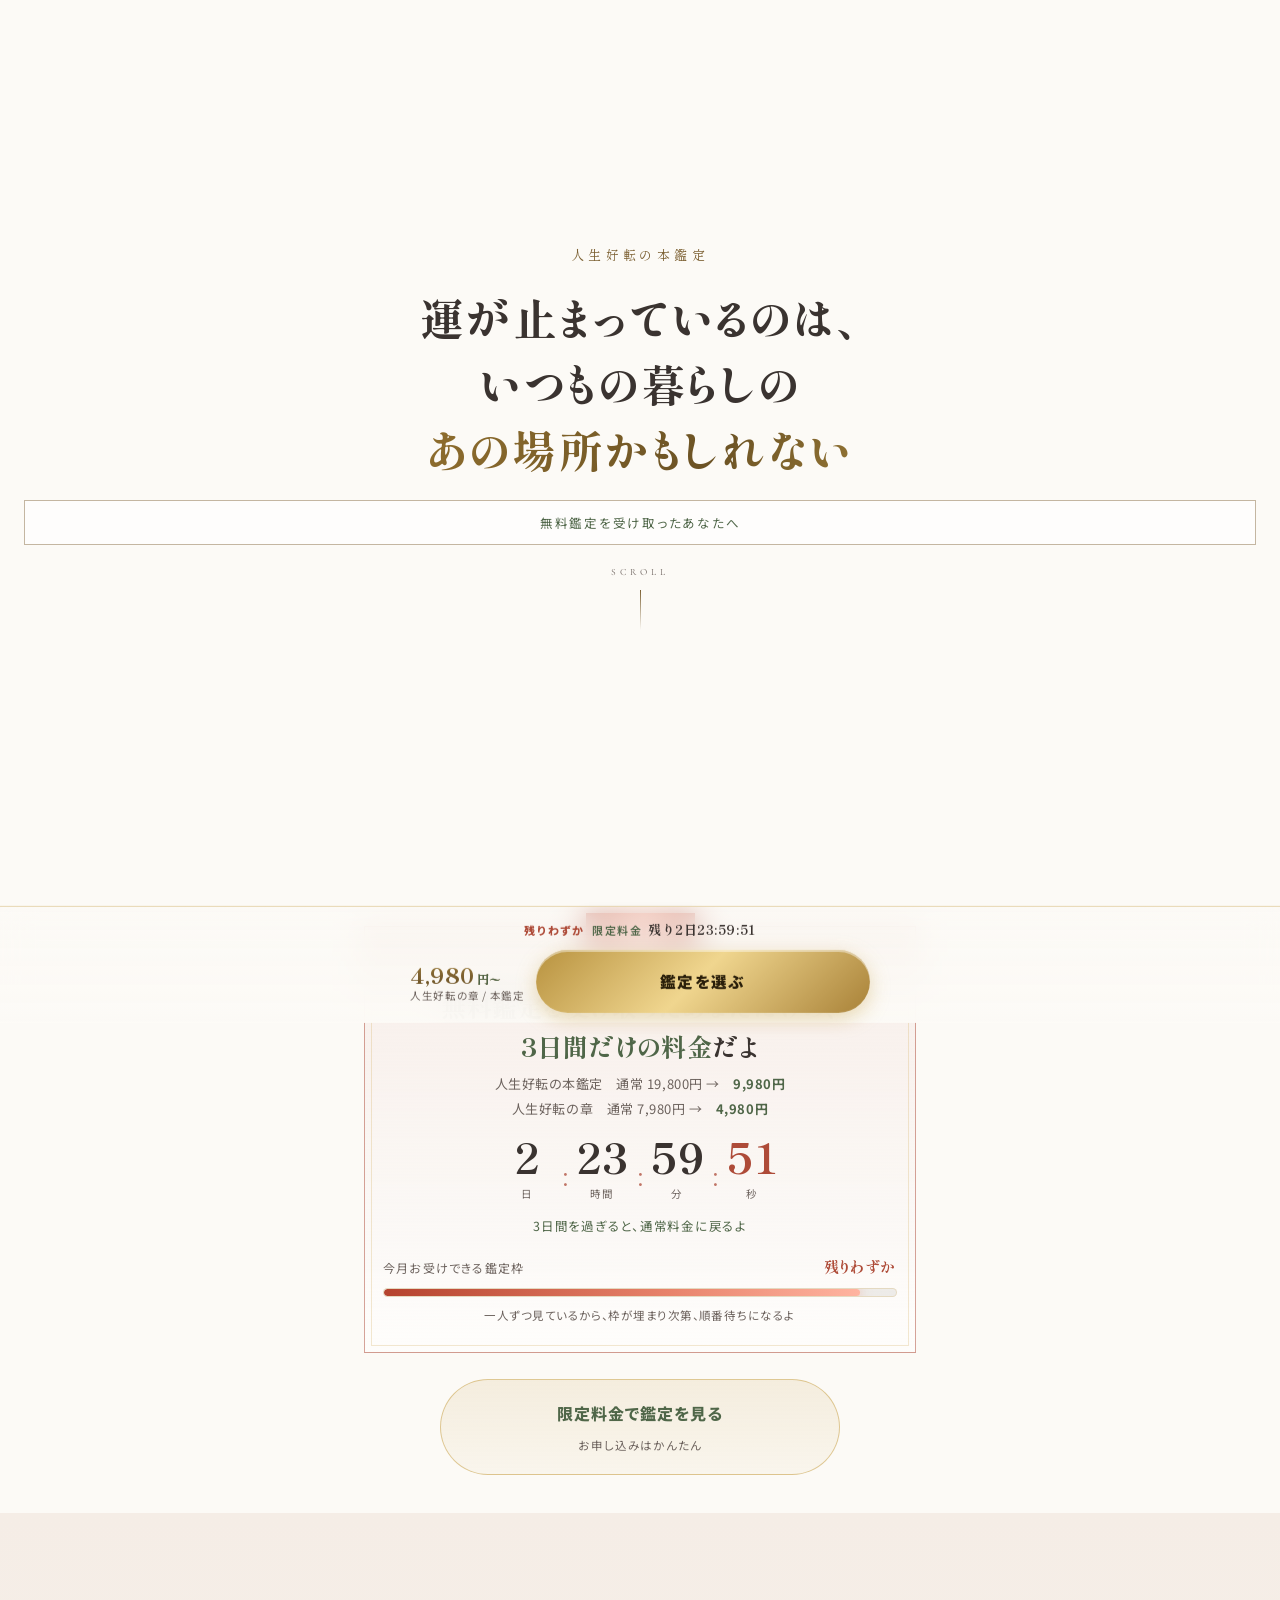
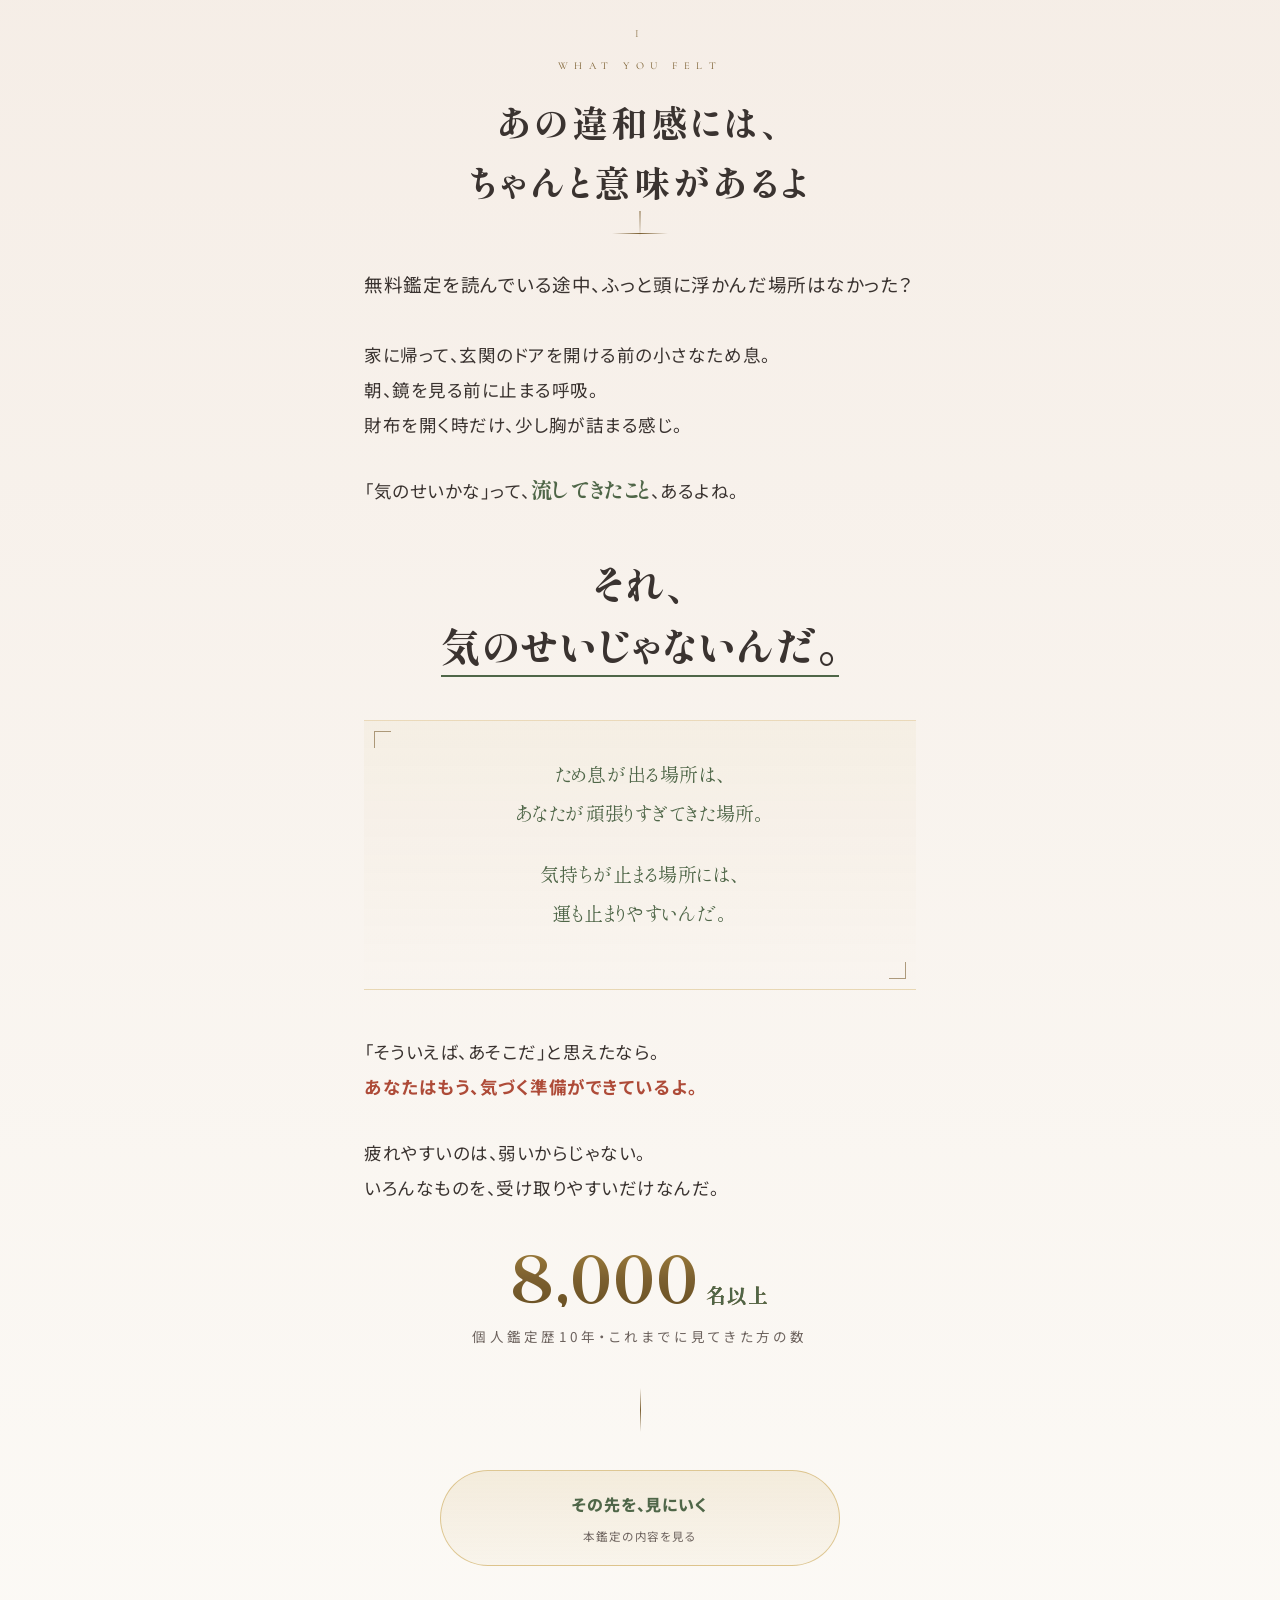
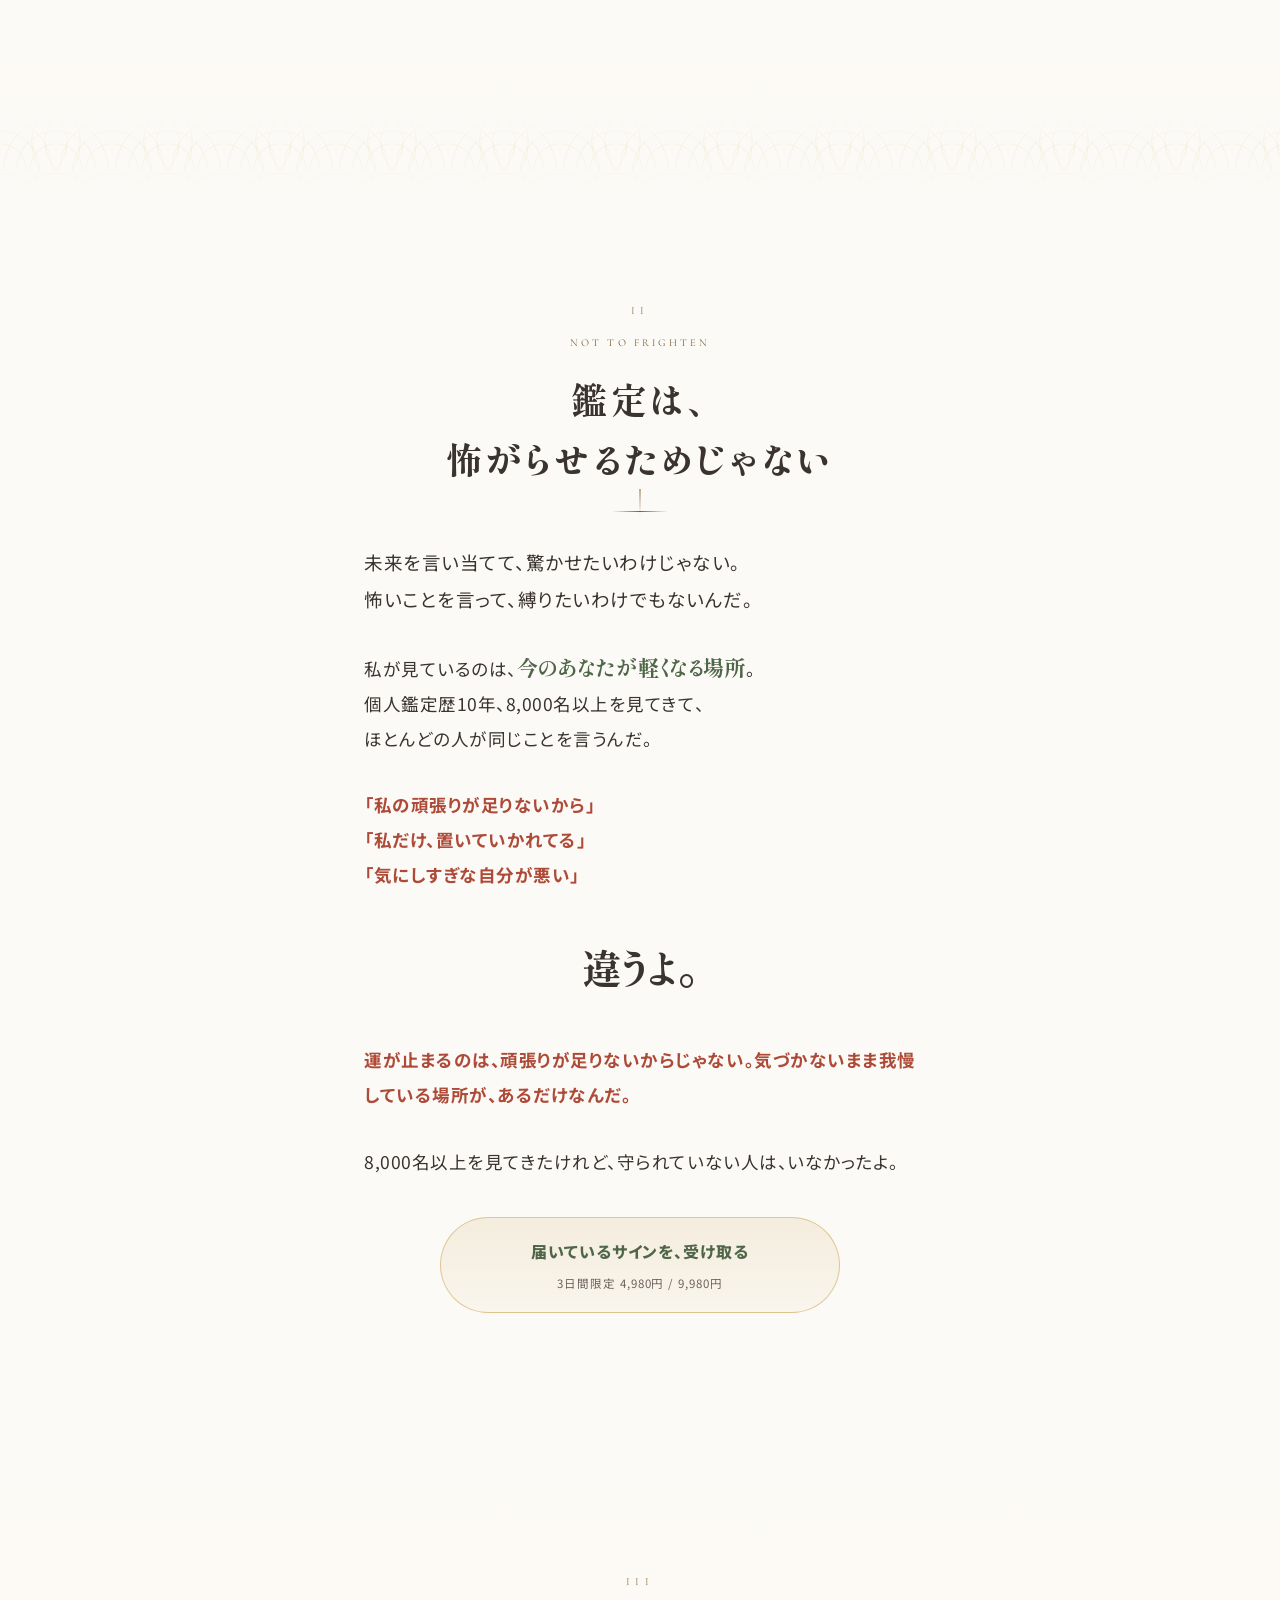
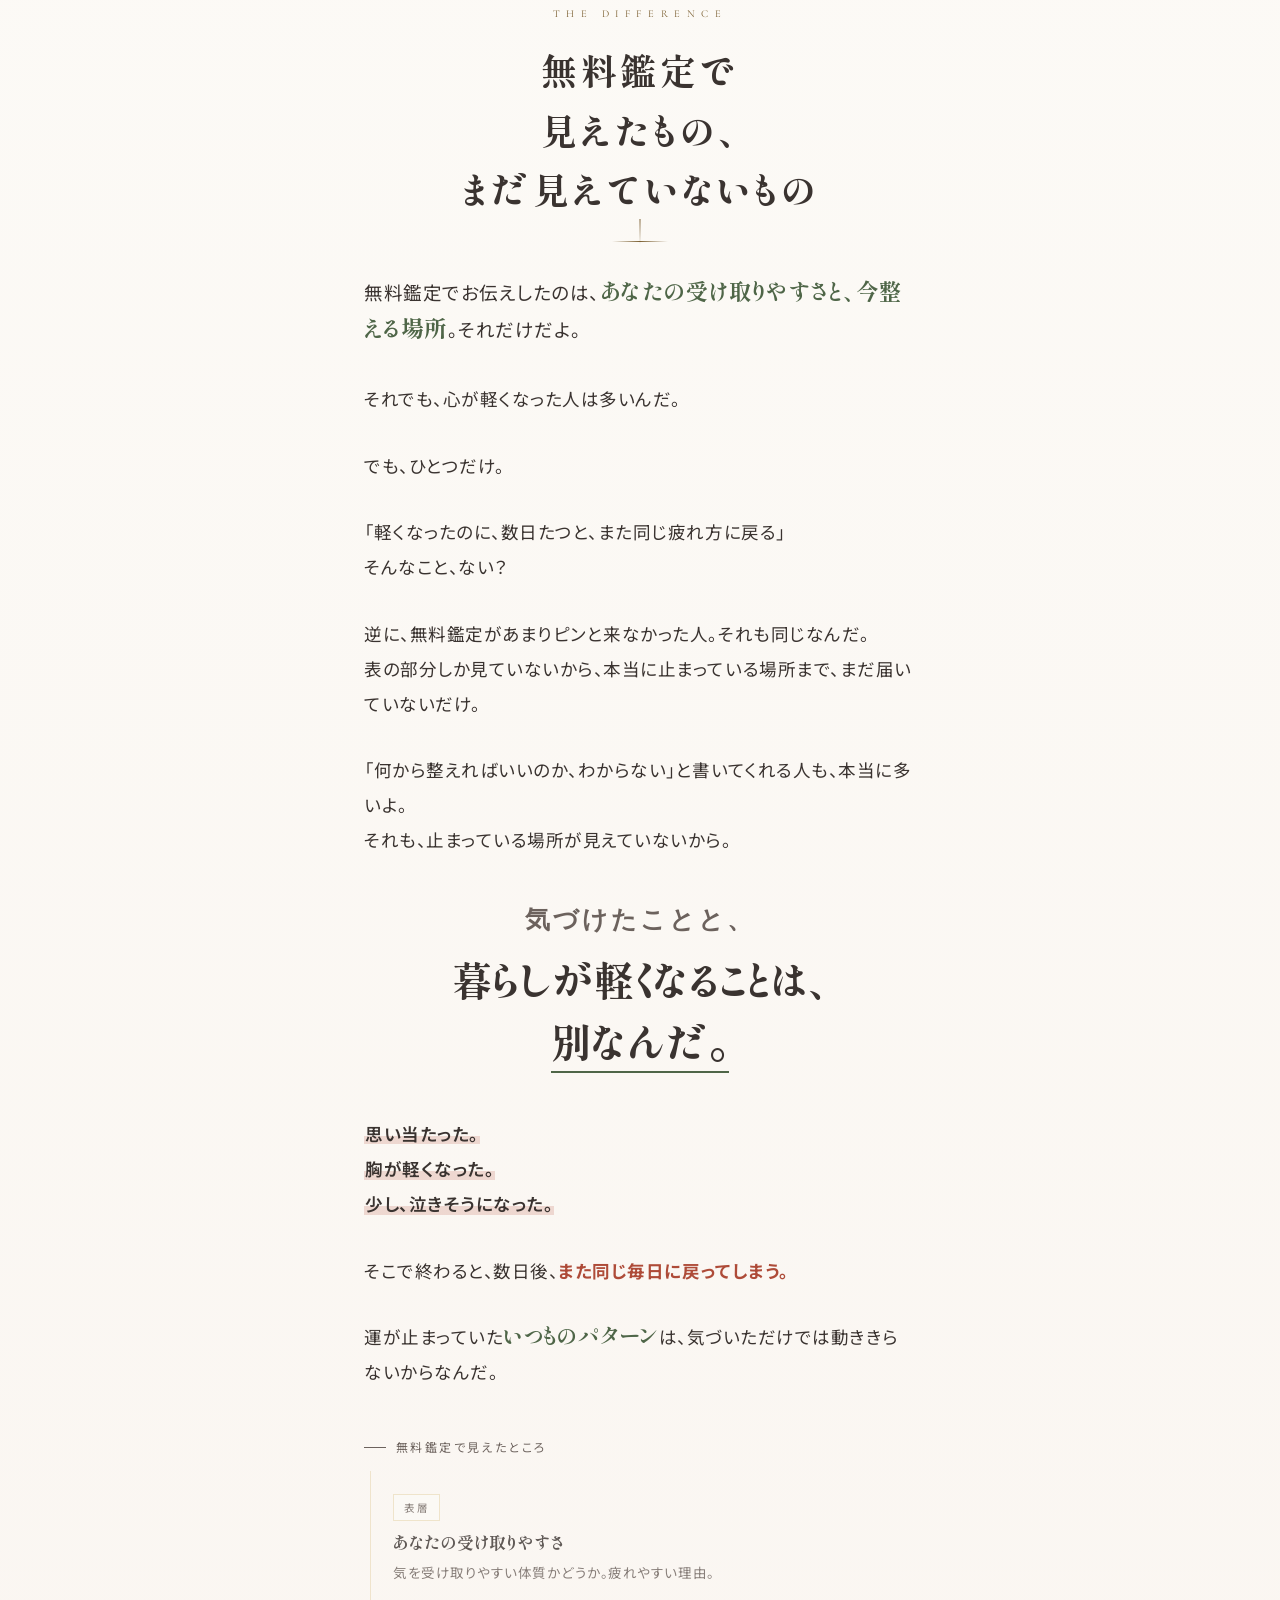
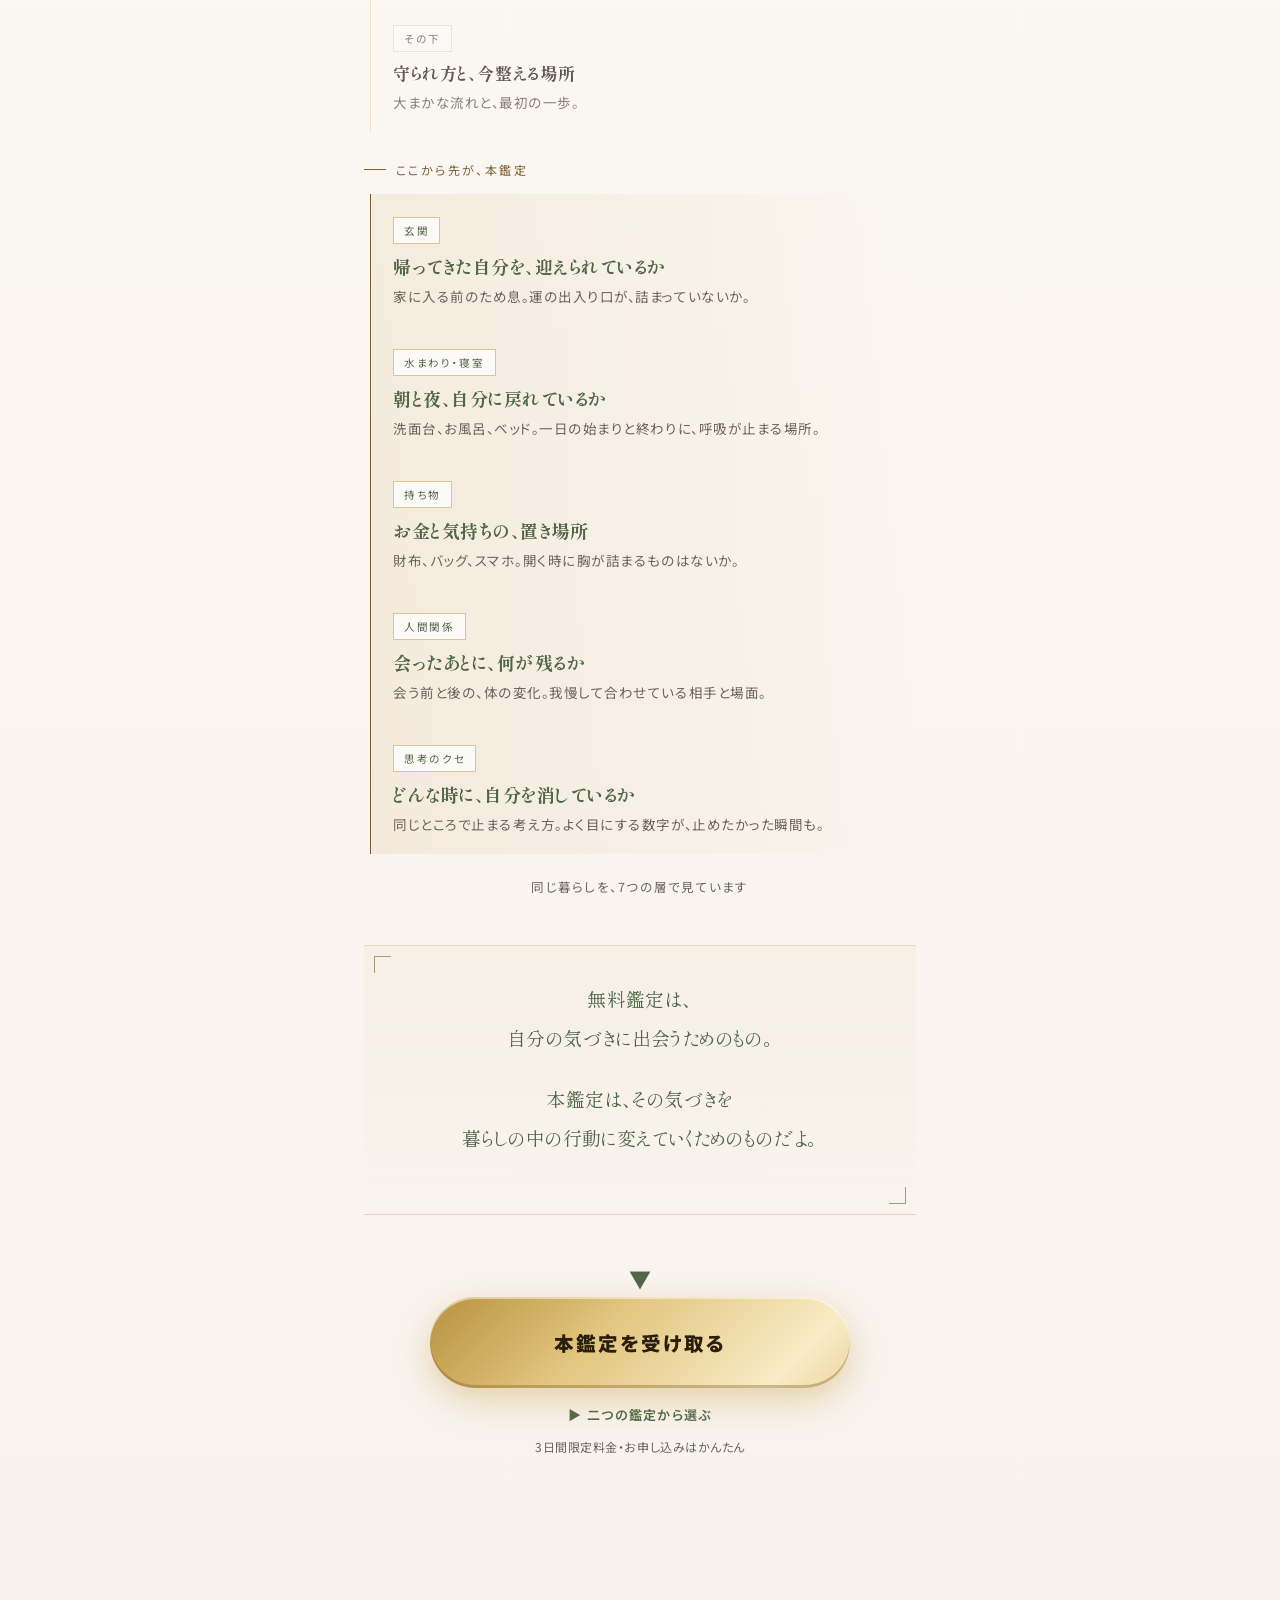
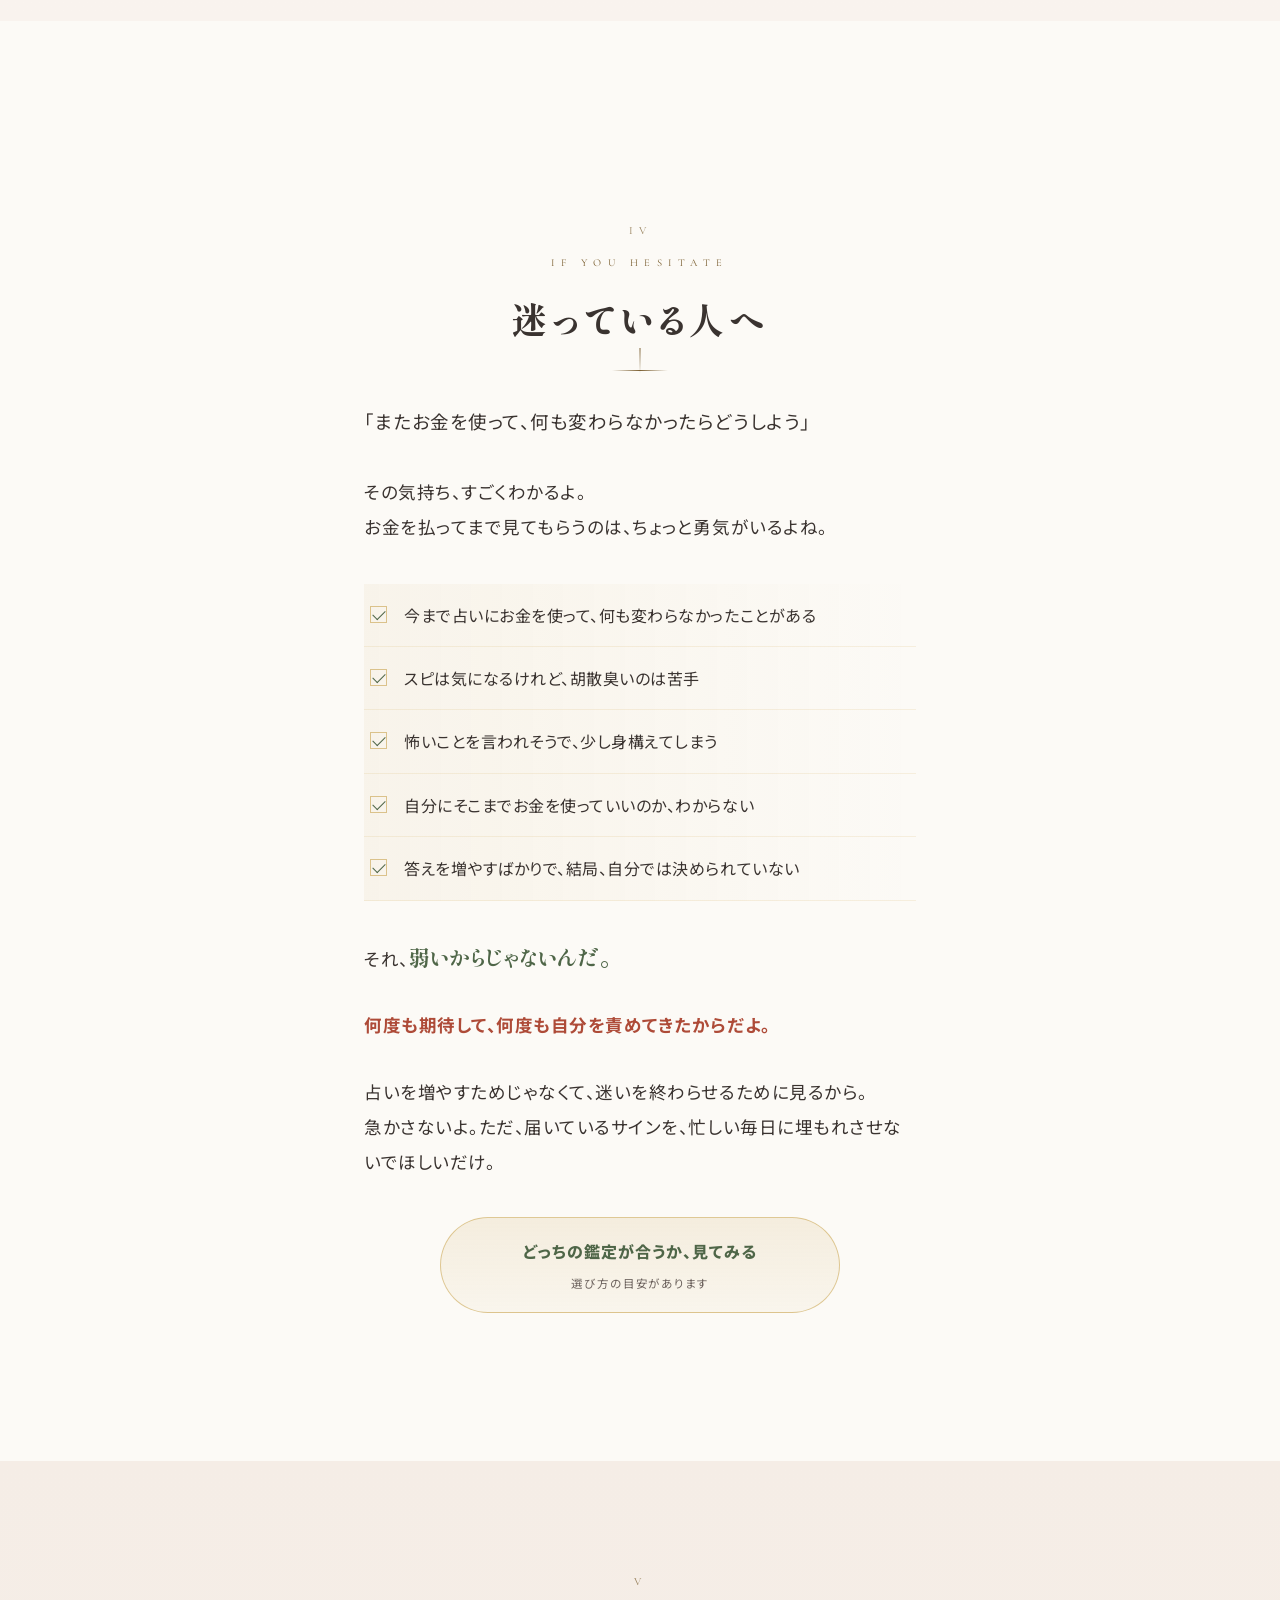
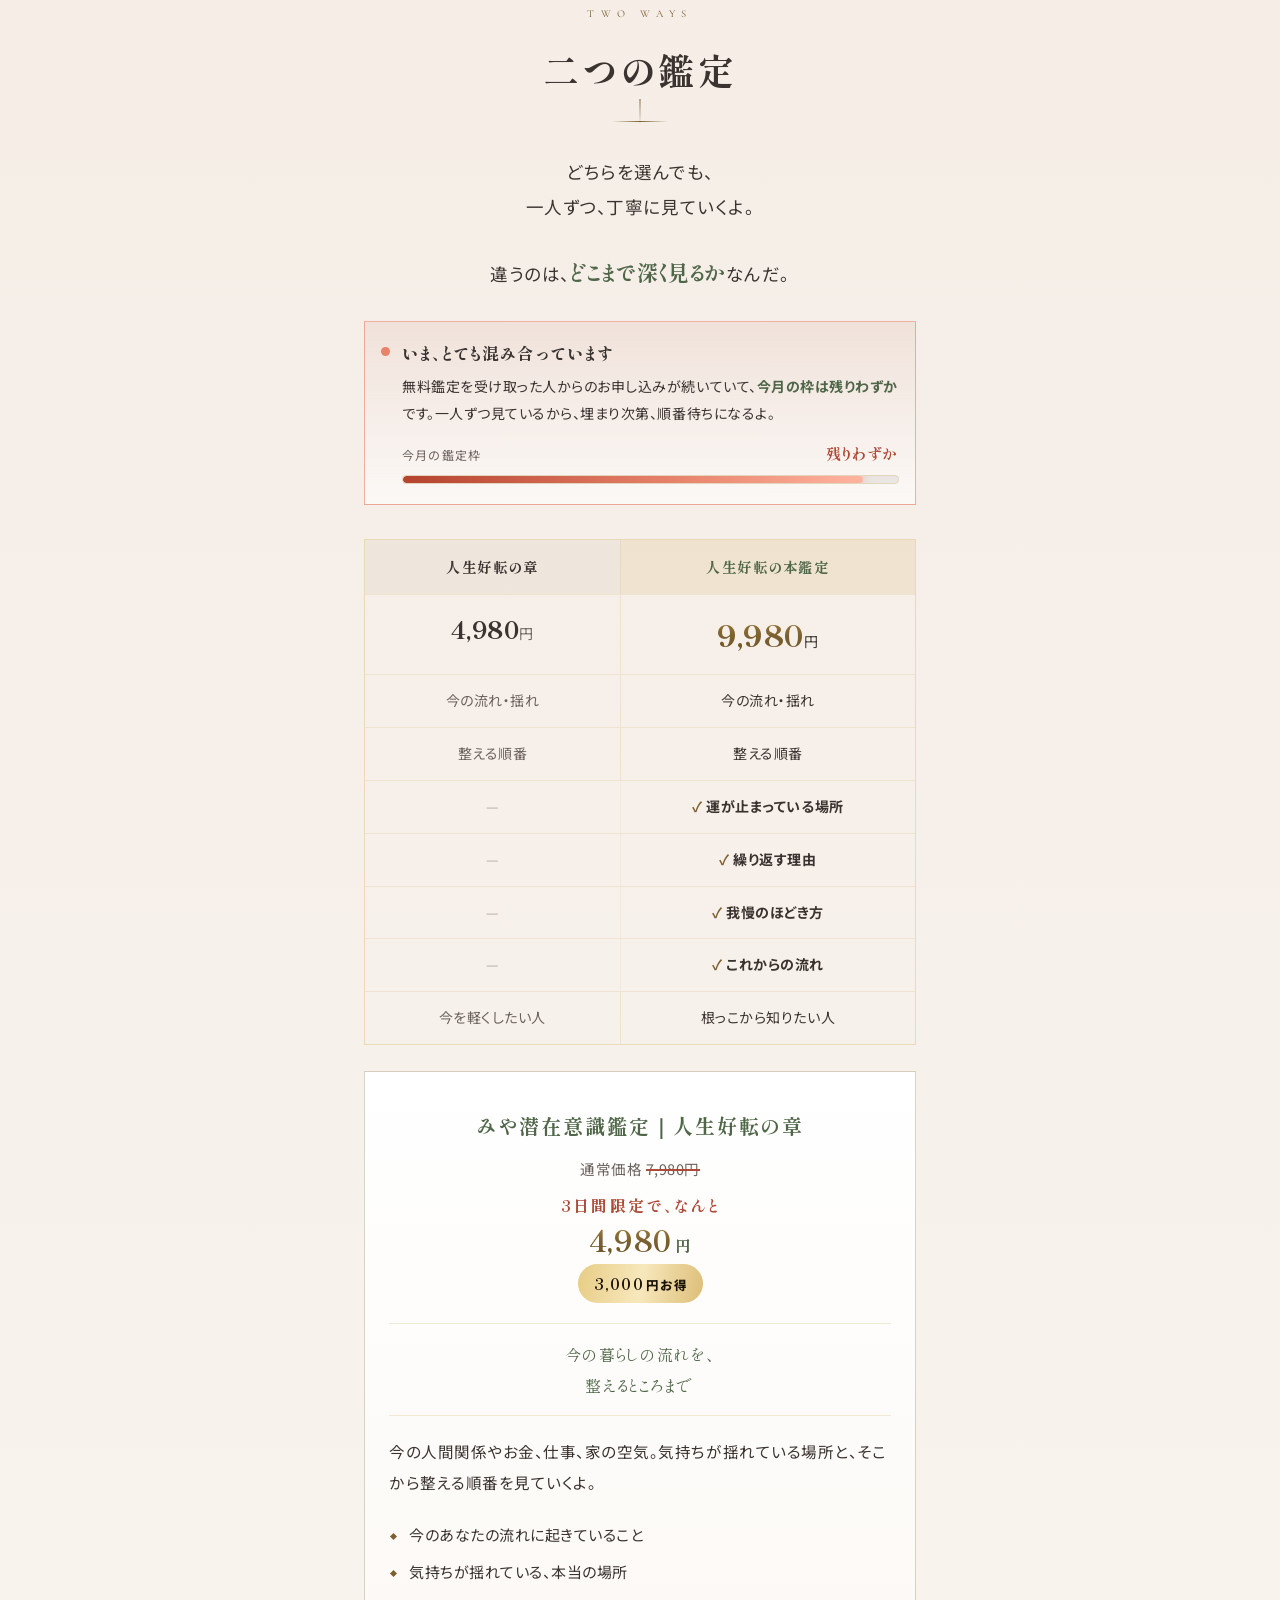
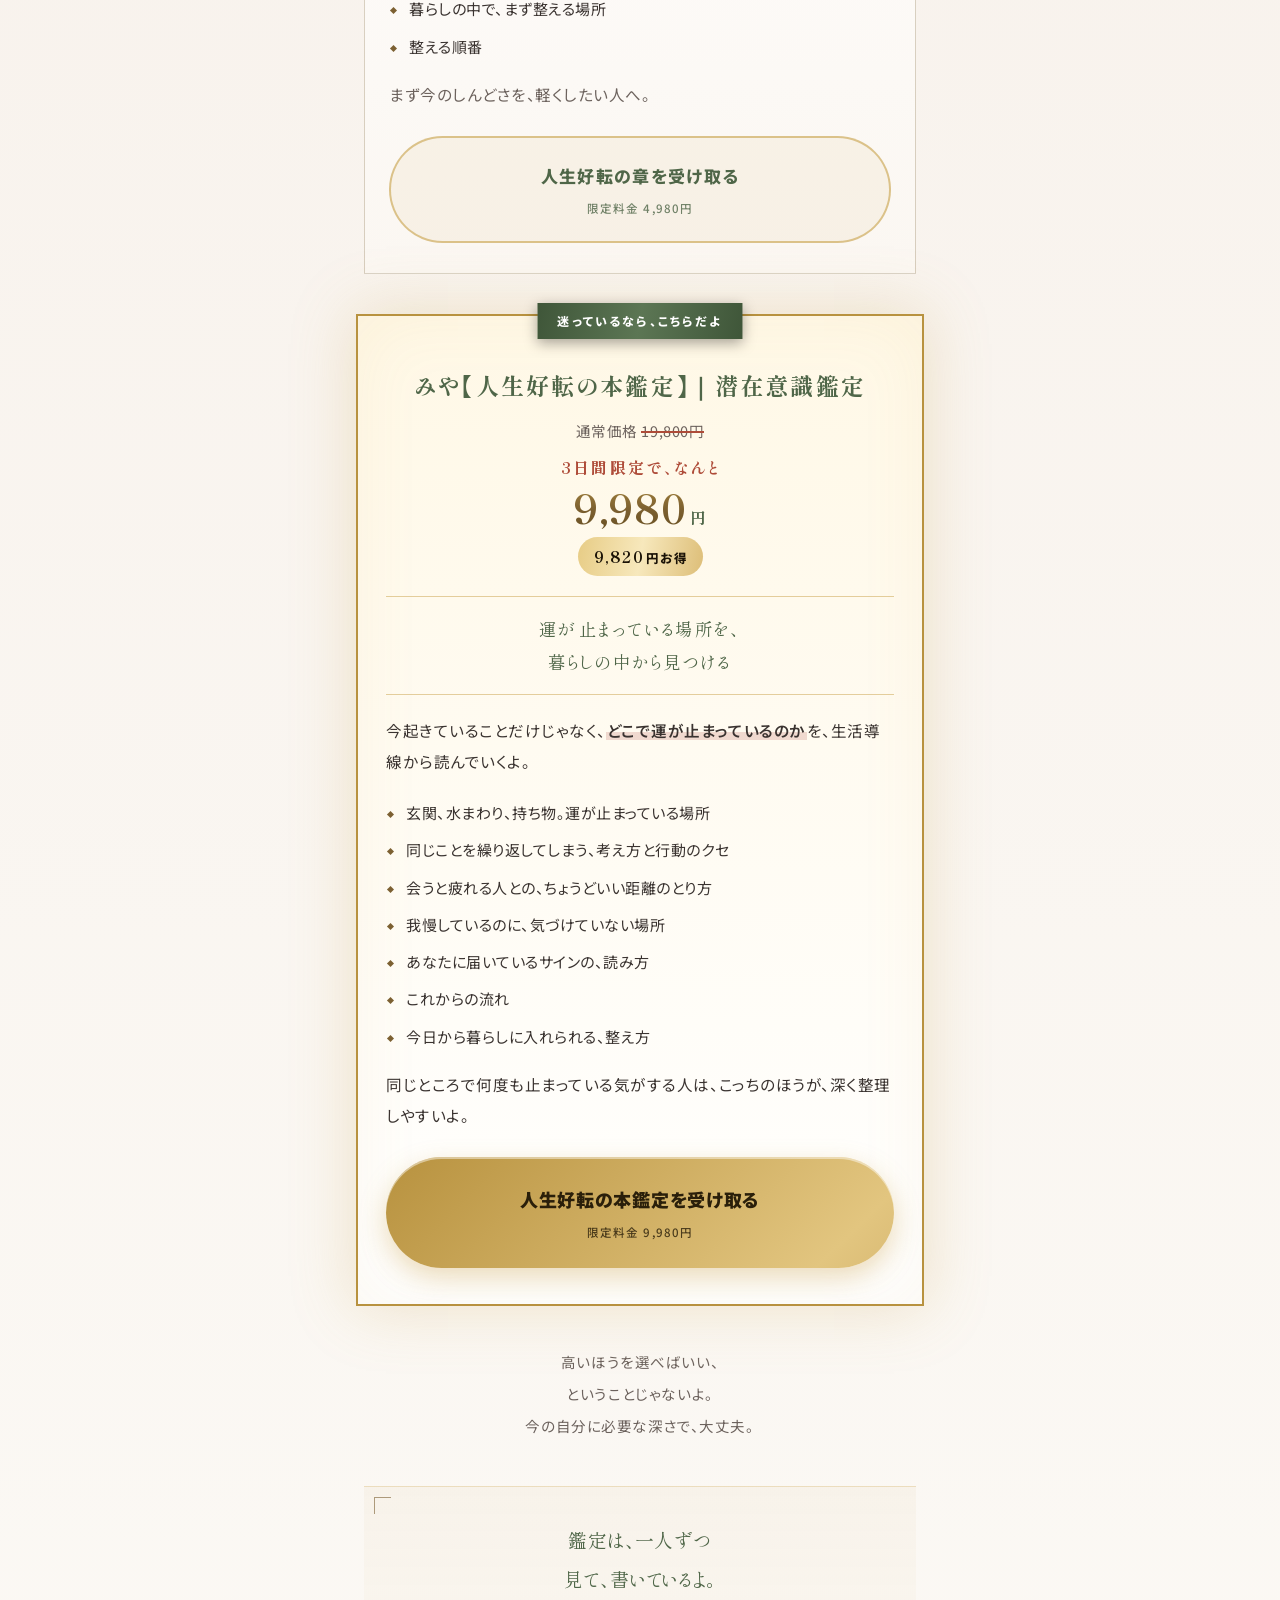
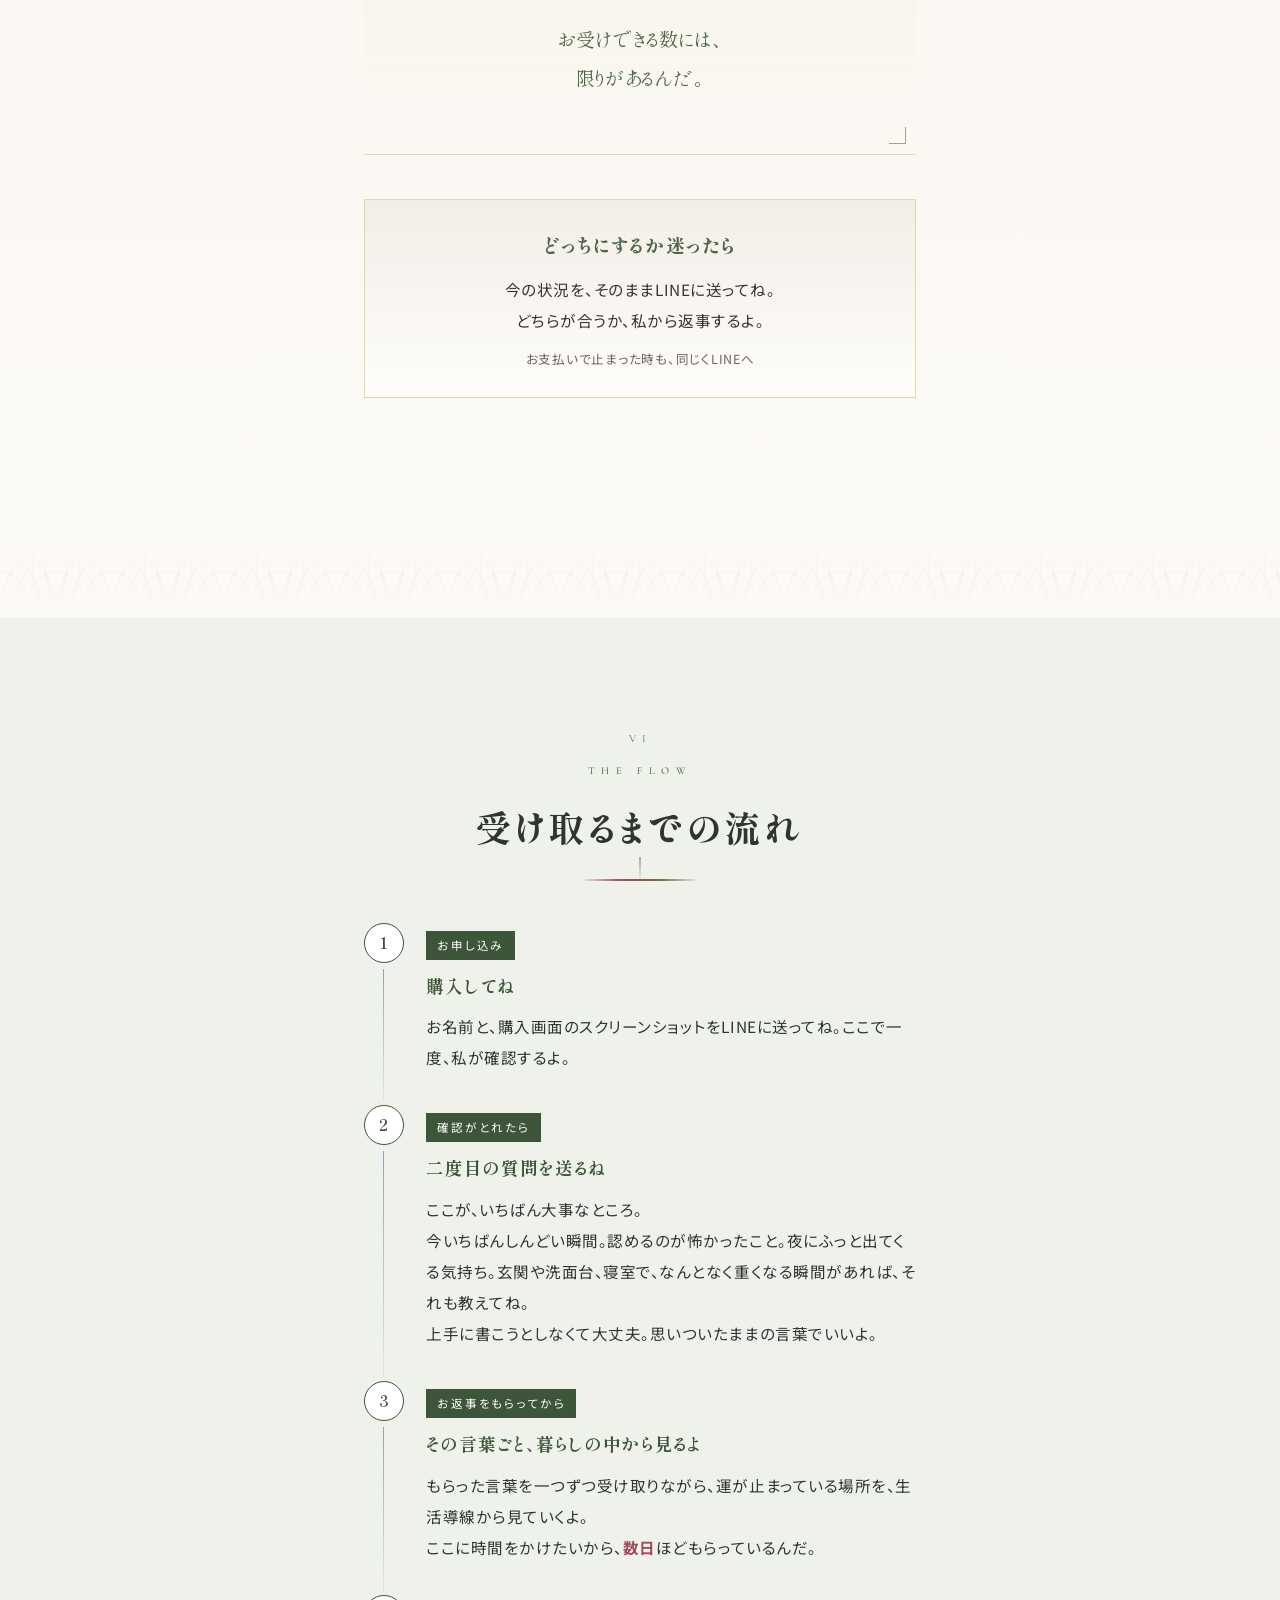
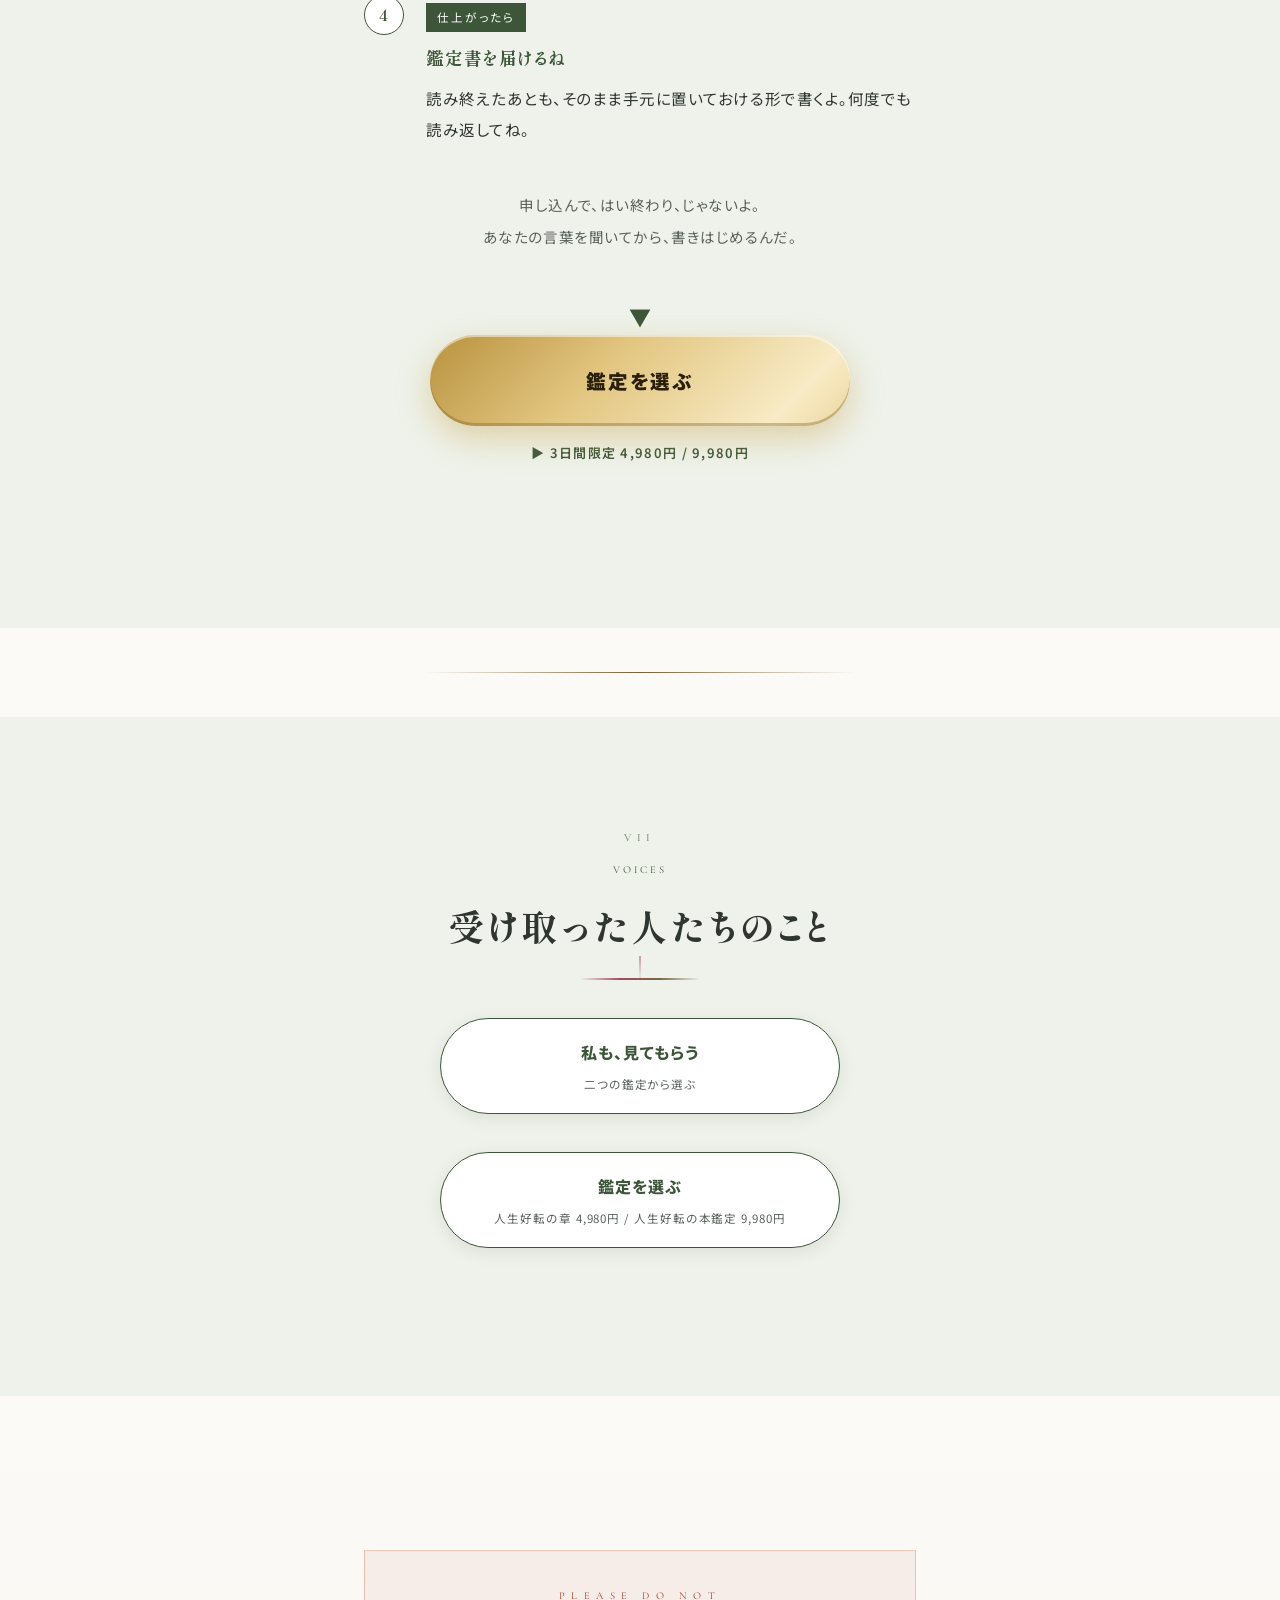
==== kantei/index.html @ 40e18312 "本鑑定LP" ====
<!doctype html>
<html lang="ja">
<head>
<meta charset="utf-8">
<meta name="viewport" content="width=device-width, initial-scale=1, viewport-fit=cover">
<meta name="robots" content="noindex">
<meta name="theme-color" content="#FCFAF6">
<title>人生好転の本鑑定｜無料鑑定を受け取ったあなたへ</title>
<link rel="preconnect" href="https://fonts.googleapis.com">
<link rel="preconnect" href="https://fonts.gstatic.com" crossorigin>
<link href="https://fonts.googleapis.com/css2?family=Shippori+Mincho+B1:wght@400;600;700;800&family=Noto+Sans+JP:wght@400;500;700&family=Cormorant+Garamond:wght@300;500;600&display=swap" rel="stylesheet">
<link rel="stylesheet" href="../assets/lp.css?v=202609102219">
<link rel="stylesheet" href="../assets/theme-miya.css?v=202610080100">
</head>
<!-- 限定料金：初回閲覧から72時間（無料鑑定の受け取り＝LP初見とみなす）。運用側でSTORESの価格を戻す前提 -->
<body data-deadline-key="miya_kantei" data-deadline-hours="72">

<div class="prog" aria-hidden="true"><i id="progbar"></i></div>

<!-- ============ HERO ============ -->
<header class="hero">
  <div class="hero-person">
    <img src="../img/placeholder.jpg" alt="みや" fetchpriority="high" onerror="this.closest('.ph,.ph-full,.thumb,.shot,.hero-person')?.style.setProperty('display','none')">
    <div class="hero-flare" aria-hidden="true"></div>
  </div>
  <div class="particles" aria-hidden="true" id="particles"></div>
  <div class="hero-copy">
    <div class="lead rv">人生好転の本鑑定</div>
    <h1 class="lines"><span class="ln">運が止まっているのは、</span><br><span class="ln">いつもの暮らしの</span><br><span class="ln gg">あの場所かもしれない</span></h1>
    <div class="tag rv">無料鑑定を受け取ったあなたへ</div>
    <div class="scrollcue rv"><span class="lat">SCROLL</span><i></i></div>
  </div>
</header>

<!-- 3日間限定料金（冒頭） -->
<div class="limited">
  <div class="limbox rv">
    <span class="lt">3日間限定</span>
    <div class="lh">無料鑑定を受け取ったあなただけの、<br><span class="g">3日間だけの料金</span>だよ</div>
    <div class="ld">人生好転の本鑑定　通常 19,800円 →　<b style="color:var(--gold-hi)">9,980円</b><br>人生好転の章　通常 7,980円 →　<b style="color:var(--gold-hi)">4,980円</b></div>
    <div class="cd" aria-label="残り時間">
      <div class="u"><b data-d>-</b><i>日</i></div><div class="sep">:</div>
      <div class="u"><b data-h>--</b><i>時間</i></div><div class="sep">:</div>
      <div class="u"><b data-m>--</b><i>分</i></div><div class="sep">:</div>
      <div class="u s"><b data-s>--</b><i>秒</i></div>
    </div>
    <div class="cd-expired">この料金での案内は終了したよ。<br>希望する人は、そのままLINEに送ってね。</div>
    <div class="ln2">3日間を過ぎると、通常料金に戻るよ</div>
    <div class="stock">
      <div class="sl"><span>今月お受けできる鑑定枠</span><b>残りわずか</b></div>
      <div class="bar"><i style="--fill:93%"></i></div>
      <div class="sn">一人ずつ見ているから、枠が埋まり次第、順番待ちになるよ</div>
    </div>
  </div>
</div>

<a class="minicta rv" href="#item" style="margin-top:26px">限定料金で鑑定を見る<span class="s">お申し込みはかんたん</span></a>


<!-- ============ I 違和感の意味 ============ -->
<section class="s-ai">
  <div class="wrap">
    <div class="chapno">I</div>
    <div class="eyebrow lat">What you felt</div>
    <h2 class="lines"><span class="ln">あの違和感には、</span><br><span class="ln">ちゃんと意味があるよ</span></h2>
    <div class="gline"></div>

    <div class="stag">
      <p class="lead-p">無料鑑定を読んでいる途中、ふっと頭に浮かんだ場所はなかった？</p>
      <p>家に帰って、玄関のドアを開ける前の小さなため息。<br>朝、鏡を見る前に止まる呼吸。<br>財布を開く時だけ、少し胸が詰まる感じ。</p>
      <p>「気のせいかな」って、<span class="ew">流してきたこと</span>、あるよね。</p>
    </div>
    <div class="big rv-b">それ、<br><span class="wipe">気のせいじゃないんだ。</span></div>

    <div class="quote stag">
      <p>ため息が出る場所は、<br>あなたが頑張りすぎてきた場所。</p>
      <p>気持ちが止まる場所には、<br>運も止まりやすいんだ。</p>
    </div>

    <div class="rv">
      <p>「そういえば、あそこだ」と思えたなら。<br><strong>あなたはもう、気づく準備ができているよ。</strong></p>
      <p>疲れやすいのは、弱いからじゃない。<br>いろんなものを、受け取りやすいだけなんだ。</p>
    </div>

    <div class="stat rv">
      <div class="num"><span data-count="8000">0</span><span class="unit">名以上</span></div>
      <div class="lbl">個人鑑定歴10年・これまでに見てきた方の数</div>
    </div>
    <div class="vline" aria-hidden="true"></div>

    <a class="minicta rv" href="#item">その先を、見にいく<span class="s">本鑑定の内容を見る</span></a>
  </div>
</section>

<div class="band" aria-hidden="true"></div>

<!-- ============ II 怖がらせるためじゃない ============ -->
<section class="s-dark">
  <div class="wrap">
    <div class="chapno">II</div>
    <div class="eyebrow lat">Not to frighten</div>
    <h2 class="lines"><span class="ln">鑑定は、</span><br><span class="ln">怖がらせるためじゃない</span></h2>
    <div class="gline"></div>

    <div class="stag">
      <p class="lead-p">未来を言い当てて、驚かせたいわけじゃない。<br>怖いことを言って、縛りたいわけでもないんだ。</p>
      <p>私が見ているのは、<span class="ew">今のあなたが軽くなる場所</span>。</p>
    </div>

    <div class="ph-full px rv-s">
      <img src="../img/placeholder.jpg" alt="窓辺の光と花" loading="lazy" decoding="async" onerror="this.closest('.ph,.ph-full,.thumb,.shot,.hero-person')?.style.setProperty('display','none')">
      <div class="ov rv-b">あなたは、遅れてるんじゃない。<br>整えている途中なんだ。</div>
    </div>

    <div class="stag">
      <p>個人鑑定歴10年、8,000名以上を見てきて、<br>ほとんどの人が同じことを言うんだ。</p>
      <p><span class="shu">「私の頑張りが足りないから」</span><br><span class="shu">「私だけ、置いていかれてる」</span><br><span class="shu">「気にしすぎな自分が悪い」</span></p>
    </div>
    <div class="big rv-b">違うよ。</div>
    <div class="rv">
      <p><strong>運が止まるのは、頑張りが足りないからじゃない。気づかないまま我慢している場所が、あるだけなんだ。</strong></p>
      <p>8,000名以上を見てきたけれど、守られていない人は、いなかったよ。</p>
    </div>

    <a class="minicta rv" href="#item">届いているサインを、受け取る<span class="s">3日間限定 4,980円 / 9,980円</span></a>
  </div>
</section>

<!-- ============ III 無料と本鑑定の差 ============ -->
<section class="s-ai-r">
  <div class="wrap">
    <div class="chapno">III</div>
    <div class="eyebrow lat">The difference</div>
    <h2 class="lines"><span class="ln">無料鑑定で</span><br><span class="ln">見えたもの、</span><br><span class="ln">まだ見えていないもの</span></h2>
    <div class="gline"></div>

    <div class="stag">
      <p class="lead-p">無料鑑定でお伝えしたのは、<span class="ew">あなたの受け取りやすさと、今整える場所</span>。それだけだよ。</p>
      <p>それでも、心が軽くなった人は多いんだ。</p>
      <p>でも、ひとつだけ。</p>
      <p>「軽くなったのに、数日たつと、また同じ疲れ方に戻る」<br>そんなこと、ない？</p>
      <p>逆に、無料鑑定があまりピンと来なかった人。それも同じなんだ。<br>表の部分しか見ていないから、本当に止まっている場所まで、まだ届いていないだけ。</p>
      <p>「何から整えればいいのか、わからない」と書いてくれる人も、本当に多いよ。<br>それも、止まっている場所が見えていないから。</p>
    </div>

    <div class="big rv-b"><span class="s">気づけたことと、</span>暮らしが軽くなることは、<br><span class="wipe">別なんだ。</span></div>

    <div class="stag">
      <p><span class="mk">思い当たった。</span><br><span class="mk">胸が軽くなった。</span><br><span class="mk">少し、泣きそうになった。</span></p>
      <p>そこで終わると、数日後、<strong>また同じ毎日に戻ってしまう。</strong></p>
      <p>運が止まっていた<span class="ew">いつものパターン</span>は、気づいただけでは動ききらないからなんだ。</p>
    </div>

    <div class="depth stag">
      <div class="band-label f">無料鑑定で見えたところ</div>
      <div class="layer free">
        <span class="tag">表層</span>
        <div class="nm">あなたの受け取りやすさ</div>
        <div class="sub">気を受け取りやすい体質かどうか。疲れやすい理由。</div>
      </div>
      <div class="layer free">
        <span class="tag">その下</span>
        <div class="nm">守られ方と、今整える場所</div>
        <div class="sub">大まかな流れと、最初の一歩。</div>
      </div>
      <div class="band-label d">ここから先が、本鑑定</div>
      <div class="layer deep">
        <span class="tag">玄関</span>
        <div class="nm">帰ってきた自分を、迎えられているか</div>
        <div class="sub">家に入る前のため息。運の出入り口が、詰まっていないか。</div>
      </div>
      <div class="layer deep">
        <span class="tag">水まわり・寝室</span>
        <div class="nm">朝と夜、自分に戻れているか</div>
        <div class="sub">洗面台、お風呂、ベッド。一日の始まりと終わりに、呼吸が止まる場所。</div>
      </div>
      <div class="layer deep">
        <span class="tag">持ち物</span>
        <div class="nm">お金と気持ちの、置き場所</div>
        <div class="sub">財布、バッグ、スマホ。開く時に胸が詰まるものはないか。</div>
      </div>
      <div class="layer deep">
        <span class="tag">人間関係</span>
        <div class="nm">会ったあとに、何が残るか</div>
        <div class="sub">会う前と後の、体の変化。我慢して合わせている相手と場面。</div>
      </div>
      <div class="layer deep">
        <span class="tag">思考のクセ</span>
        <div class="nm">どんな時に、自分を消しているか</div>
        <div class="sub">同じところで止まる考え方。よく目にする数字が、止めたかった瞬間も。</div>
      </div>
      <div class="cap2">同じ暮らしを、7つの層で見ています</div>
    </div>

    <div class="quote stag">
      <p>無料鑑定は、<br>自分の気づきに出会うためのもの。</p>
      <p>本鑑定は、その気づきを<br>暮らしの中の行動に変えていくためのものだよ。</p>
    </div>

    <a class="cta rv" href="#item">
      <span class="arrow">▼</span>
      <span class="btn">本鑑定を受け取る</span>
      <span class="sub">▶ 二つの鑑定から選ぶ</span>
      <span class="micro">3日間限定料金・お申し込みはかんたん</span>
    </a>
  </div>
</section>

<div class="wrap"><div class="growline"></div></div>

<!-- ============ IV 迷っている方へ ============ -->
<section class="s-dark">
  <div class="wrap">
    <div class="chapno">IV</div>
    <div class="eyebrow lat">If you hesitate</div>
    <h2 class="lines"><span class="ln">迷っている人へ</span></h2>
    <div class="gline"></div>

    <div class="stag">
      <p class="lead-p">「またお金を使って、何も変わらなかったらどうしよう」</p>
      <p>その気持ち、すごくわかるよ。<br>お金を払ってまで見てもらうのは、ちょっと勇気がいるよね。</p>
    </div>

    <ul class="chk rv">
      <li>今まで占いにお金を使って、何も変わらなかったことがある</li>
      <li>スピは気になるけれど、胡散臭いのは苦手</li>
      <li>怖いことを言われそうで、少し身構えてしまう</li>
      <li>自分にそこまでお金を使っていいのか、わからない</li>
      <li>答えを増やすばかりで、結局、自分では決められていない</li>
    </ul>

    <div class="ph wide px rv-s">
      <img src="../img/placeholder.jpg" alt="やわらかい光の差す部屋" loading="lazy" decoding="async" onerror="this.closest('.ph,.ph-full,.thumb,.shot,.hero-person')?.style.setProperty('display','none')">
    </div>

    <div class="stag">
      <p>それ、<span class="ew">弱いからじゃないんだ。</span></p>
      <p><strong>何度も期待して、何度も自分を責めてきたからだよ。</strong></p>
      <p>占いを増やすためじゃなくて、迷いを終わらせるために見るから。<br>急かさないよ。ただ、届いているサインを、忙しい毎日に埋もれさせないでほしいだけ。</p>
    </div>

    <a class="minicta rv" href="#item">どっちの鑑定が合うか、見てみる<span class="s">選び方の目安があります</span></a>
  </div>
</section>

<!-- ============ V 商品 ============ -->
<section class="s-ai" id="item" data-sticky-hide>
  <div class="wrap">
    <div class="chapno">V</div>
    <div class="eyebrow lat">Two ways</div>
    <h2 class="lines"><span class="ln">二つの鑑定</span></h2>
    <div class="gline"></div>

    <div class="stag">
      <p class="tc">どちらを選んでも、<br>一人ずつ、丁寧に見ていくよ。</p>
      <p class="tc">違うのは、<span class="ew">どこまで深く見るか</span>なんだ。</p>
    </div>

    <div class="crowd hot rv">
      <span class="dot"></span>
      <div>
        <div class="ct">いま、とても混み合っています</div>
        無料鑑定を受け取った人からのお申し込みが続いていて、<b>今月の枠は残りわずか</b>です。一人ずつ見ているから、埋まり次第、順番待ちになるよ。
        <div class="stock">
          <div class="sl"><span>今月の鑑定枠</span><b>残りわずか</b></div>
          <div class="bar"><i style="--fill:93%"></i></div>
        </div>
      </div>
    </div>

    <div class="vs stag">
      <div class="r hd"><div class="c">人生好転の章</div><div class="c">人生好転の本鑑定</div></div>
      <div class="r pr"><div class="c"><span class="v">4,980</span>円</div><div class="c"><span class="v">9,980</span>円</div></div>
      <div class="r"><div class="c">今の流れ・揺れ</div><div class="c">今の流れ・揺れ</div></div>
      <div class="r"><div class="c">整える順番</div><div class="c">整える順番</div></div>
      <div class="r"><div class="c dash">—</div><div class="c tick">運が止まっている場所</div></div>
      <div class="r"><div class="c dash">—</div><div class="c tick">繰り返す理由</div></div>
      <div class="r"><div class="c dash">—</div><div class="c tick">我慢のほどき方</div></div>
      <div class="r"><div class="c dash">—</div><div class="c tick">これからの流れ</div></div>
      <div class="r"><div class="c">今を軽くしたい人</div><div class="c">根っこから知りたい人</div></div>
    </div>

    <!-- 人生好転の章 -->
    <div class="item rv">
      <div class="thumb"><img src="../img/placeholder.jpg" alt="みや潜在意識鑑定 人生好転の章" loading="lazy" decoding="async" onerror="this.closest('.ph,.ph-full,.thumb,.shot,.hero-person')?.style.setProperty('display','none')"></div>
      <div class="pname">みや潜在意識鑑定｜人生好転の章</div>
      <div class="pr-stage">
        <div class="was">通常価格 <s>7,980円</s></div>
        <div class="nanto">3日間限定で、なんと</div>
        <div class="price"><span class="num-gold">4,980</span><small>円</small></div>
        <span class="off"><b>3,000</b>円お得</span>
      </div>
      <div class="goal">今の暮らしの流れを、<br>整えるところまで</div>
      <p>今の人間関係やお金、仕事、家の空気。気持ちが揺れている場所と、そこから整える順番を見ていくよ。</p>
      <ul>
        <li>今のあなたの流れに起きていること</li>
        <li>気持ちが揺れている、本当の場所</li>
        <li>暮らしの中で、まず整える場所</li>
        <li>整える順番</li>
      </ul>
      <p class="honest">まず今のしんどさを、軽くしたい人へ。</p>
      <a class="pbtn" href="https://pmsdqb4c2p0emj0yagvc.stores.jp/items/6a0c5576a89fa5aad047368d" target="_blank" rel="noopener">人生好転の章を受け取る<span class="s">限定料金 4,980円</span></a>
    </div>

    <!-- 人生好転の本鑑定（推奨） -->
    <div class="item rec">
      <div class="badge">迷っているなら、こちらだよ</div>
      <div class="thumb"><img src="../img/placeholder.jpg" alt="みや人生好転の本鑑定" loading="lazy" decoding="async" onerror="this.closest('.ph,.ph-full,.thumb,.shot,.hero-person')?.style.setProperty('display','none')"></div>
      <div class="pname">みや【人生好転の本鑑定】｜潜在意識鑑定</div>
      <div class="pr-stage">
        <div class="was">通常価格 <s>19,800円</s></div>
        <div class="nanto">3日間限定で、なんと</div>
        <div class="price"><span class="num-gold">9,980</span><small>円</small></div>
        <span class="off"><b>9,820</b>円お得</span>
      </div>
      <div class="goal">運が止まっている場所を、<br>暮らしの中から見つける</div>
      <p>今起きていることだけじゃなく、<span class="mk">どこで運が止まっているのか</span>を、生活導線から読んでいくよ。</p>
      <ul>
        <li>玄関、水まわり、持ち物。運が止まっている場所</li>
        <li>同じことを繰り返してしまう、考え方と行動のクセ</li>
        <li>会うと疲れる人との、ちょうどいい距離のとり方</li>
        <li>我慢しているのに、気づけていない場所</li>
        <li>あなたに届いているサインの、読み方</li>
        <li>これからの流れ</li>
        <li>今日から暮らしに入れられる、整え方</li>
      </ul>
      <p>同じところで何度も止まっている気がする人は、こっちのほうが、深く整理しやすいよ。</p>
      <a class="pbtn" href="https://pmsdqb4c2p0emj0yagvc.stores.jp/items/6a0c5b6e62289bd9cef406f3" target="_blank" rel="noopener">人生好転の本鑑定を受け取る<span class="s">限定料金 9,980円</span></a>
    </div>

    <div class="whisper rv">
      高いほうを選べばいい、<br>ということじゃないよ。<br>今の自分に必要な深さで、大丈夫。
    </div>

    <div class="quote stag">
      <p>鑑定は、一人ずつ<br>見て、書いているよ。</p>
      <p>お受けできる数には、<br>限りがあるんだ。</p>
    </div>

    <div class="linebox rv">
      <div class="lh">どっちにするか迷ったら</div>
      <p>今の状況を、そのままLINEに送ってね。<br>どちらが合うか、私から返事するよ。</p>
      <div class="ls">お支払いで止まった時も、同じくLINEへ</div>
    </div>

    <div class="ph wide px rv-s">
      <img src="../img/placeholder.jpg" alt="湯呑みを持つ手" loading="lazy" decoding="async" onerror="this.closest('.ph,.ph-full,.thumb,.shot,.hero-person')?.style.setProperty('display','none')">
      <div class="cap">迷ったら、そのままLINEに</div>
    </div>
  </div>
</section>

<div class="band" aria-hidden="true"></div>

<!-- ============ VI 受け取りまでの流れ（明） ============ -->
<section class="s-light">
  <div class="wrap">
    <div class="chapno">VI</div>
    <div class="eyebrow lat">The flow</div>
    <h2 class="lines"><span class="ln">受け取るまでの流れ</span></h2>
    <div class="gline"></div>

    <div class="steps stag">
      <div class="st">
        <span class="when">お申し込み</span>
        <h4>購入してね</h4>
        <p>お名前と、購入画面のスクリーンショットをLINEに送ってね。ここで一度、私が確認するよ。</p>
      </div>
      <div class="st">
        <span class="when">確認がとれたら</span>
        <h4>二度目の質問を送るね</h4>
        <p>ここが、いちばん大事なところ。<br>今いちばんしんどい瞬間。認めるのが怖かったこと。夜にふっと出てくる気持ち。玄関や洗面台、寝室で、なんとなく重くなる瞬間があれば、それも教えてね。<br>上手に書こうとしなくて大丈夫。思いついたままの言葉でいいよ。</p>
      </div>
      <div class="st">
        <span class="when">お返事をもらってから</span>
        <h4>その言葉ごと、暮らしの中から見るよ</h4>
        <p>もらった言葉を一つずつ受け取りながら、運が止まっている場所を、生活導線から見ていくよ。<br>ここに時間をかけたいから、<strong>数日</strong>ほどもらっているんだ。</p>
      </div>
      <div class="st">
        <span class="when">仕上がったら</span>
        <h4>鑑定書を届けるね</h4>
        <p>読み終えたあとも、そのまま手元に置いておける形で書くよ。何度でも読み返してね。</p>
      </div>
    </div>

    <div class="whisper rv">
      申し込んで、はい終わり、じゃないよ。<br>
      あなたの言葉を聞いてから、書きはじめるんだ。
    </div>

    <a class="cta rv" href="#item">
      <span class="arrow">▼</span>
      <span class="btn">鑑定を選ぶ</span>
      <span class="sub">▶ 3日間限定 4,980円 / 9,980円</span>
    </a>
  </div>
</section>

<div class="wrap"><div class="growline"></div></div>

<!-- ============ VII 声（明） ============ -->
<section class="s-light">
  <div class="wrap">
    <div class="chapno">VII</div>
    <div class="eyebrow lat">Voices</div>
    <h2 class="lines"><span class="ln">受け取った人たちのこと</span></h2>
    <div class="gline"></div>

    <!-- 感想スクショ到着後にここへ戻す: <div class="rv"><p class="tc">届いたLINEを、そのまま載せています。</p></div> -->

    <!-- 感想スクショ：画像到着後に追加 -->

    <a class="minicta rv" href="#item">私も、見てもらう<span class="s">二つの鑑定から選ぶ</span></a>

    <!-- 感想スクショ：画像到着後に追加 -->

    <a class="minicta rv" href="#item">鑑定を選ぶ<span class="s">人生好転の章 4,980円 / 人生好転の本鑑定 9,980円</span></a>
  </div>
</section>

<!-- ============ VIII 来ないでほしい方 ============ -->
<section class="s-ai-r">
  <div class="wrap">
    <div class="warn stag">
      <div class="eyebrow lat">Please do not</div>
      <h3>申し込まないでほしい人が、<br>います</h3>
      <p>今、生活が苦しくて、このお金を出すために何かを削らなければいけない人。</p>
      <p><strong>今回は、見送ってね。</strong></p>
      <p>生活費を削ってまで、受け取らなくていいんだ。家族に相談したい時は、そうしてからで大丈夫。</p>
      <p>無料鑑定でお伝えしたことを、何度でも読み返してね。<br>そこに書いたことは、本当のことだよ。</p>
      <p>状況が変わった時に、また来てくれたらいい。<br><strong>その時も、私はここにいるよ。</strong></p>
    </div>

    <div class="big rv-b" style="margin-top:46px">暮らしを壊さずに<br>来られる人へ。</div>
    <a class="minicta rv" href="#item">限定料金のうちに、鑑定を選ぶ<span class="s">3日間を過ぎると通常料金に戻ります</span></a>
  </div>
</section>

<!-- ============ IX FAQ ============ -->
<section class="s-dark">
  <div class="wrap">
    <div class="chapno">IX</div>
    <div class="eyebrow lat">Questions</div>
    <h2 class="sm lines"><span class="ln">よくあるご質問</span></h2>
    <div class="gline"></div>

    <div class="stag">
      <details class="faq"><summary>怖いことを言われませんか。</summary>
        <div class="ans">言わないよ。私は、怖がらせて縛る鑑定はしないって決めているんだ。ただ、見ないままだと同じことを繰り返しやすい部分は、正直に、でもやさしくお伝えするね。</div>
      </details>
      <details class="faq"><summary>当たっていなかったらどうしよう、と思ってしまいます。</summary>
        <div class="ans">鑑定は、当てものじゃないよ。読んだ時に「あ、あそこだ」と思い当たる場所を、あなた自身が見つけるためのもの。ひとつでも心に残る場所があれば、それが今のあなたに必要なところなんだ。</div>
      </details>
      <details class="faq"><summary>人生好転の章と本鑑定、どちらを選べばいいですか。</summary>
        <div class="ans">今のしんどさをまず軽くしたい人は、人生好転の章を。同じところで何度も止まっている気がする人、暮らしのどこで運が止まっているのか、根っこから知りたい人は、人生好転の本鑑定をおすすめしているよ。</div>
      </details>
      <details class="faq"><summary>占いを何度も見てしまう私でも、大丈夫ですか。</summary>
        <div class="ans">大丈夫。占いを増やすためじゃなく、迷いを終わらせるために整理するね。答えを足していくより、あなたの体が軽くなる方を一緒に見つけていくよ。</div>
      </details>
      <details class="faq"><summary>家族に知られませんか。</summary>
        <div class="ans">知られないよ。鑑定書はこのLINEにだけ届くんだ。郵送物も、家に届くものもないよ。読む時間も場所も、あなたが決めてね。</div>
      </details>
      <details class="faq"><summary>どれくらいで届きますか。</summary>
        <div class="ans">お申し込みのあと、鑑定前に聞かせてほしいことをLINEで送るね。返事をもらってから、数日ほどで仕上げてお届けするよ。</div>
      </details>
      <details class="faq"><summary>3日間を過ぎたら、もう受けられませんか。</summary>
        <div class="ans">受けられるよ。ただし通常料金に戻るんだ。無料鑑定を受け取った直後が、いちばん気持ちが動いている時だから、この料金は3日間だけにしているよ。</div>
      </details>
      <details class="faq"><summary>質問に上手く答えられる自信がありません。</summary>
        <div class="ans">大丈夫。長く書かなくていいよ。思いついたままの言葉で送ってね。</div>
      </details>
      <details class="faq"><summary>あとから何か購入する必要はありますか。</summary>
        <div class="ans">ないよ。鑑定の中で、商品や道具の購入をお願いすることはないし、追加の費用もかからないよ。</div>
      </details>
      <details class="faq"><summary>お支払いがうまくいきません。</summary>
        <div class="ans">よくあることだから、気にしないでね。エラーが出た、途中で止まった、どの方法がいいかわからない。そのままLINEに送ってくれたら、一緒に手順を確認するよ。</div>
      </details>
    </div>

    <a class="minicta rv" href="#item">鑑定を申し込む<span class="s">人生好転の章 / 人生好転の本鑑定</span></a>
  </div>
</section>

<!-- ============ X 追伸 ============ -->
<section class="s-ai">
  <div class="wrap">
    <div class="chapno">X</div>
    <div class="eyebrow lat">From Miya</div>
    <h2 class="lines"><span class="ln">最後に</span></h2>
    <div class="gline"></div>

    <div class="ph portrait rv-s">
      <img src="../img/placeholder.jpg" alt="みや" loading="lazy" decoding="async" onerror="this.closest('.ph,.ph-full,.thumb,.shot,.hero-person')?.style.setProperty('display','none')">
    </div>

    <div class="stag">
      <p class="lead-p">私は、特別な力で驚かせたいわけじゃないんだ。</p>
      <p><strong>スピを、毎日の暮らしに入れられる言葉に翻訳する。それが、私の仕事。</strong></p>
      <p>もともと私は歯科衛生士で、スピとは無縁の、現実的な毎日を送っていたの。<br>患者さんの不安や職場の空気を受け取りすぎて、家に帰ると動けないほど疲れていた。<br>当時は、自分が弱いだけだと思ってた。</p>
      <p>だから、怖がらせて縛る占いはしない。<br>無料鑑定で見えたものの<span class="ew">奥</span>に、まだ暮らしの中で止まっている場所が残っているよ。</p>
      <p>あなたがここまで辿り着いたこと自体に、意味があるんだ。</p>
    </div>

    <div class="whisper rv">金額の話じゃなくて、<br>軽くなりたい人の話だよ。</div>

    <div class="peak rv">
      <div class="l1">急かさないよ。<br>でも、</div>
      <div class="l2">軽くなる一歩は、<br><em>今日でいい。</em></div>
      <div class="l3">限定料金の残り時間は、<br>ページ上部に表示しているよ。</div>
    </div>

    <div class="sign rv">みや</div>

    <a class="cta rv" href="#item">
      <span class="arrow">▼</span>
      <span class="btn">本鑑定を受け取る</span>
      <span class="sub">▶ 二つの鑑定から選ぶ</span>
      <span class="micro">3日間限定料金・お申し込みはかんたん</span>
    </a>
  </div>
</section>

<footer>
  <div class="wrap">
    <p>個人鑑定歴10年・累計8,000名以上を見てきました</p>
    <p style="margin-top:20px"><a href="https://pmsdqb4c2p0emj0yagvc.stores.jp/tokushoho" target="_blank" rel="noopener">特定商取引法に基づく表記</a></p>
    <p class="lat" style="margin-top:22px;font-size:10px;letter-spacing:.4em">MIYA</p>
  </div>
</footer>

<div class="sticky" id="sticky">
  <span class="lab"><span class="hot">残りわずか</span>限定料金<span class="cdmini"></span></span>
  <div class="row">
    <div class="pricebox"><div class="p">4,980<small>円〜</small></div><div class="n">人生好転の章 / 本鑑定</div></div>
    <a href="#item">鑑定を選ぶ</a>
  </div>
</div>

<script src="../assets/lp.js?v=202609102219"></script>
<script src="../assets/track-config.js?v=202609252005"></script>
<script src="../assets/track.js?v=202609252005"></script>
</body>
</html>
---- assets/lp.css ----
/* =====================================================================
   スピ系セールスLP 共通デザインシステム v2  (spi-sales-lp)
   - モバイルファースト（390px基準）／ダーク基調＋明セクションの明暗リズム
   - 感情を動かす4段のジャンプ率： whisper(14.5) < body(17) < quote(19) < big(28-40) < xl(34-50)
   - アカウント別の差し替えは各ページ <style> の :root 上書きだけで行う
   ===================================================================== */

:root{
  /* ---- 色トークン（既定＝みづき・本鑑定：藍×金） ---- */
  --bg:#0A1622;          /* 基調の闇 */
  --bg2:#102437;         /* 一段明るい闇（グラデ用） */
  --bg3:#0D1D2E;
  --gold:#B8964A;
  --gold-hi:#EBD9A8;
  --gold-lo:#8A6E32;
  --paper:#F2EFE7;       /* 本文 */
  --mute:#8FA3B6;        /* 囁き・注釈 */
  --shu:#E8836B;         /* 痛みの言葉・感情ピーク（strong） */
  --marker:rgba(201,162,75,.30);
  /* 明セクション */
  --cream:#F7F4EC;
  --ink:#2A2D3A;
  --ink2:#5A5E70;
  --kon:#0B3050;
  --rose:#C0456B;
  --wis:#6B5BA8;
  /* CTA */
  --cta-a:#B8862F; --cta-b:#E8C877; --cta-c:#FFF3CC; --cta-d:#A87828;
  --cta-ink:#1A1206;
  /* 寸法 */
  --pad:24px;
  --maxw:600px;
  /* 書体 */
  --serif:"Shippori Mincho B1","Hiragino Mincho ProN","Yu Mincho",serif;
  --sans:"Noto Sans JP","Hiragino Sans","Yu Gothic",sans-serif;
  --lat:"Cormorant Garamond",Georgia,serif;
}

/* ---------- リセット ---------- */
*{margin:0;padding:0;box-sizing:border-box}
html{scroll-behavior:smooth;-webkit-text-size-adjust:100%}
html,body{max-width:100%;overflow-x:clip}
body{
  background:var(--bg);color:var(--paper);
  font-family:var(--sans);
  font-size:17px;line-height:2.0;letter-spacing:.03em;
  font-feature-settings:"palt" 1;-webkit-font-smoothing:antialiased;
  padding-bottom:104px;
}
img{max-width:100%;display:block;height:auto}
a{-webkit-tap-highlight-color:rgba(201,162,75,.18)}
p{margin-bottom:1.8em}
p:last-child{margin-bottom:0}
strong{color:var(--shu);font-weight:700}
em{font-style:normal;color:var(--gold-hi)}
b{font-weight:700}
.wrap{max-width:var(--maxw);margin:0 auto;padding:0 var(--pad)}
.lat{font-family:var(--lat);letter-spacing:.3em}
.tc{text-align:center}

/* ---------- 文字の階層（感情のジャンプ率） ---------- */
.lead-p{font-size:18.5px;line-height:2.0;color:var(--paper)}
.whisper{font-size:14.5px;color:var(--mute);text-align:center;margin:36px 0;line-height:2.2;letter-spacing:.04em;text-wrap:balance}
.big{
  font-family:var(--serif);font-size:clamp(28px,8.4vw,40px);font-weight:800;
  line-height:1.55;letter-spacing:.01em;text-align:center;margin:44px 0;color:var(--paper);
  word-break:keep-all;overflow-wrap:break-word;text-wrap:balance;
}
.big.xl{font-size:clamp(34px,10.4vw,50px);line-height:1.42;margin:52px 0}
.big .g{background:linear-gradient(180deg,#FBEFC4,#D9B45C 52%,#A8813A 68%,#F2DFA6);-webkit-background-clip:text;background-clip:text;color:transparent}
.big .s{font-size:.62em;font-weight:600;color:var(--mute);display:block;margin-bottom:.35em;letter-spacing:.12em}
.quote{
  font-family:var(--serif);margin:44px 0;padding:34px 26px;position:relative;
  border-top:1px solid rgba(201,162,75,.32);border-bottom:1px solid rgba(201,162,75,.32);
  background:linear-gradient(180deg,rgba(201,162,75,.06),transparent);
  text-align:center;font-size:19px;line-height:2.05;letter-spacing:.02em;color:var(--gold-hi);
}
.quote p{margin-bottom:1.15em;text-wrap:balance}
.quote::before,.quote::after{content:"";position:absolute;width:16px;height:16px;opacity:.6}
.quote::before{top:10px;left:10px;border-top:1px solid var(--gold);border-left:1px solid var(--gold)}
.quote::after{bottom:10px;right:10px;border-bottom:1px solid var(--gold);border-right:1px solid var(--gold)}

/* 文中の強調3種：ew=感情語（明朝で少し大きく）／mk=マーカー／shu=痛み */
.ew{font-family:var(--serif);font-size:1.22em;font-weight:700;color:var(--gold-hi);line-height:1.2;letter-spacing:.02em}
.mk{background:linear-gradient(transparent 60%,var(--marker) 60%,var(--marker) 94%,transparent 94%);padding:0 .06em;font-weight:600}
.shu{color:var(--shu);font-weight:700}
.jump{display:inline-block;font-family:var(--serif);font-size:1.9em;line-height:1.2;font-weight:800;color:var(--gold-hi);text-shadow:0 0 24px rgba(245,223,160,.35);vertical-align:-.06em;margin:0 .04em}
.capsule{display:inline-block;background:var(--gold-hi);color:#14110A;font-weight:800;padding:.08em .6em;border-radius:999px;margin:0 .15em;font-size:.92em}

/* ---------- 見出し ---------- */
.chapno{display:block;text-align:center;font-family:var(--lat);font-size:11px;letter-spacing:.5em;color:var(--gold);opacity:.8;margin-bottom:10px}
.eyebrow{text-align:center;font-size:10.5px;letter-spacing:.62em;color:var(--gold);margin-bottom:16px;font-family:var(--lat);text-transform:uppercase;transition:letter-spacing 1.6s cubic-bezier(.22,.61,.36,1)}
.eyebrow:not(.on){letter-spacing:.3em}
h2{
  font-family:var(--serif);font-size:clamp(28px,8vw,36px);font-weight:800;text-align:center;
  letter-spacing:.1em;line-height:1.66;margin-bottom:8px;color:var(--paper);position:relative;
  word-break:normal;overflow-wrap:anywhere;line-break:strict;text-wrap:balance;
}
h2.sm{font-size:22px}
h2::after{content:"";position:absolute;left:50%;bottom:-26px;width:1px;height:0;background:linear-gradient(180deg,var(--gold),transparent);transform:translateX(-50%);transition:height 1.4s cubic-bezier(.22,.61,.36,1) .35s}
h2.on::after,.on h2::after{height:26px}
h3{font-family:var(--serif);font-size:20px;font-weight:700;letter-spacing:.08em;line-height:1.85;margin-bottom:18px;color:var(--gold-hi)}
.gline{width:56px;height:1px;background:linear-gradient(90deg,transparent,var(--gold),transparent);margin:22px auto 32px}
.orn{display:flex;align-items:center;gap:13px;justify-content:center;margin:34px auto}
.orn::before,.orn::after{content:"";width:64px;height:1px;background:linear-gradient(90deg,transparent,var(--gold))}
.orn::after{background:linear-gradient(90deg,var(--gold),transparent)}
.orn i{width:7px;height:7px;background:var(--gold);transform:rotate(45deg);box-shadow:0 0 12px rgba(201,162,75,.75)}
.vline{width:1px;height:44px;margin:0 auto;background:linear-gradient(180deg,transparent,var(--gold),transparent)}
.growline{height:1px;width:0;margin:44px auto;background:linear-gradient(90deg,transparent,var(--gold),transparent);transition:width 1.8s cubic-bezier(.22,.61,.36,1)}
.growline.on{width:78%}
.sign{text-align:right;font-family:var(--serif);font-size:18px;letter-spacing:.2em;color:var(--gold-hi);margin-top:38px}

/* ---------- セクション ---------- */
section{padding:60px 0;position:relative}
.s-dark{background:var(--bg)}
.s-ai{background:linear-gradient(180deg,var(--bg2) 0%,var(--bg) 100%)}
.s-ai-r{background:linear-gradient(180deg,var(--bg) 0%,var(--bg3) 100%)}
.s-light{background:var(--cream);color:var(--ink)}
.s-light h2,.s-light .big{color:var(--ink)}
.s-light h3{color:var(--kon)}
.s-light p{color:var(--ink)}
.s-light .eyebrow,.s-light .chapno{color:var(--kon)}
.s-light .gline{background:linear-gradient(90deg,transparent,var(--rose),var(--wis),transparent);height:2px;width:120px}
.s-light .whisper{color:var(--ink2)}
.s-light strong{color:var(--rose)}
.s-light .quote{color:var(--ink);border-color:rgba(22,37,92,.24);background:linear-gradient(180deg,rgba(22,37,92,.05),transparent)}
.s-light .ew{color:var(--kon)}
.s-light h2::after{background:linear-gradient(180deg,var(--rose),transparent)}

/* 青海波の帯 */
.band{height:76px;background-image:url("data:image/svg+xml;utf8,%3Csvg xmlns='http://www.w3.org/2000/svg' width='120' height='60'%3E%3Cg fill='none' stroke='%23C9A24B' stroke-opacity='.11' stroke-width='1'%3E%3Ccircle cx='0' cy='60' r='56'/%3E%3Ccircle cx='0' cy='60' r='42'/%3E%3Ccircle cx='0' cy='60' r='28'/%3E%3Ccircle cx='60' cy='60' r='56'/%3E%3Ccircle cx='60' cy='60' r='42'/%3E%3Ccircle cx='60' cy='60' r='28'/%3E%3Ccircle cx='120' cy='60' r='56'/%3E%3Ccircle cx='120' cy='60' r='42'/%3E%3Ccircle cx='120' cy='60' r='28'/%3E%3Ccircle cx='30' cy='30' r='56'/%3E%3Ccircle cx='30' cy='30' r='42'/%3E%3Ccircle cx='90' cy='30' r='56'/%3E%3Ccircle cx='90' cy='30' r='42'/%3E%3C/g%3E%3C/svg%3E");background-size:112px 56px;-webkit-mask-image:linear-gradient(180deg,transparent,#000 45%,transparent);mask-image:linear-gradient(180deg,transparent,#000 45%,transparent)}

/* ---------- 動き：リビール系 ---------- */
.rv{opacity:0;transform:translateY(28px);transition:opacity 1.1s cubic-bezier(.22,.61,.36,1),transform 1.1s cubic-bezier(.22,.61,.36,1)}
.rv.on{opacity:1;transform:none}
.rv-s{opacity:0;transform:scale(1.05);transition:opacity 1.4s ease,transform 1.9s cubic-bezier(.22,.61,.36,1)}
.rv-s.on{opacity:1;transform:none}
.rv-b{opacity:0;filter:blur(8px);transform:translateY(10px);transition:opacity 1.3s ease,filter 1.3s ease,transform 1.3s cubic-bezier(.22,.61,.36,1)}
.rv-b.on{opacity:1;filter:blur(0);transform:none}
/* 子要素を順番に出す（.stag の直下） */
.stag>*{opacity:0;transform:translateY(16px);transition:opacity .9s cubic-bezier(.22,.61,.36,1),transform .9s cubic-bezier(.22,.61,.36,1)}
.stag.on>*{opacity:1;transform:none}
.stag.on>*:nth-child(1){transition-delay:.05s}
.stag.on>*:nth-child(2){transition-delay:.22s}
.stag.on>*:nth-child(3){transition-delay:.39s}
.stag.on>*:nth-child(4){transition-delay:.56s}
.stag.on>*:nth-child(5){transition-delay:.73s}
.stag.on>*:nth-child(6){transition-delay:.90s}
.stag.on>*:nth-child(7){transition-delay:1.07s}
.stag.on>*:nth-child(8){transition-delay:1.24s}
.stag.on>*:nth-child(n+9){transition-delay:1.4s}
/* 見出し・大文字の行ごと出し（.lines > .ln） */
.lines .ln{display:inline-block;max-width:100%;opacity:0;transform:translateY(.5em);transition:opacity 1s cubic-bezier(.22,.61,.36,1),transform 1s cubic-bezier(.22,.61,.36,1)}
.lines.on .ln{opacity:1;transform:none}
.lines.on .ln:nth-child(2){transition-delay:.28s}
.lines.on .ln:nth-child(3){transition-delay:.56s}
.lines.on .ln:nth-child(4){transition-delay:.84s}
.lines.on .ln:nth-child(5){transition-delay:1.12s}
/* 大文字の下に金の光が走る */
.wipe{display:inline;background-image:linear-gradient(90deg,var(--gold-hi),var(--gold-hi));background-repeat:no-repeat;background-position:0 100%;background-size:0 2px;-webkit-box-decoration-break:clone;box-decoration-break:clone;padding-bottom:.06em;transition:background-size 1.3s cubic-bezier(.22,.61,.36,1) .5s}
.on .wipe,.wipe.on{background-size:100% 2px}
/* 金の箔文字 */
.gg{background:linear-gradient(115deg,#F7E9C4 0%,#DCBE85 28%,#A8874E 48%,#DCBE85 70%,#F7E9C4 100%);background-size:230% 100%;-webkit-background-clip:text;background-clip:text;color:transparent;animation:sheen 8s ease-in-out infinite}
@keyframes sheen{0%,100%{background-position:0% 0}50%{background-position:100% 0}}

/* 進捗バー */
.prog{position:fixed;top:0;left:0;height:2px;width:100%;z-index:70;pointer-events:none}
.prog i{display:block;height:100%;width:0;background:linear-gradient(90deg,var(--gold-lo),var(--gold-hi));box-shadow:0 0 10px rgba(245,223,160,.6);transition:width .1s linear}

/* 粒子 */
.particles{position:absolute;inset:0;overflow:hidden;pointer-events:none;z-index:1}
.particle{position:absolute;bottom:-12px;width:var(--size);height:var(--size);background:radial-gradient(circle,var(--gold-hi) 0%,rgba(245,223,160,0) 70%);border-radius:50%;animation:floatUp var(--duration) linear var(--delay) infinite;will-change:transform,opacity}
@keyframes floatUp{0%{transform:translate3d(0,0,0);opacity:0}12%{opacity:.75}88%{opacity:.35}100%{transform:translate3d(0,-108vh,0);opacity:0}}

/* ---------- ヒーロー：写真上／文字下 ---------- */
.hero{min-height:100svh;display:flex;flex-direction:column;justify-content:flex-start;position:relative;overflow:hidden;background:var(--bg)}
.hero-person{position:relative;width:100%;height:52svh;overflow:hidden;flex:none}
.hero-person img{width:100%;height:100%;object-fit:cover;object-position:38% 26%;transform:scale(1.02);animation:heroDrift 34s ease-in-out infinite alternate}
@keyframes heroDrift{from{transform:scale(1.02)}to{transform:scale(1.09)}}
.hero-person::after{content:"";position:absolute;inset:0;background:linear-gradient(180deg,rgba(0,0,0,.16) 0%,transparent 24%,transparent 58%,color-mix(in srgb,var(--bg) 86%,transparent) 90%,var(--bg) 100%)}
.hero-flare{position:absolute;inset:0;pointer-events:none;z-index:2;background:linear-gradient(100deg,transparent 30%,rgba(255,240,200,.16) 50%,transparent 70%);background-size:300% 100%;background-position:120% 0;animation:flare 3.2s cubic-bezier(.22,.61,.36,1) .6s 1 forwards}
@keyframes flare{0%{background-position:120% 0}100%{background-position:-120% 0}}
.hero-copy{position:relative;z-index:3;flex:1;display:flex;flex-direction:column;justify-content:center;padding:8px 24px 36px;text-align:center}
.hero-copy .lead{font-size:13px;letter-spacing:.34em;color:var(--gold);font-family:var(--serif);margin-bottom:16px}
.hero-copy h1{font-family:var(--serif);font-size:clamp(31px,9vw,44px);font-weight:800;line-height:1.5;letter-spacing:.05em;margin-bottom:18px;word-break:normal;overflow-wrap:anywhere}
.hero-copy .tag{display:inline-block;font-size:12.5px;letter-spacing:.14em;color:var(--gold-hi);border:1px solid rgba(201,162,75,.5);padding:10px 18px;background:rgba(0,0,0,.35);line-height:1.85}
.scrollcue{margin-top:18px;display:flex;flex-direction:column;align-items:center;gap:8px}
.scrollcue span{font-size:9.5px;letter-spacing:.42em;color:var(--mute);font-family:var(--lat)}
.scrollcue i{display:block;width:1px;height:40px;background:linear-gradient(180deg,var(--gold),transparent);animation:cue 2.4s ease-in-out infinite}
@keyframes cue{0%,100%{transform:scaleY(.4);transform-origin:top;opacity:.4}50%{transform:scaleY(1);transform-origin:top;opacity:1}}

/* ---------- 写真 ---------- */
.ph{margin:52px 0;position:relative;overflow:hidden}
.ph img{width:100%;filter:brightness(.94) saturate(.96);will-change:transform}
.ph.wide img{aspect-ratio:16/10;object-fit:cover}
.ph.tall img{aspect-ratio:3/4;object-fit:cover}
.ph.portrait{max-width:300px;margin:46px auto;padding:9px;background:linear-gradient(160deg,rgba(201,162,75,.30),rgba(201,162,75,.06))}
.ph.portrait::before{content:"";position:absolute;inset:9px;border:1px solid rgba(201,162,75,.28);z-index:2;pointer-events:none}
.ph.portrait img{aspect-ratio:3/4;object-fit:cover;object-position:center 20%}
.ph::after{content:"";position:absolute;inset:0;background:linear-gradient(180deg,rgba(0,0,0,.28),transparent 30%,transparent 70%,rgba(0,0,0,.5));pointer-events:none}
.ph .cap{position:absolute;left:0;right:0;bottom:18px;text-align:center;z-index:2;font-size:12.5px;letter-spacing:.2em;color:var(--paper);text-shadow:0 2px 10px rgba(0,0,0,.9)}
.ph-full{position:relative;overflow:hidden;margin:56px 0;width:100%}
.ph-full img{width:100%;aspect-ratio:4/5;object-fit:cover;filter:brightness(.82) saturate(.9);will-change:transform}
.ph-full::after{content:"";position:absolute;inset:0;background:linear-gradient(180deg,var(--bg),transparent 22%,transparent 74%,var(--bg));pointer-events:none}
.ph-full .ov{position:absolute;inset:0;display:flex;align-items:center;justify-content:center;z-index:2;padding:0 30px;text-align:center;font-family:var(--serif);font-size:clamp(21px,5.8vw,27px);font-weight:800;line-height:1.9;letter-spacing:.08em;text-shadow:0 3px 18px rgba(0,0,0,.9)}
/* パララックス（JSで --py を更新） */
.px img{transform:translate3d(0,var(--py,0),0) scale(1.12)}

/* ---------- 共感チェック ---------- */
.chk{margin:40px 0;padding:0;list-style:none}
.chk li{position:relative;padding:16px 6px 16px 40px;border-bottom:1px solid rgba(201,162,75,.14);font-size:16px;line-height:1.9}
.chk li::before{content:"";position:absolute;left:6px;top:22px;width:15px;height:15px;border:1px solid rgba(201,162,75,.6)}
.chk li::after{content:"";position:absolute;left:9px;top:26px;width:11px;height:6px;border-left:1.5px solid var(--gold-hi);border-bottom:1.5px solid var(--gold-hi);transform:rotate(-45deg) scale(0);transform-origin:center;transition:transform .45s cubic-bezier(.34,1.56,.64,1)}
.chk li.on::after{transform:rotate(-45deg) scale(1)}
.chk li.on{background:linear-gradient(90deg,rgba(201,162,75,.07),transparent)}

/* ---------- 実績カウンタ ---------- */
.stat{text-align:center;margin:38px 0}
.stat .num{font-family:var(--lat);font-size:clamp(56px,16vw,78px);font-weight:600;line-height:1;letter-spacing:.02em;background:linear-gradient(180deg,#FBEFC4,#D9B45C 50%,#A8813A 66%,#F2DFA6);-webkit-background-clip:text;background-clip:text;color:transparent}
.stat .unit{font-size:20px;margin-left:6px;font-family:var(--serif);-webkit-text-fill-color:var(--gold-hi)}
.stat .lbl{font-size:13.5px;letter-spacing:.24em;color:var(--mute);margin-top:16px}
.s-light .stat .num{background:linear-gradient(100deg,var(--rose),var(--wis));-webkit-background-clip:text;background-clip:text}
.s-light .stat .unit{-webkit-text-fill-color:var(--kon)}

/* ---------- 深さの図解（本鑑定） ---------- */
.depth{margin:46px 0}
.depth .band-label{display:flex;align-items:center;gap:10px;margin:6px 0 12px;font-size:12px;letter-spacing:.2em}
.depth .band-label.f{color:var(--mute)}
.depth .band-label.d{color:var(--gold);margin-top:26px}
.depth .band-label::before{content:"";width:22px;height:1px;background:currentColor}
.depth .layer{position:relative;padding:16px 16px 16px 22px;border-left:1px solid rgba(201,162,75,.28);margin-left:6px}
.depth .layer .tag{display:inline-block;font-size:10.5px;letter-spacing:.16em;padding:2px 10px;margin-bottom:6px;color:var(--mute);border:1px solid rgba(201,162,75,.3);background:var(--bg)}
.depth .layer .nm{font-family:var(--serif);font-size:17px;font-weight:700;color:var(--paper);line-height:1.8;margin-bottom:2px}
.depth .layer .sub{font-size:13.5px;color:var(--mute);line-height:1.9}
.depth .layer.free{opacity:.8}
.depth .layer.deep{background:linear-gradient(90deg,rgba(201,162,75,.12),transparent);border-left-color:var(--gold)}
.depth .layer.deep .tag{color:var(--gold-hi);border-color:rgba(201,162,75,.6)}
.depth .layer.deep .nm{color:var(--gold-hi);font-size:18px}
.depth .cap2{text-align:center;font-size:12.5px;color:var(--mute);margin-top:20px;letter-spacing:.1em}

/* ---------- 2列比較表 ---------- */
.vs{margin:34px 0 8px;border:1px solid rgba(201,162,75,.3);overflow:hidden}
.vs .r{display:grid;grid-template-columns:1fr 1.15fr;border-bottom:1px solid rgba(201,162,75,.16)}
.vs .r:last-child{border-bottom:none}
.vs .c{padding:14px 10px;font-size:14px;line-height:1.7;text-align:center;word-break:keep-all}
.vs .c:first-child{border-right:1px solid rgba(201,162,75,.16);color:var(--mute)}
.vs .r.hd .c{background:rgba(0,0,0,.25);font-weight:800;font-size:14.5px;color:var(--paper);padding:15px 8px;font-family:var(--serif)}
.vs .r.hd .c:last-child{background:rgba(201,162,75,.16);color:var(--gold-hi)}
.vs .r.pr .c .v{font-family:var(--lat);font-size:26px;font-weight:600;color:var(--paper)}
.vs .r.pr .c:last-child .v{font-size:30px;background:linear-gradient(180deg,#FBEFC4,#D9B45C 50%,#A8813A 66%,#F2DFA6);-webkit-background-clip:text;background-clip:text;color:transparent}
.vs .r .c:last-child{color:var(--paper)}
.vs .tick{color:var(--gold-hi);font-weight:700}
.vs .tick::before{content:"✓ ";color:var(--gold)}
.vs .dash{color:var(--mute);opacity:.5}

/* ---------- 商品／プランカード ---------- */
.item,.plan{margin:26px 0;padding:34px 24px 30px;border:1px solid rgba(201,162,75,.26);background:linear-gradient(180deg,rgba(255,255,255,.035),rgba(0,0,0,.18));position:relative}
.item.rec,.plan.rec{border:2px solid var(--gold);background:linear-gradient(180deg,rgba(201,162,75,.16),rgba(0,0,0,.2));box-shadow:0 0 60px rgba(201,162,75,.26),inset 0 0 70px rgba(201,162,75,.07);margin:40px -8px;padding:46px 28px 36px}
.item.rec.on,.plan.rec.on{animation:recGlow 2.4s ease-out .4s 1}
@keyframes recGlow{0%{box-shadow:0 0 60px rgba(201,162,75,.26),inset 0 0 70px rgba(201,162,75,.07)}35%{box-shadow:0 0 110px rgba(235,217,168,.55),inset 0 0 90px rgba(201,162,75,.16)}100%{box-shadow:0 0 60px rgba(201,162,75,.26),inset 0 0 70px rgba(201,162,75,.07)}}
.badge{position:absolute;top:-13px;left:50%;transform:translateX(-50%);background:linear-gradient(100deg,var(--gold-lo),var(--gold-hi),var(--gold-lo));color:#14110A;font-size:12px;font-weight:800;letter-spacing:.18em;padding:6px 20px;white-space:nowrap;box-shadow:0 4px 14px rgba(0,0,0,.35)}
.thumb{margin:-12px -6px 20px;position:relative;overflow:hidden}
.thumb img{width:100%;aspect-ratio:1/1;object-fit:cover}
.thumb::after{content:"";position:absolute;inset:0;background:linear-gradient(180deg,transparent 62%,rgba(0,0,0,.45) 100%);pointer-events:none}
.rec .thumb{margin:-20px -14px 22px}
.pname{font-family:var(--serif);font-size:20px;font-weight:700;letter-spacing:.1em;text-align:center;margin-bottom:8px;color:var(--gold-hi)}
.rec .pname{font-size:23px}
.pterm{font-size:12px;letter-spacing:.3em;color:var(--mute);text-align:center;margin-bottom:16px;font-family:var(--lat)}
.was{text-align:center;font-size:14px;color:var(--mute);margin-bottom:2px}
.was s{text-decoration:line-through;text-decoration-color:rgba(232,131,107,.8)}
.price{text-align:center;font-size:30px;font-weight:800;letter-spacing:.02em;margin-bottom:6px;font-family:var(--lat);line-height:1.1}
.rec .price{font-size:40px}
.price small{font-size:15px;letter-spacing:.1em;margin-left:3px;font-family:var(--serif);color:var(--gold-hi)}
.num-gold{font-size:1em;font-weight:700;display:inline-block;background:linear-gradient(180deg,#FBEFC4 0%,#D9B45C 46%,#A8813A 62%,#F2DFA6 100%);-webkit-background-clip:text;background-clip:text;color:transparent;filter:drop-shadow(0 2px 4px rgba(0,0,0,.4))}
.goal{text-align:center;font-family:var(--serif);font-size:16px;color:var(--gold-hi);letter-spacing:.08em;margin:20px 0;padding:15px 0;border-top:1px solid rgba(201,162,75,.22);border-bottom:1px solid rgba(201,162,75,.22);line-height:1.9}
.rec .goal{font-size:17.5px;border-color:rgba(201,162,75,.5)}
.item p,.plan p{font-size:15.5px;line-height:2.0;margin-bottom:1.4em}
.item p:last-of-type,.plan p:last-of-type{margin-bottom:0}
.honest{color:var(--mute);font-size:14.5px}
.item ul,.plan ul{list-style:none;margin:18px 0}
.item ul li,.plan ul li{position:relative;padding-left:20px;font-size:15px;line-height:1.95;margin-bottom:8px}
.item ul li::before,.plan ul li::before{content:"";position:absolute;left:2px;top:14px;width:5px;height:5px;background:var(--gold);transform:rotate(45deg)}
.pbtn{display:block;margin-top:26px;text-decoration:none;text-align:center;padding:21px 14px;font-weight:800;font-size:17px;letter-spacing:.08em;color:var(--gold-hi);border:2px solid rgba(201,162,75,.6);background:rgba(201,162,75,.08);border-radius:999px;min-height:60px}
.rec .pbtn{color:var(--cta-ink);border:none;background:linear-gradient(135deg,var(--cta-a),var(--cta-b) 48%,var(--cta-d));background-size:200% 100%;animation:ctaShine 3.4s ease-in-out infinite,ctaPulse 2.6s ease-in-out infinite;font-size:18px;letter-spacing:.04em;padding:24px 14px;font-weight:900;box-shadow:0 10px 26px rgba(201,162,75,.36),0 2px 0 rgba(255,255,255,.45) inset}
.pbtn .s{display:block;font-size:11.5px;font-weight:500;letter-spacing:.1em;margin-top:4px;opacity:.8}

/* 波動の重なり（伴走） */
.wave{margin:22px 0 4px}
.wave .lbl{font-size:12px;letter-spacing:.16em;color:var(--mute);margin-bottom:9px;text-align:center}
.wave .rings{display:flex;justify-content:center;align-items:center;gap:7px}
.wave .rings i{width:10px;height:10px;border-radius:50%;border:1px solid rgba(201,162,75,.5);transition:background .6s ease,box-shadow .6s ease,transform .4s ease}
.wave .rings i.f{background:radial-gradient(circle,var(--gold-hi) 0%,var(--gold) 75%);box-shadow:0 0 9px rgba(245,223,160,.55)}
.wave .cnt{text-align:center;font-size:13px;color:var(--gold-hi);margin-top:11px;letter-spacing:.1em}
.wave .cnt b{font-family:var(--lat);font-size:1.6em;font-weight:600;margin:0 3px}

/* 月相（伴走） */
.moonwrap{display:flex;justify-content:center;gap:18px;margin:46px 0}
.moonwrap .col{text-align:center}
.moonwrap .m{width:28px;height:28px;border-radius:50%;border:1px solid rgba(201,162,75,.55);position:relative;overflow:hidden;margin:0 auto}
.moonwrap .m i{position:absolute;inset:0;background:var(--gold);transform-origin:left center;transform:scaleX(0);transition:transform 1.4s cubic-bezier(.22,.61,.36,1)}
.moonwrap.on .m1 i{transform:scaleX(.12)}
.moonwrap.on .m2 i{transform:scaleX(.34);transition-delay:.25s}
.moonwrap.on .m3 i{transform:scaleX(.62);transition-delay:.5s}
.moonwrap.on .m4 i{transform:scaleX(1);background:linear-gradient(135deg,var(--gold-hi),var(--gold));transition-delay:.75s}
.moonwrap .lb{font-size:11px;letter-spacing:.2em;color:var(--mute);text-align:center;margin-top:8px}

/* 装置カード（伴走） */
.dev{margin:30px 0;padding:30px 24px;background:linear-gradient(180deg,rgba(255,255,255,.04),rgba(0,0,0,.2));border:1px solid rgba(201,162,75,.2);position:relative}
.dev::before{content:"";position:absolute;top:-1px;left:-1px;width:22px;height:22px;border-top:1px solid var(--gold);border-left:1px solid var(--gold)}
.dev::after{content:"";position:absolute;bottom:-1px;right:-1px;width:22px;height:22px;border-bottom:1px solid var(--gold);border-right:1px solid var(--gold)}
.dev .no{font-family:var(--lat);font-size:12px;letter-spacing:.34em;color:var(--gold);margin-bottom:12px}
.dev p{font-size:16px;line-height:2.1;margin-bottom:1.5em}

/* 因果の流れ図 */
.flow{margin:46px 0}
.flow .fi{text-align:center;padding:18px 16px;border:1px solid rgba(201,162,75,.24);background:rgba(0,0,0,.2);font-size:15.5px;line-height:1.85}
.flow .fa{width:1px;height:32px;margin:0 auto;background:linear-gradient(180deg,var(--gold),transparent);position:relative}
.flow .fa::after{content:"";position:absolute;bottom:2px;left:50%;transform:translateX(-50%) rotate(45deg);width:6px;height:6px;border-right:1px solid var(--gold);border-bottom:1px solid var(--gold)}
.flow .fi.last{border-color:rgba(201,162,75,.6);background:rgba(201,162,75,.1);color:var(--gold-hi);font-family:var(--serif);font-weight:700;font-size:17px}

/* ---------- 受け取りまでの流れ ---------- */
.steps{margin:44px 0;counter-reset:st}
.steps .st{position:relative;padding:0 0 34px 62px}
.steps .st::before{counter-increment:st;content:counter(st);position:absolute;left:0;top:-2px;width:38px;height:38px;border-radius:50%;border:1px solid rgba(201,162,75,.6);display:flex;align-items:center;justify-content:center;font-family:var(--lat);font-size:17px;color:var(--gold-hi);background:rgba(201,162,75,.07)}
.steps .st::after{content:"";position:absolute;left:19px;top:44px;bottom:6px;width:1px;background:linear-gradient(180deg,rgba(201,162,75,.45),rgba(201,162,75,.08))}
.steps .st:last-child{padding-bottom:0}
.steps .st:last-child::after{display:none}
.steps .st h4{font-family:var(--serif);font-size:17.5px;font-weight:700;color:var(--gold-hi);letter-spacing:.06em;margin-bottom:10px;line-height:1.75}
.steps .st p{font-size:15.5px;line-height:2.0;margin-bottom:0}
.steps .st .when{display:inline-block;font-size:11.5px;letter-spacing:.16em;color:var(--gold);border:1px solid rgba(201,162,75,.35);padding:3px 11px;margin-bottom:11px}
.s-light .steps .st::before{background:#fff;color:var(--kon);border-color:var(--kon)}
.s-light .steps .st::after{background:linear-gradient(180deg,rgba(22,37,92,.4),rgba(22,37,92,.06))}
.s-light .steps .st h4{color:var(--kon)}
.s-light .steps .st .when{color:#fff;background:var(--kon);border:none}

/* ---------- 声 ---------- */
.voice{margin:24px 0;padding:26px 22px;background:rgba(255,255,255,.04);border-left:2px solid rgba(201,162,75,.5);position:relative}
.voice::before{content:"\201C";position:absolute;top:6px;right:16px;font-family:var(--lat);font-size:56px;line-height:1;color:rgba(201,162,75,.22)}
.voice .meta{font-size:12px;color:var(--gold);letter-spacing:.16em;margin-bottom:12px}
.voice .vhd{font-family:var(--serif);font-size:20px;font-weight:800;line-height:1.6;color:var(--gold-hi);margin-bottom:14px;letter-spacing:.02em}
.voice p{font-size:15.5px;line-height:2.05;margin-bottom:0;color:#E8E3DA}
.s-light .voice{background:#fff;border-left:3px solid var(--rose);box-shadow:0 4px 20px rgba(20,17,34,.08)}
.s-light .voice p{color:var(--ink)}
.s-light .voice .meta{color:var(--wis);font-weight:700}
.s-light .voice .vhd{color:var(--rose)}
.s-light .voice::before{color:rgba(107,91,168,.18)}
.wcard{background:#fff;padding:26px 22px;margin:20px 0;box-shadow:0 6px 26px rgba(20,17,34,.10)}
.wcard .hd{font-family:var(--serif);font-size:21px;font-weight:800;color:var(--ink);line-height:1.5;margin-bottom:8px}
.wcard .who{font-size:12.5px;color:var(--ink2);margin-top:10px;text-align:center}
.wcard p{font-size:15px;line-height:1.95;color:var(--ink);margin:0}
/* 感想スクショ（画像は無加工・原寸比率。外側に薄い影だけ） */
.shot{margin:18px 0}
.shot img{width:100%;height:auto;display:block;box-shadow:0 6px 22px rgba(20,17,34,.14)}
.gradline{height:2px;background:linear-gradient(90deg,var(--rose),var(--wis));margin:14px 0 16px;border:0}

/* ---------- 警告 ---------- */
.warn{margin:44px 0;padding:34px 24px;border:1px solid rgba(232,131,107,.42);background:linear-gradient(180deg,rgba(181,67,46,.10),rgba(0,0,0,.25))}
.warn h3{color:#E8A392;text-align:center}
.warn .eyebrow{color:#E8A392}

/* ---------- FAQ ---------- */
.faq{border-bottom:1px solid rgba(201,162,75,.16)}
.faq summary{padding:22px 34px 22px 4px;cursor:pointer;list-style:none;font-size:16px;font-weight:600;line-height:1.85;position:relative;color:var(--paper)}
.faq summary::-webkit-details-marker{display:none}
.faq summary::after{content:"";position:absolute;right:8px;top:50%;width:9px;height:9px;border-right:1px solid var(--gold);border-bottom:1px solid var(--gold);transform:translateY(-70%) rotate(45deg);transition:transform .35s ease}
.faq[open] summary::after{transform:translateY(-30%) rotate(225deg)}
.faq .ans{padding:0 4px 26px;font-size:15.5px;line-height:2.05;color:#D8D3CA}

/* ---------- CTA 3階層：peek（冒頭）／minicta（文中・弱）／cta（ピーク・強）／sticky（追従） ---------- */
@keyframes ctaShine{0%,100%{background-position:0% 0}50%{background-position:100% 0}}
@keyframes ctaPulse{0%,100%{transform:scale(1)}50%{transform:scale(1.028)}}
@keyframes ctaSweep{0%{left:-60%}55%{left:120%}100%{left:120%}}
@keyframes bob{0%,100%{transform:translateY(0);opacity:.55}50%{transform:translateY(6px);opacity:1}}

.pricepeek{margin:0 auto;padding:26px 20px 24px;max-width:var(--maxw);border-top:1px solid rgba(201,162,75,.28);border-bottom:1px solid rgba(201,162,75,.28);background:linear-gradient(180deg,rgba(201,162,75,.07),transparent);text-align:center}
.pricepeek .ttl{font-size:12px;letter-spacing:.24em;color:var(--gold);margin-bottom:14px}
.pricepeek .items{display:grid;grid-template-columns:repeat(2,1fr);gap:12px;max-width:420px;margin:0 auto}
.pricepeek .it{padding:13px 8px;border:1px solid rgba(201,162,75,.24);background:rgba(0,0,0,.18);position:relative}
.pricepeek .it.rec{border-color:rgba(201,162,75,.8);background:rgba(201,162,75,.12)}
.pricepeek .it .n{font-size:12.5px;color:var(--paper);margin-bottom:7px;line-height:1.5}
.pricepeek .it .v{font-family:var(--lat);font-size:27px;font-weight:600;line-height:1;background:linear-gradient(180deg,#FBEFC4,#D9B45C 50%,#A8813A 66%,#F2DFA6);-webkit-background-clip:text;background-clip:text;color:transparent}
.pricepeek .it .v small{font-family:var(--serif);font-size:12px;-webkit-text-fill-color:var(--gold-hi);margin-left:2px}
.pricepeek .it .b{display:inline-block;font-size:10px;letter-spacing:.1em;color:#1A1206;background:linear-gradient(100deg,#C9A24B,#F0D68F);padding:2px 8px;margin-top:8px}
.pricepeek .note{font-size:12.5px;color:var(--mute);margin-top:14px;line-height:1.9}

.minicta{display:block;margin:38px auto;max-width:400px;text-decoration:none;text-align:center;padding:17px 16px;border:1.5px solid rgba(201,162,75,.55);background:linear-gradient(180deg,rgba(201,162,75,.14),rgba(201,162,75,.05));color:var(--gold-hi);font-weight:800;font-size:16px;letter-spacing:.06em;border-radius:999px;position:relative;overflow:hidden;min-height:60px}
.minicta::after{content:"";position:absolute;top:0;left:-60%;width:38%;height:100%;background:linear-gradient(100deg,transparent,rgba(255,255,255,.22),transparent);animation:ctaSweep 5s ease-in-out infinite}
.minicta .s{display:block;font-size:11.5px;color:var(--mute);font-weight:400;margin-top:5px;letter-spacing:.08em}
.s-light .minicta{border-color:var(--kon);background:#fff;color:var(--kon);box-shadow:0 4px 18px rgba(20,17,34,.08)}
.s-light .minicta .s{color:var(--ink2)}

.cta{display:block;margin:52px auto;max-width:420px;text-decoration:none;position:relative}
.cta .arrow{display:block;text-align:center;color:var(--gold-hi);font-size:22px;line-height:1;margin-bottom:8px;animation:bob 1.5s ease-in-out infinite}
.cta .btn{display:block;text-align:center;padding:26px 18px;background:linear-gradient(135deg,var(--cta-a) 0%,var(--cta-b) 22%,var(--cta-c) 46%,var(--cta-b) 62%,var(--cta-d) 100%);background-size:200% 100%;color:var(--cta-ink);font-weight:900;font-size:19.5px;letter-spacing:.1em;border-radius:999px;box-shadow:0 12px 32px rgba(201,162,75,.42),0 2px 0 rgba(255,255,255,.5) inset,0 -3px 0 rgba(120,86,26,.35) inset;animation:ctaShine 3.4s ease-in-out infinite,ctaPulse 2.6s ease-in-out infinite;position:relative;overflow:hidden}
.cta .btn::after{content:"";position:absolute;top:0;left:-60%;width:40%;height:100%;background:linear-gradient(100deg,transparent,rgba(255,255,255,.75),transparent);animation:ctaSweep 3.6s ease-in-out infinite}
.cta .sub{text-align:center;font-size:13px;color:var(--gold-hi);margin-top:14px;letter-spacing:.1em;display:block;font-weight:600}
.cta .micro{text-align:center;font-size:12px;color:var(--mute);margin-top:7px;display:block}
.s-light .cta .arrow{color:var(--kon)}
.s-light .cta .sub{color:var(--kon)}
.s-light .cta .micro{color:var(--ink2)}

/* CTA直前の感情ピーク */
.peak{text-align:center;margin:52px auto 30px;max-width:520px;font-family:var(--serif)}
.peak .l1{font-size:15px;color:var(--mute);letter-spacing:.14em;margin-bottom:16px;line-height:2}
.peak .l2{font-size:clamp(30px,9vw,42px);font-weight:800;line-height:1.5;letter-spacing:.02em;color:var(--paper);word-break:keep-all}
.peak .l2 em{background:linear-gradient(115deg,#FBEFC4,#D9B45C 45%,#F5DFA0 52%,#A8813A 70%,#F2DFA6);background-size:220% 100%;-webkit-background-clip:text;background-clip:text;color:transparent;animation:sheen 6s ease-in-out infinite}
.peak .l3{font-size:14.5px;color:var(--mute);margin-top:18px;line-height:1.95;font-family:var(--sans)}

/* 追従バー */
.sticky{position:fixed;left:0;right:0;bottom:0;z-index:60;padding:10px 14px calc(10px + env(safe-area-inset-bottom));background:linear-gradient(180deg,color-mix(in srgb,var(--bg) 55%,transparent),color-mix(in srgb,var(--bg) 98%,transparent));backdrop-filter:blur(16px);-webkit-backdrop-filter:blur(16px);border-top:1px solid rgba(201,162,75,.4);transform:translateY(105%);transition:transform .5s cubic-bezier(.22,.61,.36,1)}
.sticky.on{transform:none}
.sticky .lab{display:block;text-align:center;font-size:11px;letter-spacing:.14em;color:var(--gold-hi);margin-bottom:7px;font-weight:600}
.sticky .row{display:flex;align-items:center;gap:11px;max-width:460px;margin:0 auto}
.sticky .pricebox{flex:none;text-align:left;line-height:1.25}
.sticky .pricebox .p{font-family:var(--lat);font-size:25px;font-weight:600;background:linear-gradient(180deg,#FBEFC4,#D9B45C 50%,#A8813A 66%,#F2DFA6);-webkit-background-clip:text;background-clip:text;color:transparent}
.sticky .pricebox .p small{font-family:var(--serif);font-size:12px;-webkit-text-fill-color:var(--gold-hi);margin-left:2px}
.sticky .pricebox .n{font-size:10.5px;color:var(--mute);letter-spacing:.06em;white-space:nowrap}
.sticky .row a{flex:1;display:block;text-decoration:none;text-align:center;padding:16px 10px;font-weight:900;font-size:15.5px;letter-spacing:.08em;color:var(--cta-ink);background:linear-gradient(135deg,var(--cta-a),#F0D68F 48%,var(--cta-d));border-radius:999px;box-shadow:0 6px 20px rgba(201,162,75,.4),0 2px 0 rgba(255,255,255,.45) inset;animation:ctaPulse 2.6s ease-in-out infinite}

/* ---------- 限定料金（ジャパネット型：通常→なんと→限定→お得額） ---------- */
.limited{margin:0 auto;max-width:var(--maxw);padding:0 var(--pad)}
.limbox{position:relative;margin:26px 0 0;padding:24px 18px 22px;border:1.5px solid rgba(232,131,107,.55);background:linear-gradient(180deg,rgba(232,131,107,.10),rgba(0,0,0,.25));text-align:center}
.limbox::before{content:"";position:absolute;inset:6px;border:1px solid rgba(201,162,75,.25);pointer-events:none}
.limbox .lt{display:inline-block;position:relative;top:-38px;margin-bottom:-30px;background:linear-gradient(100deg,#B5432E,#E8836B 50%,#B5432E);color:#fff;font-weight:900;font-size:13px;letter-spacing:.2em;padding:7px 18px;box-shadow:0 4px 14px rgba(0,0,0,.4)}
.limbox .lh{font-family:var(--serif);font-size:clamp(20px,5.8vw,25px);font-weight:800;line-height:1.6;color:var(--paper);margin-bottom:6px;word-break:keep-all}
.limbox .lh .g{color:var(--gold-hi)}
.limbox .ld{font-size:13px;color:var(--mute);line-height:1.9;margin-bottom:14px}
.cd{display:flex;justify-content:center;align-items:flex-end;gap:6px;margin:8px 0 10px}
.cd .u{text-align:center}
.cd .u b{display:block;font-family:var(--lat);font-size:clamp(30px,8.6vw,40px);font-weight:600;line-height:1;color:#fff;text-shadow:0 0 18px rgba(232,131,107,.6);min-width:1.35em;font-variant-numeric:tabular-nums}
.cd .u.s b{color:#FFB4A0}
.cd .u i{display:block;font-style:normal;font-size:10.5px;letter-spacing:.18em;color:var(--mute);margin-top:6px}
.cd .sep{font-family:var(--lat);font-size:26px;color:rgba(232,131,107,.8);line-height:1;padding-bottom:18px;animation:blink 1s steps(1) infinite}
@keyframes blink{50%{opacity:.25}}
.cd.expired{display:none}
.cd-expired{display:none;font-size:13.5px;color:var(--gold-hi);line-height:1.9;margin:6px 0 10px}
.cd-expired.on{display:block}
.limbox .ln2{font-size:12.5px;color:var(--gold-hi);letter-spacing:.06em;line-height:1.9}
/* カード内の価格段階見せ */
.pr-stage{text-align:center;margin:6px 0 4px}
.pr-stage .was{font-size:14.5px;color:var(--mute);margin-bottom:6px}
.pr-stage .was s{position:relative;text-decoration:none}
.pr-stage .was s::after{content:"";position:absolute;left:0;right:0;top:52%;height:2px;background:var(--shu);transform:scaleX(0);transform-origin:left;transition:transform .7s cubic-bezier(.22,.61,.36,1) .5s}
.on .pr-stage .was s::after{transform:scaleX(1)}
.pr-stage .nanto{font-family:var(--serif);font-size:16px;font-weight:700;color:var(--shu);letter-spacing:.14em;margin-bottom:2px;opacity:0;transform:translateY(6px);transition:opacity .6s ease 1.1s,transform .6s ease 1.1s}
.on .pr-stage .nanto{opacity:1;transform:none}
.pr-stage .price{margin-bottom:8px;transform:scale(.6);opacity:0;transition:transform .8s cubic-bezier(.34,1.56,.64,1) 1.5s,opacity .5s ease 1.5s}
.on .pr-stage .price{transform:none;opacity:1}
.pr-stage .off{display:inline-block;font-size:12.5px;font-weight:800;letter-spacing:.1em;color:#1A1206;background:linear-gradient(100deg,#F0D68F,#FBEFC4 50%,#E8C877);padding:4px 14px;border-radius:999px;opacity:0;transform:scale(.8);transition:opacity .5s ease 2.2s,transform .5s cubic-bezier(.34,1.56,.64,1) 2.2s}
.on .pr-stage .off{opacity:1;transform:none}
.pr-stage .off b{font-family:var(--lat);font-size:1.25em;margin:0 2px}
/* 混雑お詫び型の社会的証明（テレビ通販「オペレーターを増やして」型） */
.crowd{text-wrap:pretty;display:flex;gap:12px;align-items:flex-start;margin:30px 0 8px;padding:16px 16px;border:1px solid rgba(201,162,75,.3);background:rgba(201,162,75,.07);font-size:14px;line-height:1.9;color:var(--paper)}
.crowd b{color:var(--gold-hi)}
.crowd .dot{flex:none;width:9px;height:9px;border-radius:50%;background:#E8836B;margin-top:9px;box-shadow:0 0 0 0 rgba(232,131,107,.7);animation:crowdPulse 1.8s ease-out infinite}
@keyframes crowdPulse{0%{box-shadow:0 0 0 0 rgba(232,131,107,.7)}100%{box-shadow:0 0 0 12px rgba(232,131,107,0)}}
.crowd.hot{border-color:rgba(232,131,107,.6);background:linear-gradient(180deg,rgba(232,131,107,.14),rgba(0,0,0,.25))}
.crowd .ct{font-family:var(--serif);font-size:16.5px;font-weight:800;color:#fff;letter-spacing:.06em;margin-bottom:4px}
/* 残枠バー（売り切れ間近） */
.stock{margin:14px 0 4px}
.stock .sl{display:flex;justify-content:space-between;align-items:baseline;font-size:12px;letter-spacing:.1em;color:var(--mute);margin-bottom:6px}
.stock .sl b{font-family:var(--serif);font-size:15px;color:#FFB4A0;letter-spacing:.08em}
.stock .bar{height:9px;border-radius:999px;background:rgba(255,255,255,.08);border:1px solid rgba(201,162,75,.25);overflow:hidden}
.stock .bar i{display:block;height:100%;width:0;border-radius:999px;background:linear-gradient(90deg,#B5432E,#E8836B 60%,#FFB4A0);box-shadow:0 0 12px rgba(232,131,107,.6);transition:width 2.2s cubic-bezier(.22,.61,.36,1) .4s}
.on .stock .bar i,.stock.on .bar i{width:var(--fill,92%)}
.stock .sn{font-size:11.5px;color:var(--mute);margin-top:8px;text-align:center;letter-spacing:.04em;line-height:1.8}
.sticky .lab .hot{color:#FFB4A0;font-weight:800;margin-right:8px}
/* LINE相談ボックス（電話＝接客チャネルの代替） */
.linebox{margin:34px 0;padding:26px 22px;text-align:center;border:1px solid rgba(201,162,75,.4);background:linear-gradient(180deg,rgba(201,162,75,.10),rgba(0,0,0,.2))}
.linebox .lh{font-family:var(--serif);font-size:19px;font-weight:800;color:var(--gold-hi);margin-bottom:10px;letter-spacing:.06em}
.linebox p{font-size:15.5px;line-height:2;margin-bottom:10px;text-wrap:balance}
.linebox .ls{font-size:12.5px;color:var(--mute);letter-spacing:.06em}
/* 追従バーの残り時間 */
.sticky .lab .cdmini{color:#fff;font-family:var(--lat);font-size:13.5px;letter-spacing:.04em;margin-left:6px;font-variant-numeric:tabular-nums}

/* 今だけ特典（ジャパネット「さらに今なら」型） */
.bonus{position:relative;margin:34px 0 10px;padding:30px 20px 24px;text-align:center;border:2px solid var(--gold);background:linear-gradient(180deg,rgba(201,162,75,.16),rgba(0,0,0,.25));box-shadow:0 0 40px rgba(201,162,75,.18),inset 0 0 40px rgba(201,162,75,.06)}
.bonus .bt{display:inline-block;position:relative;top:-46px;margin-bottom:-38px;background:linear-gradient(100deg,var(--gold-lo),var(--gold-hi) 50%,var(--gold-lo));color:#14110A;font-weight:900;font-size:13px;letter-spacing:.2em;padding:7px 20px;box-shadow:0 4px 14px rgba(0,0,0,.4)}
.bonus .bh{font-family:var(--serif);font-size:clamp(21px,6vw,26px);font-weight:800;line-height:1.6;color:var(--gold-hi);margin-bottom:10px;word-break:keep-all}
.bonus .bw{font-size:14px;color:var(--mute);margin-bottom:6px}
.bonus .bw s{color:var(--paper);font-size:1.15em}
.bonus .bfree{font-family:var(--serif);font-size:clamp(30px,9vw,42px);font-weight:800;line-height:1.2;background:linear-gradient(180deg,#FBEFC4,#D9B45C 52%,#A8813A 68%,#F2DFA6);-webkit-background-clip:text;background-clip:text;color:transparent;margin:4px 0 12px}
.bonus p{font-size:15px;line-height:1.95;margin-bottom:8px;text-wrap:balance}
.bonus .bn{font-size:12px;color:var(--mute);letter-spacing:.06em}
.gift{display:inline-block;font-size:12.5px;font-weight:700;letter-spacing:.08em;color:var(--gold-hi);border:1px solid rgba(201,162,75,.6);background:rgba(201,162,75,.1);padding:4px 12px;border-radius:999px;margin:10px auto 0}
.plan .gift{display:block;width:max-content;max-width:100%;margin:12px auto 0}
/* ---------- フッター ---------- */
footer{padding:56px 0 34px;text-align:center;border-top:1px solid rgba(201,162,75,.14)}
footer p{font-size:12px;color:var(--mute);letter-spacing:.1em;margin-bottom:.9em;line-height:2}
footer a{color:var(--mute);text-decoration:underline;text-underline-offset:3px;display:inline-block;padding:14px 8px;min-height:44px}

/* ---------- レスポンシブ ---------- */
@media (max-width:380px){
  :root{--pad:20px}
  body{font-size:16.5px}
  h2{font-size:27px;letter-spacing:.08em}
  .price{font-size:27px}.rec .price{font-size:34px}
  .peak .l2{font-size:28px}
  .pricepeek .it .v{font-size:24px}
  .sticky .pricebox .p{font-size:21px}
  .sticky .row a{font-size:14px}
  .vs .c{font-size:13px;padding:12px 6px}
}
@media (min-width:700px){
  body{font-size:17.5px}
  section{padding:110px 0}
  .hero-person{height:62svh}
}
@media (prefers-reduced-motion:reduce){
  *{animation:none!important;transition:none!important}
  .rv,.rv-s,.rv-b,.stag>*,.lines .ln{opacity:1;transform:none;filter:none}
  .particle,.hero-flare{display:none}
  .chk li::after{transform:rotate(-45deg) scale(1)}
  .wipe{background-size:100% 2px}
  .growline{width:78%}
  .moonwrap .m1 i{transform:scaleX(.12)}.moonwrap .m2 i{transform:scaleX(.34)}.moonwrap .m3 i{transform:scaleX(.62)}.moonwrap .m4 i{transform:scaleX(1)}
  .px img{transform:none}
  .eyebrow:not(.on){letter-spacing:.62em}
}

/* =====================================================================
   図解部品 v3（見るだけで分かる）: .strata 地層図 / .curve 心の折れ線 / .loop 戻るループ / .depthbar 深さバー / .dev .ic アイコン / .tl 章の一行要約
   色はすべてトークン参照（テーマで自動追従）
   ===================================================================== */
.tl{font-size:13px;letter-spacing:.14em;color:var(--gold-hi);margin:-10px 0 26px;padding:8px 12px;border:1px solid rgba(201,162,75,.35);display:inline-block;background:rgba(201,162,75,.06)}
.s-light .tl{color:var(--kon);border-color:rgba(255,255,255,.35);background:rgba(255,255,255,.06)}

/* 地層図 */
.strata{position:relative;margin:40px 0 30px;padding-left:54px}
.strata .gauge{position:absolute;left:0;top:0;bottom:0;width:44px}
.strata .gauge i{position:absolute;left:20px;width:1px;background:var(--gold);opacity:.7}
.strata .gauge .g1{top:0;height:var(--free-h,33%)}
.strata .gauge .g2{top:0;height:100%;opacity:.3}
.strata .gauge b{position:absolute;left:0;width:44px;text-align:center;font-size:9.5px;letter-spacing:.06em;line-height:1.35;color:var(--gold-hi);background:var(--bg);padding:3px 0;font-family:var(--serif);font-weight:700}
.strata .gauge .l1{top:calc(var(--free-h,33%) - 16px)}
.strata .gauge .l2{bottom:-6px}
.strata .layer{position:relative;padding:14px 14px 12px 16px;border-left:3px solid rgba(201,162,75,.35);margin-bottom:6px;background:linear-gradient(90deg,rgba(201,162,75,calc(.05 + var(--d,0) * .06)),transparent 85%)}
.strata .layer::before{content:"";position:absolute;left:-3px;top:0;bottom:0;width:3px;background:var(--gold);opacity:calc(.25 + var(--d,0) * .18)}
.strata .layer .lv{font-size:10px;letter-spacing:.24em;color:var(--mute);display:block;margin-bottom:2px}
.strata .layer b{display:block;font-family:var(--serif);font-size:16.5px;font-weight:700;color:var(--paper);line-height:1.6}
.strata .layer small{display:block;font-size:12.5px;color:var(--mute);line-height:1.8;margin-top:2px}
.strata .layer.deep b{color:var(--gold-hi)}
.strata .layer.deep{border-left-color:var(--gold)}
.strata .layer.free{opacity:.78}
.strata .cap{margin:14px 0 0;font-size:12.5px;color:var(--mute);letter-spacing:.08em;text-align:right}

/* SVG共通 */
.dg{display:block;width:100%;height:auto;margin:30px 0 10px}
.dg .ax{stroke:var(--mute);stroke-opacity:.5;stroke-width:1}
.dg .ln{stroke:var(--gold-hi);stroke-width:2.6;fill:none;stroke-linecap:round;stroke-linejoin:round}
.dg .ln2{stroke:var(--shu);stroke-width:2.6;fill:none;stroke-linecap:round;stroke-dasharray:6 6}
.dg .tx{fill:var(--mute);font-size:11px;font-family:var(--sans);letter-spacing:.06em}
.dg .tb{fill:var(--paper);font-size:12.5px;font-family:var(--serif);font-weight:700}
.dg .tg{fill:var(--gold-hi);font-size:12.5px;font-family:var(--serif);font-weight:700}
.dg .ts{fill:var(--shu);font-size:12.5px;font-family:var(--serif);font-weight:700}
.dg .nd{fill:var(--bg);stroke:var(--gold);stroke-width:1.2}
.dg .nd.bad{stroke:var(--shu)}
.dg .arc{fill:none;stroke:var(--gold);stroke-width:1.4;stroke-opacity:.8}
.dg .arr{fill:var(--gold)}
.dg .out{stroke:var(--gold-hi);stroke-width:2.4;fill:none;stroke-linecap:round}
.dg .outh{fill:var(--gold-hi)}
.dg .dot{fill:var(--gold-hi)}
.dg .dotr{fill:var(--shu)}
.s-light .dg .tb{fill:var(--ink)}.s-light .dg .tx{fill:var(--ink2)}.s-light .dg .nd{fill:var(--cream)}
.dgcap{display:flex;gap:16px;justify-content:center;flex-wrap:wrap;font-size:12px;color:var(--mute);margin-bottom:26px}
.dgcap i{display:inline-block;width:18px;height:0;border-top:2.6px solid var(--gold-hi);vertical-align:middle;margin-right:6px}
.dgcap i.d{border-top-style:dashed;border-top-color:var(--shu)}

/* 深さバー */
.depthbar{margin:34px 0 8px}
.depthbar .row{display:grid;grid-template-columns:64px 1fr;align-items:center;gap:12px;margin-bottom:12px}
.depthbar .nm{font-family:var(--serif);font-size:13.5px;color:var(--paper);letter-spacing:.06em;text-align:right;line-height:1.3}
.depthbar .bar{position:relative;height:26px;background:rgba(201,162,75,.08);border:1px solid rgba(201,162,75,.25)}
.depthbar .bar i{position:absolute;left:0;top:0;bottom:0;width:0;background:linear-gradient(90deg,rgba(201,162,75,.35),var(--gold));transition:width 1.6s cubic-bezier(.22,.61,.36,1) .2s}
.depthbar.on .bar i{width:var(--w)}
.depthbar .bar b{position:absolute;right:6px;top:4px;height:18px;line-height:18px;padding:0 8px;font-size:11px;letter-spacing:.1em;color:var(--gold-hi);font-family:var(--serif);background:var(--bg);border:1px solid rgba(201,162,75,.4)}
.depthbar .row.rec .bar i{background:linear-gradient(90deg,rgba(201,162,75,.5),var(--gold-hi))}
.depthbar .row.rec .nm{color:var(--gold-hi)}
.depthbar .scale{display:grid;grid-template-columns:64px 1fr;gap:12px;font-size:10.5px;color:var(--mute);letter-spacing:.08em}
.depthbar .scale div{display:flex;justify-content:space-between}

/* 装置アイコン */
.dev .ic{width:34px;height:34px;display:block;margin-bottom:10px;color:var(--gold-hi)}
.dev .ic svg{width:100%;height:100%;fill:none;stroke:currentColor;stroke-width:1.5;stroke-linecap:round;stroke-linejoin:round}

/* =====================================================================
   編集デザイン層 v4（body.ed で有効）: テンプレ感・単調さを崩す
   透かしノンブル／縦書き一行／左右の振り／写真のはみ出し／番号カード／スクショの互い違い
   ===================================================================== */
body.ed section{position:relative;overflow:hidden}
body.ed .chapno{position:absolute;right:calc(var(--pad) - 6px);top:26px;font-size:96px;line-height:1;letter-spacing:0;opacity:.09;color:var(--gold-hi);font-family:var(--lat);font-weight:500;pointer-events:none;margin:0;text-align:right;padding:0}
body.ed .s-light .chapno{color:#fff;opacity:.1}
/* 縦書きの一行 */
.tate{writing-mode:vertical-rl;text-orientation:mixed;font-family:var(--serif);font-size:20px;letter-spacing:.28em;line-height:1.9;color:var(--gold-hi);margin:34px 0 34px auto;padding:10px 12px;border-right:1px solid rgba(201,162,75,.5);height:min(280px,64vw);text-align:start;font-weight:600}
.tate.l{margin:34px auto 34px 0;border-right:none;border-left:1px solid rgba(201,162,75,.5)}
.s-light .tate{color:var(--kon);border-color:rgba(255,255,255,.4)}
/* 核心一行を左右に振る（xlは中央のまま） */
body.ed section:nth-of-type(even) .big:not(.xl){text-align:right;padding-right:14px;padding-left:0}
body.ed section:nth-of-type(odd) .big:not(.xl){text-align:left;padding-left:14px}
/* 写真を左右にはみ出す */
body.ed section:nth-of-type(odd) .ph.wide{margin-left:calc(-1 * var(--pad));width:calc(100% + var(--pad));border-radius:0 6px 6px 0}
body.ed section:nth-of-type(even) .ph.wide{margin-right:calc(-1 * var(--pad));width:calc(100% + var(--pad));border-radius:6px 0 0 6px}
body.ed .ph.wide img{aspect-ratio:16/11}
/* 共感チェック：番号つきカード */
body.ed .chk{counter-reset:ck;display:grid;gap:10px}
body.ed .chk li{border:1px solid rgba(201,162,75,.35);border-bottom-width:1px;padding:16px 16px 16px 58px;background:rgba(255,255,255,.04);font-size:15.5px;line-height:1.85}
body.ed .chk li::before{counter-increment:ck;content:counter(ck,decimal-leading-zero);left:14px;top:14px;width:auto;height:auto;border:none;font-family:var(--lat);font-size:22px;color:var(--gold);line-height:1;opacity:.9}
body.ed .chk li::after{left:auto;right:14px;top:22px}
body.ed .chk li.on{background:rgba(201,162,75,.10)}
/* スクショを互い違いに */
body.ed .shot{width:calc(100% - 22px)}
body.ed .shot:nth-of-type(odd){margin-right:auto;margin-left:0}
body.ed .shot:nth-of-type(even){margin-left:auto;margin-right:0}
body.ed .shot img{box-shadow:0 14px 34px rgba(0,0,0,.22)}
/* 章間の呼吸：小さな装飾線 */
.breath{display:flex;align-items:center;justify-content:center;gap:10px;margin:54px 0 8px;color:var(--gold);opacity:.8}
.breath::before,.breath::after{content:"";width:28px;height:1px;background:currentColor}
.breath i{width:5px;height:5px;background:currentColor;transform:rotate(45deg)}
/* 商品カードの上の一言（型の変化） */
.pre{font-family:var(--serif);font-size:13px;letter-spacing:.3em;color:var(--gold-hi);text-align:center;margin:34px 0 -8px}

body.ed .chk li{padding-right:44px}
body.ed .chk li::after{top:24px}

/* =====================================================================
   数字の書体を統一（ユーザー指摘：Cormorantのオールドスタイル数字は高さが揃わず読みにくい）
   → 数字はすべて明朝（Shippori Mincho B1）のライニング数字・等幅に
   ===================================================================== */
.cd .u b,.sticky .lab .cdmini,.price,.num-gold,.stat .num,.sticky .pricebox .p,.pricepeek .it .v,.vs .r.pr .c .v,.wave .cnt b,.steps .st::before,.pr-stage .off b,.dev .no,body.ed .chk li::before,body.ed .chapno{font-family:var(--serif)!important;font-variant-numeric:lining-nums tabular-nums;font-feature-settings:"lnum" 1,"tnum" 1}
.cd .u b{font-weight:700;font-size:clamp(32px,9vw,42px);letter-spacing:.02em}
.cd .sep{font-family:var(--serif);font-size:26px;padding-bottom:16px}
.sticky .lab .cdmini{font-weight:700;font-size:13px}
.price{font-weight:800}
.stat .num{font-weight:800;font-size:clamp(46px,13vw,64px);letter-spacing:.02em}
.sticky .pricebox .p{font-weight:800;font-size:22px}
.pricepeek .it .v{font-weight:800}
.vs .r.pr .c .v{font-weight:800;font-size:24px}
.wave .cnt b{font-weight:800;font-size:1.4em}
.steps .st::before{font-size:15px;font-weight:700}
.dev .no{font-size:13px}
body.ed .chapno{font-size:80px;font-weight:700}
body.ed .chk li::before{font-size:18px;font-weight:700}
---- assets/theme-miya.css ----
/* =====================================================================
   theme-miya.css  みや（スピ系・潜在意識の翻訳家）本鑑定LP用テーマ
   読み込み順： lp.css → theme-miya.css
   世界観： 洗練された部屋・白・木・花。明るい背景（ウォームホワイト × くすみピンクベージュ × セージ × 控えめなゴールド）

   方針
   1) 変更の本体は :root のトークン上書き（下の1ブロック）
   2) lp.css は「暗い背景」前提で #fff や淡い金をベタ書きしている箇所がある。
      そこは明るい背景で読めなくなるため、下の「コントラスト補正」で
      【色・背景色・影の色だけ】を上書きする。
      寸法・配置・display・position・padding・margin・フォントサイズ等の構造系は一切触らない。
   3) 構造セレクタ（.item>* 等）は上書きしない
   ===================================================================== */

:root{
  color-scheme:light;

  /* ---- 背景（明）---- */
  --bg:#FCFAF6;          /* ウォームホワイト（本文背景） */
  --bg2:#F5EDE6;         /* くすみピンクベージュ（セクション上端） */
  --bg3:#F9F3EE;

  /* ---- ゴールド系トークンの役割を「明るい背景用」に再定義 ----
     --gold    : 罫線・章番号・小見出し（深めのくすみ金）  対 #FCFAF6 = 6.1:1 / 対 #F5EDE6 = 5.0:1
     --gold-hi : 強調文字（ew・quote・商品名・サブコピー）→ 深いセージ  対 #FCFAF6 = 6.1:1
     --gold-lo : 進捗バー等の淡いセージ                                              */
  --gold:#7C6032;
  --gold-hi:#4F6648;
  --gold-lo:#9DB096;

  /* ---- 文字 ---- */
  --paper:#3A3330;       /* 本文（あたたかい墨色） 対 #FCFAF6 = 11.7:1 */
  --mute:#6C625D;        /* 囁き・注釈               対 #F5EDE6 = 5.1:1 */
  --shu:#AE4B38;         /* 強調（strong）・痛みの言葉 テラコッタ 対 #F5EDE6 = 4.6:1 */
  --marker:rgba(222,176,166,.45);   /* マーカーはピンクベージュ */

  /* ---- 明セクション（.s-light）＝セージ薄 ---- */
  --cream:#EEF2EA;
  --ink:#2F3631;
  --ink2:#59615B;        /* 対 #EEF2EA = 5.4:1 */
  --kon:#3D5639;         /* 明セクションの見出し・ボタン文字（深いセージ） */
  --rose:#A24B60;        /* くすみローズ 対 #EEF2EA = 5.0:1 */
  --wis:#7A6842;

  /* ---- CTA：控えめなゴールド＋濃い茶文字（全域 5:1 以上）---- */
  --cta-a:#B8923F; --cta-b:#E2C57F; --cta-c:#F8EBC6; --cta-d:#A98238;
  --cta-ink:#2A1F0A;
}

/* =====================================================================
   コントラスト補正（色のみ）
   lp.css がダーク前提でベタ書きしている #fff / 淡い金 / 半透明の黒 を、明るい背景用に置換
   ===================================================================== */

/* ヒーロー */
.hero-copy .tag{background:rgba(255,255,255,.74);border-color:rgba(124,96,50,.45)}

/* 金の箔文字・グラデ数字：淡い金は白地で消えるため、深い金のグラデに */
.gg,
.big .g,
.peak .l2 em{
  background-image:linear-gradient(115deg,#8F6E2E 0%,#6B5224 30%,#A3823B 52%,#7C6030 75%,#8F6E2E 100%);
}
.num-gold,
.stat .num,
.vs .r.pr .c:last-child .v,
.pricepeek .it .v,
.sticky .pricebox .p{
  background-image:linear-gradient(180deg,#A3823B 0%,#7C6030 55%,#6B5224 100%);
}
.num-gold{filter:none}
.capsule{color:#fff}

/* 写真上の文字は白＋既存の黒い影 */
.ph-full .ov,
.ph .cap{color:#fff}

/* 比較表 */
.vs .r.hd .c{background:rgba(124,96,50,.07)}

/* 商品カード：白地のカード */
.item,.plan{background:linear-gradient(180deg,#FFFFFF,#FBF7F2);border-color:rgba(124,96,50,.28)}
.item.rec,.plan.rec{background:linear-gradient(180deg,#FFF8E6,#FFFFFF);border-color:#B8923F}
.badge{background:linear-gradient(100deg,#3F5639,#5C7654 50%,#3F5639);color:#fff}
.pr-stage .off{background:linear-gradient(100deg,#E7CC85,#F7E8BC 50%,#DDBE78)}

/* 限定料金ボックス・カウントダウン */
.limbox{background:linear-gradient(180deg,rgba(174,75,56,.07),rgba(255,255,255,.6));border-color:rgba(174,75,56,.5)}
.cd .u b{color:var(--paper);text-shadow:none}
.cd .u.s b{color:var(--shu)}
.cd .sep{color:rgba(174,75,56,.75)}

/* 混雑帯・残枠バー */
.crowd{background:rgba(124,96,50,.06)}
.crowd.hot{background:linear-gradient(180deg,rgba(174,75,56,.08),rgba(255,255,255,.6))}
.crowd .ct{color:var(--paper)}
.stock .sl b{color:var(--shu)}
.stock .bar{background:rgba(58,51,48,.08)}

/* LINE相談ボックス */
.linebox{background:linear-gradient(180deg,rgba(124,96,50,.07),rgba(255,255,255,.6))}

/* 注意書き（来ないでほしい方）：淡いサーモン文字は白地で読めないため */
.warn{background:linear-gradient(180deg,rgba(174,75,56,.07),rgba(174,75,56,.02))}
.warn h3,
.warn .eyebrow{color:#A3402E}

/* FAQ：回答文の薄いグレー（#D8D3CA）は白地で消えるため */
.faq .ans{color:#4F4642}

/* 追従バー */
.sticky .lab .hot{color:var(--shu)}
.sticky .lab .cdmini{color:var(--paper)}
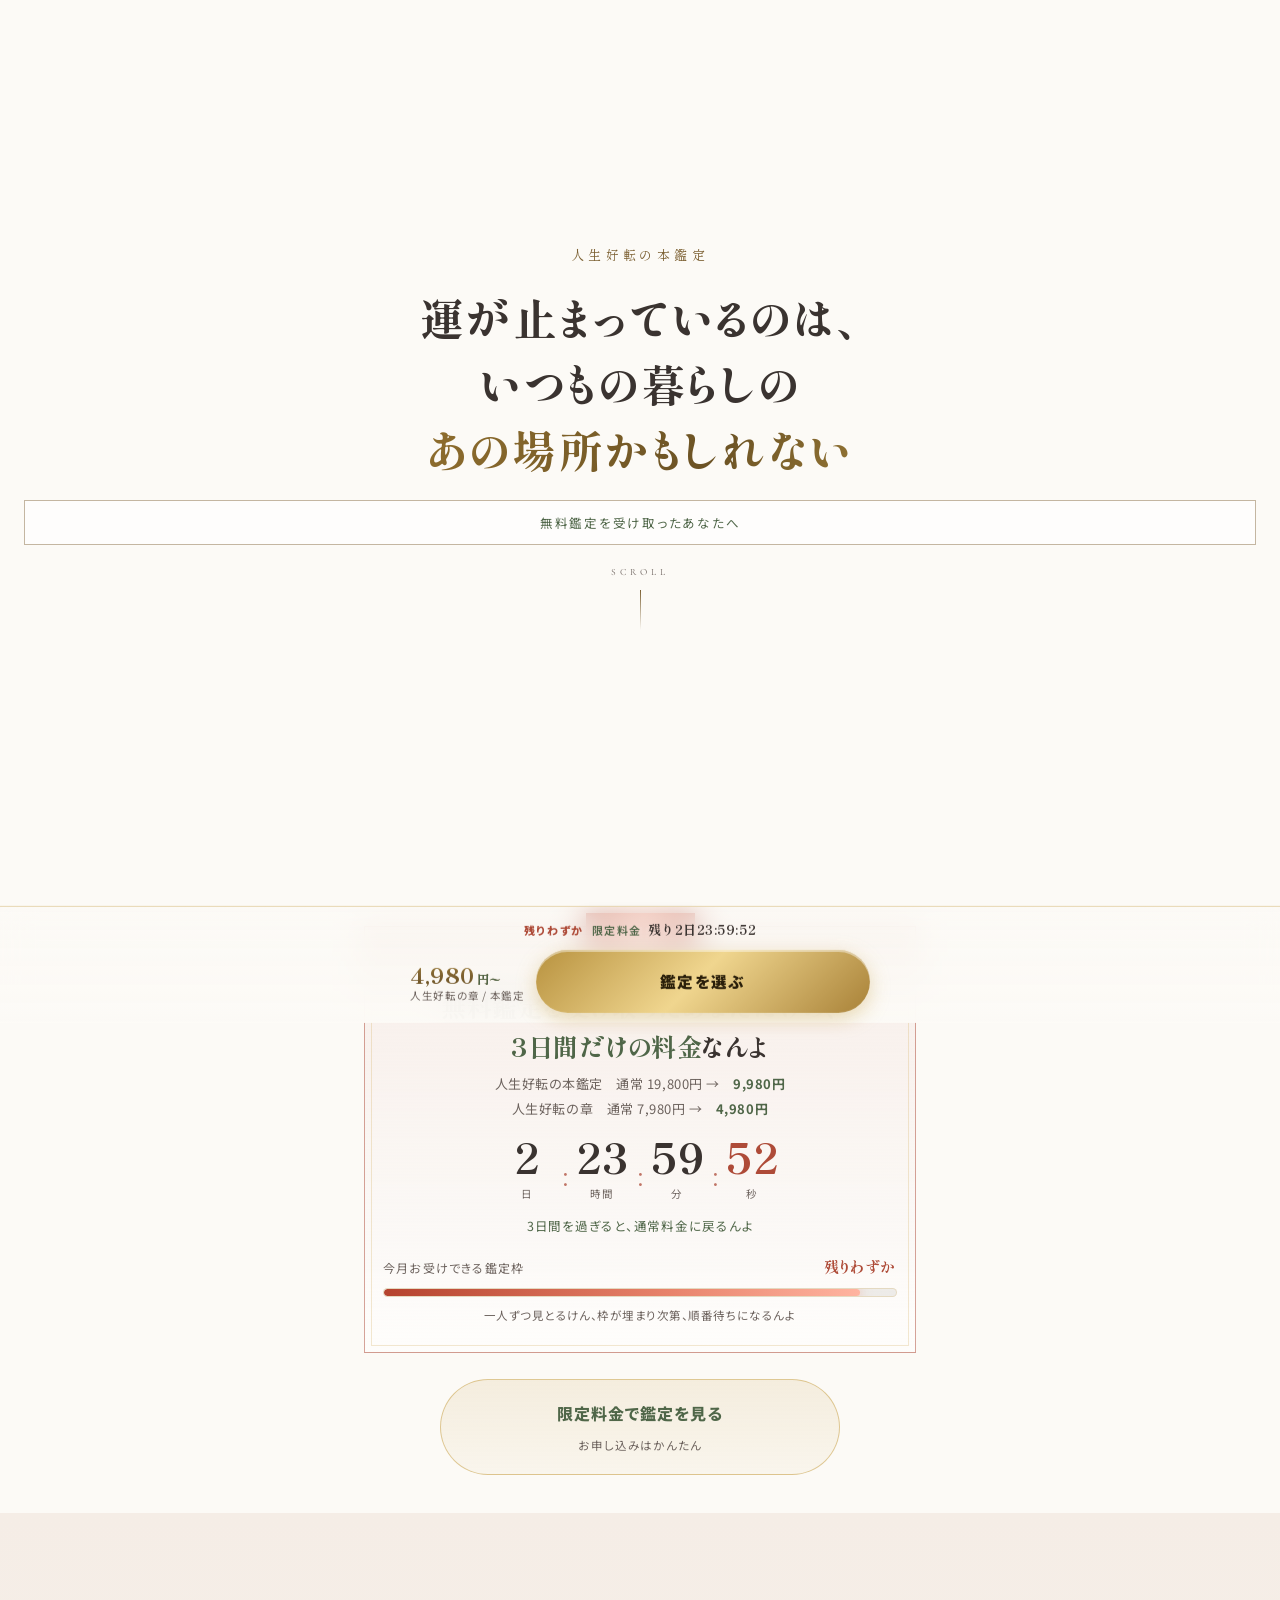
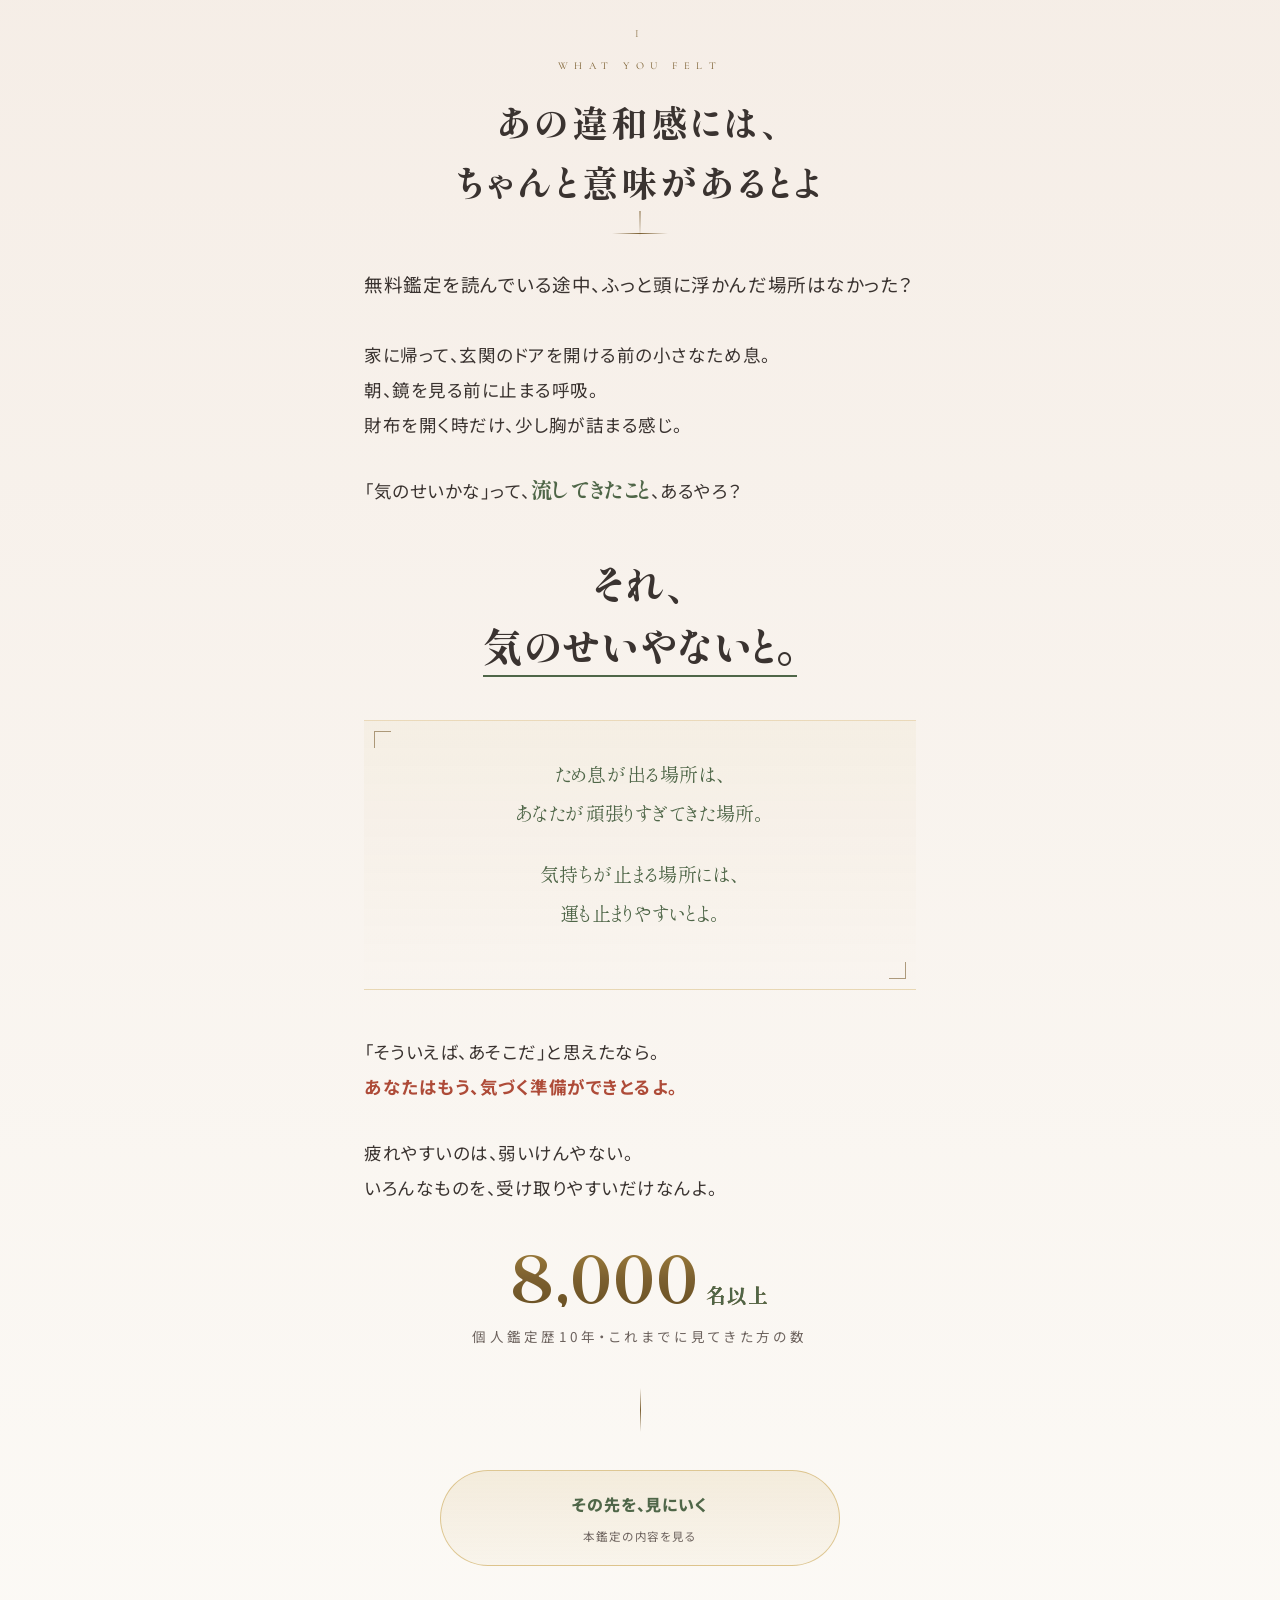
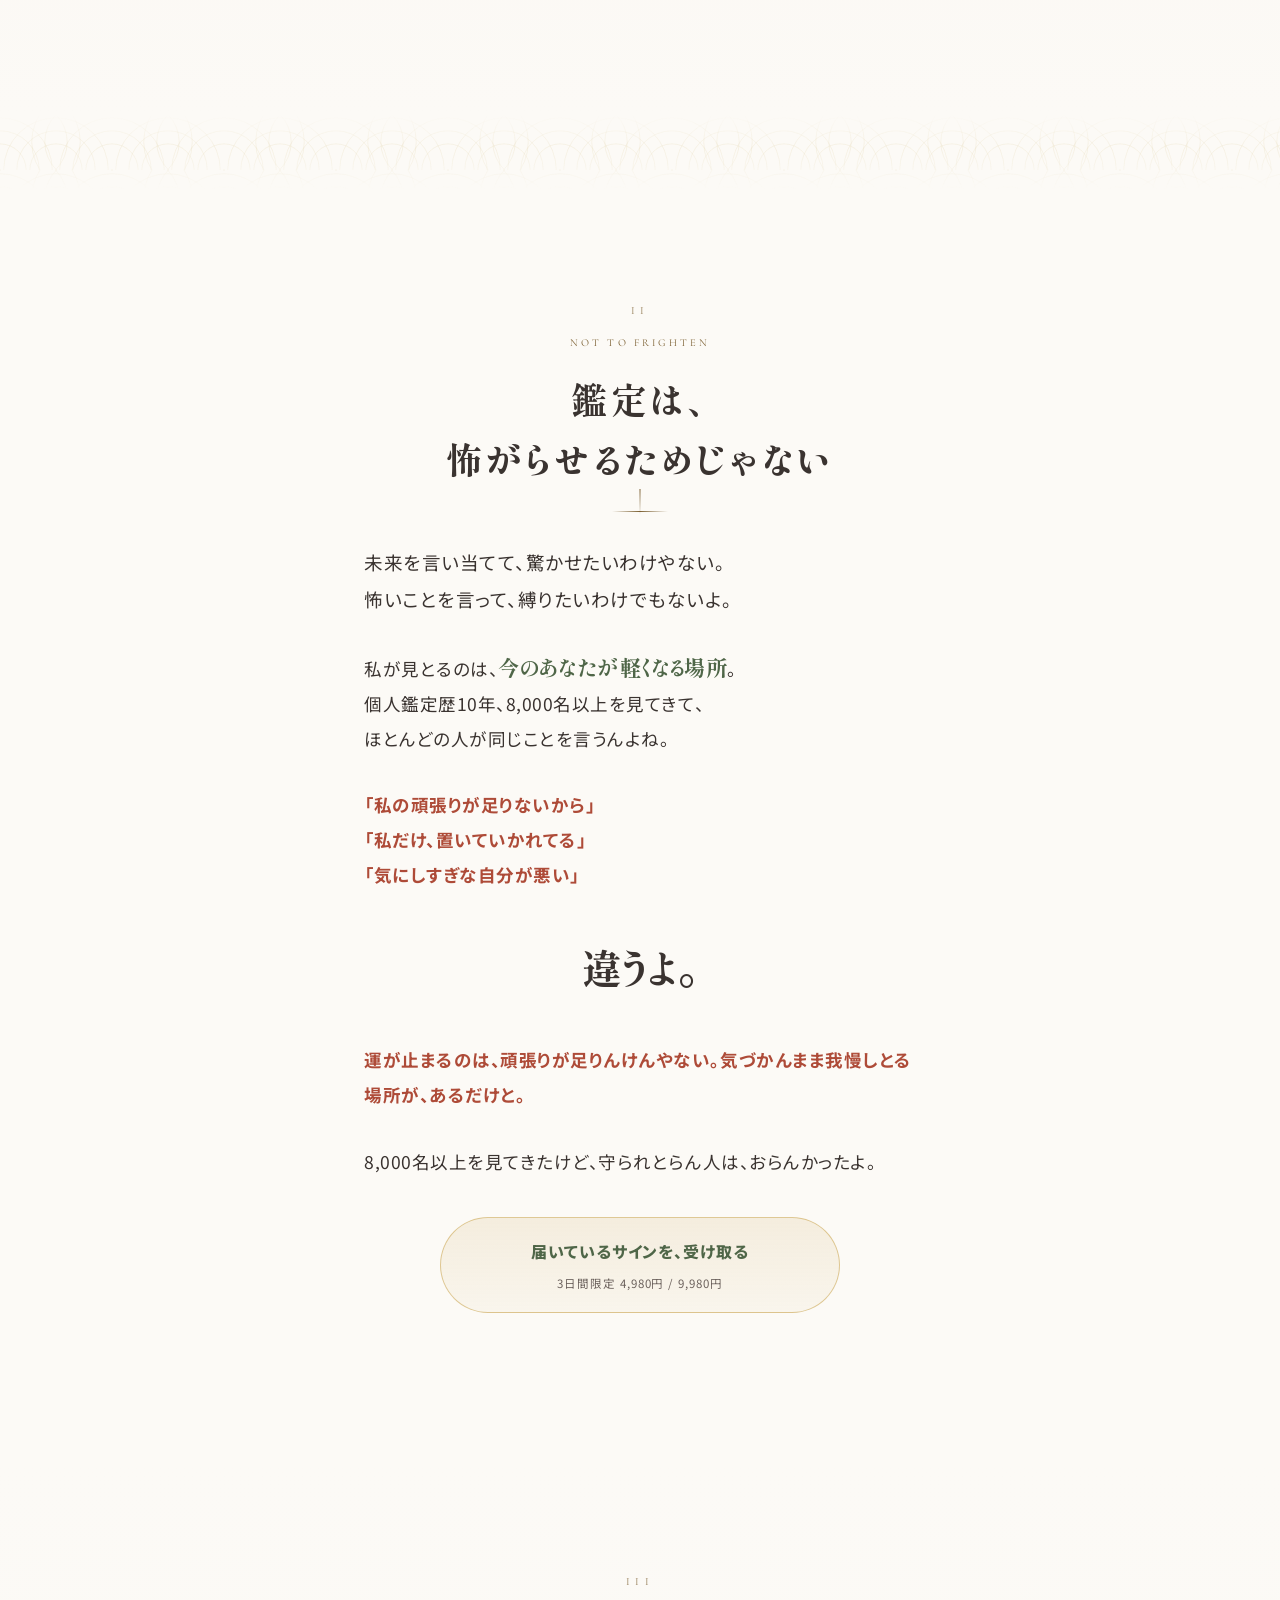
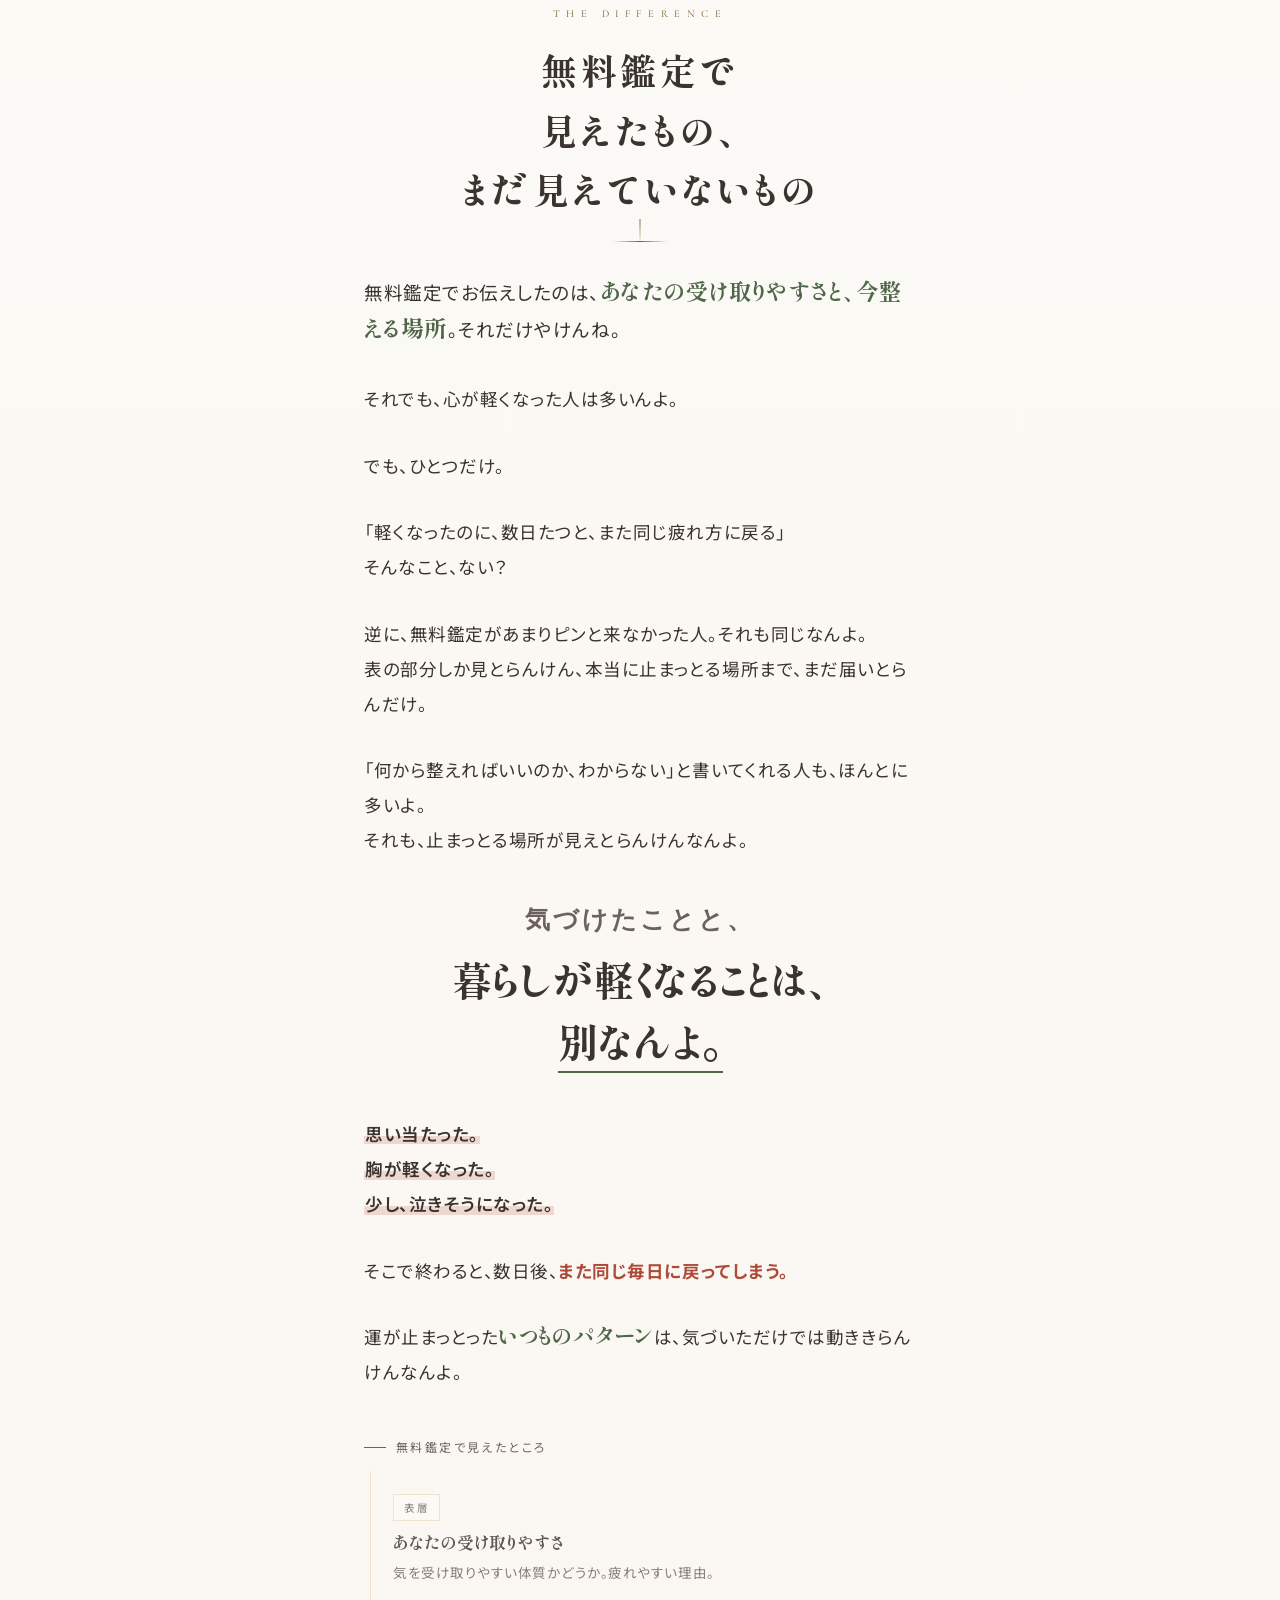
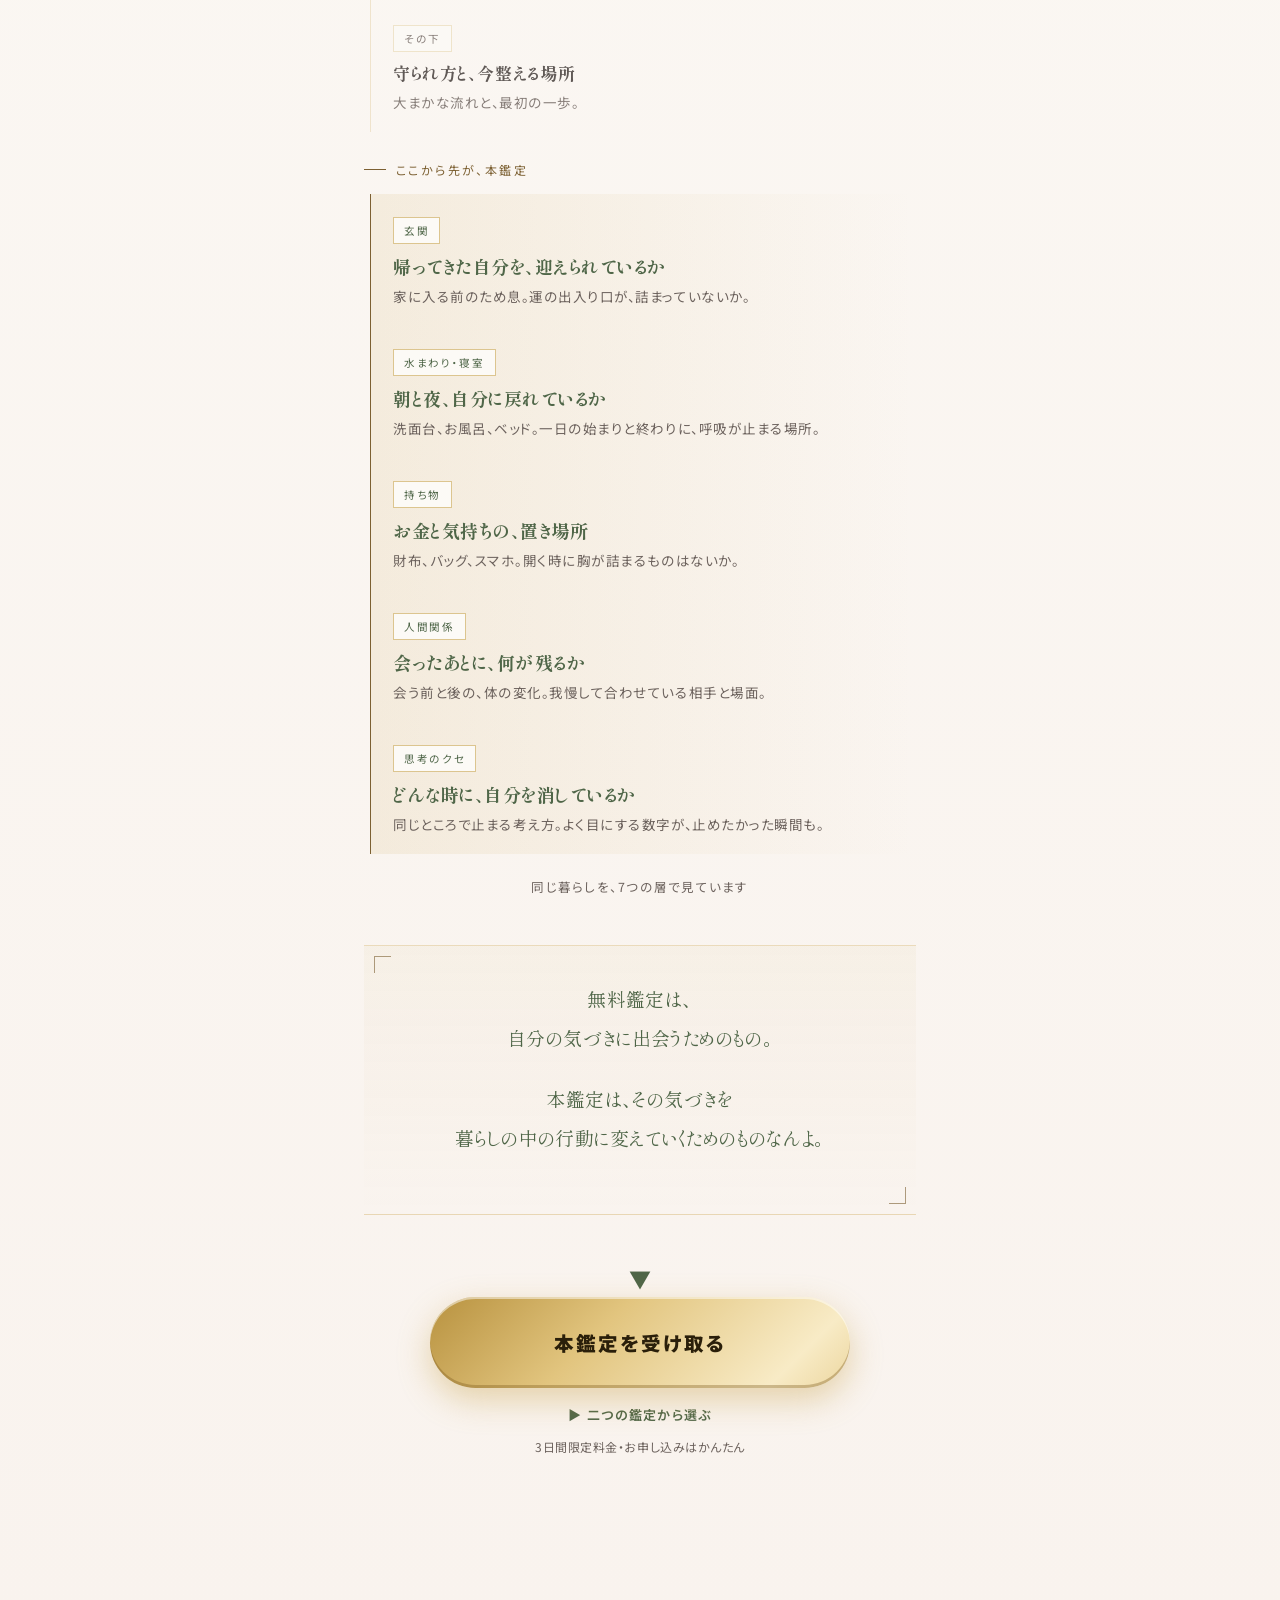
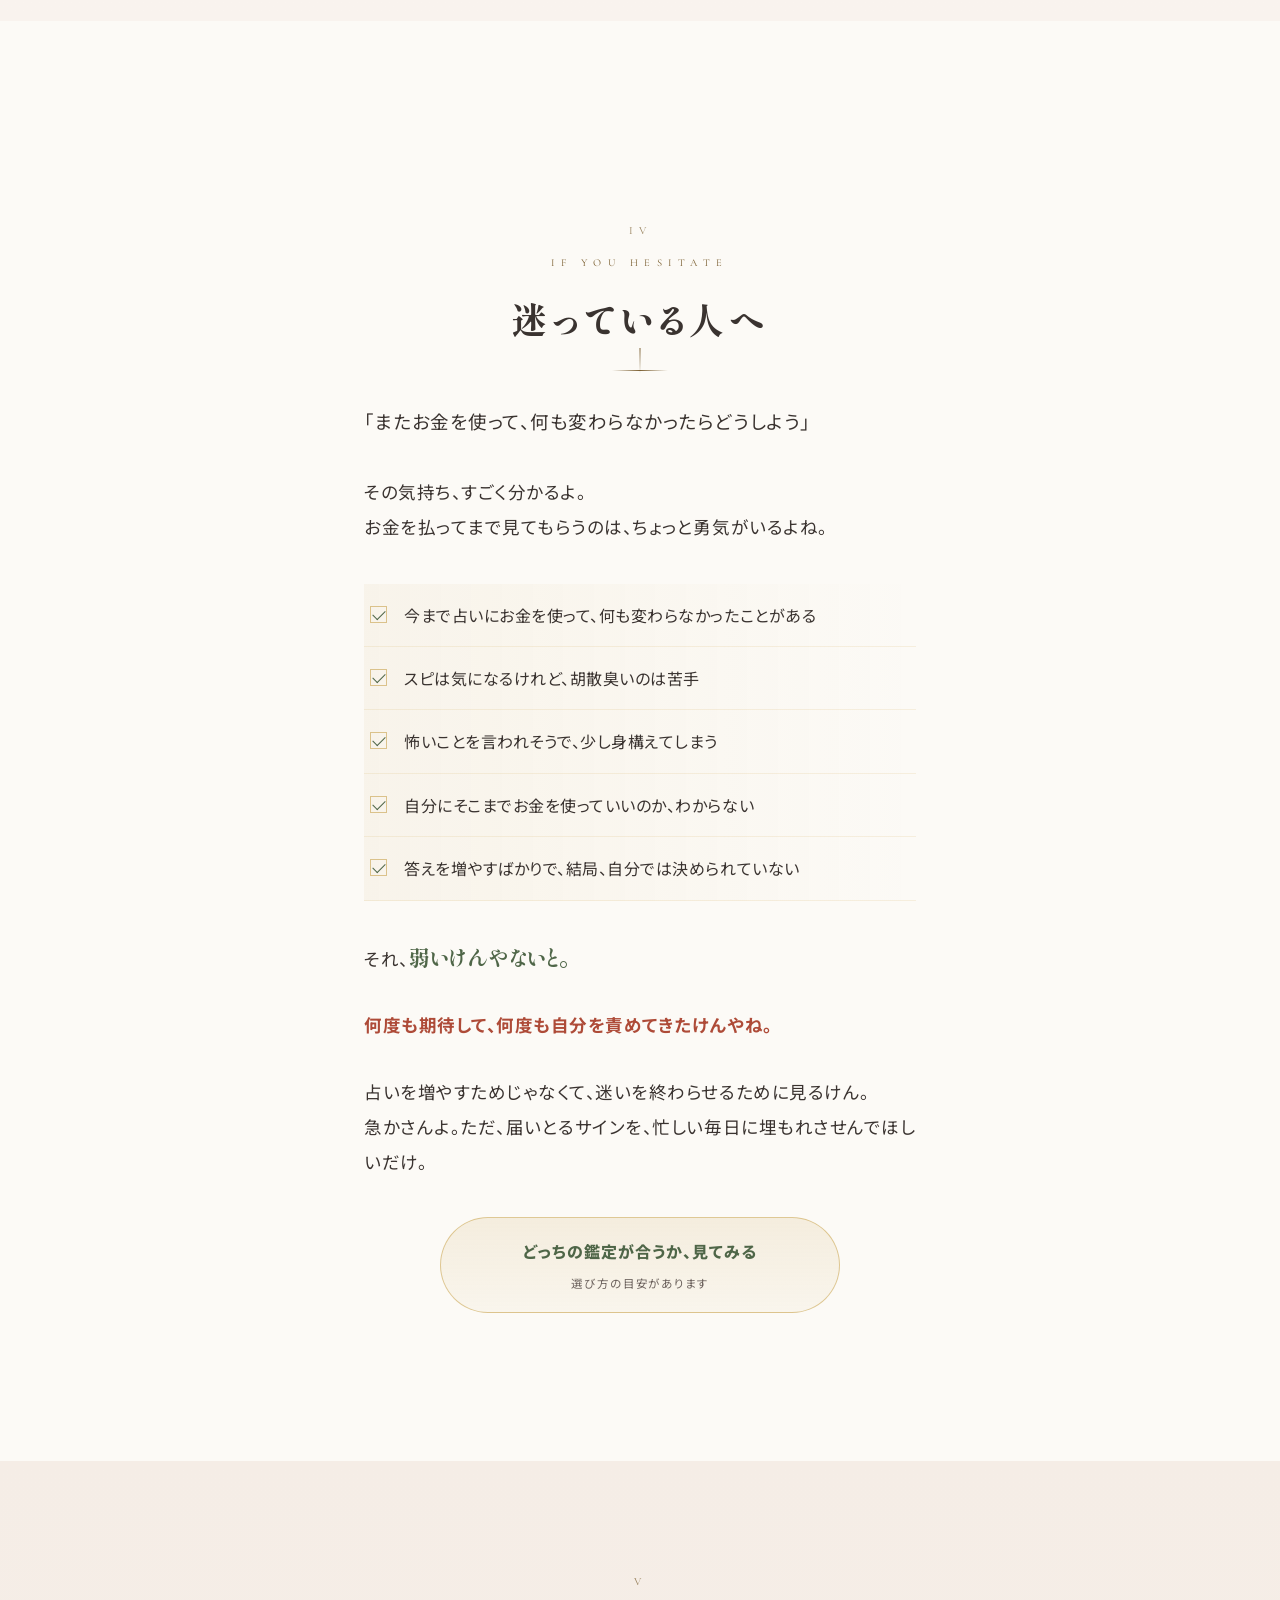
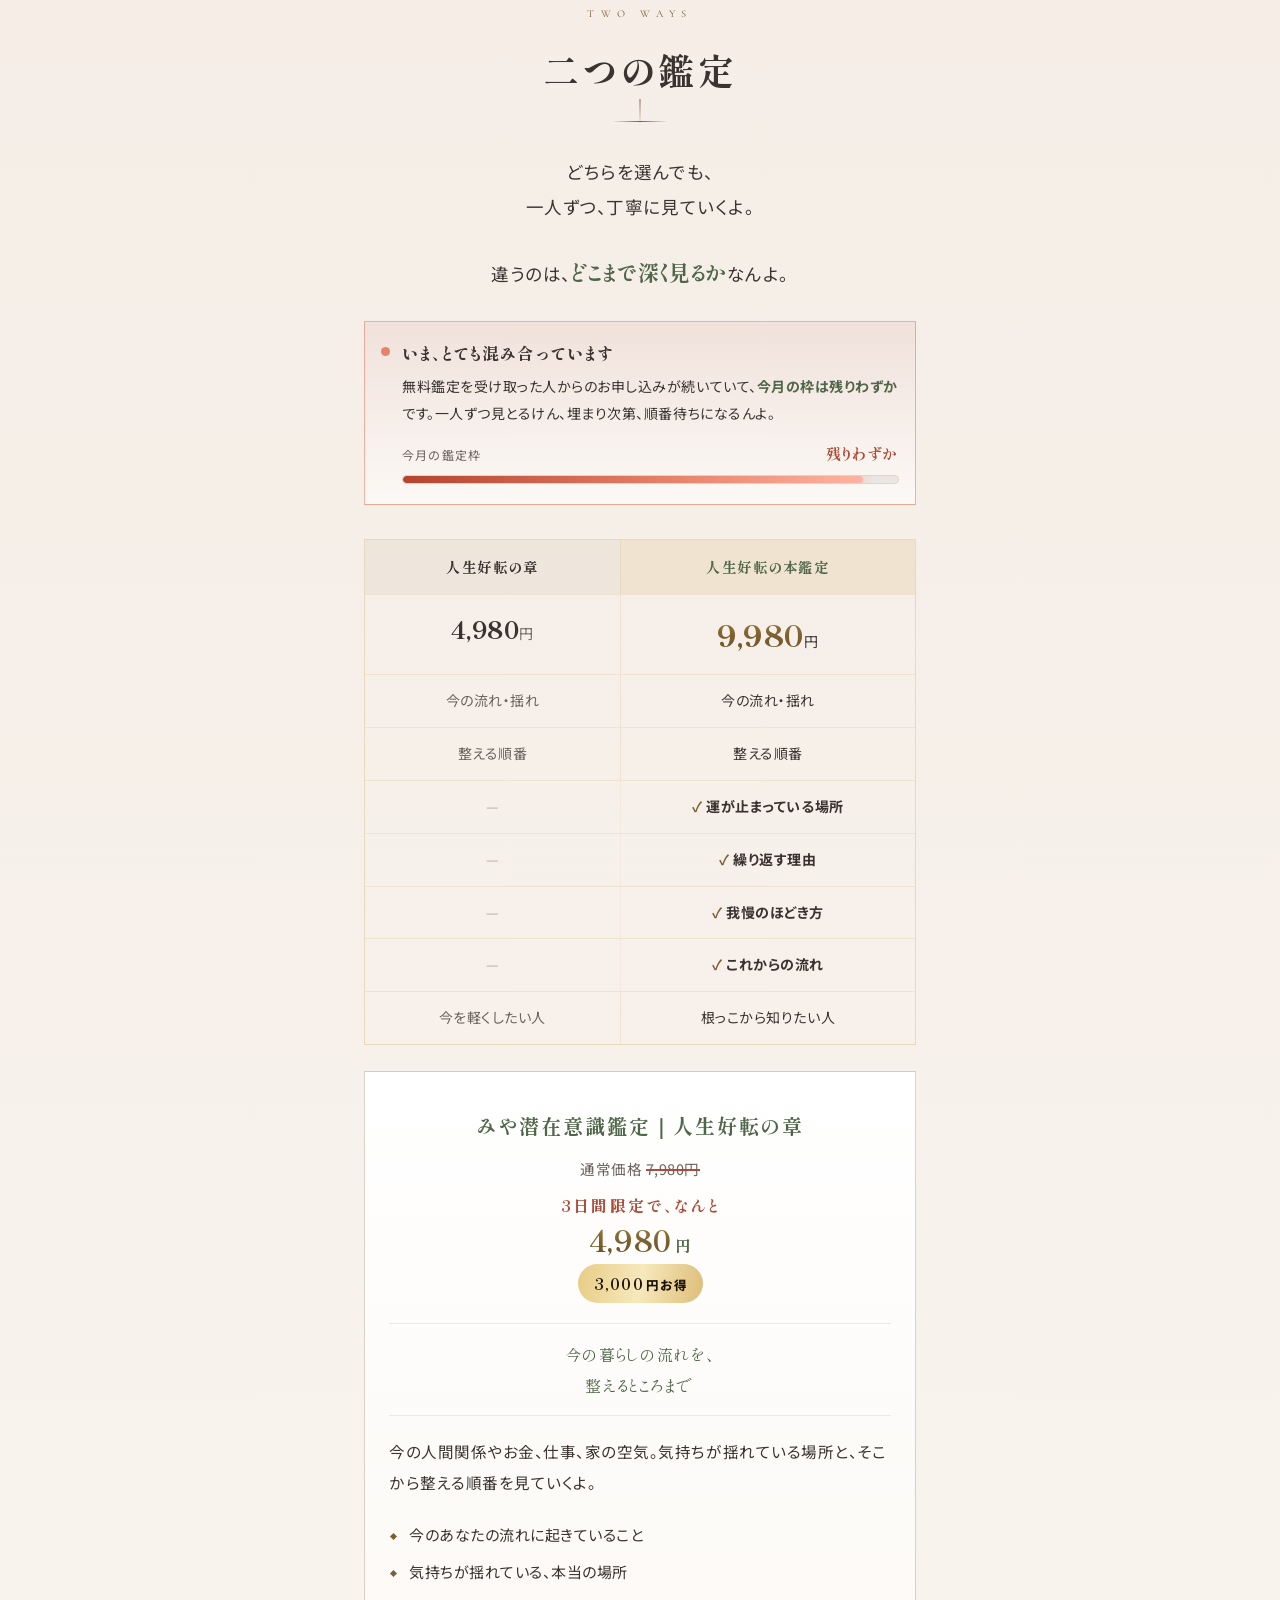
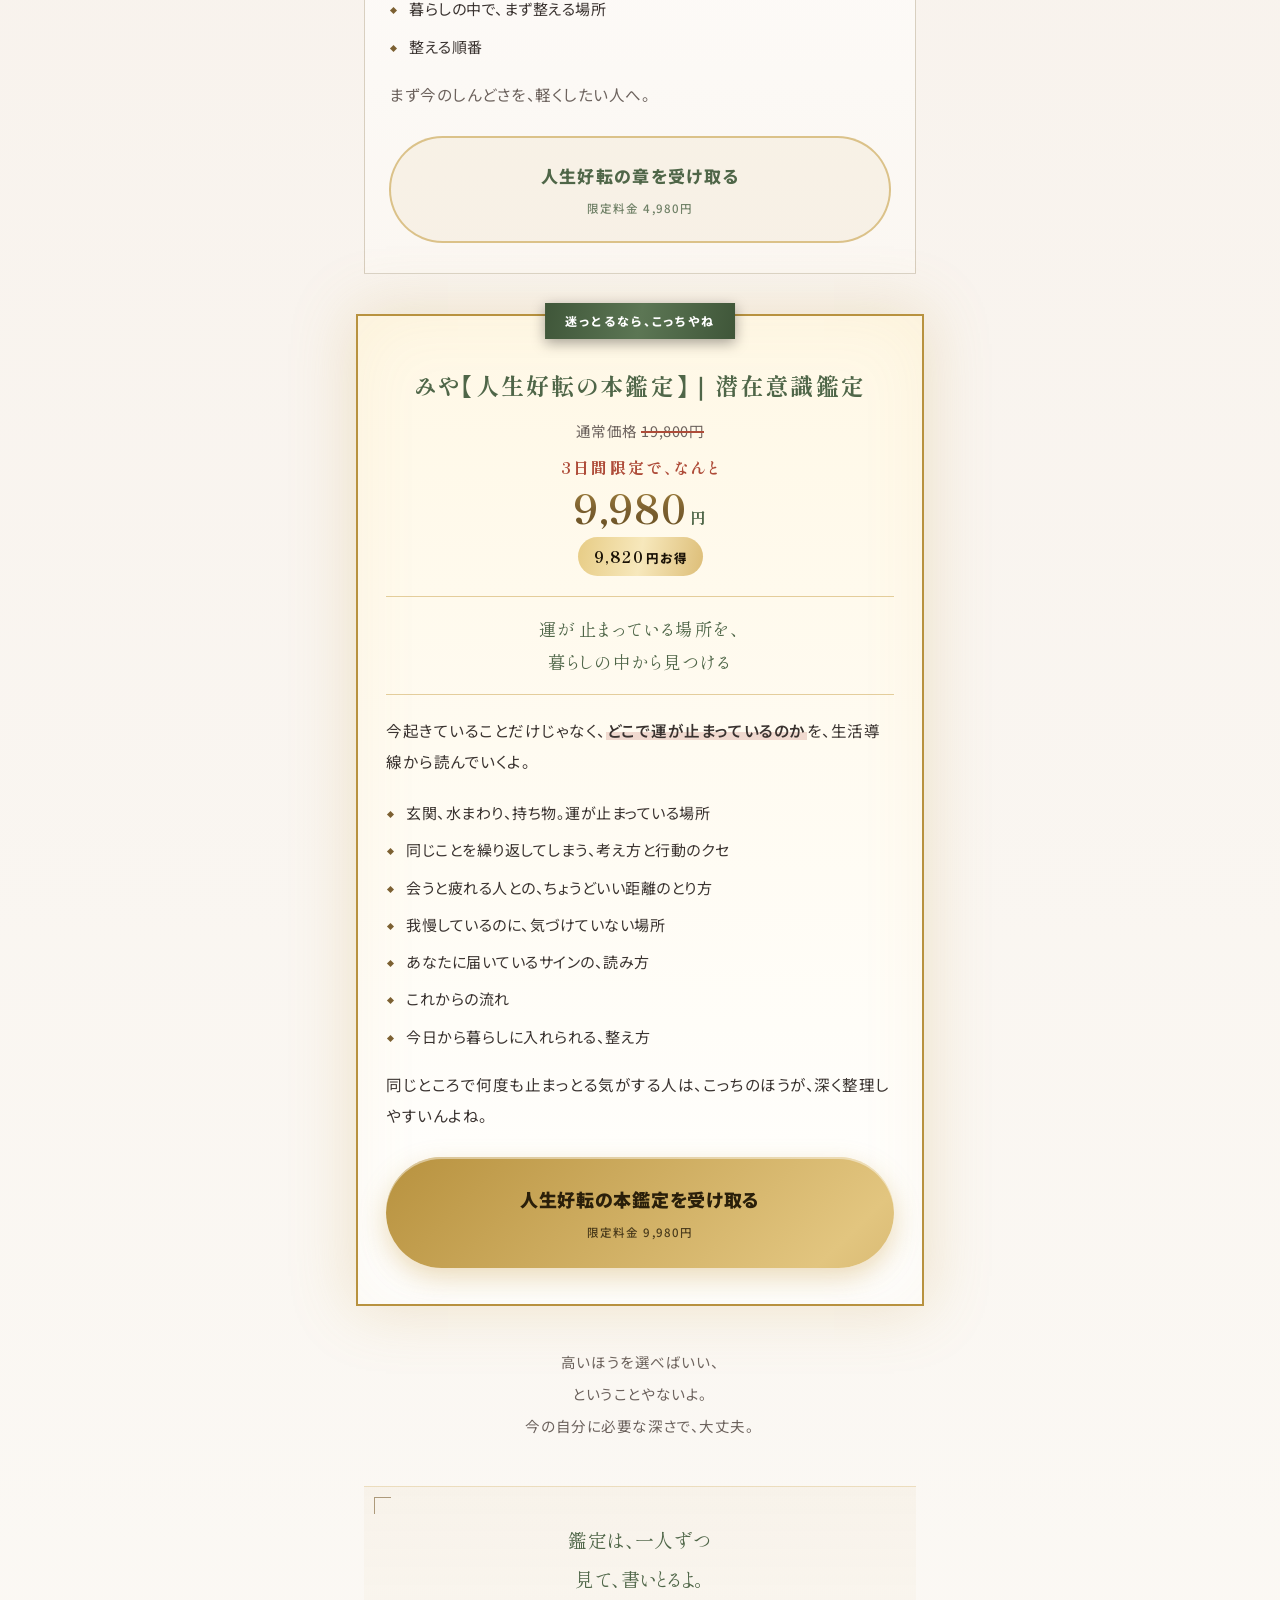
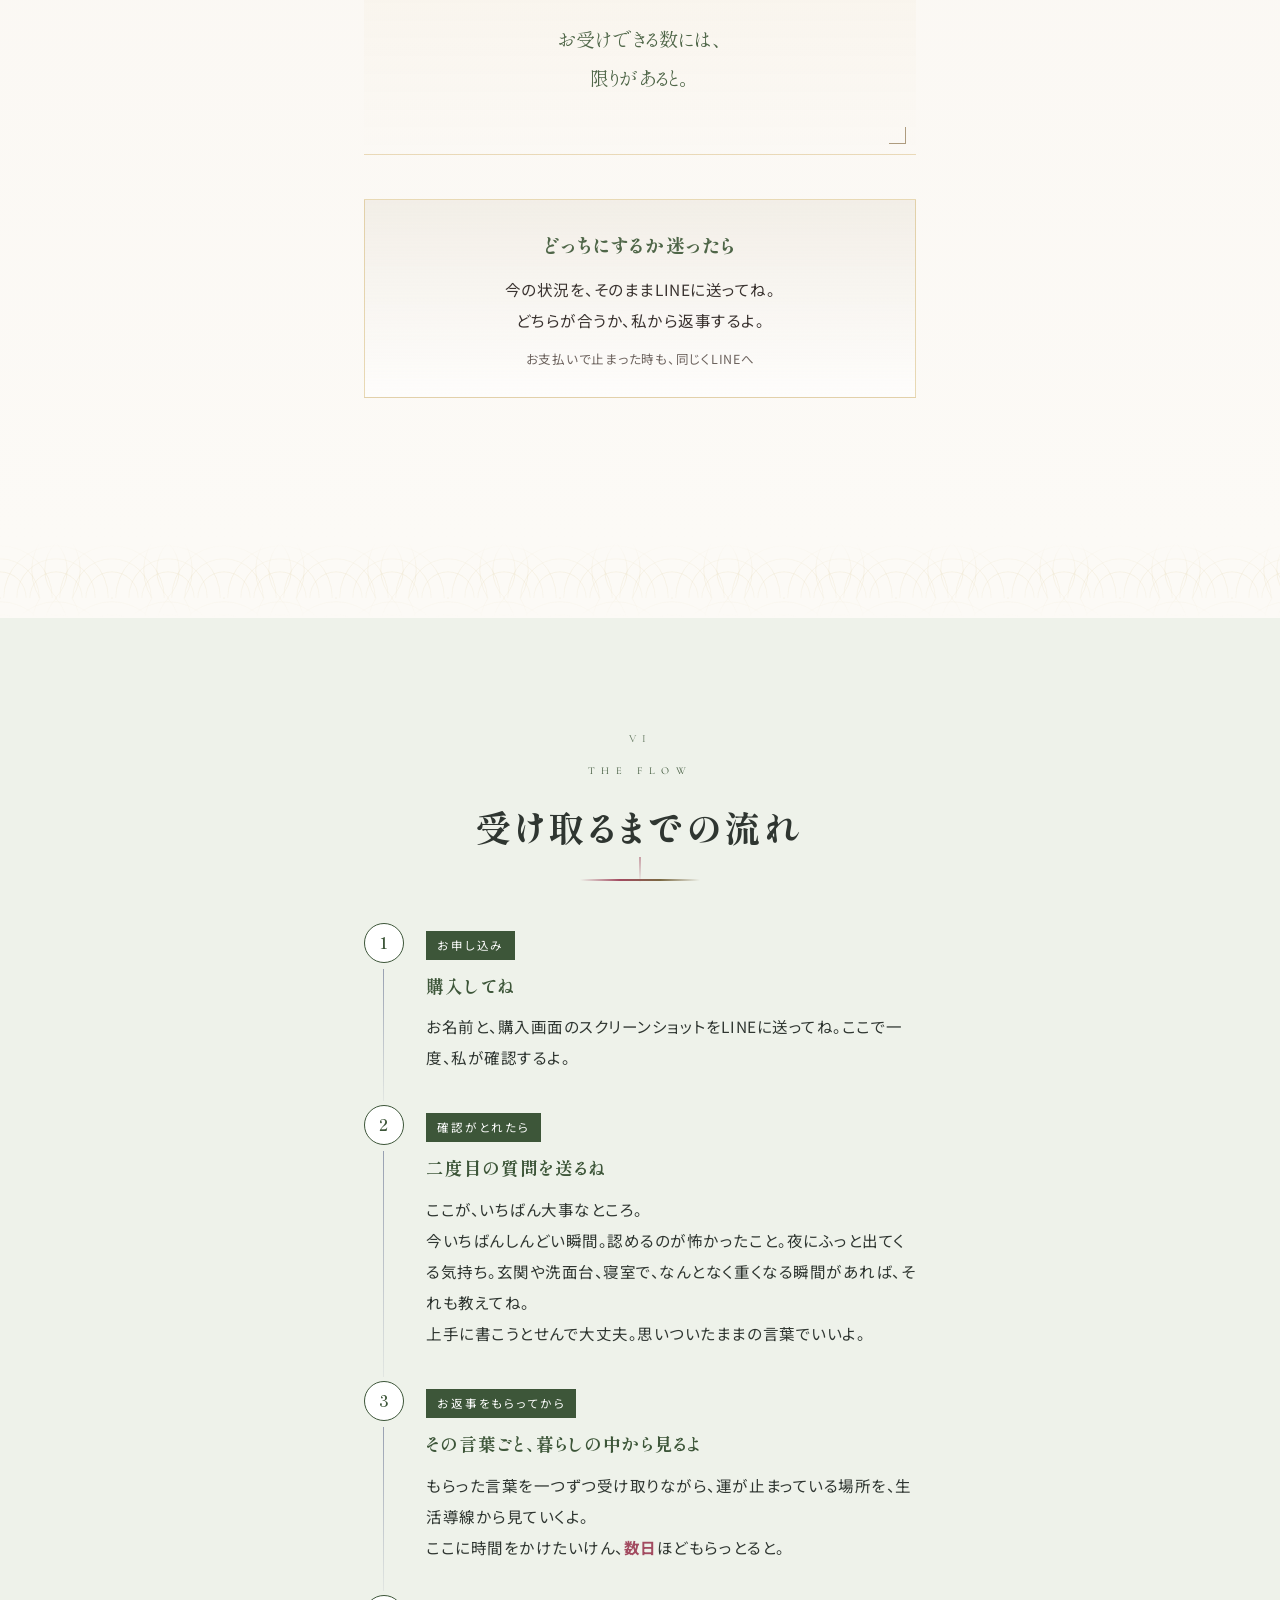
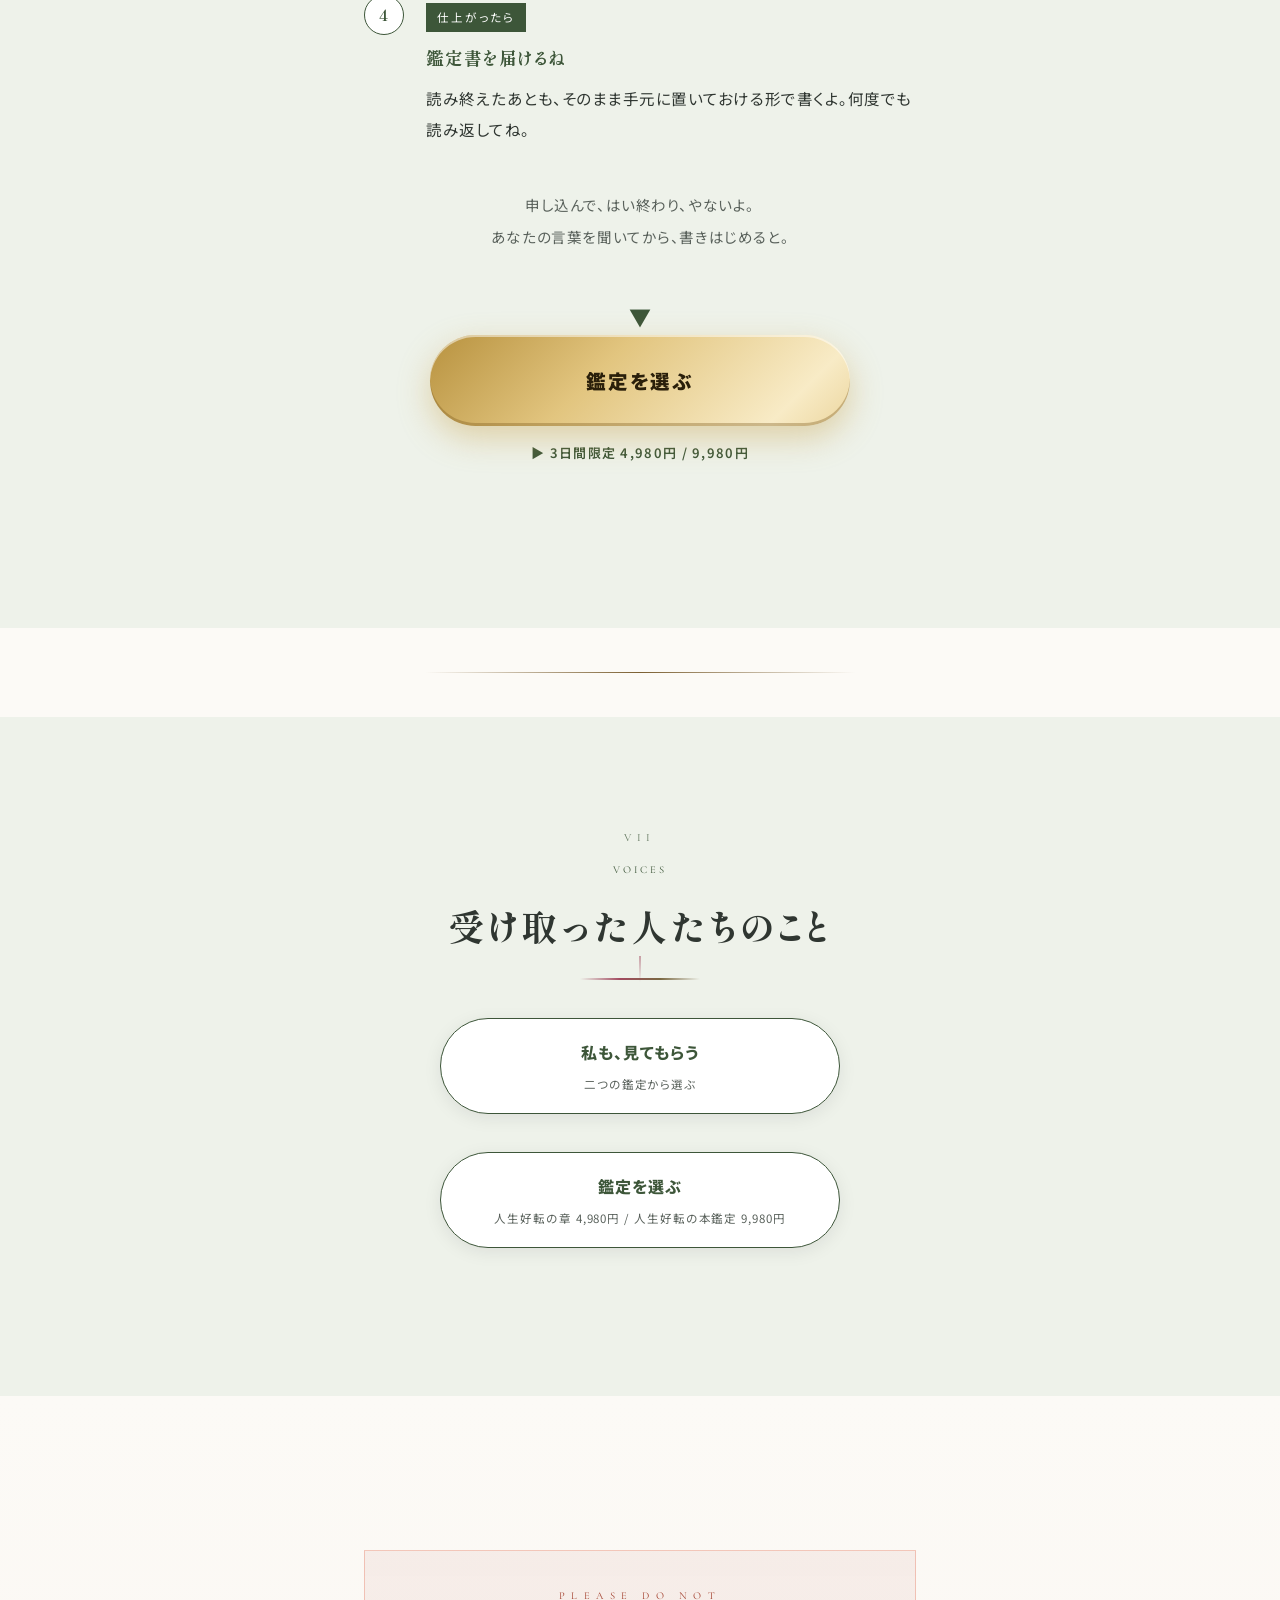
==== commit 0ffc7302: "本鑑定LP: 博多弁に修正" ====
--- a/kantei/index.html
+++ b/kantei/index.html
@@ -36,7 +36,7 @@
 <div class="limited">
   <div class="limbox rv">
     <span class="lt">3日間限定</span>
-    <div class="lh">無料鑑定を受け取ったあなただけの、<br><span class="g">3日間だけの料金</span>だよ</div>
+    <div class="lh">無料鑑定を受け取ったあなただけの、<br><span class="g">3日間だけの料金</span>なんよ</div>
     <div class="ld">人生好転の本鑑定　通常 19,800円 →　<b style="color:var(--gold-hi)">9,980円</b><br>人生好転の章　通常 7,980円 →　<b style="color:var(--gold-hi)">4,980円</b></div>
     <div class="cd" aria-label="残り時間">
       <div class="u"><b data-d>-</b><i>日</i></div><div class="sep">:</div>
@@ -44,12 +44,12 @@
       <div class="u"><b data-m>--</b><i>分</i></div><div class="sep">:</div>
       <div class="u s"><b data-s>--</b><i>秒</i></div>
     </div>
-    <div class="cd-expired">この料金での案内は終了したよ。<br>希望する人は、そのままLINEに送ってね。</div>
-    <div class="ln2">3日間を過ぎると、通常料金に戻るよ</div>
+    <div class="cd-expired">この料金でのご案内は終了しました。<br>希望する人は、そのままLINEに送ってね。</div>
+    <div class="ln2">3日間を過ぎると、通常料金に戻るんよ</div>
     <div class="stock">
       <div class="sl"><span>今月お受けできる鑑定枠</span><b>残りわずか</b></div>
       <div class="bar"><i style="--fill:93%"></i></div>
-      <div class="sn">一人ずつ見ているから、枠が埋まり次第、順番待ちになるよ</div>
+      <div class="sn">一人ずつ見とるけん、枠が埋まり次第、順番待ちになるんよ</div>
     </div>
   </div>
 </div>
@@ -62,24 +62,24 @@
   <div class="wrap">
     <div class="chapno">I</div>
     <div class="eyebrow lat">What you felt</div>
-    <h2 class="lines"><span class="ln">あの違和感には、</span><br><span class="ln">ちゃんと意味があるよ</span></h2>
+    <h2 class="lines"><span class="ln">あの違和感には、</span><br><span class="ln">ちゃんと意味があるとよ</span></h2>
     <div class="gline"></div>
 
     <div class="stag">
       <p class="lead-p">無料鑑定を読んでいる途中、ふっと頭に浮かんだ場所はなかった？</p>
       <p>家に帰って、玄関のドアを開ける前の小さなため息。<br>朝、鏡を見る前に止まる呼吸。<br>財布を開く時だけ、少し胸が詰まる感じ。</p>
-      <p>「気のせいかな」って、<span class="ew">流してきたこと</span>、あるよね。</p>
-    </div>
-    <div class="big rv-b">それ、<br><span class="wipe">気のせいじゃないんだ。</span></div>
+      <p>「気のせいかな」って、<span class="ew">流してきたこと</span>、あるやろ？</p>
+    </div>
+    <div class="big rv-b">それ、<br><span class="wipe">気のせいやないと。</span></div>
 
     <div class="quote stag">
       <p>ため息が出る場所は、<br>あなたが頑張りすぎてきた場所。</p>
-      <p>気持ちが止まる場所には、<br>運も止まりやすいんだ。</p>
+      <p>気持ちが止まる場所には、<br>運も止まりやすいとよ。</p>
     </div>
 
     <div class="rv">
-      <p>「そういえば、あそこだ」と思えたなら。<br><strong>あなたはもう、気づく準備ができているよ。</strong></p>
-      <p>疲れやすいのは、弱いからじゃない。<br>いろんなものを、受け取りやすいだけなんだ。</p>
+      <p>「そういえば、あそこだ」と思えたなら。<br><strong>あなたはもう、気づく準備ができとるよ。</strong></p>
+      <p>疲れやすいのは、弱いけんやない。<br>いろんなものを、受け取りやすいだけなんよ。</p>
     </div>
 
     <div class="stat rv">
@@ -103,23 +103,23 @@
     <div class="gline"></div>
 
     <div class="stag">
-      <p class="lead-p">未来を言い当てて、驚かせたいわけじゃない。<br>怖いことを言って、縛りたいわけでもないんだ。</p>
-      <p>私が見ているのは、<span class="ew">今のあなたが軽くなる場所</span>。</p>
+      <p class="lead-p">未来を言い当てて、驚かせたいわけやない。<br>怖いことを言って、縛りたいわけでもないよ。</p>
+      <p>私が見とるのは、<span class="ew">今のあなたが軽くなる場所</span>。</p>
     </div>
 
     <div class="ph-full px rv-s">
       <img src="../img/placeholder.jpg" alt="窓辺の光と花" loading="lazy" decoding="async" onerror="this.closest('.ph,.ph-full,.thumb,.shot,.hero-person')?.style.setProperty('display','none')">
-      <div class="ov rv-b">あなたは、遅れてるんじゃない。<br>整えている途中なんだ。</div>
-    </div>
-
-    <div class="stag">
-      <p>個人鑑定歴10年、8,000名以上を見てきて、<br>ほとんどの人が同じことを言うんだ。</p>
+      <div class="ov rv-b">あなたは、遅れとるんやない。<br>整えとる途中なんよ。</div>
+    </div>
+
+    <div class="stag">
+      <p>個人鑑定歴10年、8,000名以上を見てきて、<br>ほとんどの人が同じことを言うんよね。</p>
       <p><span class="shu">「私の頑張りが足りないから」</span><br><span class="shu">「私だけ、置いていかれてる」</span><br><span class="shu">「気にしすぎな自分が悪い」</span></p>
     </div>
     <div class="big rv-b">違うよ。</div>
     <div class="rv">
-      <p><strong>運が止まるのは、頑張りが足りないからじゃない。気づかないまま我慢している場所が、あるだけなんだ。</strong></p>
-      <p>8,000名以上を見てきたけれど、守られていない人は、いなかったよ。</p>
+      <p><strong>運が止まるのは、頑張りが足りんけんやない。気づかんまま我慢しとる場所が、あるだけと。</strong></p>
+      <p>8,000名以上を見てきたけど、守られとらん人は、おらんかったよ。</p>
     </div>
 
     <a class="minicta rv" href="#item">届いているサインを、受け取る<span class="s">3日間限定 4,980円 / 9,980円</span></a>
@@ -135,20 +135,20 @@
     <div class="gline"></div>
 
     <div class="stag">
-      <p class="lead-p">無料鑑定でお伝えしたのは、<span class="ew">あなたの受け取りやすさと、今整える場所</span>。それだけだよ。</p>
-      <p>それでも、心が軽くなった人は多いんだ。</p>
+      <p class="lead-p">無料鑑定でお伝えしたのは、<span class="ew">あなたの受け取りやすさと、今整える場所</span>。それだけやけんね。</p>
+      <p>それでも、心が軽くなった人は多いんよ。</p>
       <p>でも、ひとつだけ。</p>
       <p>「軽くなったのに、数日たつと、また同じ疲れ方に戻る」<br>そんなこと、ない？</p>
-      <p>逆に、無料鑑定があまりピンと来なかった人。それも同じなんだ。<br>表の部分しか見ていないから、本当に止まっている場所まで、まだ届いていないだけ。</p>
-      <p>「何から整えればいいのか、わからない」と書いてくれる人も、本当に多いよ。<br>それも、止まっている場所が見えていないから。</p>
-    </div>
-
-    <div class="big rv-b"><span class="s">気づけたことと、</span>暮らしが軽くなることは、<br><span class="wipe">別なんだ。</span></div>
+      <p>逆に、無料鑑定があまりピンと来なかった人。それも同じなんよ。<br>表の部分しか見とらんけん、本当に止まっとる場所まで、まだ届いとらんだけ。</p>
+      <p>「何から整えればいいのか、わからない」と書いてくれる人も、ほんとに多いよ。<br>それも、止まっとる場所が見えとらんけんなんよ。</p>
+    </div>
+
+    <div class="big rv-b"><span class="s">気づけたことと、</span>暮らしが軽くなることは、<br><span class="wipe">別なんよ。</span></div>
 
     <div class="stag">
       <p><span class="mk">思い当たった。</span><br><span class="mk">胸が軽くなった。</span><br><span class="mk">少し、泣きそうになった。</span></p>
       <p>そこで終わると、数日後、<strong>また同じ毎日に戻ってしまう。</strong></p>
-      <p>運が止まっていた<span class="ew">いつものパターン</span>は、気づいただけでは動ききらないからなんだ。</p>
+      <p>運が止まっとった<span class="ew">いつものパターン</span>は、気づいただけでは動ききらんけんなんよ。</p>
     </div>
 
     <div class="depth stag">
@@ -194,7 +194,7 @@
 
     <div class="quote stag">
       <p>無料鑑定は、<br>自分の気づきに出会うためのもの。</p>
-      <p>本鑑定は、その気づきを<br>暮らしの中の行動に変えていくためのものだよ。</p>
+      <p>本鑑定は、その気づきを<br>暮らしの中の行動に変えていくためのものなんよ。</p>
     </div>
 
     <a class="cta rv" href="#item">
@@ -218,7 +218,7 @@
 
     <div class="stag">
       <p class="lead-p">「またお金を使って、何も変わらなかったらどうしよう」</p>
-      <p>その気持ち、すごくわかるよ。<br>お金を払ってまで見てもらうのは、ちょっと勇気がいるよね。</p>
+      <p>その気持ち、すごく分かるよ。<br>お金を払ってまで見てもらうのは、ちょっと勇気がいるよね。</p>
     </div>
 
     <ul class="chk rv">
@@ -234,9 +234,9 @@
     </div>
 
     <div class="stag">
-      <p>それ、<span class="ew">弱いからじゃないんだ。</span></p>
-      <p><strong>何度も期待して、何度も自分を責めてきたからだよ。</strong></p>
-      <p>占いを増やすためじゃなくて、迷いを終わらせるために見るから。<br>急かさないよ。ただ、届いているサインを、忙しい毎日に埋もれさせないでほしいだけ。</p>
+      <p>それ、<span class="ew">弱いけんやないと。</span></p>
+      <p><strong>何度も期待して、何度も自分を責めてきたけんやね。</strong></p>
+      <p>占いを増やすためじゃなくて、迷いを終わらせるために見るけん。<br>急かさんよ。ただ、届いとるサインを、忙しい毎日に埋もれさせんでほしいだけ。</p>
     </div>
 
     <a class="minicta rv" href="#item">どっちの鑑定が合うか、見てみる<span class="s">選び方の目安があります</span></a>
@@ -253,14 +253,14 @@
 
     <div class="stag">
       <p class="tc">どちらを選んでも、<br>一人ずつ、丁寧に見ていくよ。</p>
-      <p class="tc">違うのは、<span class="ew">どこまで深く見るか</span>なんだ。</p>
+      <p class="tc">違うのは、<span class="ew">どこまで深く見るか</span>なんよ。</p>
     </div>
 
     <div class="crowd hot rv">
       <span class="dot"></span>
       <div>
         <div class="ct">いま、とても混み合っています</div>
-        無料鑑定を受け取った人からのお申し込みが続いていて、<b>今月の枠は残りわずか</b>です。一人ずつ見ているから、埋まり次第、順番待ちになるよ。
+        無料鑑定を受け取った人からのお申し込みが続いていて、<b>今月の枠は残りわずか</b>です。一人ずつ見とるけん、埋まり次第、順番待ちになるんよ。
         <div class="stock">
           <div class="sl"><span>今月の鑑定枠</span><b>残りわずか</b></div>
           <div class="bar"><i style="--fill:93%"></i></div>
@@ -304,7 +304,7 @@
 
     <!-- 人生好転の本鑑定（推奨） -->
     <div class="item rec">
-      <div class="badge">迷っているなら、こちらだよ</div>
+      <div class="badge">迷っとるなら、こっちやね</div>
       <div class="thumb"><img src="../img/placeholder.jpg" alt="みや人生好転の本鑑定" loading="lazy" decoding="async" onerror="this.closest('.ph,.ph-full,.thumb,.shot,.hero-person')?.style.setProperty('display','none')"></div>
       <div class="pname">みや【人生好転の本鑑定】｜潜在意識鑑定</div>
       <div class="pr-stage">
@@ -324,17 +324,17 @@
         <li>これからの流れ</li>
         <li>今日から暮らしに入れられる、整え方</li>
       </ul>
-      <p>同じところで何度も止まっている気がする人は、こっちのほうが、深く整理しやすいよ。</p>
+      <p>同じところで何度も止まっとる気がする人は、こっちのほうが、深く整理しやすいんよね。</p>
       <a class="pbtn" href="https://pmsdqb4c2p0emj0yagvc.stores.jp/items/6a0c5b6e62289bd9cef406f3" target="_blank" rel="noopener">人生好転の本鑑定を受け取る<span class="s">限定料金 9,980円</span></a>
     </div>
 
     <div class="whisper rv">
-      高いほうを選べばいい、<br>ということじゃないよ。<br>今の自分に必要な深さで、大丈夫。
+      高いほうを選べばいい、<br>ということやないよ。<br>今の自分に必要な深さで、大丈夫。
     </div>
 
     <div class="quote stag">
-      <p>鑑定は、一人ずつ<br>見て、書いているよ。</p>
-      <p>お受けできる数には、<br>限りがあるんだ。</p>
+      <p>鑑定は、一人ずつ<br>見て、書いとるよ。</p>
+      <p>お受けできる数には、<br>限りがあると。</p>
     </div>
 
     <div class="linebox rv">
@@ -369,12 +369,12 @@
       <div class="st">
         <span class="when">確認がとれたら</span>
         <h4>二度目の質問を送るね</h4>
-        <p>ここが、いちばん大事なところ。<br>今いちばんしんどい瞬間。認めるのが怖かったこと。夜にふっと出てくる気持ち。玄関や洗面台、寝室で、なんとなく重くなる瞬間があれば、それも教えてね。<br>上手に書こうとしなくて大丈夫。思いついたままの言葉でいいよ。</p>
+        <p>ここが、いちばん大事なところ。<br>今いちばんしんどい瞬間。認めるのが怖かったこと。夜にふっと出てくる気持ち。玄関や洗面台、寝室で、なんとなく重くなる瞬間があれば、それも教えてね。<br>上手に書こうとせんで大丈夫。思いついたままの言葉でいいよ。</p>
       </div>
       <div class="st">
         <span class="when">お返事をもらってから</span>
         <h4>その言葉ごと、暮らしの中から見るよ</h4>
-        <p>もらった言葉を一つずつ受け取りながら、運が止まっている場所を、生活導線から見ていくよ。<br>ここに時間をかけたいから、<strong>数日</strong>ほどもらっているんだ。</p>
+        <p>もらった言葉を一つずつ受け取りながら、運が止まっている場所を、生活導線から見ていくよ。<br>ここに時間をかけたいけん、<strong>数日</strong>ほどもらっとると。</p>
       </div>
       <div class="st">
         <span class="when">仕上がったら</span>
@@ -384,8 +384,8 @@
     </div>
 
     <div class="whisper rv">
-      申し込んで、はい終わり、じゃないよ。<br>
-      あなたの言葉を聞いてから、書きはじめるんだ。
+      申し込んで、はい終わり、やないよ。<br>
+      あなたの言葉を聞いてから、書きはじめると。
     </div>
 
     <a class="cta rv" href="#item">
@@ -426,9 +426,9 @@
       <h3>申し込まないでほしい人が、<br>います</h3>
       <p>今、生活が苦しくて、このお金を出すために何かを削らなければいけない人。</p>
       <p><strong>今回は、見送ってね。</strong></p>
-      <p>生活費を削ってまで、受け取らなくていいんだ。家族に相談したい時は、そうしてからで大丈夫。</p>
-      <p>無料鑑定でお伝えしたことを、何度でも読み返してね。<br>そこに書いたことは、本当のことだよ。</p>
-      <p>状況が変わった時に、また来てくれたらいい。<br><strong>その時も、私はここにいるよ。</strong></p>
+      <p>生活費を削ってまで、受け取らんでいいとよ。家族に相談したい時は、そうしてからで大丈夫。</p>
+      <p>無料鑑定でお伝えしたことを、何度でも読み返してね。<br>そこに書いたことは、本当のことやけん。</p>
+      <p>状況が変わった時に、また来てくれたらいい。<br><strong>その時も、私はここにおるよ。</strong></p>
     </div>
 
     <div class="big rv-b" style="margin-top:46px">暮らしを壊さずに<br>来られる人へ。</div>
@@ -446,34 +446,34 @@
 
     <div class="stag">
       <details class="faq"><summary>怖いことを言われませんか。</summary>
-        <div class="ans">言わないよ。私は、怖がらせて縛る鑑定はしないって決めているんだ。ただ、見ないままだと同じことを繰り返しやすい部分は、正直に、でもやさしくお伝えするね。</div>
+        <div class="ans">言わんよ。私は、怖がらせて縛る鑑定はせんって決めとると。ただ、見んままやと同じことを繰り返しやすい部分は、正直に、でもやさしくお伝えするね。</div>
       </details>
       <details class="faq"><summary>当たっていなかったらどうしよう、と思ってしまいます。</summary>
-        <div class="ans">鑑定は、当てものじゃないよ。読んだ時に「あ、あそこだ」と思い当たる場所を、あなた自身が見つけるためのもの。ひとつでも心に残る場所があれば、それが今のあなたに必要なところなんだ。</div>
+        <div class="ans">鑑定は、当てものやないよ。読んだ時に「あ、あそこだ」と思い当たる場所を、あなた自身が見つけるためのもの。ひとつでも心に残る場所があれば、それが今のあなたに必要なところなんよ。</div>
       </details>
       <details class="faq"><summary>人生好転の章と本鑑定、どちらを選べばいいですか。</summary>
-        <div class="ans">今のしんどさをまず軽くしたい人は、人生好転の章を。同じところで何度も止まっている気がする人、暮らしのどこで運が止まっているのか、根っこから知りたい人は、人生好転の本鑑定をおすすめしているよ。</div>
+        <div class="ans">今のしんどさをまず軽くしたい人は、人生好転の章を。同じところで何度も止まっている気がする人、暮らしのどこで運が止まっているのか、根っこから知りたい人は、人生好転の本鑑定をおすすめしとるよ。</div>
       </details>
       <details class="faq"><summary>占いを何度も見てしまう私でも、大丈夫ですか。</summary>
-        <div class="ans">大丈夫。占いを増やすためじゃなく、迷いを終わらせるために整理するね。答えを足していくより、あなたの体が軽くなる方を一緒に見つけていくよ。</div>
+        <div class="ans">大丈夫やけん。占いを増やすためじゃなく、迷いを終わらせるために整理するね。答えを足していくより、あなたの体が軽くなる方を一緒に見つけていくよ。</div>
       </details>
       <details class="faq"><summary>家族に知られませんか。</summary>
-        <div class="ans">知られないよ。鑑定書はこのLINEにだけ届くんだ。郵送物も、家に届くものもないよ。読む時間も場所も、あなたが決めてね。</div>
+        <div class="ans">知られんよ。鑑定書はこのLINEにだけ届くよ。郵送物も、家に届くものもないけんね。読む時間も場所も、あなたが決めてね。</div>
       </details>
       <details class="faq"><summary>どれくらいで届きますか。</summary>
         <div class="ans">お申し込みのあと、鑑定前に聞かせてほしいことをLINEで送るね。返事をもらってから、数日ほどで仕上げてお届けするよ。</div>
       </details>
       <details class="faq"><summary>3日間を過ぎたら、もう受けられませんか。</summary>
-        <div class="ans">受けられるよ。ただし通常料金に戻るんだ。無料鑑定を受け取った直後が、いちばん気持ちが動いている時だから、この料金は3日間だけにしているよ。</div>
+        <div class="ans">受けられるよ。ただし通常料金に戻るんよ。無料鑑定を受け取った直後が、いちばん気持ちが動いとる時やけん、この料金は3日間だけにしとるよ。</div>
       </details>
       <details class="faq"><summary>質問に上手く答えられる自信がありません。</summary>
-        <div class="ans">大丈夫。長く書かなくていいよ。思いついたままの言葉で送ってね。</div>
+        <div class="ans">大丈夫。長く書かんでいいよ。思いついたままの言葉で送ってね。</div>
       </details>
       <details class="faq"><summary>あとから何か購入する必要はありますか。</summary>
-        <div class="ans">ないよ。鑑定の中で、商品や道具の購入をお願いすることはないし、追加の費用もかからないよ。</div>
+        <div class="ans">ないよ。鑑定の中で、商品や道具の購入をお願いすることはないし、追加の費用もかからんよ。</div>
       </details>
       <details class="faq"><summary>お支払いがうまくいきません。</summary>
-        <div class="ans">よくあることだから、気にしないでね。エラーが出た、途中で止まった、どの方法がいいかわからない。そのままLINEに送ってくれたら、一緒に手順を確認するよ。</div>
+        <div class="ans">よくあることやけん、気にせんでね。エラーが出た、途中で止まった、どの方法がいいかわからない。そのままLINEに送ってくれたら、一緒に手順を確認するよ。</div>
       </details>
     </div>
 
@@ -494,19 +494,19 @@
     </div>
 
     <div class="stag">
-      <p class="lead-p">私は、特別な力で驚かせたいわけじゃないんだ。</p>
+      <p class="lead-p">私は、特別な力で驚かせたいわけやないんよ。</p>
       <p><strong>スピを、毎日の暮らしに入れられる言葉に翻訳する。それが、私の仕事。</strong></p>
-      <p>もともと私は歯科衛生士で、スピとは無縁の、現実的な毎日を送っていたの。<br>患者さんの不安や職場の空気を受け取りすぎて、家に帰ると動けないほど疲れていた。<br>当時は、自分が弱いだけだと思ってた。</p>
-      <p>だから、怖がらせて縛る占いはしない。<br>無料鑑定で見えたものの<span class="ew">奥</span>に、まだ暮らしの中で止まっている場所が残っているよ。</p>
-      <p>あなたがここまで辿り着いたこと自体に、意味があるんだ。</p>
-    </div>
-
-    <div class="whisper rv">金額の話じゃなくて、<br>軽くなりたい人の話だよ。</div>
+      <p>もともと私は歯科衛生士で、スピとは無縁の、現実的な毎日を送っとったんよ。<br>患者さんの不安や職場の空気を受け取りすぎて、家に帰ると動けんくらい疲れとった。<br>当時は、自分が弱いだけやと思っとった。</p>
+      <p>だから、怖がらせて縛る占いはしない。<br>無料鑑定で見えたものの<span class="ew">奥</span>に、まだ暮らしの中で止まっとる場所が残っとるよ。</p>
+      <p>あなたがここまで辿り着いたこと自体に、意味があると。</p>
+    </div>
+
+    <div class="whisper rv">金額の話やなくて、<br>軽くなりたい人の話やけんね。</div>
 
     <div class="peak rv">
-      <div class="l1">急かさないよ。<br>でも、</div>
+      <div class="l1">急かさんよ。<br>でも、</div>
       <div class="l2">軽くなる一歩は、<br><em>今日でいい。</em></div>
-      <div class="l3">限定料金の残り時間は、<br>ページ上部に表示しているよ。</div>
+      <div class="l3">限定料金の残り時間は、<br>ページ上部に表示しとるよ。</div>
     </div>
 
     <div class="sign rv">みや</div>
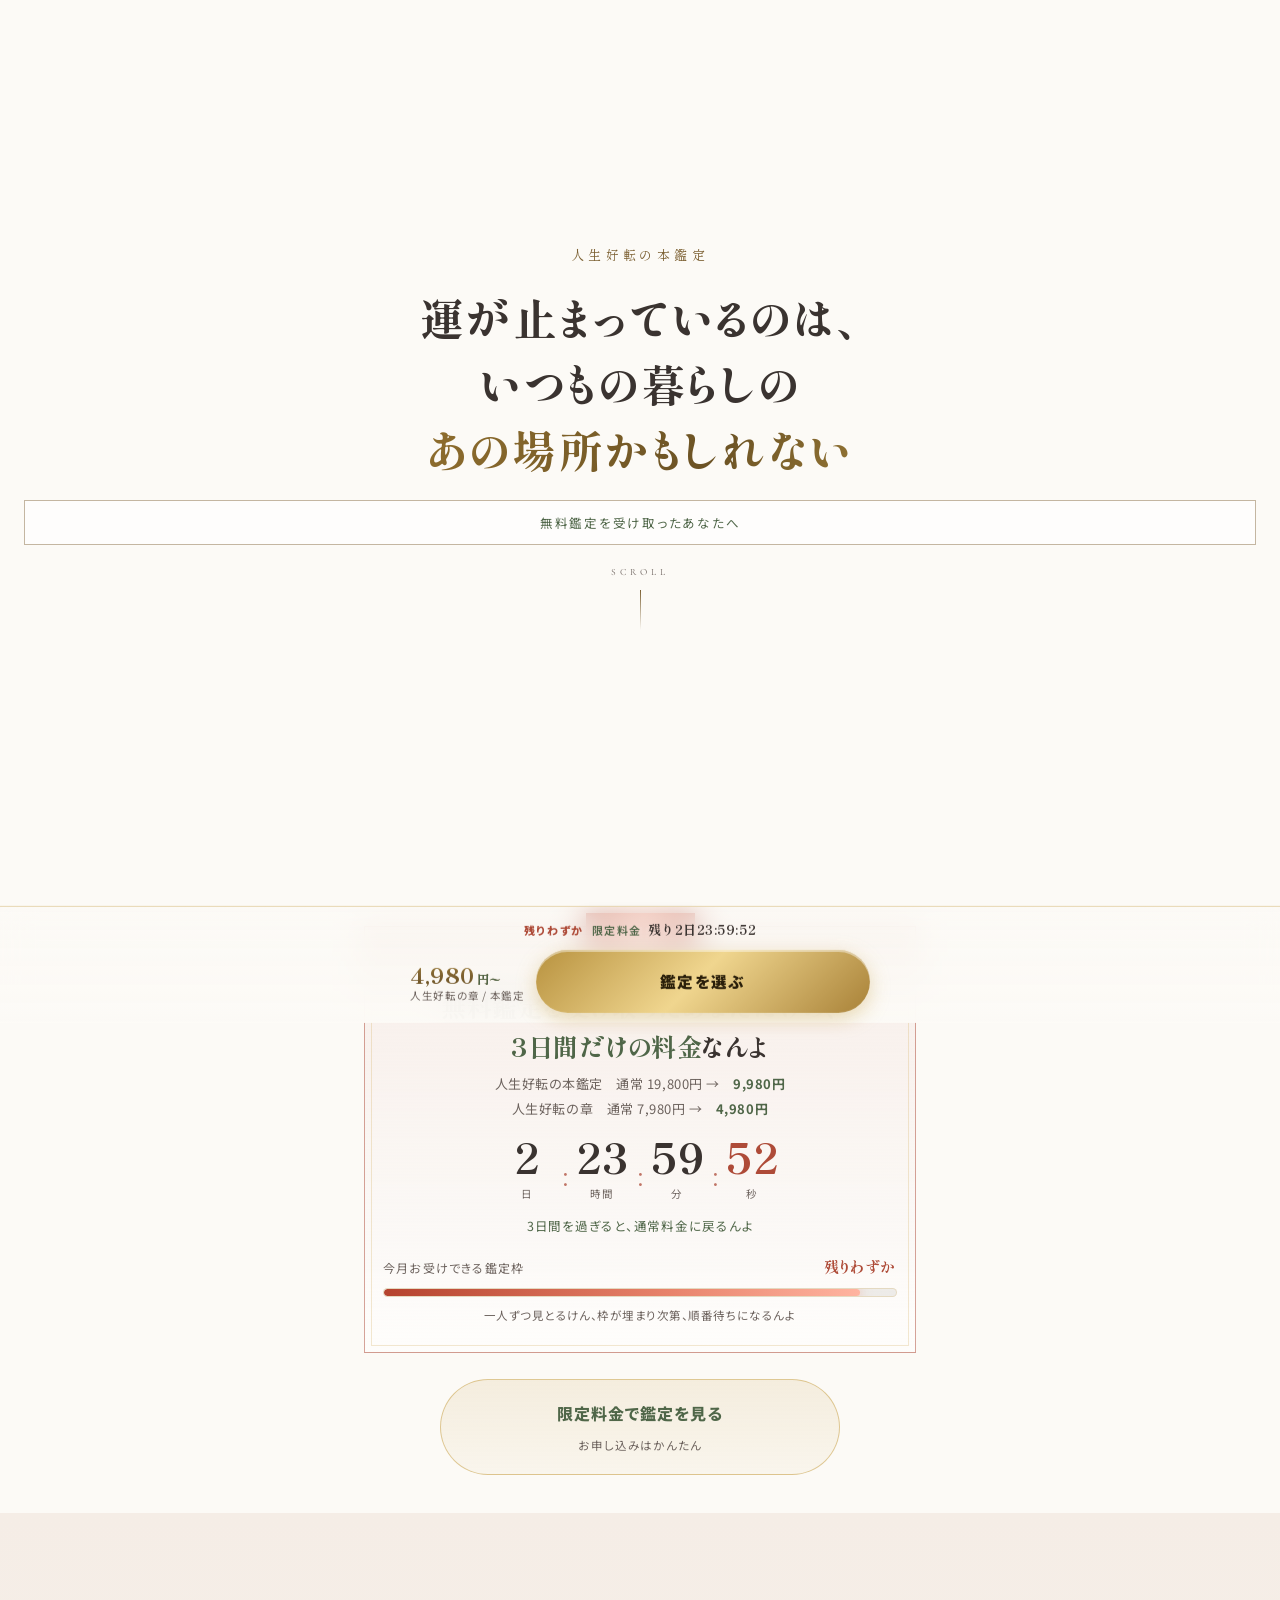
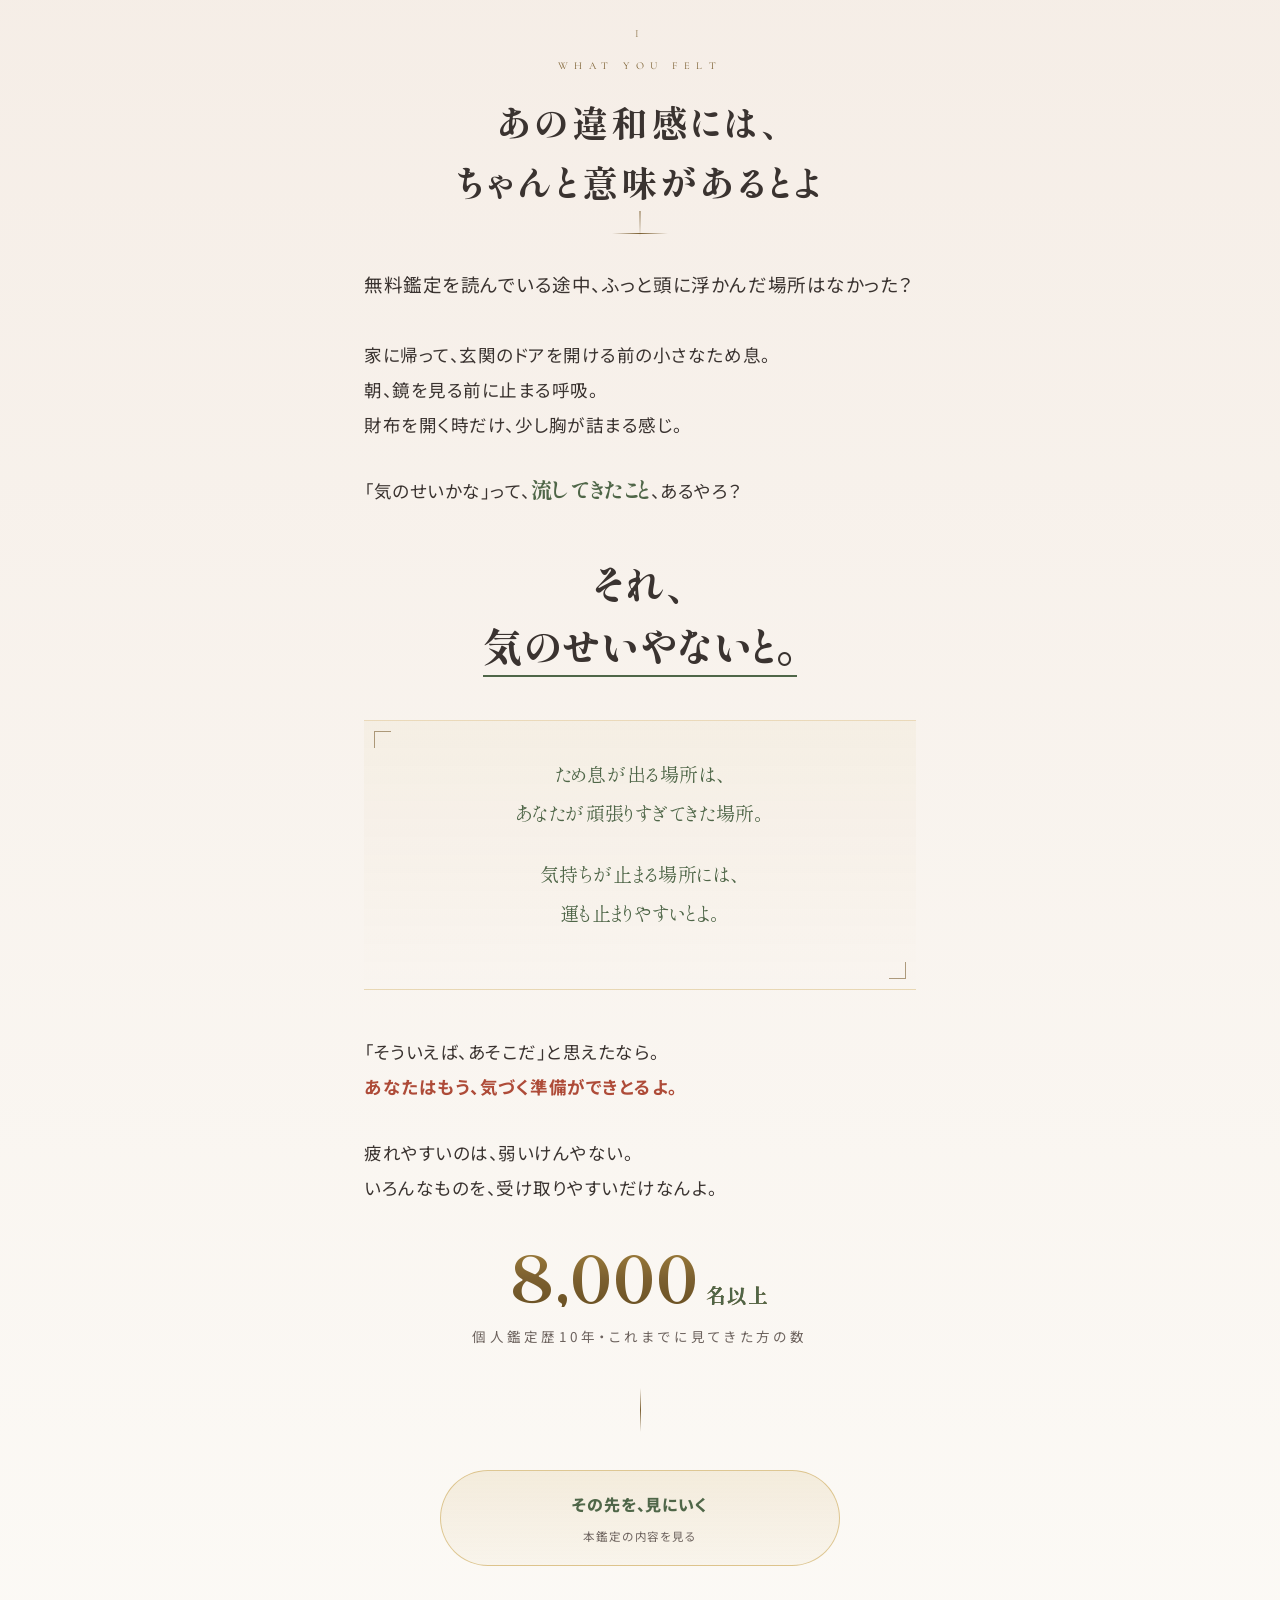
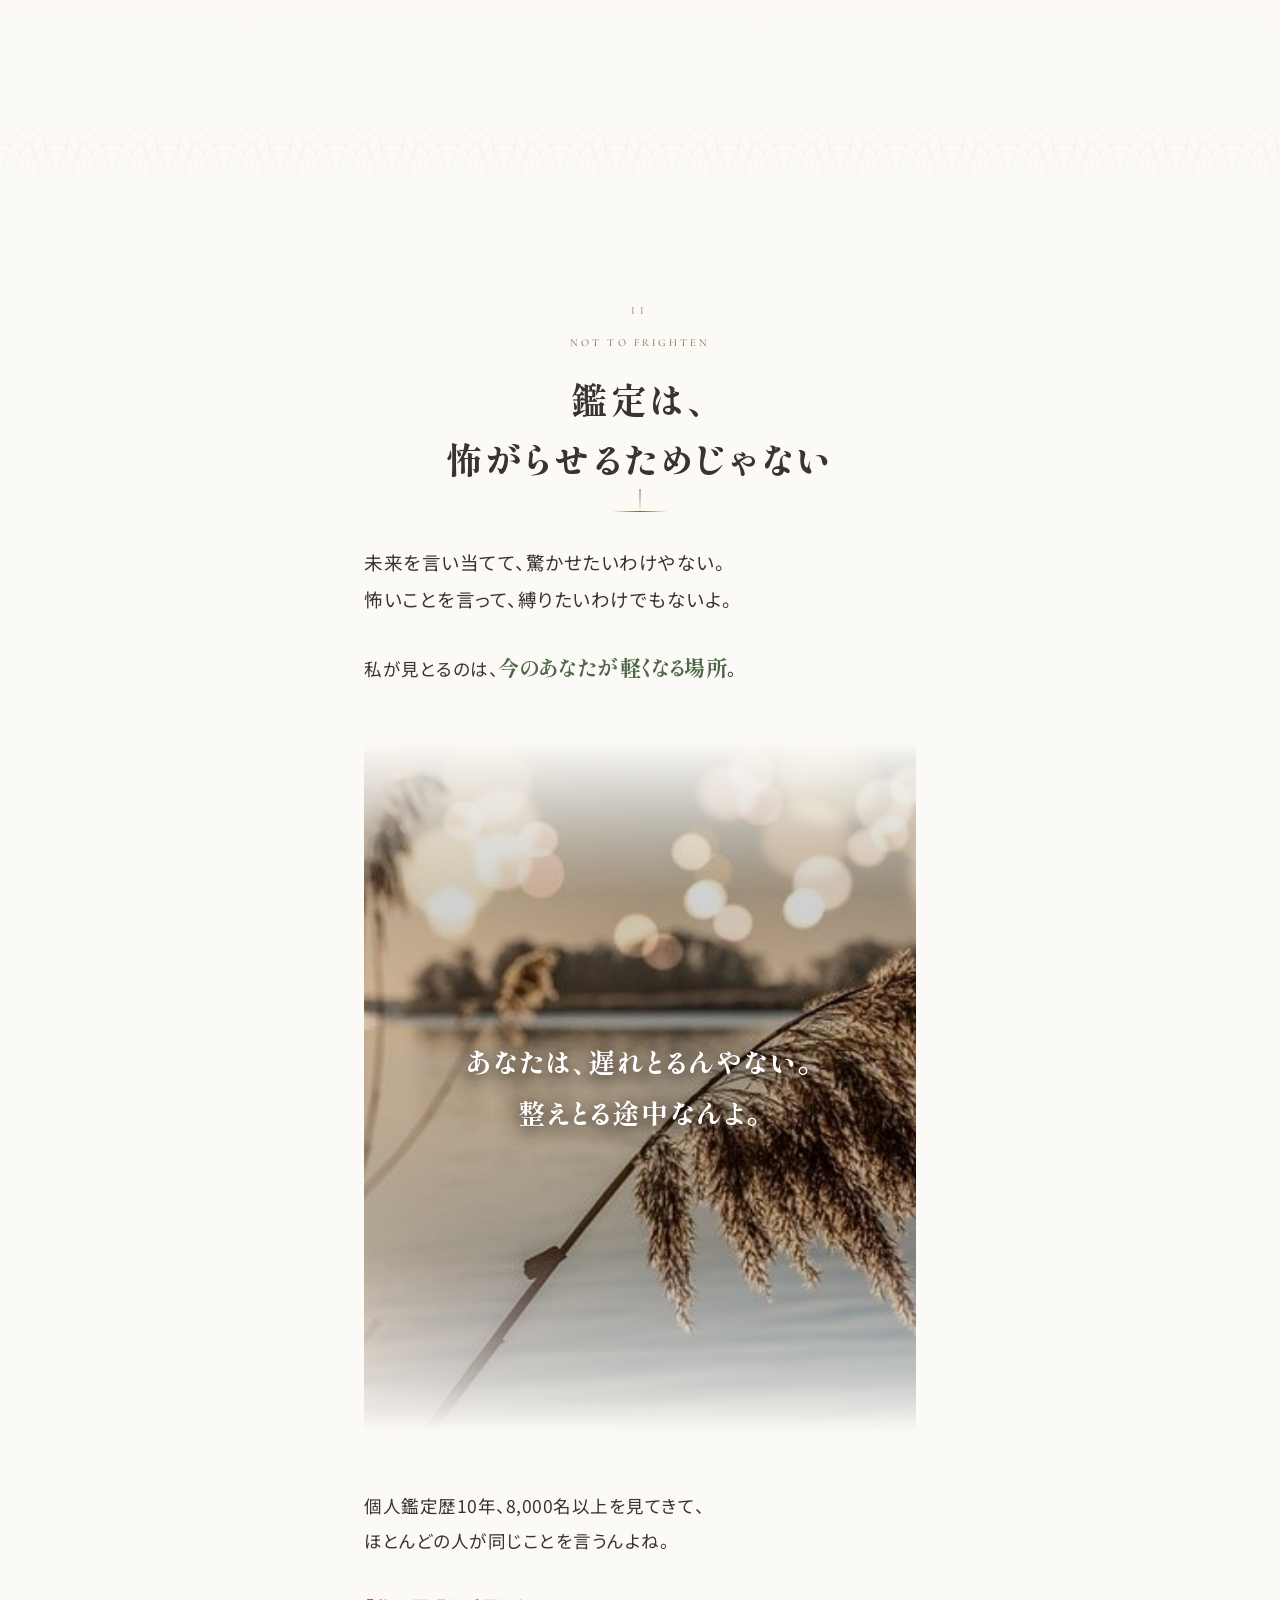
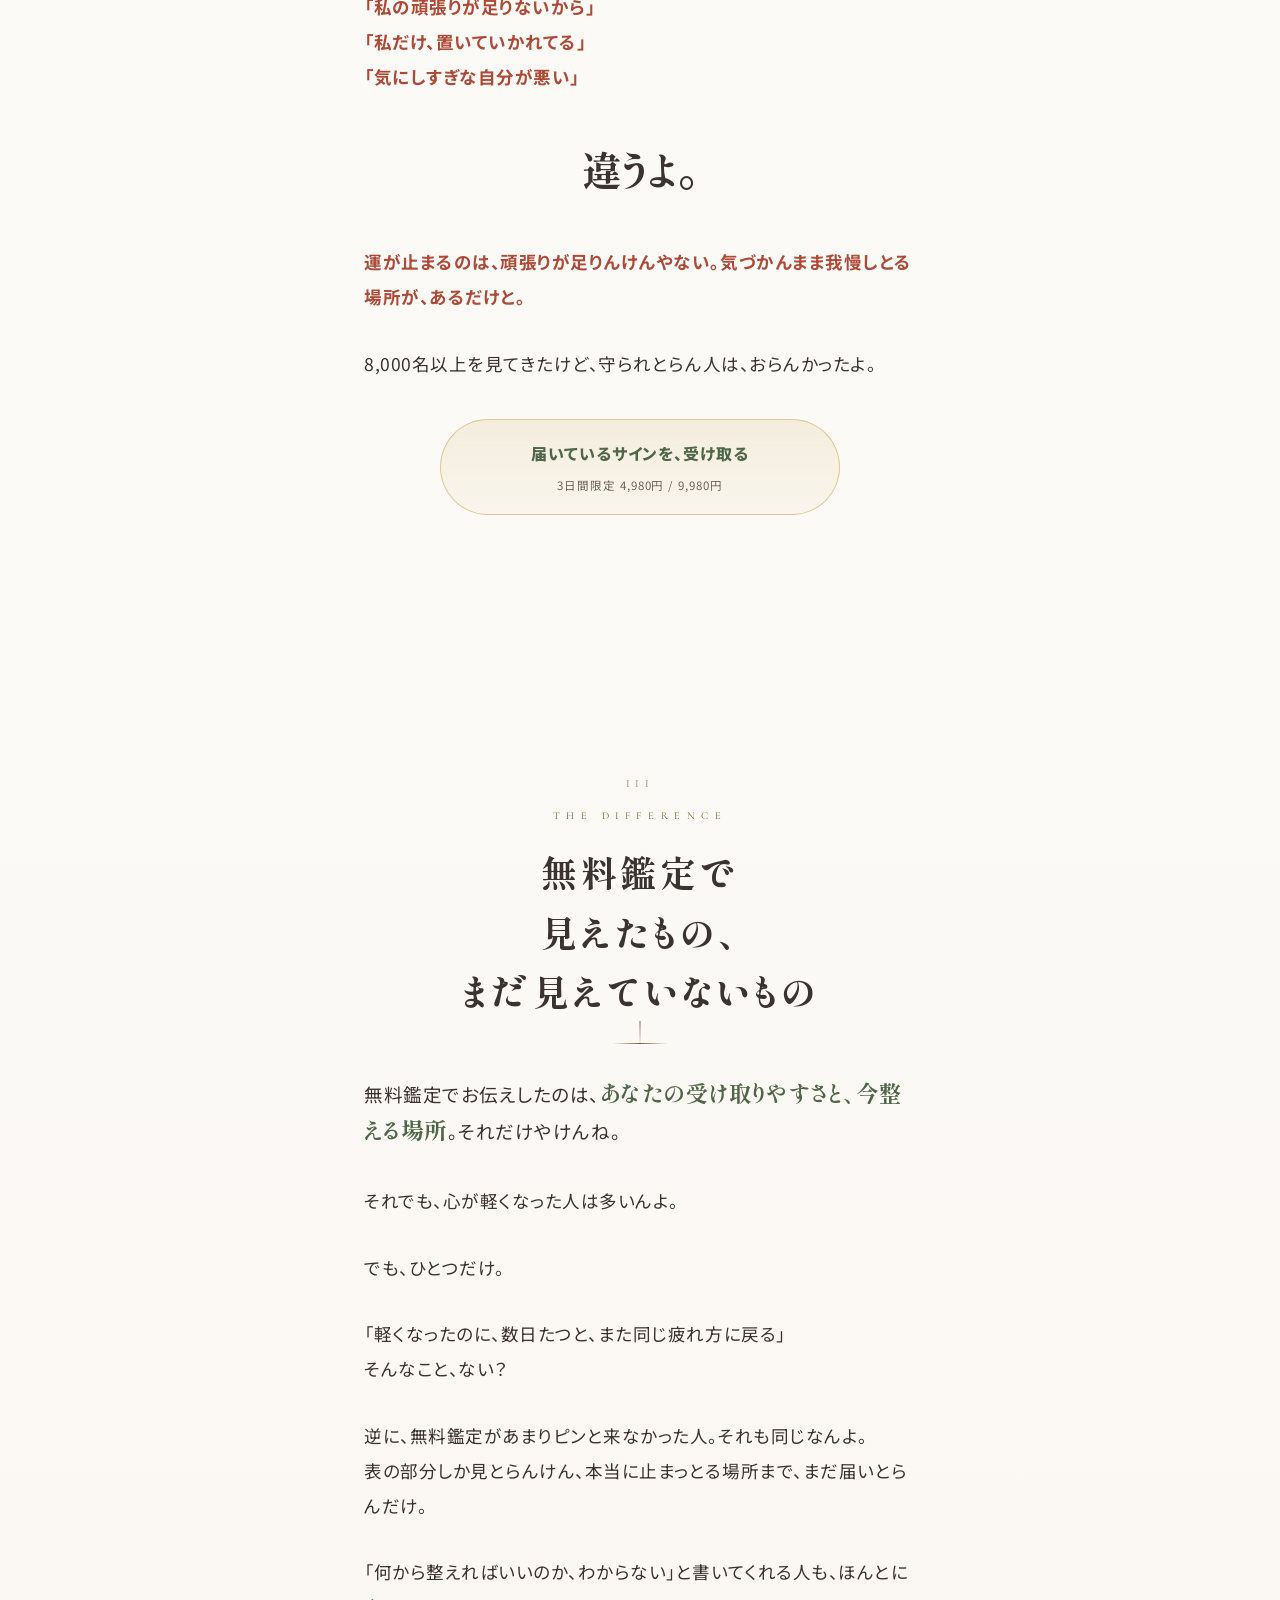
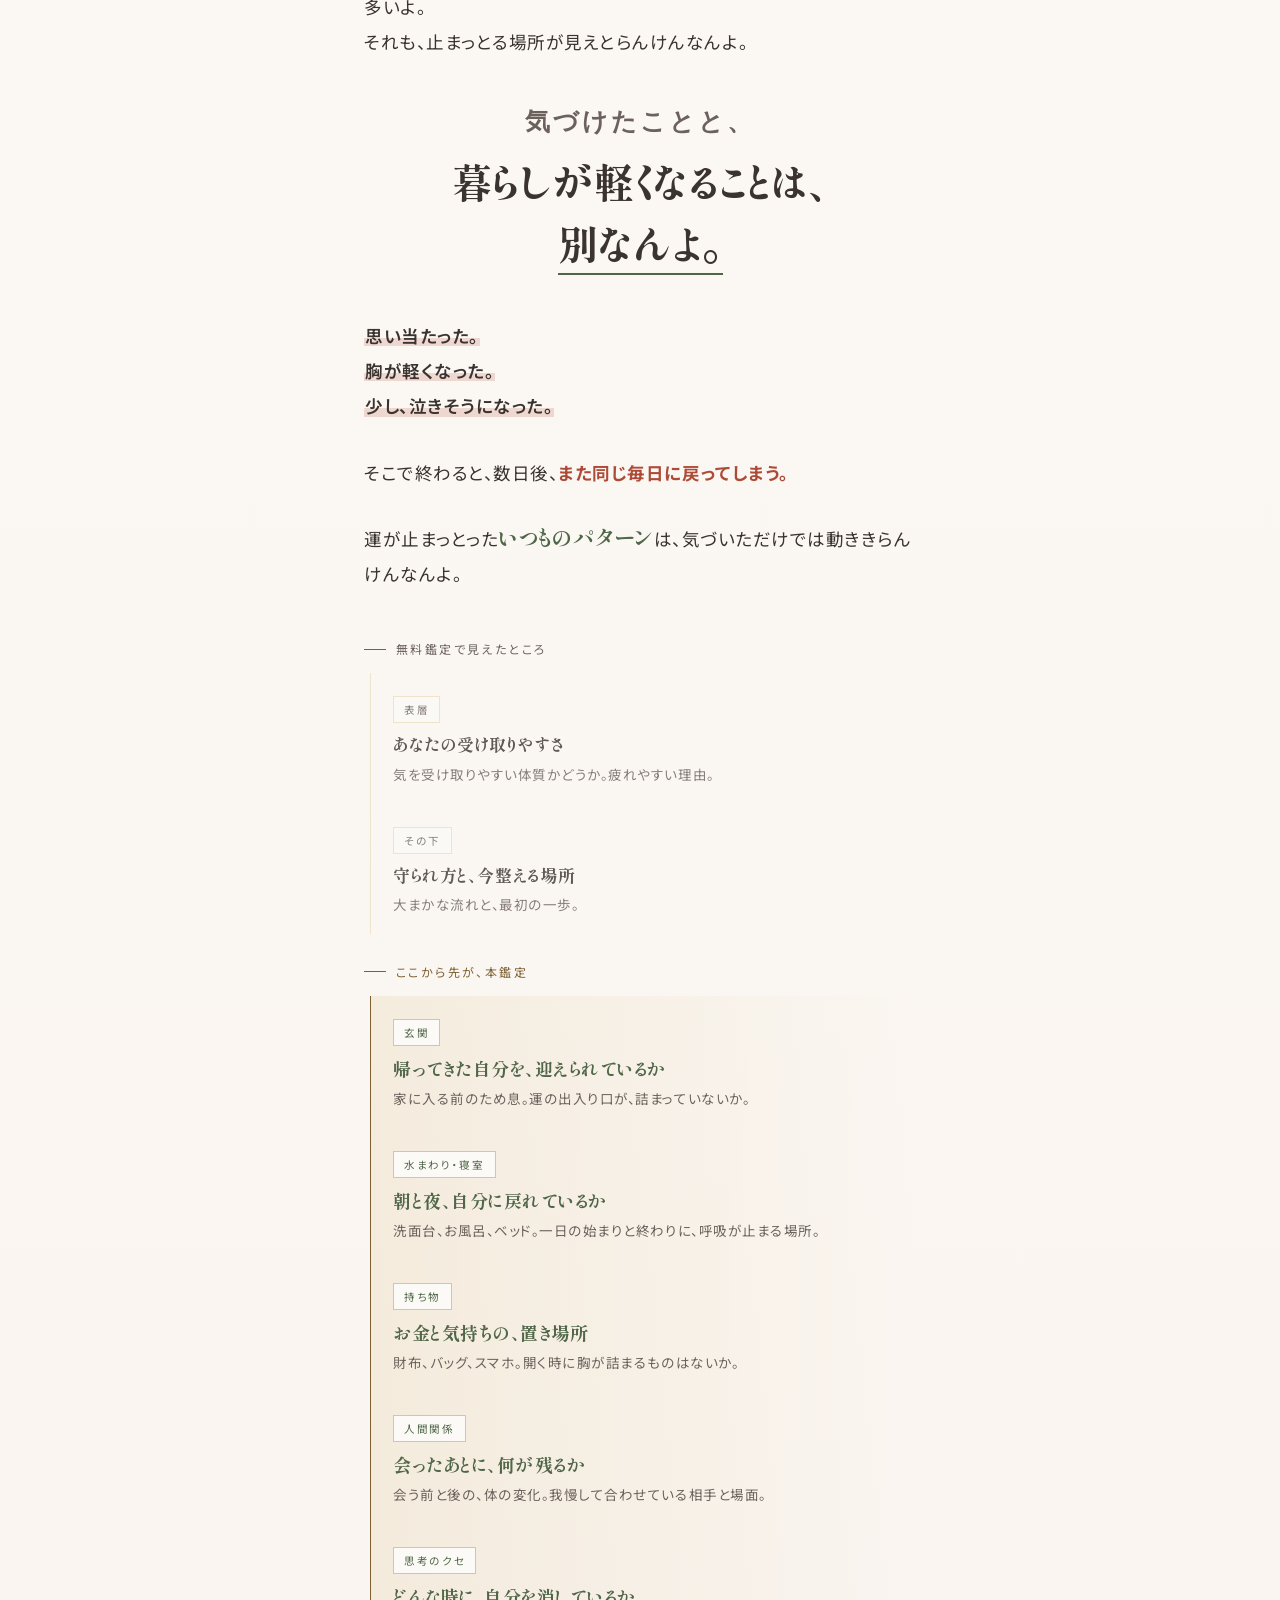
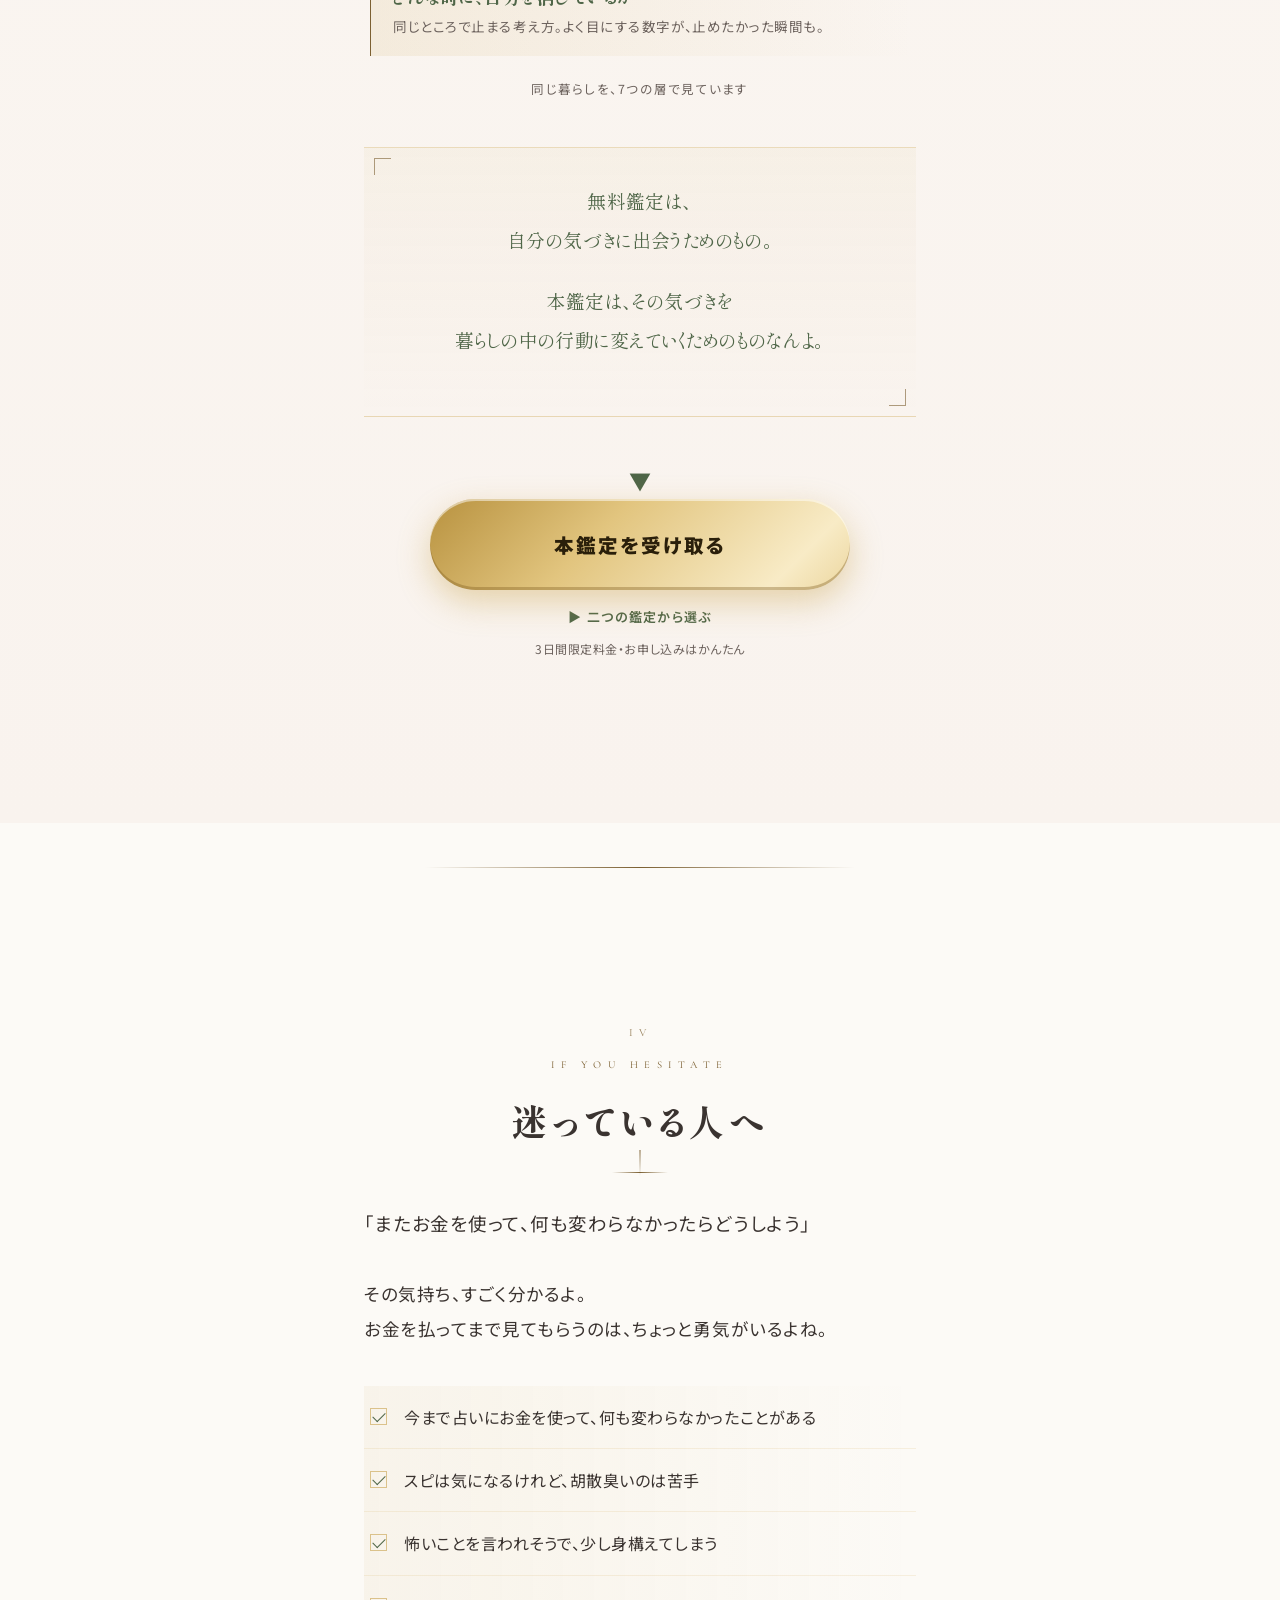
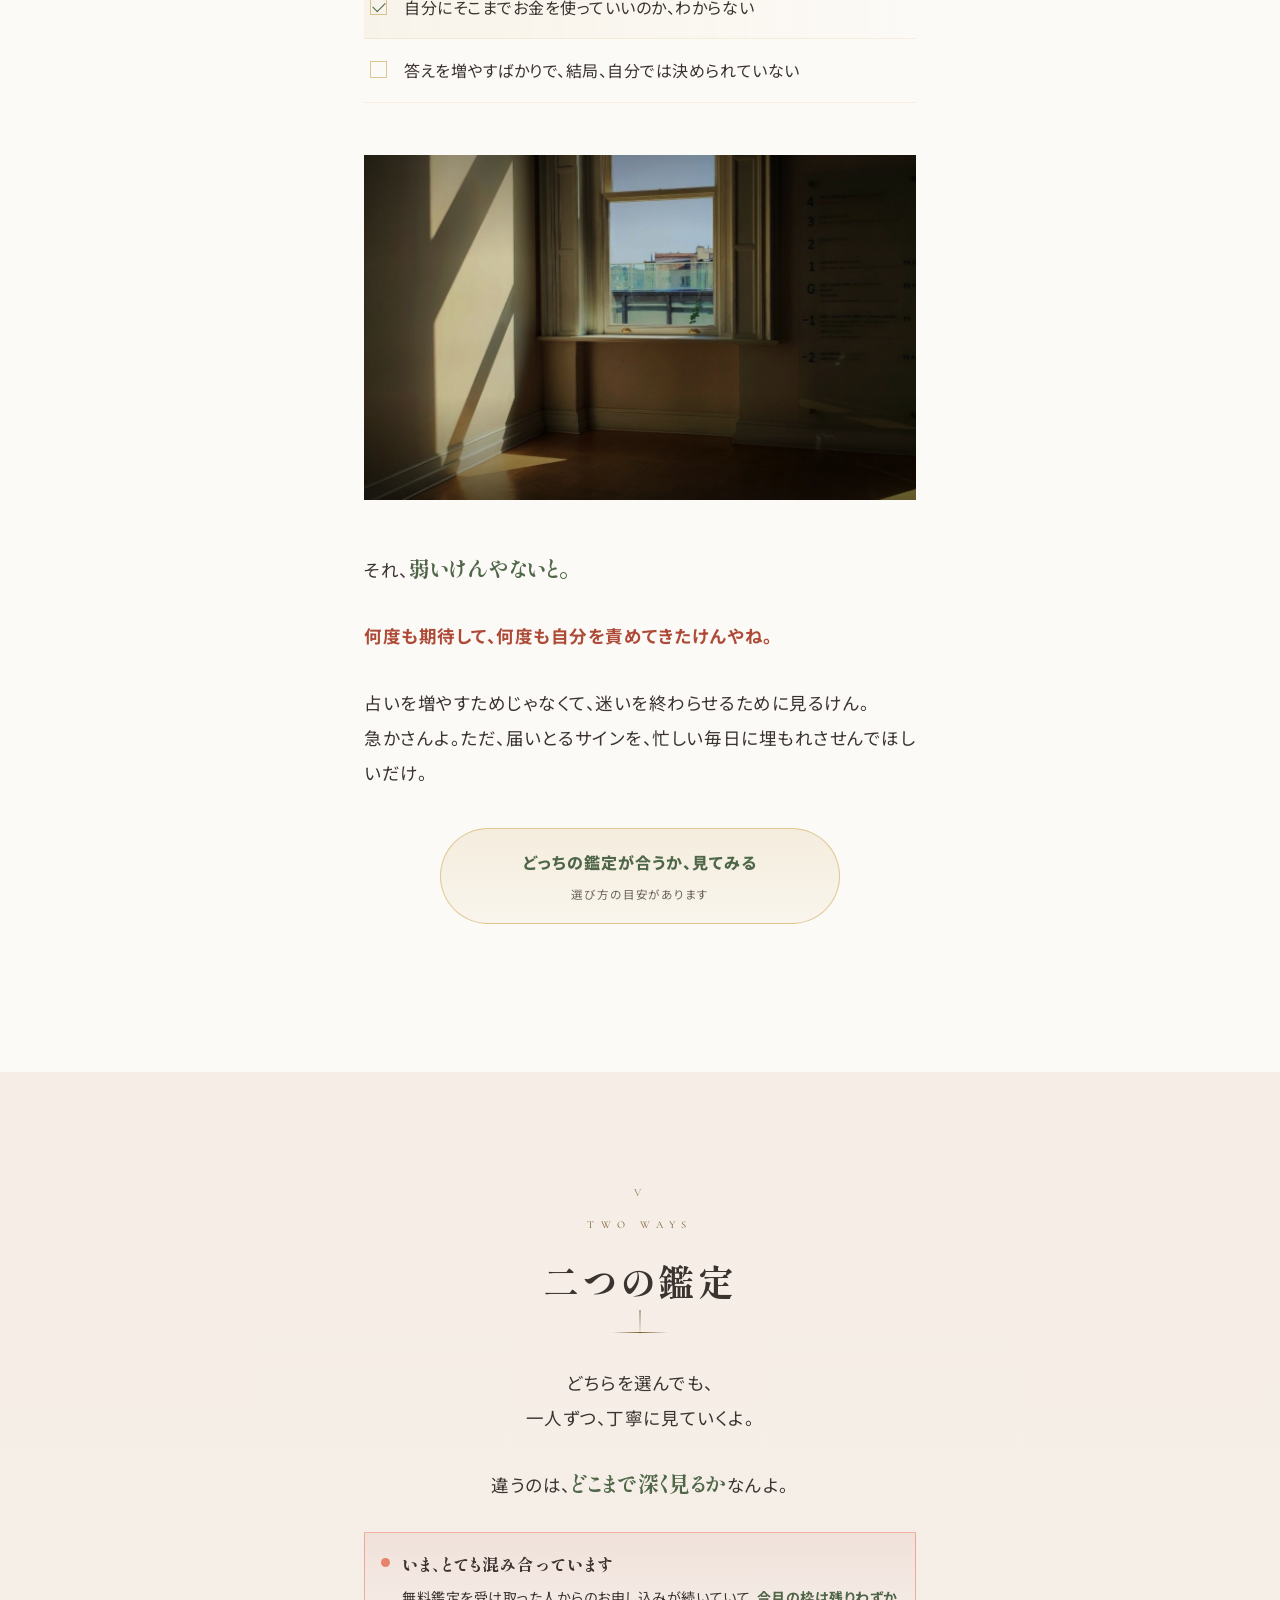
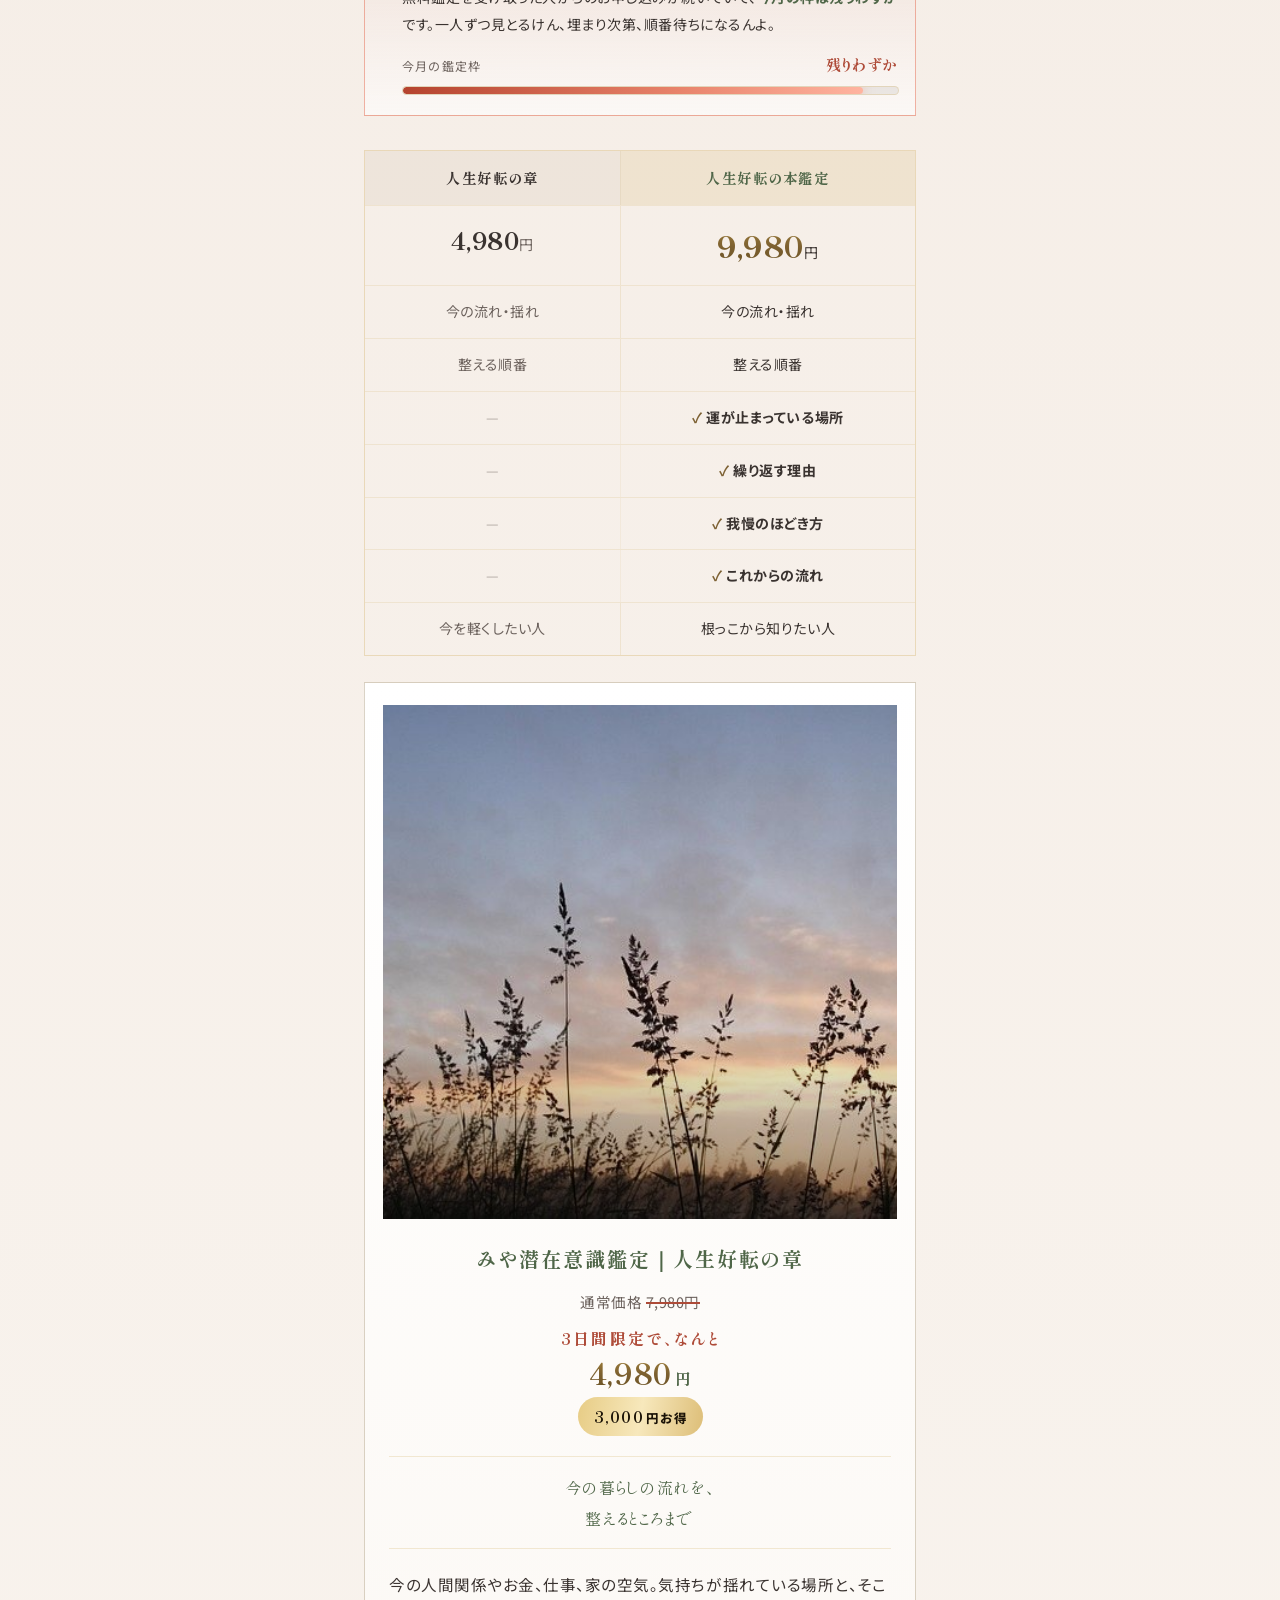
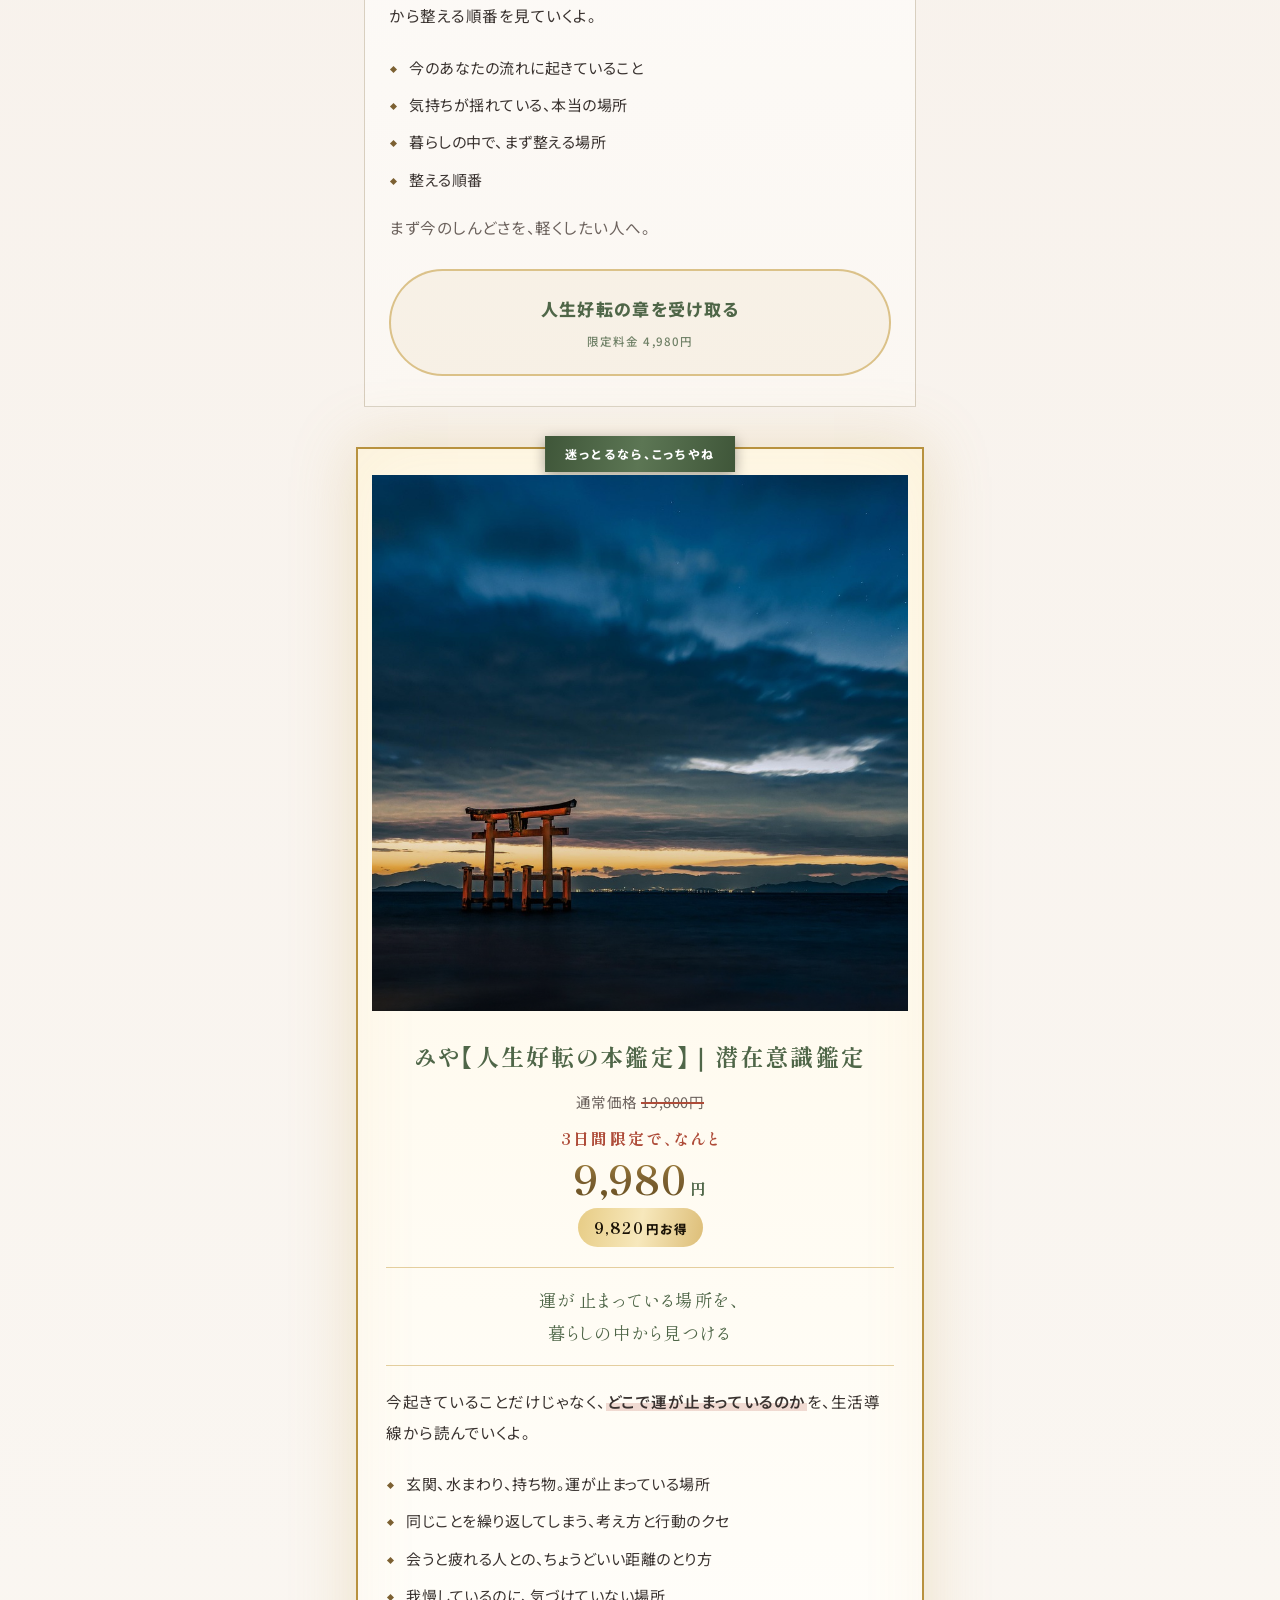
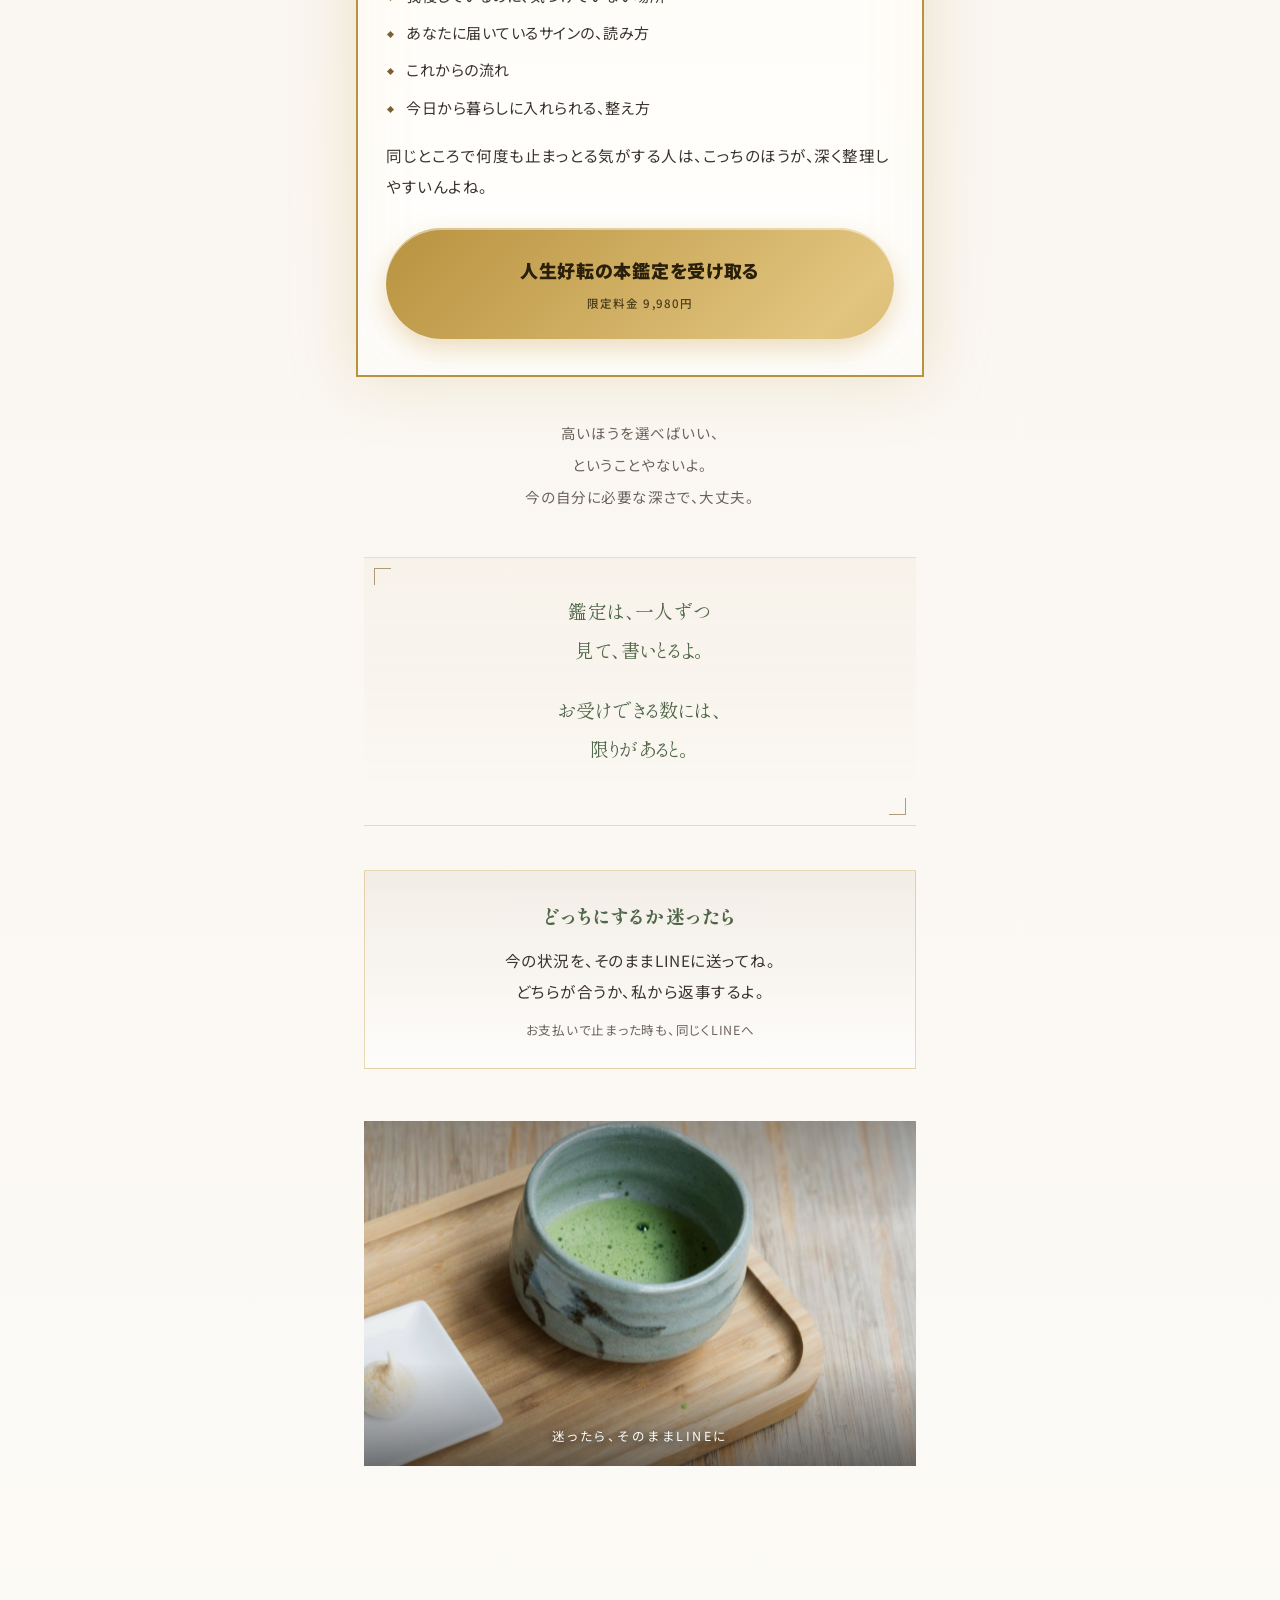
==== commit 7639e346: "画像差し込み" ====
--- a/kantei/index.html
+++ b/kantei/index.html
@@ -108,7 +108,7 @@
     </div>
 
     <div class="ph-full px rv-s">
-      <img src="../img/placeholder.jpg" alt="窓辺の光と花" loading="lazy" decoding="async" onerror="this.closest('.ph,.ph-full,.thumb,.shot,.hero-person')?.style.setProperty('display','none')">
+      <img src="../img/water_02.jpg" alt="窓辺の光と花" loading="lazy" decoding="async" onerror="this.closest('.ph,.ph-full,.thumb,.shot,.hero-person')?.style.setProperty('display','none')">
       <div class="ov rv-b">あなたは、遅れとるんやない。<br>整えとる途中なんよ。</div>
     </div>
 
@@ -230,7 +230,7 @@
     </ul>
 
     <div class="ph wide px rv-s">
-      <img src="../img/placeholder.jpg" alt="やわらかい光の差す部屋" loading="lazy" decoding="async" onerror="this.closest('.ph,.ph-full,.thumb,.shot,.hero-person')?.style.setProperty('display','none')">
+      <img src="../img/room_01.jpg" alt="やわらかい光の差す部屋" loading="lazy" decoding="async" onerror="this.closest('.ph,.ph-full,.thumb,.shot,.hero-person')?.style.setProperty('display','none')">
     </div>
 
     <div class="stag">
@@ -282,7 +282,7 @@
 
     <!-- 人生好転の章 -->
     <div class="item rv">
-      <div class="thumb"><img src="../img/placeholder.jpg" alt="みや潜在意識鑑定 人生好転の章" loading="lazy" decoding="async" onerror="this.closest('.ph,.ph-full,.thumb,.shot,.hero-person')?.style.setProperty('display','none')"></div>
+      <div class="thumb"><img src="../img/light_02.jpg" alt="みや潜在意識鑑定 人生好転の章" loading="lazy" decoding="async" onerror="this.closest('.ph,.ph-full,.thumb,.shot,.hero-person')?.style.setProperty('display','none')"></div>
       <div class="pname">みや潜在意識鑑定｜人生好転の章</div>
       <div class="pr-stage">
         <div class="was">通常価格 <s>7,980円</s></div>
@@ -305,7 +305,7 @@
     <!-- 人生好転の本鑑定（推奨） -->
     <div class="item rec">
       <div class="badge">迷っとるなら、こっちやね</div>
-      <div class="thumb"><img src="../img/placeholder.jpg" alt="みや人生好転の本鑑定" loading="lazy" decoding="async" onerror="this.closest('.ph,.ph-full,.thumb,.shot,.hero-person')?.style.setProperty('display','none')"></div>
+      <div class="thumb"><img src="../img/japan_01.jpg" alt="みや人生好転の本鑑定" loading="lazy" decoding="async" onerror="this.closest('.ph,.ph-full,.thumb,.shot,.hero-person')?.style.setProperty('display','none')"></div>
       <div class="pname">みや【人生好転の本鑑定】｜潜在意識鑑定</div>
       <div class="pr-stage">
         <div class="was">通常価格 <s>19,800円</s></div>
@@ -344,7 +344,7 @@
     </div>
 
     <div class="ph wide px rv-s">
-      <img src="../img/placeholder.jpg" alt="湯呑みを持つ手" loading="lazy" decoding="async" onerror="this.closest('.ph,.ph-full,.thumb,.shot,.hero-person')?.style.setProperty('display','none')">
+      <img src="../img/hands_tea.jpg" alt="湯呑みを持つ手" loading="lazy" decoding="async" onerror="this.closest('.ph,.ph-full,.thumb,.shot,.hero-person')?.style.setProperty('display','none')">
       <div class="cap">迷ったら、そのままLINEに</div>
     </div>
   </div>
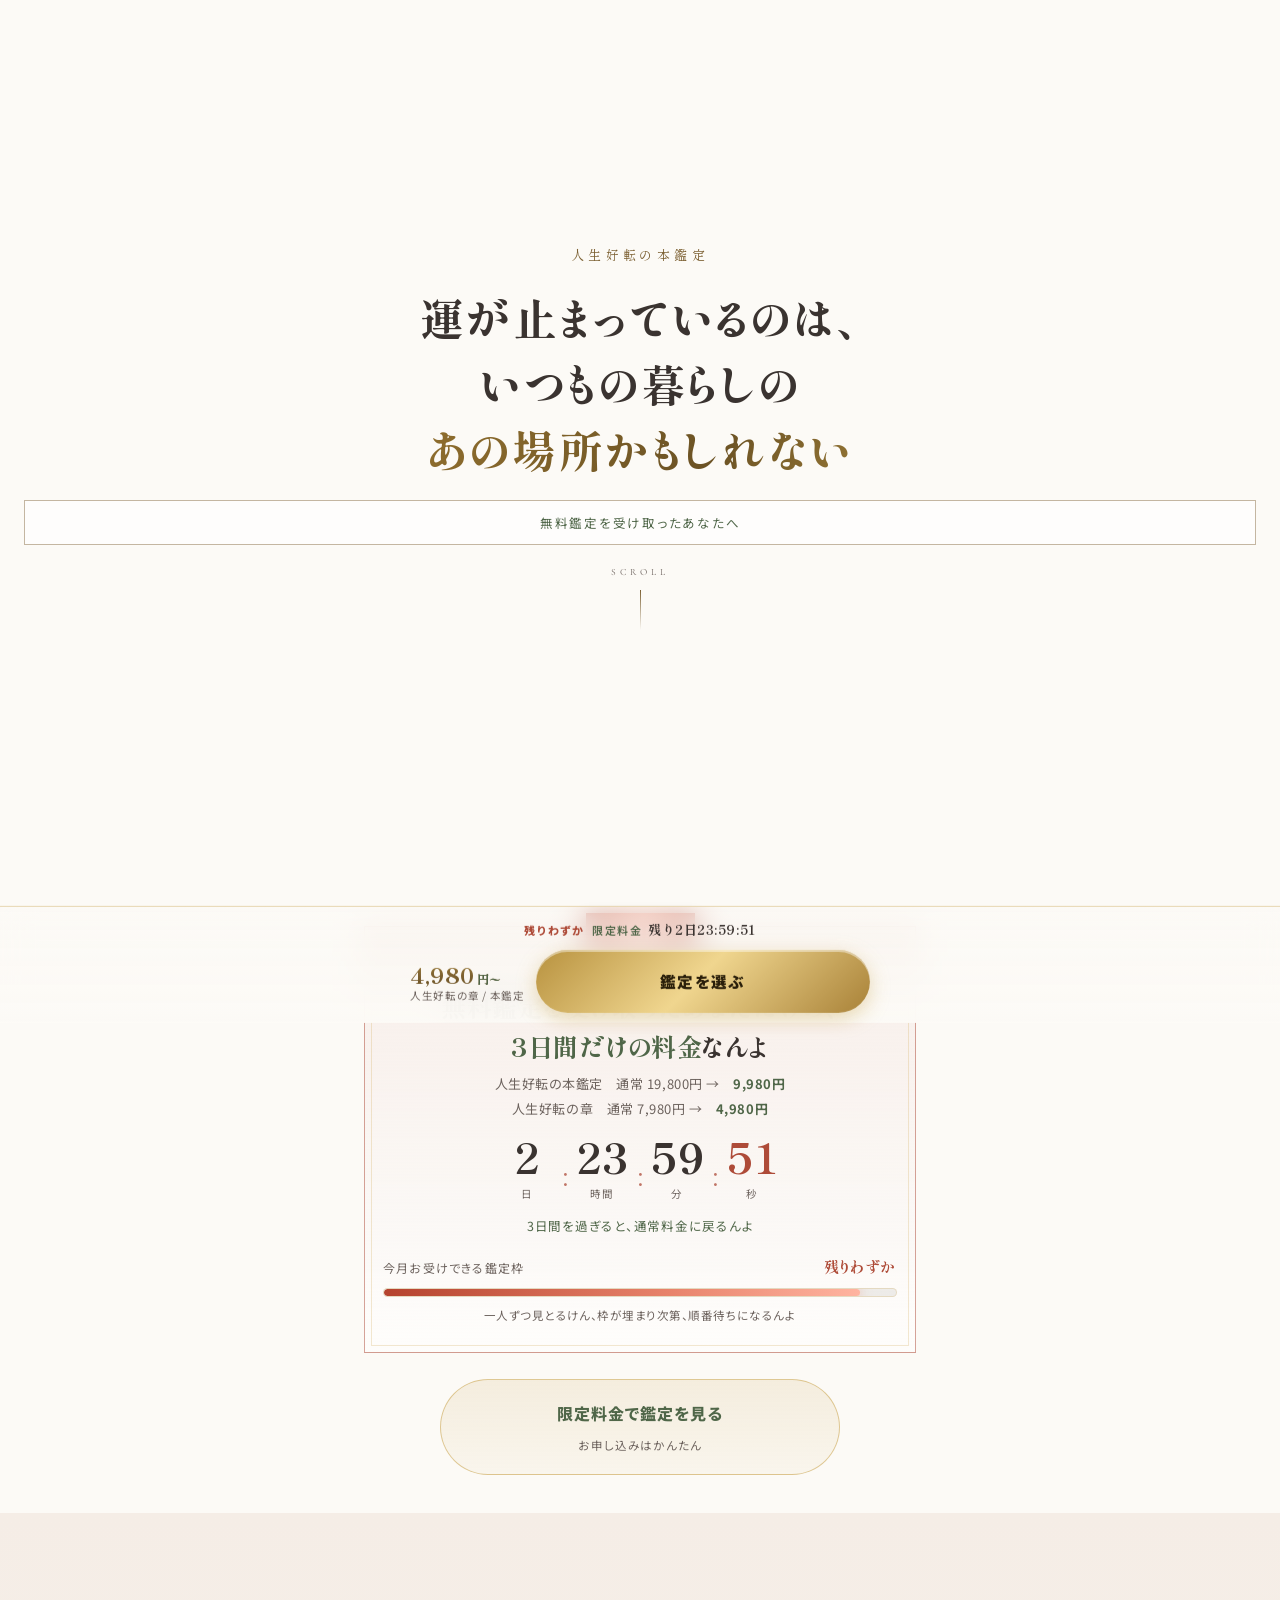
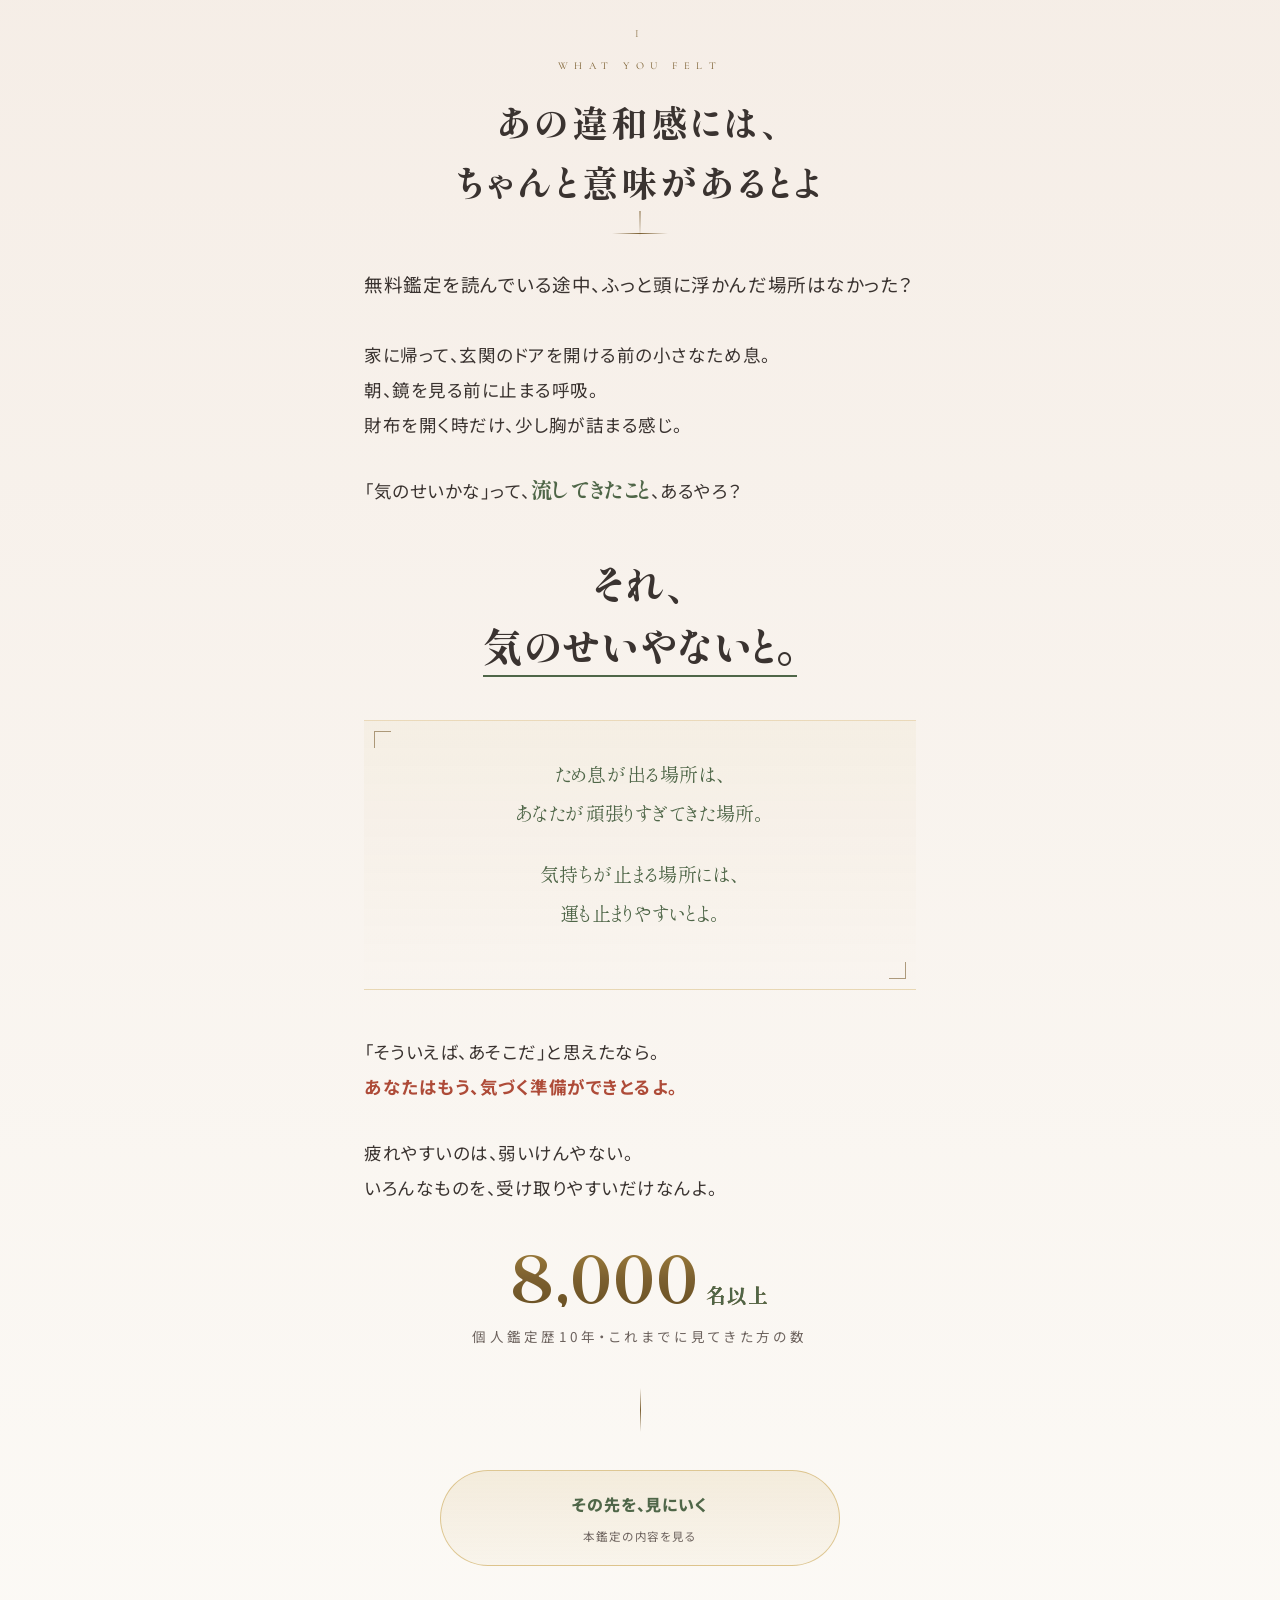
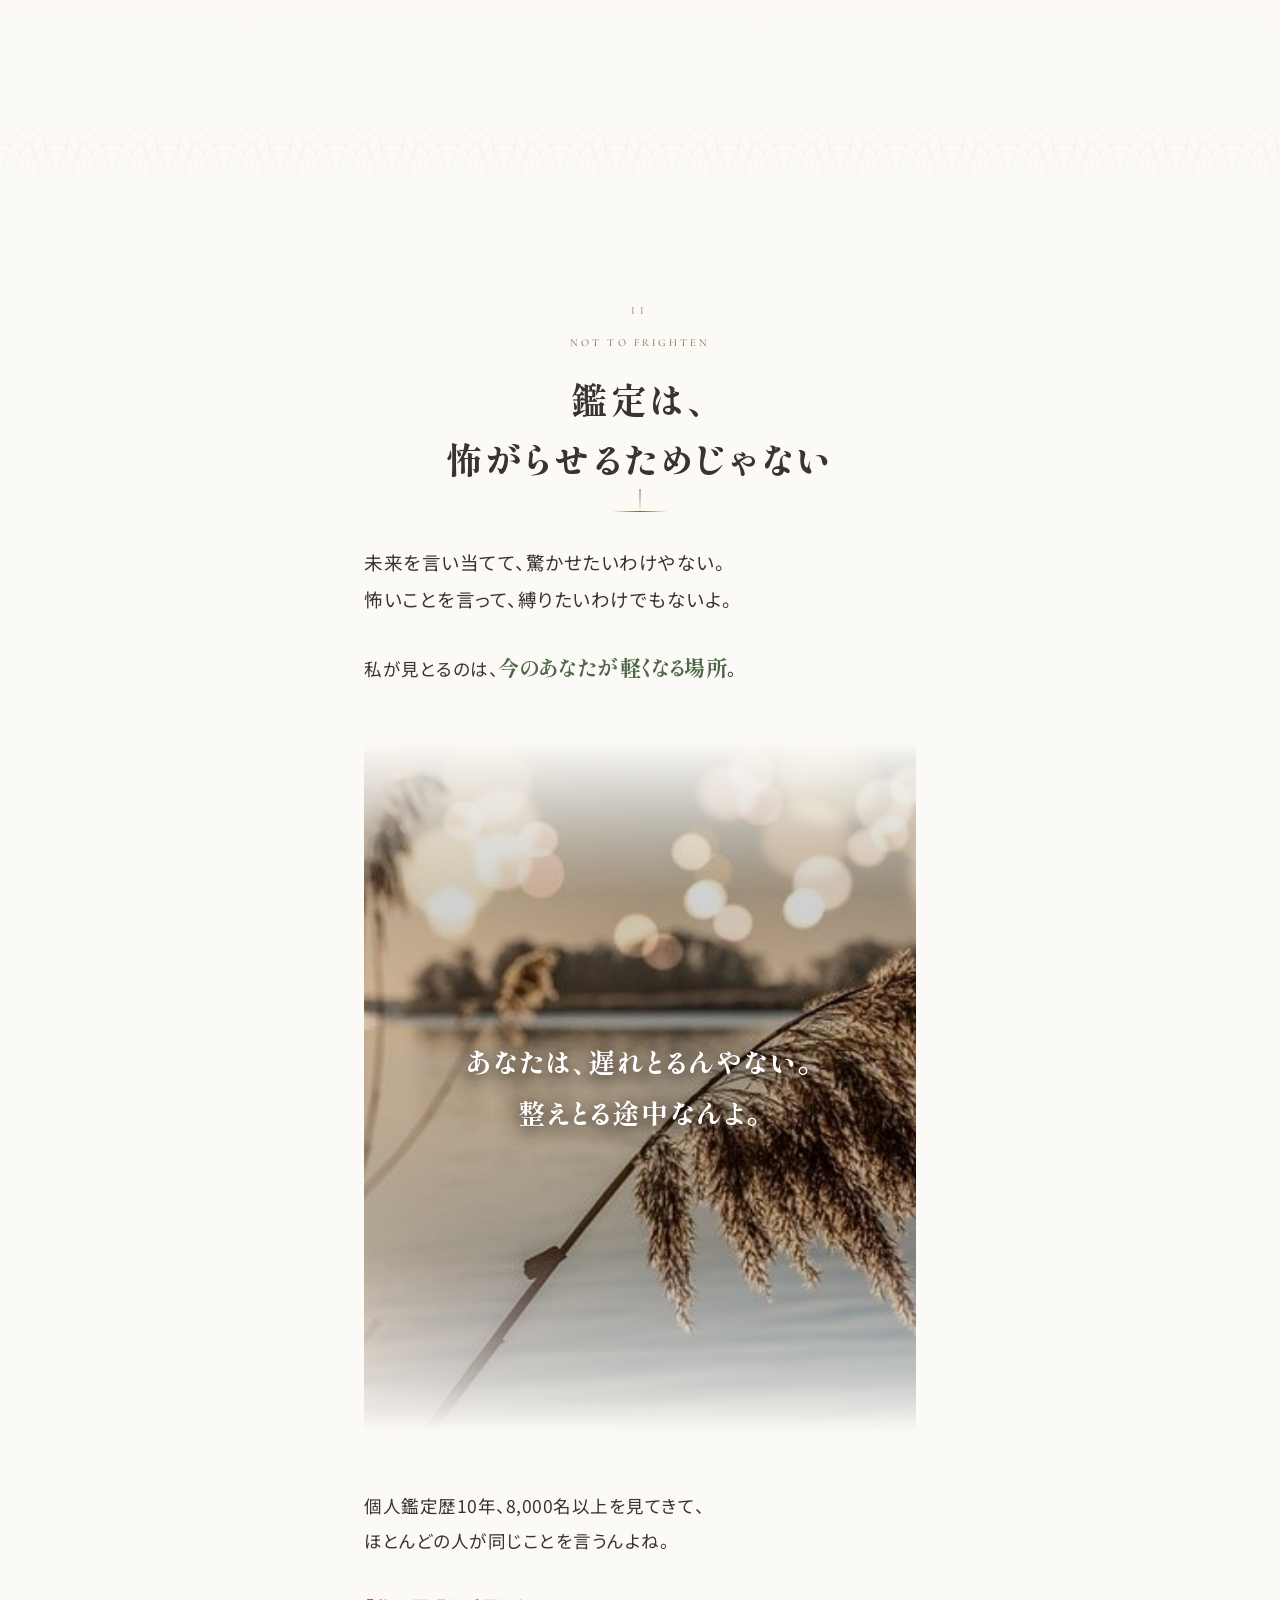
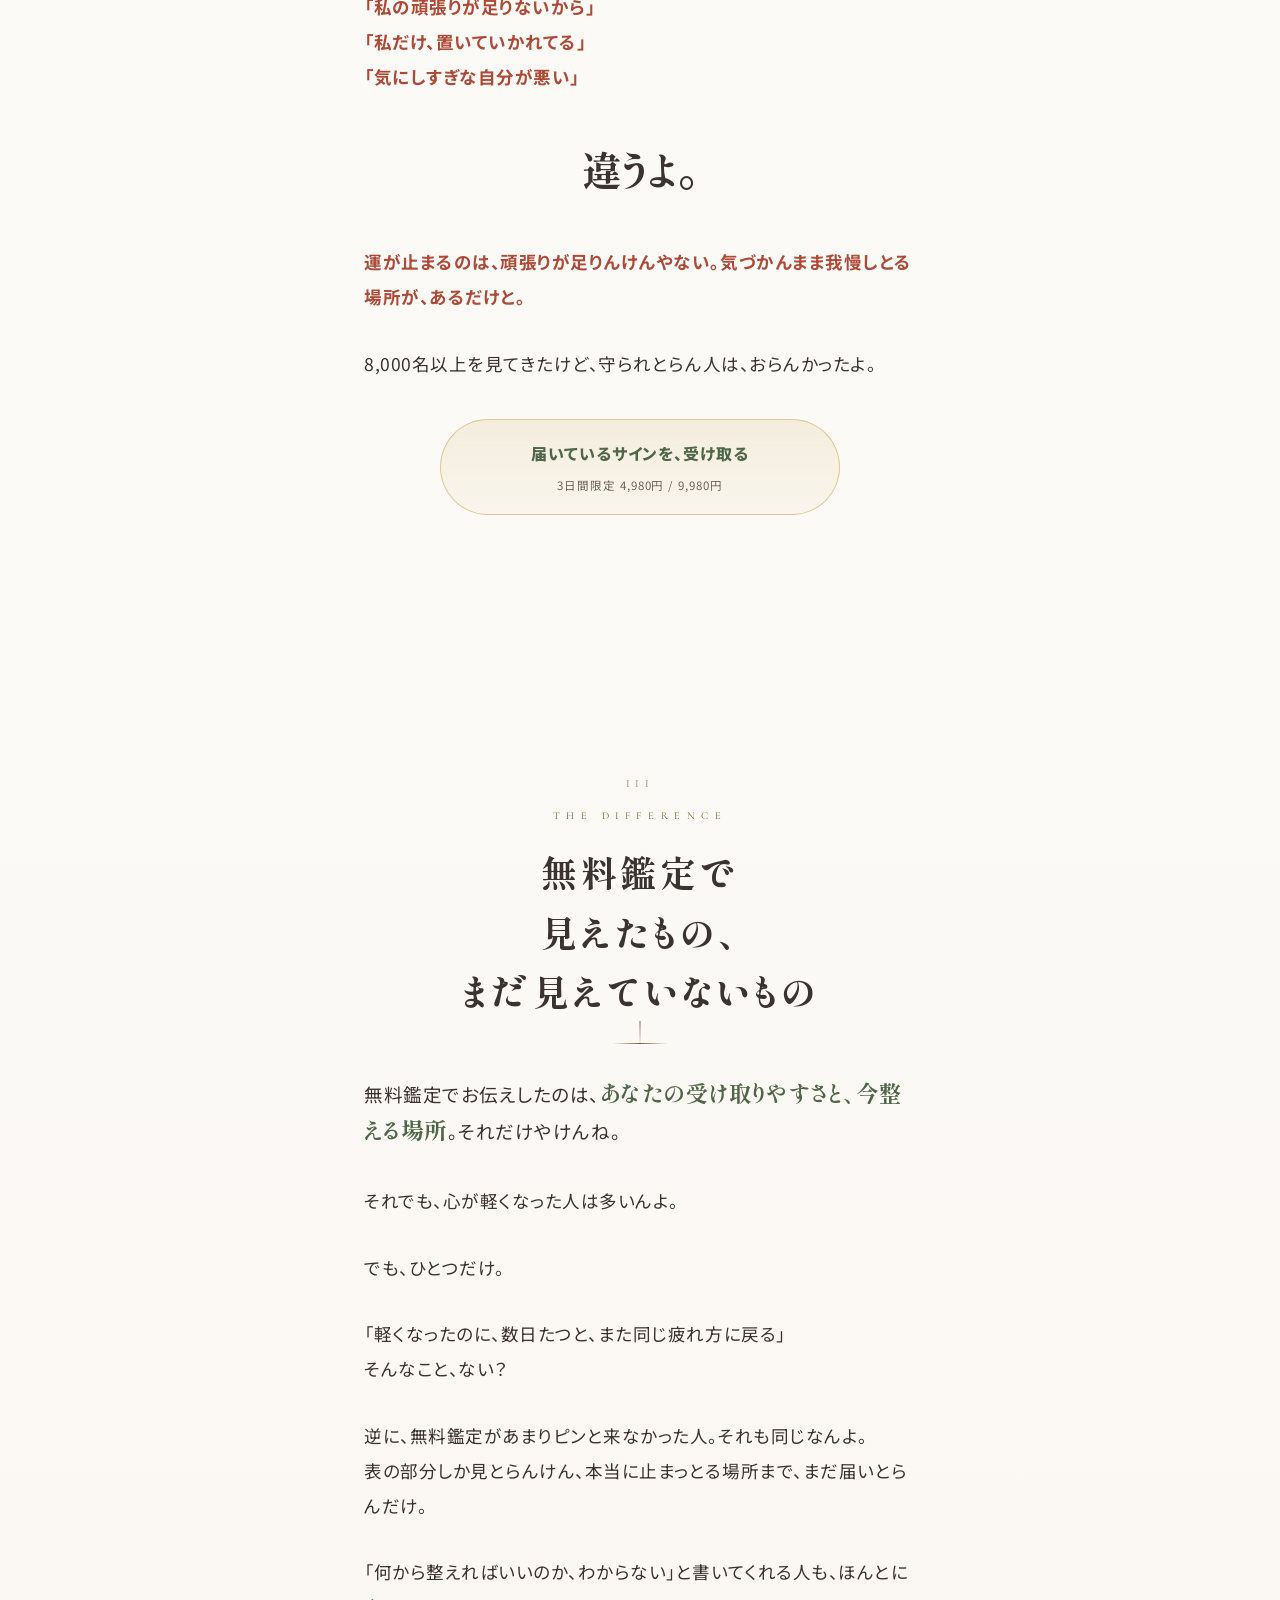
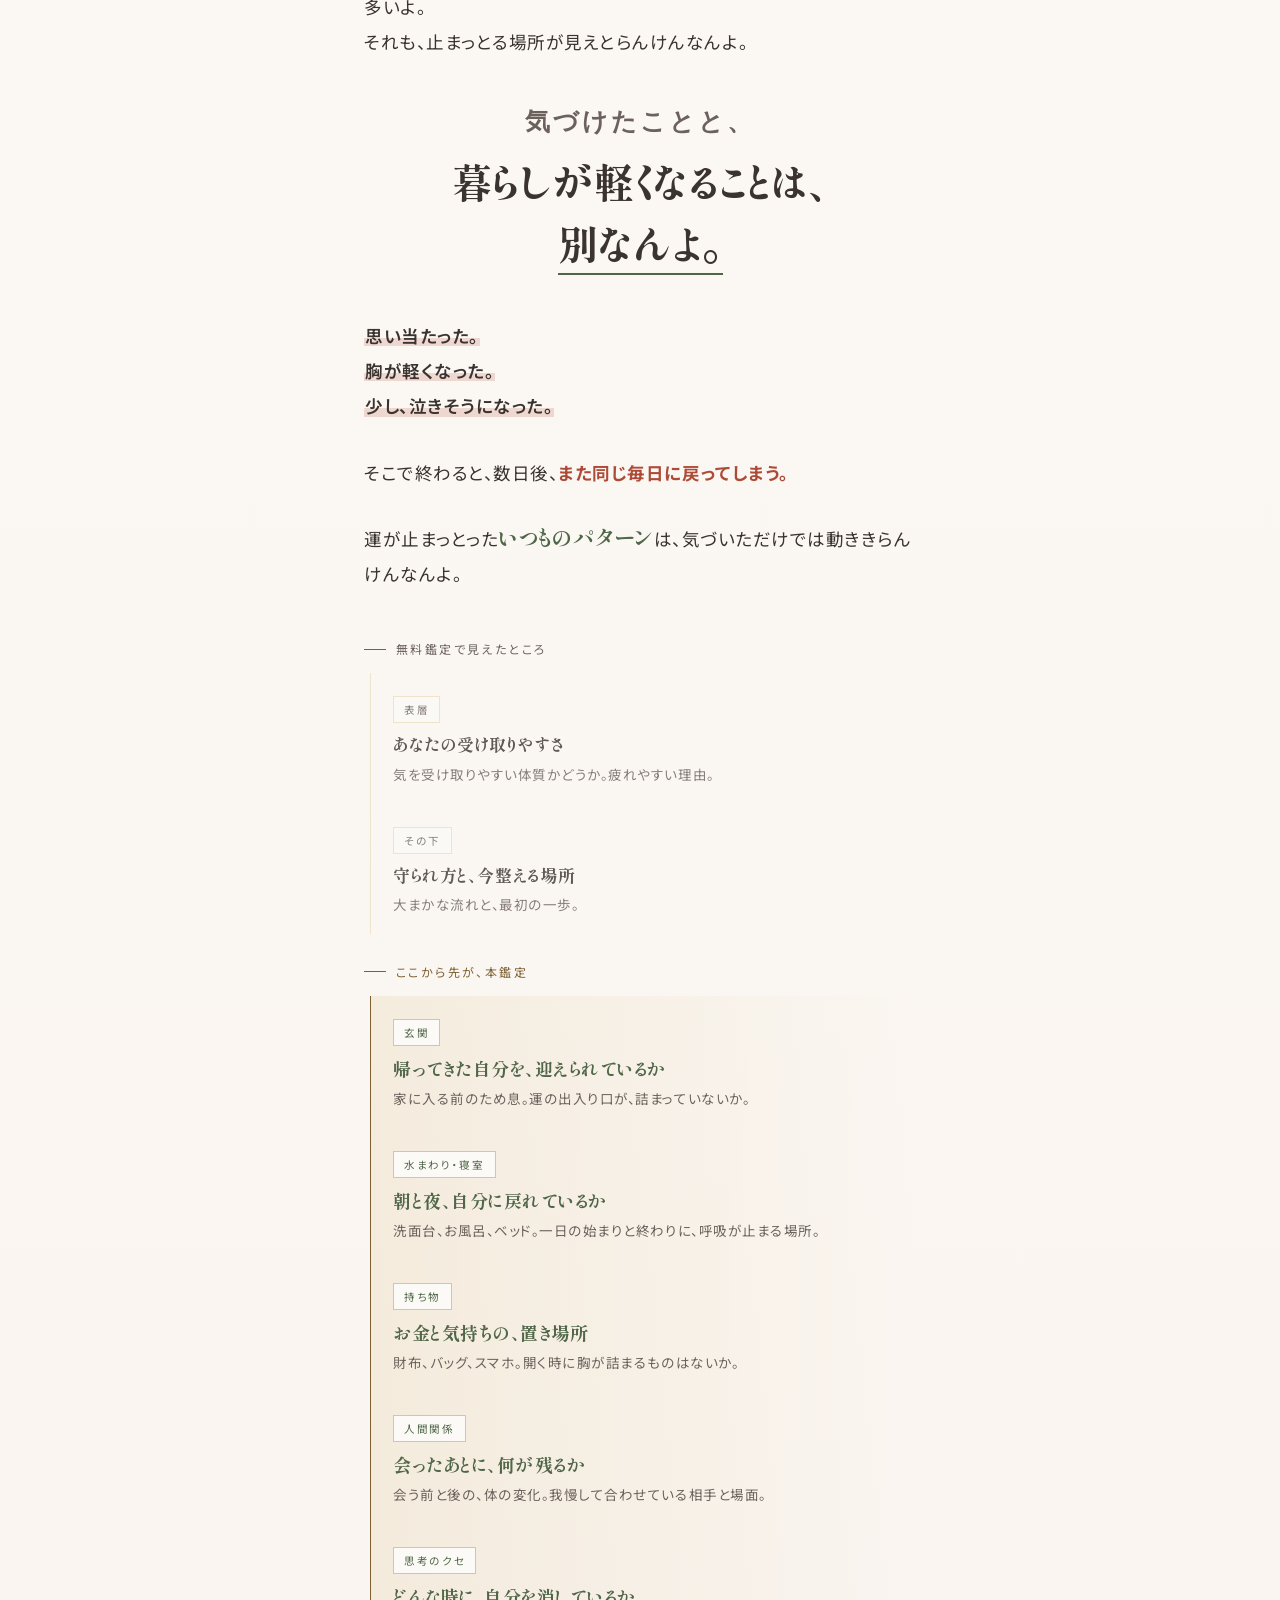
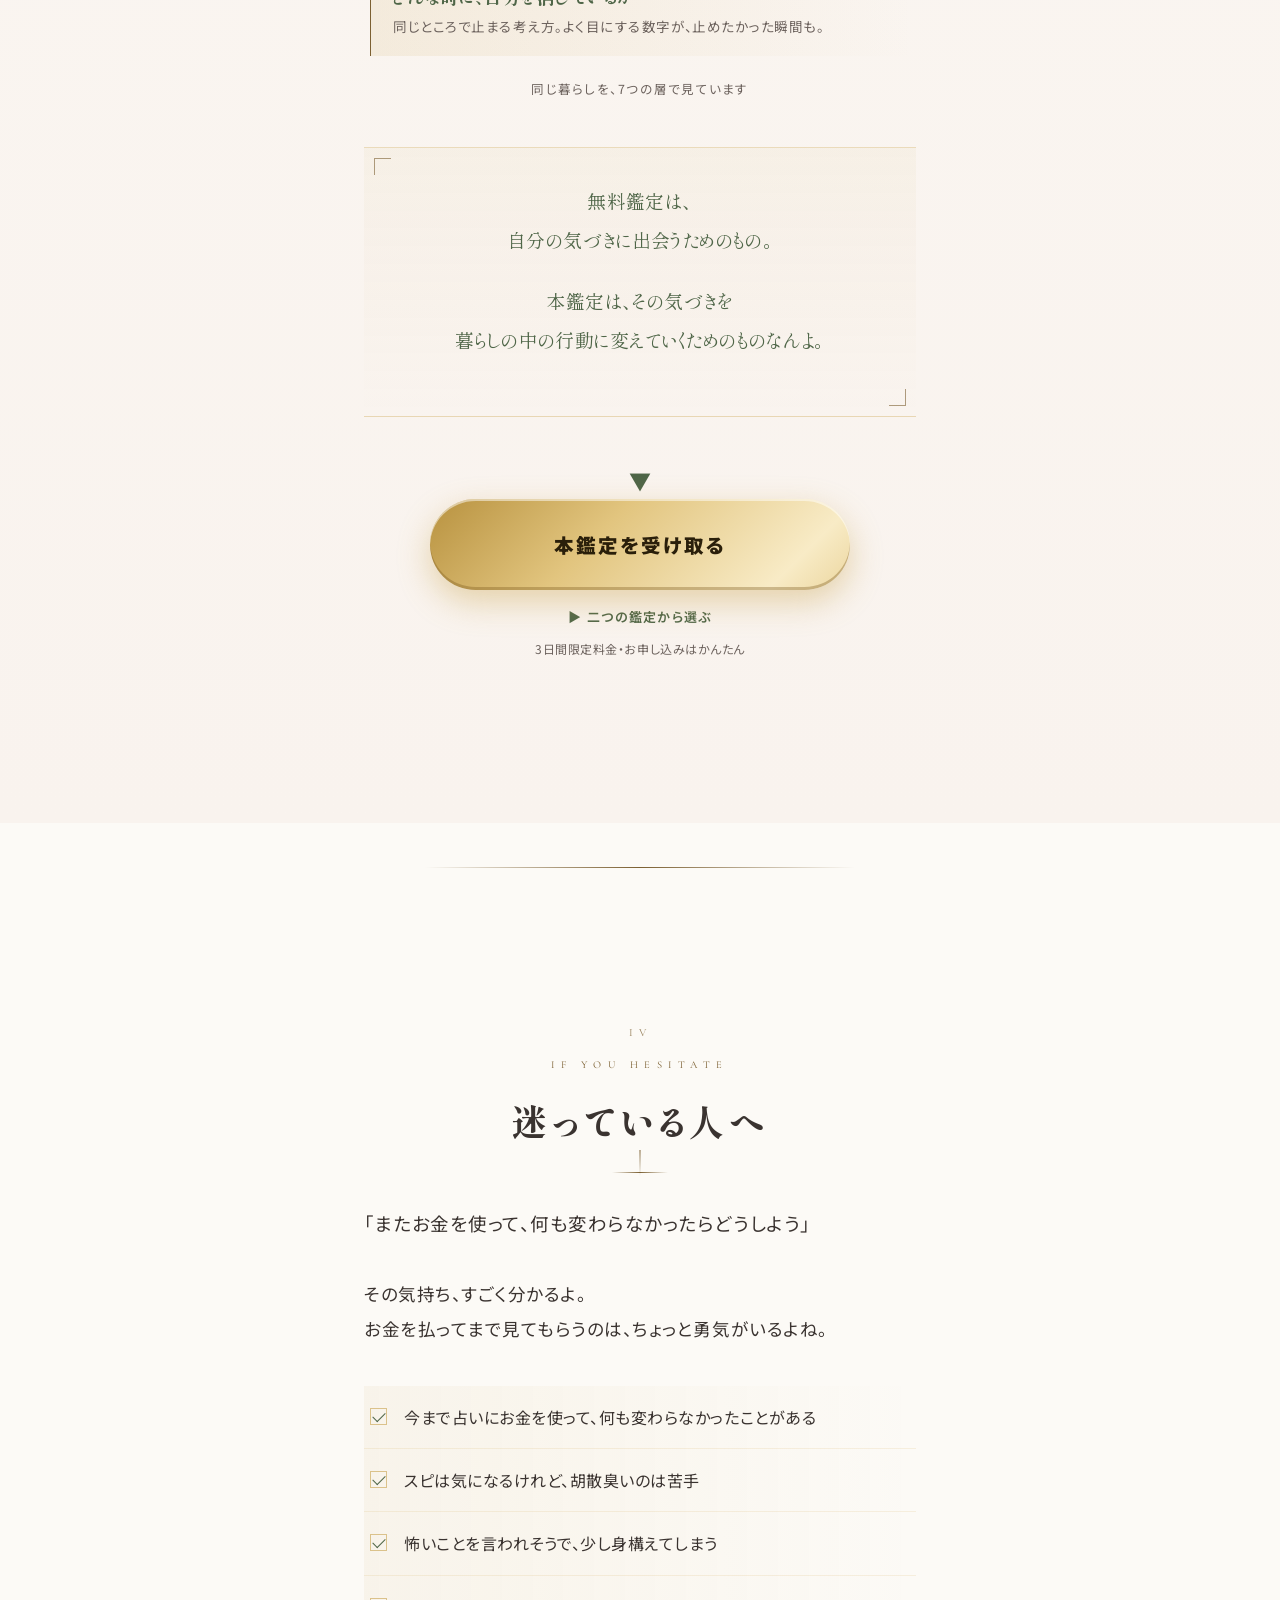
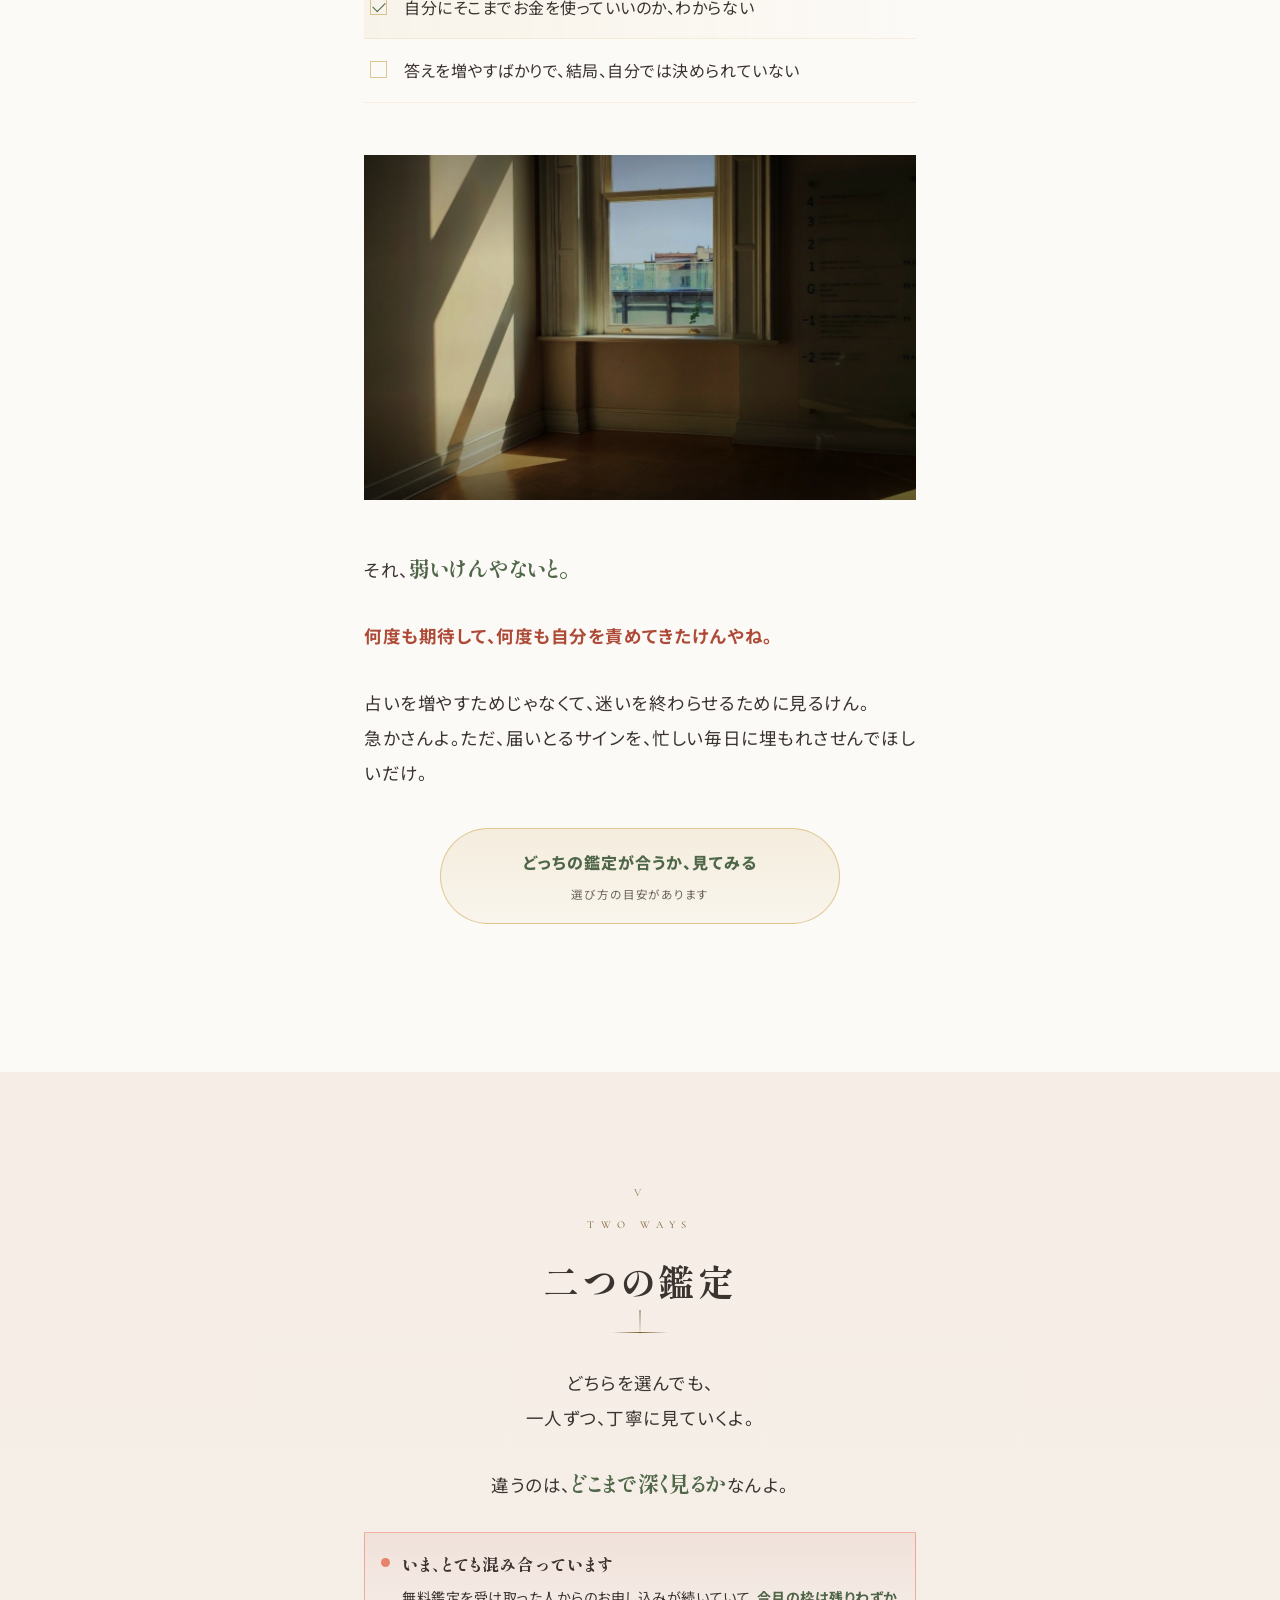
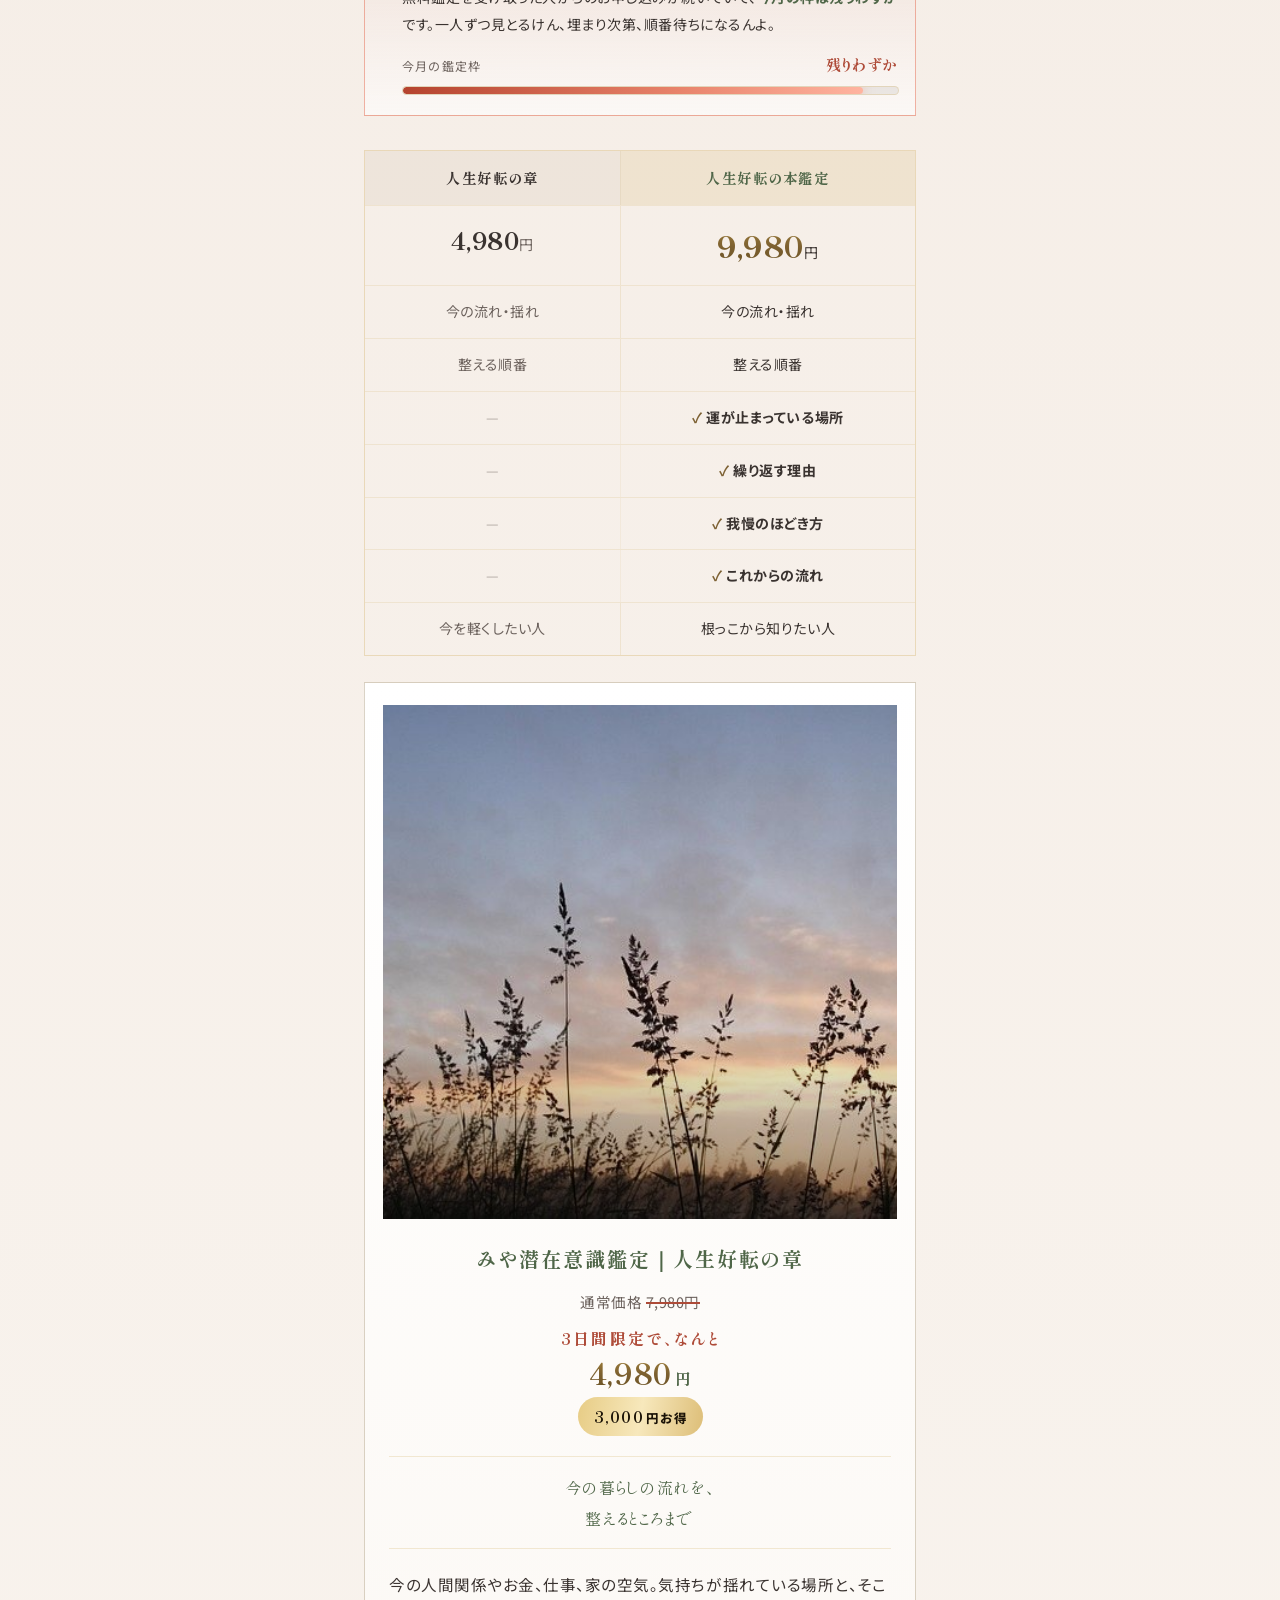
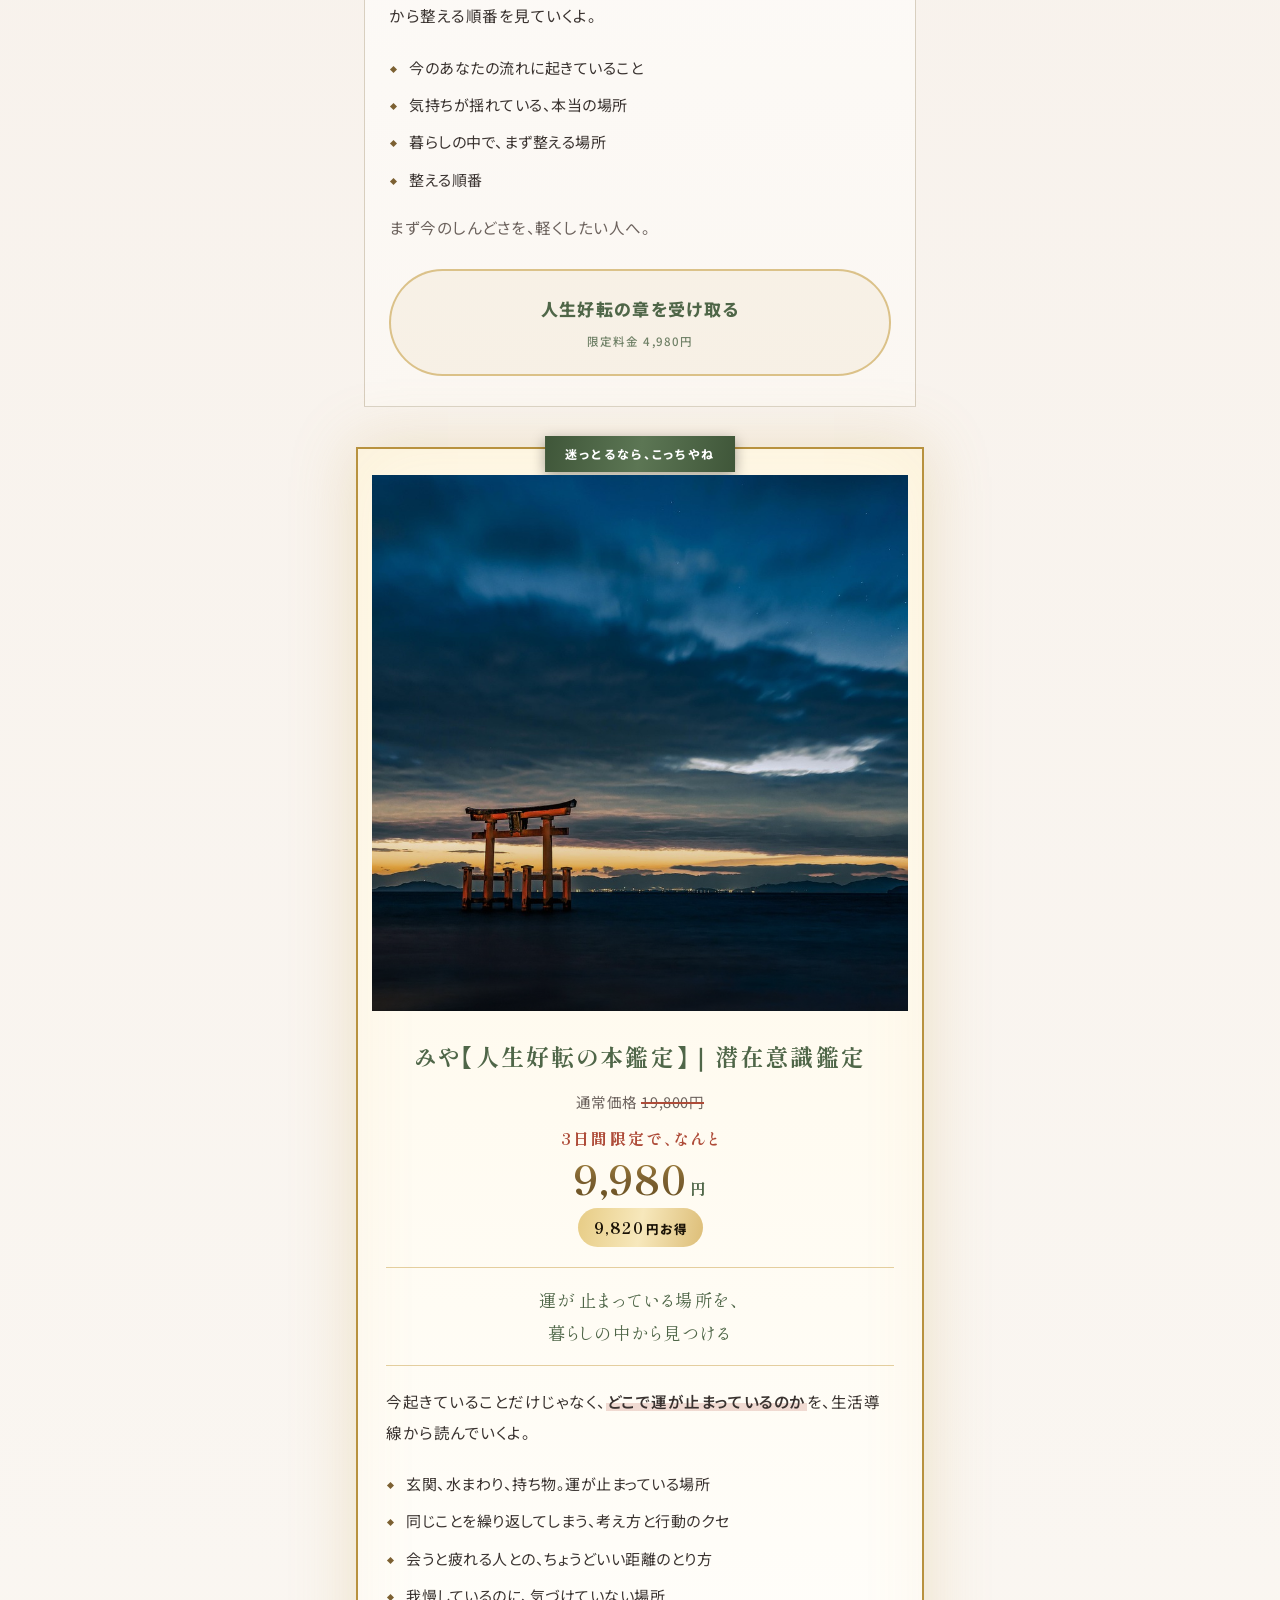
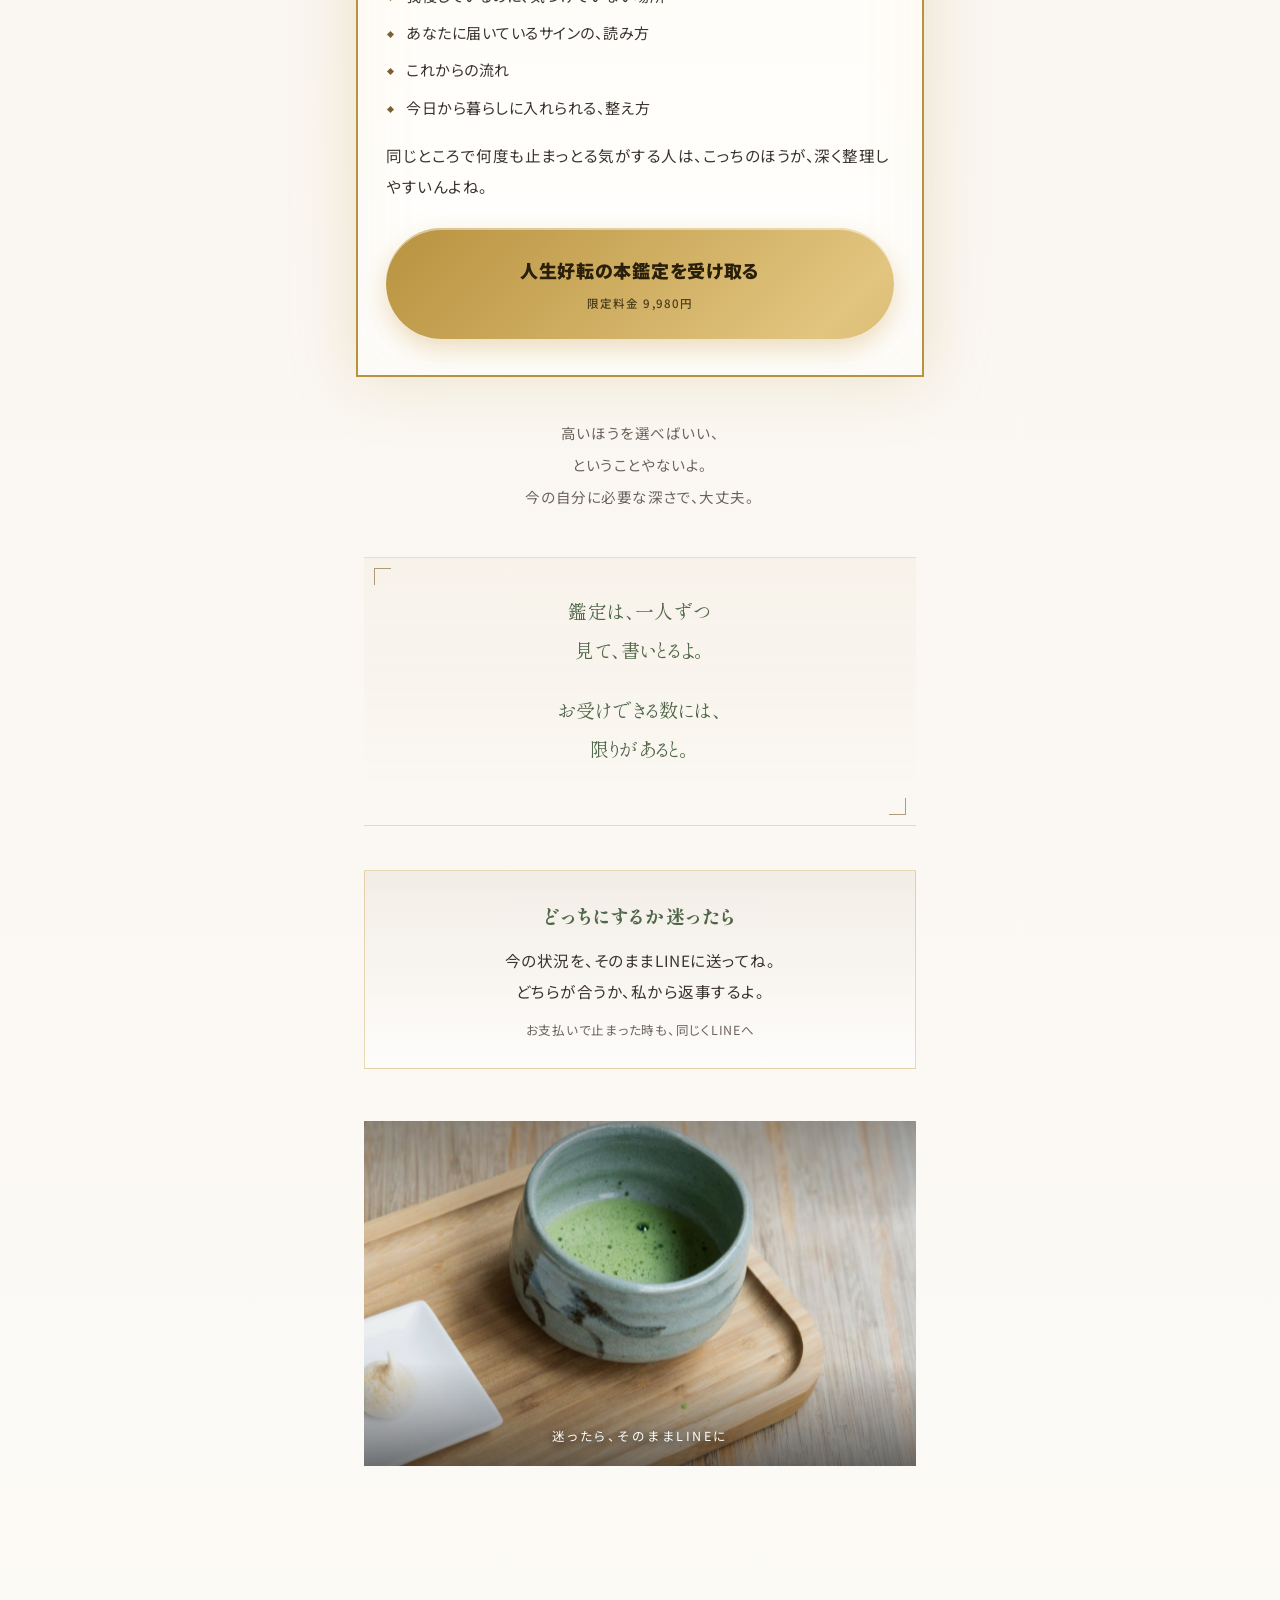
==== commit e68775b0: "本鑑定LPに感想スクショ5枚を挿入" ====
--- a/kantei/index.html
+++ b/kantei/index.html
@@ -406,13 +406,16 @@
     <h2 class="lines"><span class="ln">受け取った人たちのこと</span></h2>
     <div class="gline"></div>
 
-    <!-- 感想スクショ到着後にここへ戻す: <div class="rv"><p class="tc">届いたLINEを、そのまま載せています。</p></div> -->
-
-    <!-- 感想スクショ：画像到着後に追加 -->
+    <div class="rv"><p class="tc">届いたLINEを、そのまま載せとるよ。</p></div>
+
+    <figure class="shot rv"><img src="../img/voices/k_01.png" alt="受け取った人の感想" loading="lazy" decoding="async"></figure>
+    <figure class="shot rv"><img src="../img/voices/k_02.png" alt="受け取った人の感想" loading="lazy" decoding="async"></figure>
+    <figure class="shot rv"><img src="../img/voices/k_03.png" alt="受け取った人の感想" loading="lazy" decoding="async"></figure>
 
     <a class="minicta rv" href="#item">私も、見てもらう<span class="s">二つの鑑定から選ぶ</span></a>
 
-    <!-- 感想スクショ：画像到着後に追加 -->
+    <figure class="shot rv"><img src="../img/voices/k_04.png" alt="受け取った人の感想" loading="lazy" decoding="async"></figure>
+    <figure class="shot rv"><img src="../img/voices/k_05.png" alt="受け取った人の感想" loading="lazy" decoding="async"></figure>
 
     <a class="minicta rv" href="#item">鑑定を選ぶ<span class="s">人生好転の章 4,980円 / 人生好転の本鑑定 9,980円</span></a>
   </div>
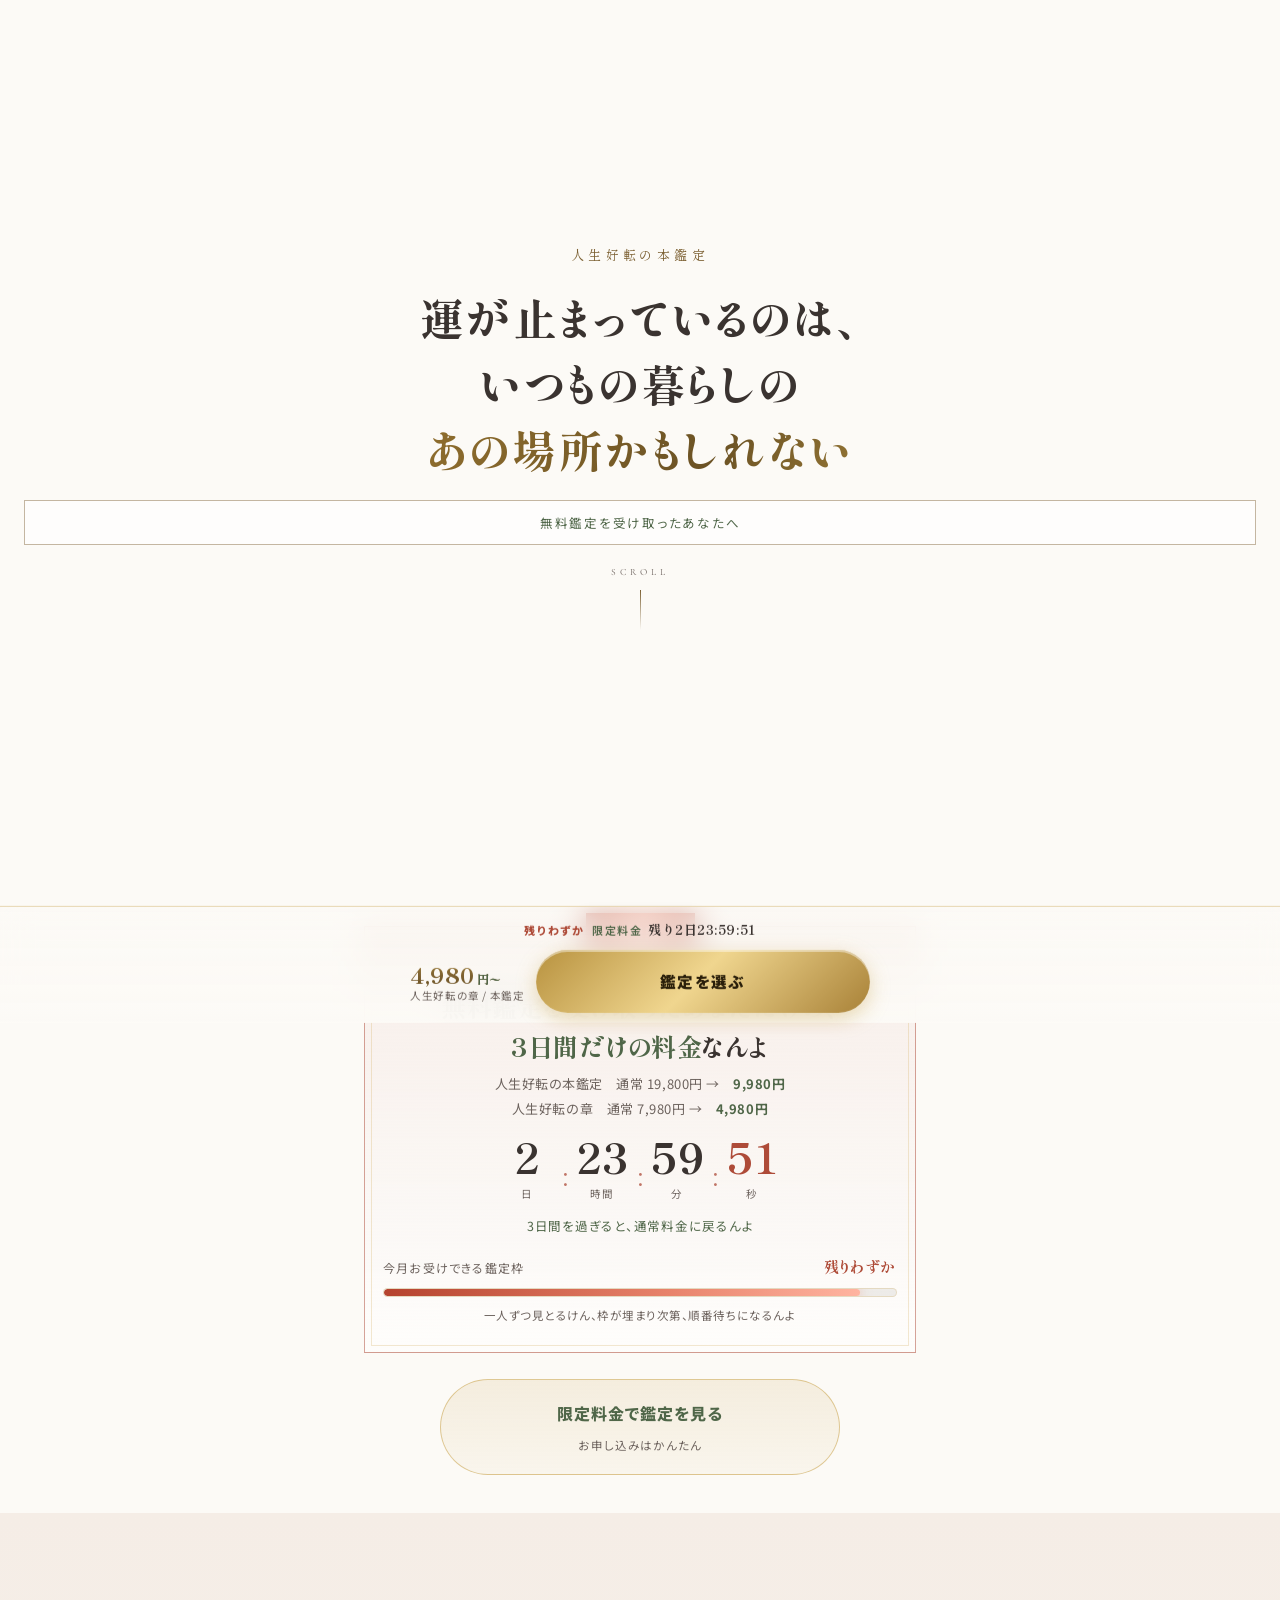
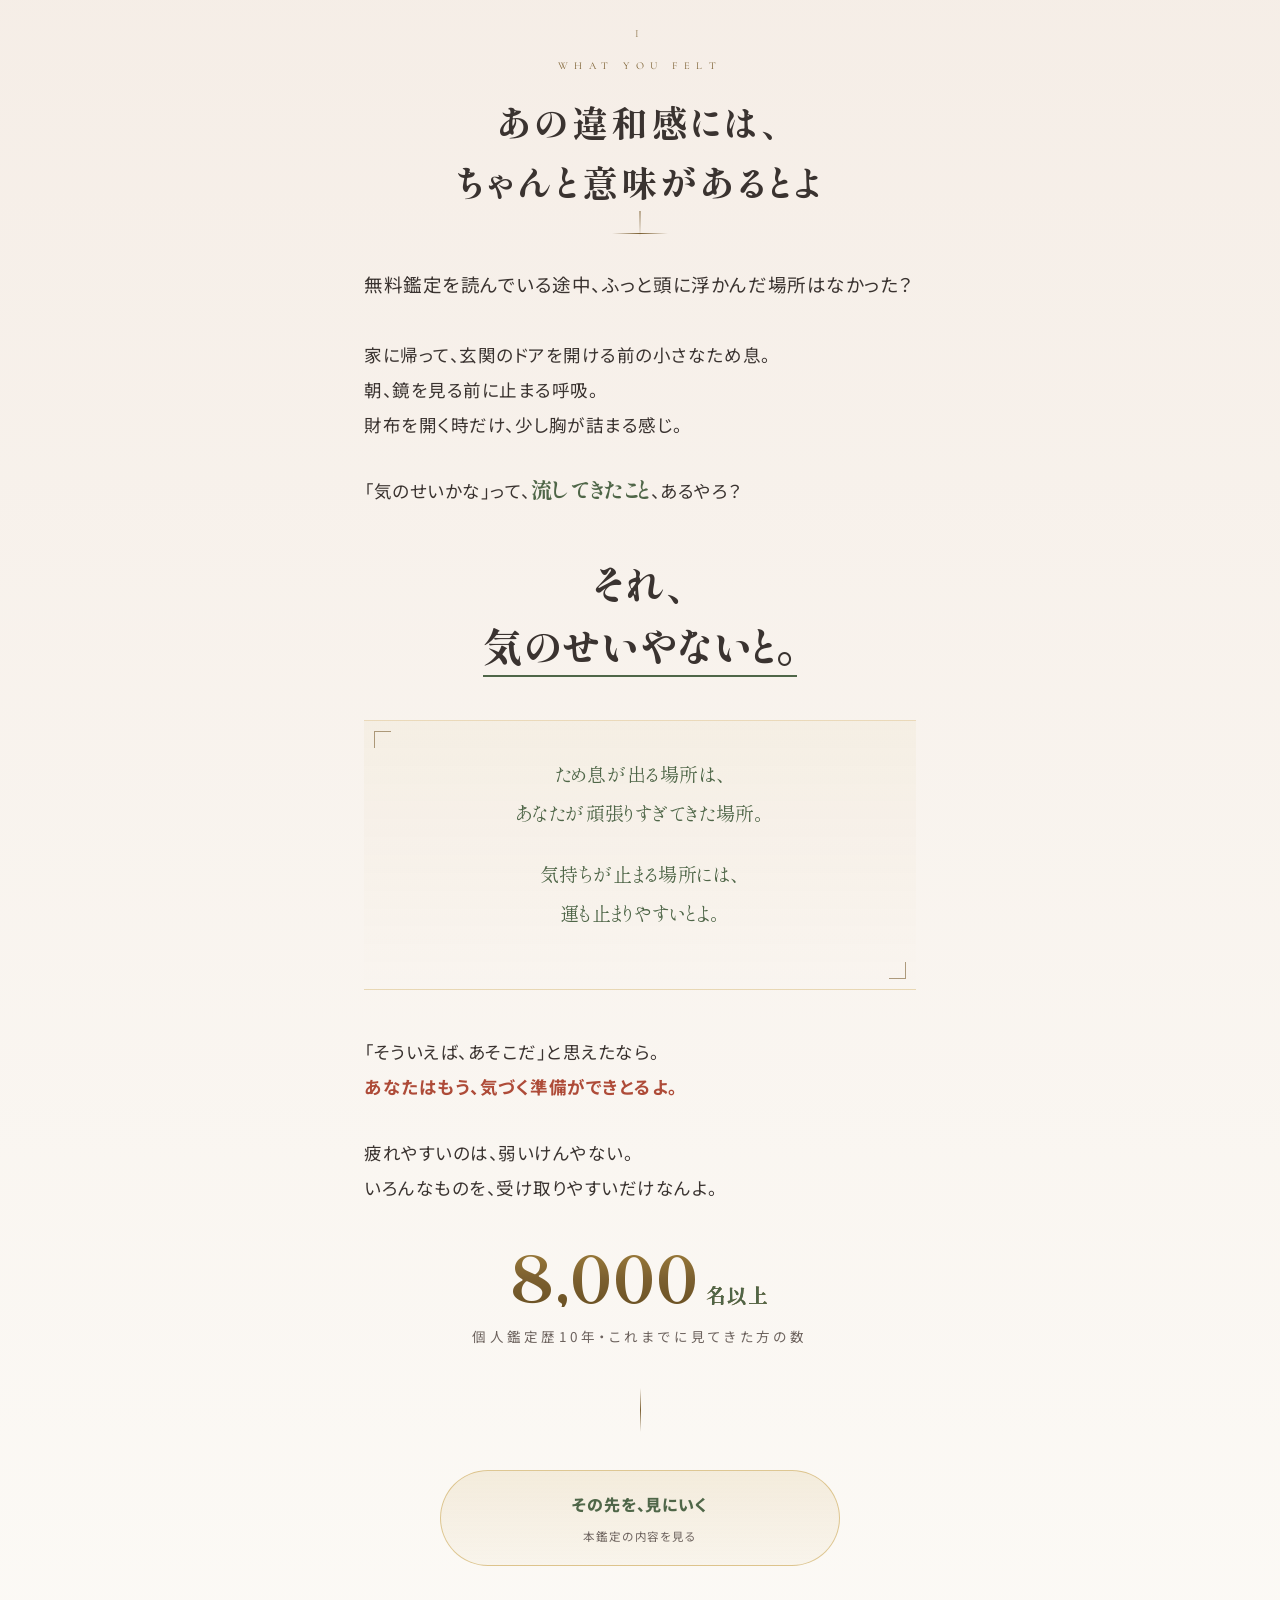
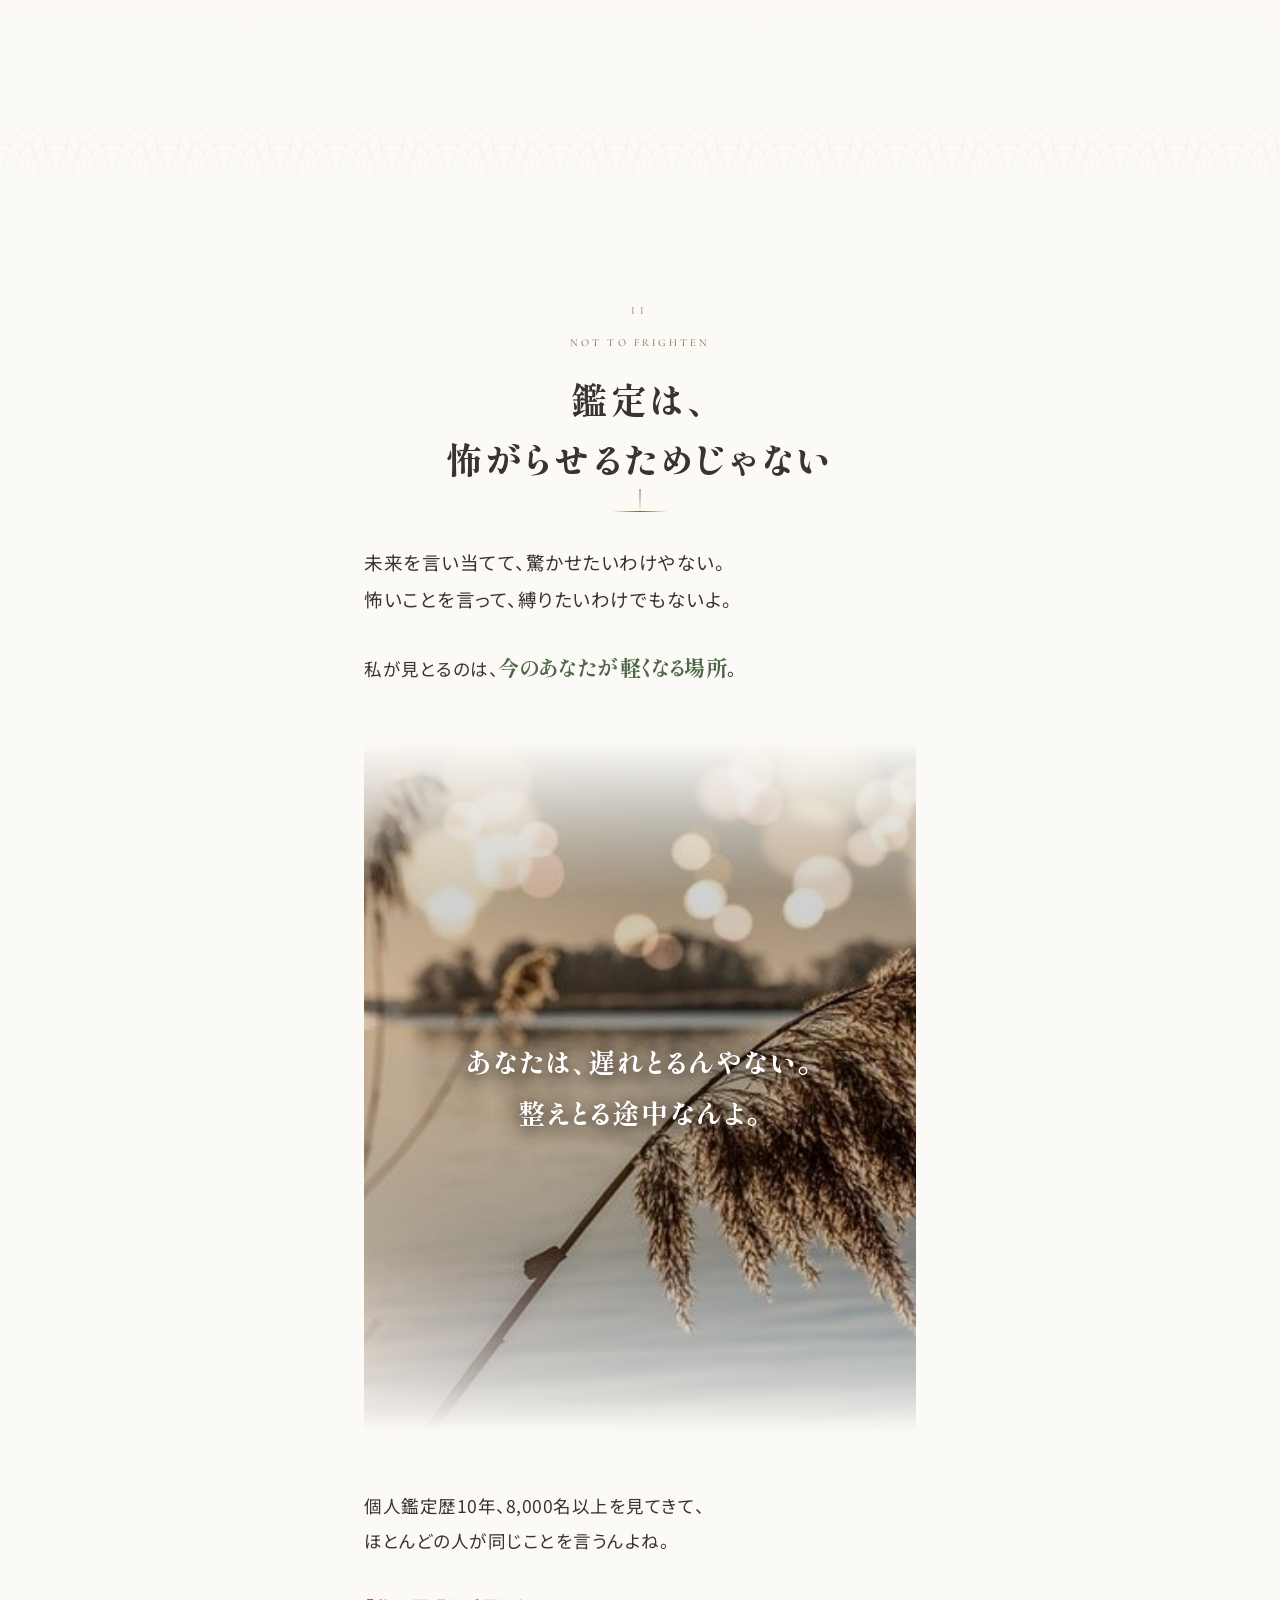
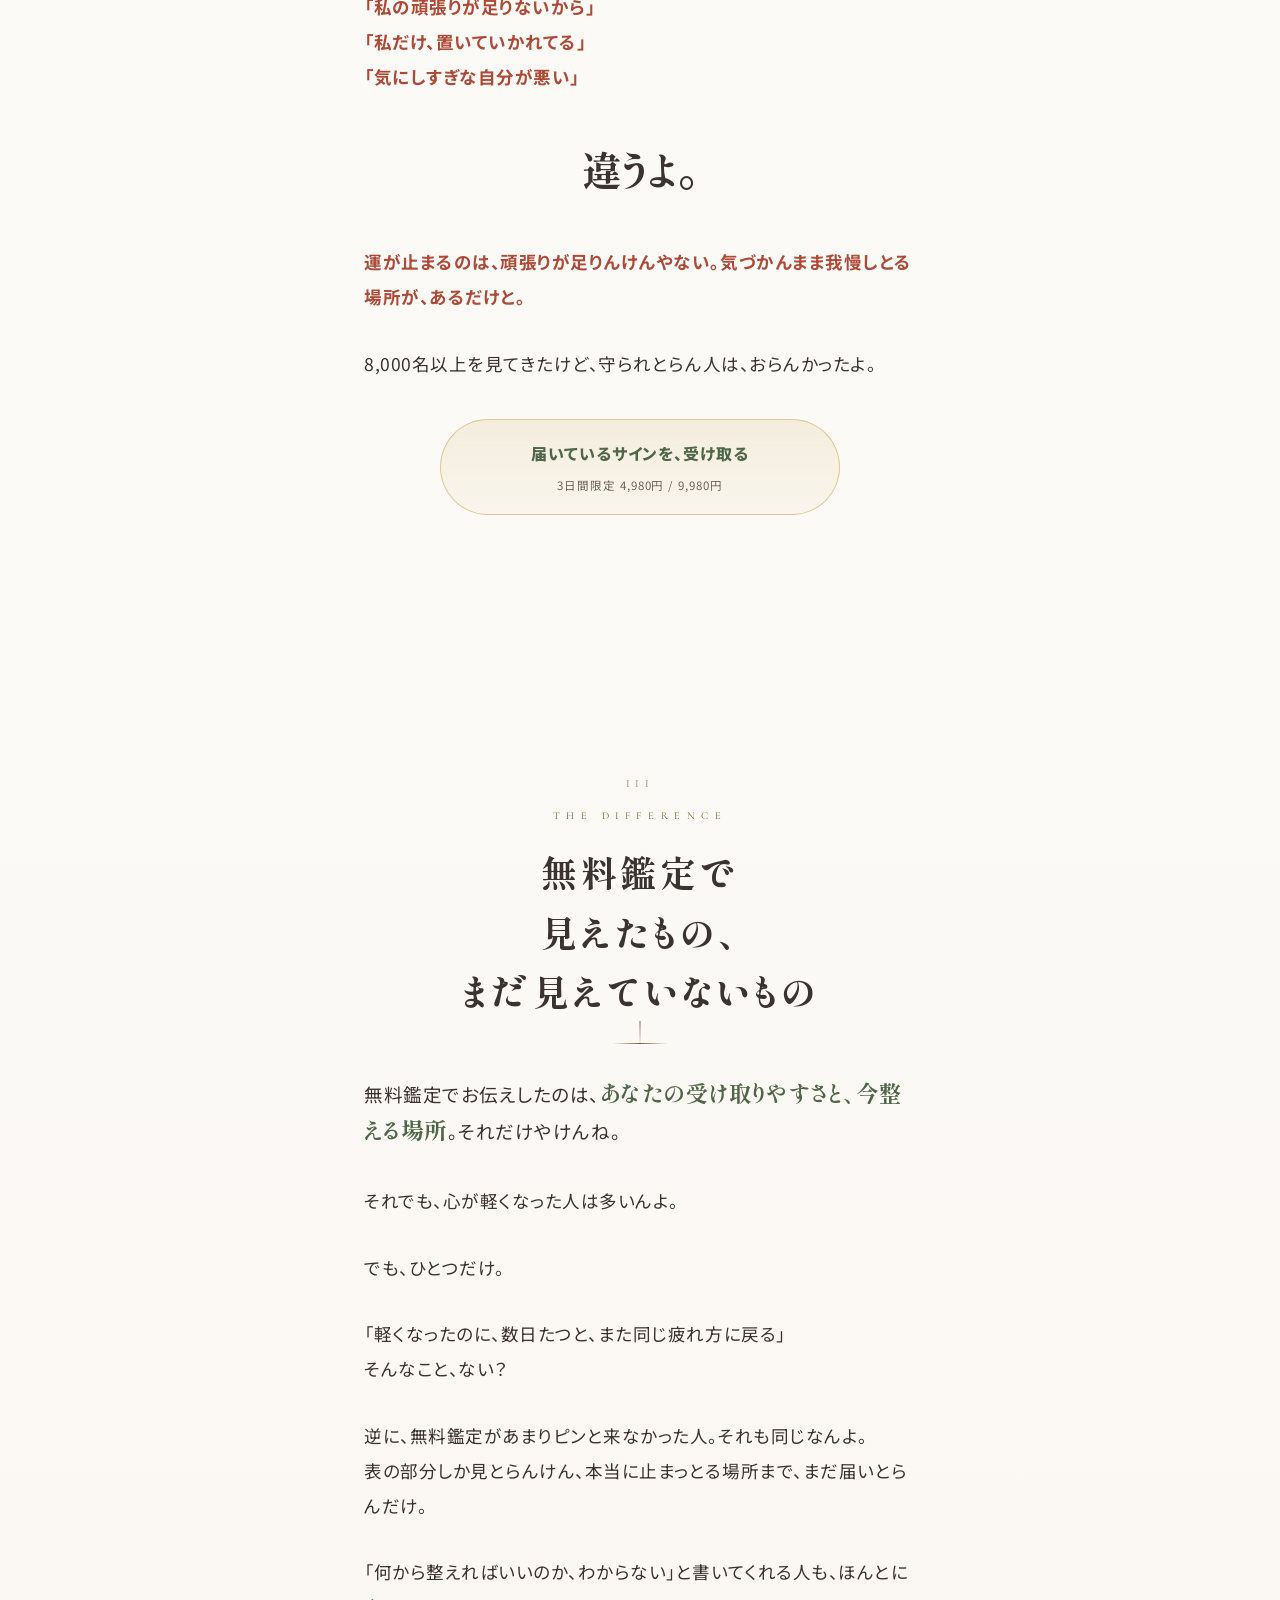
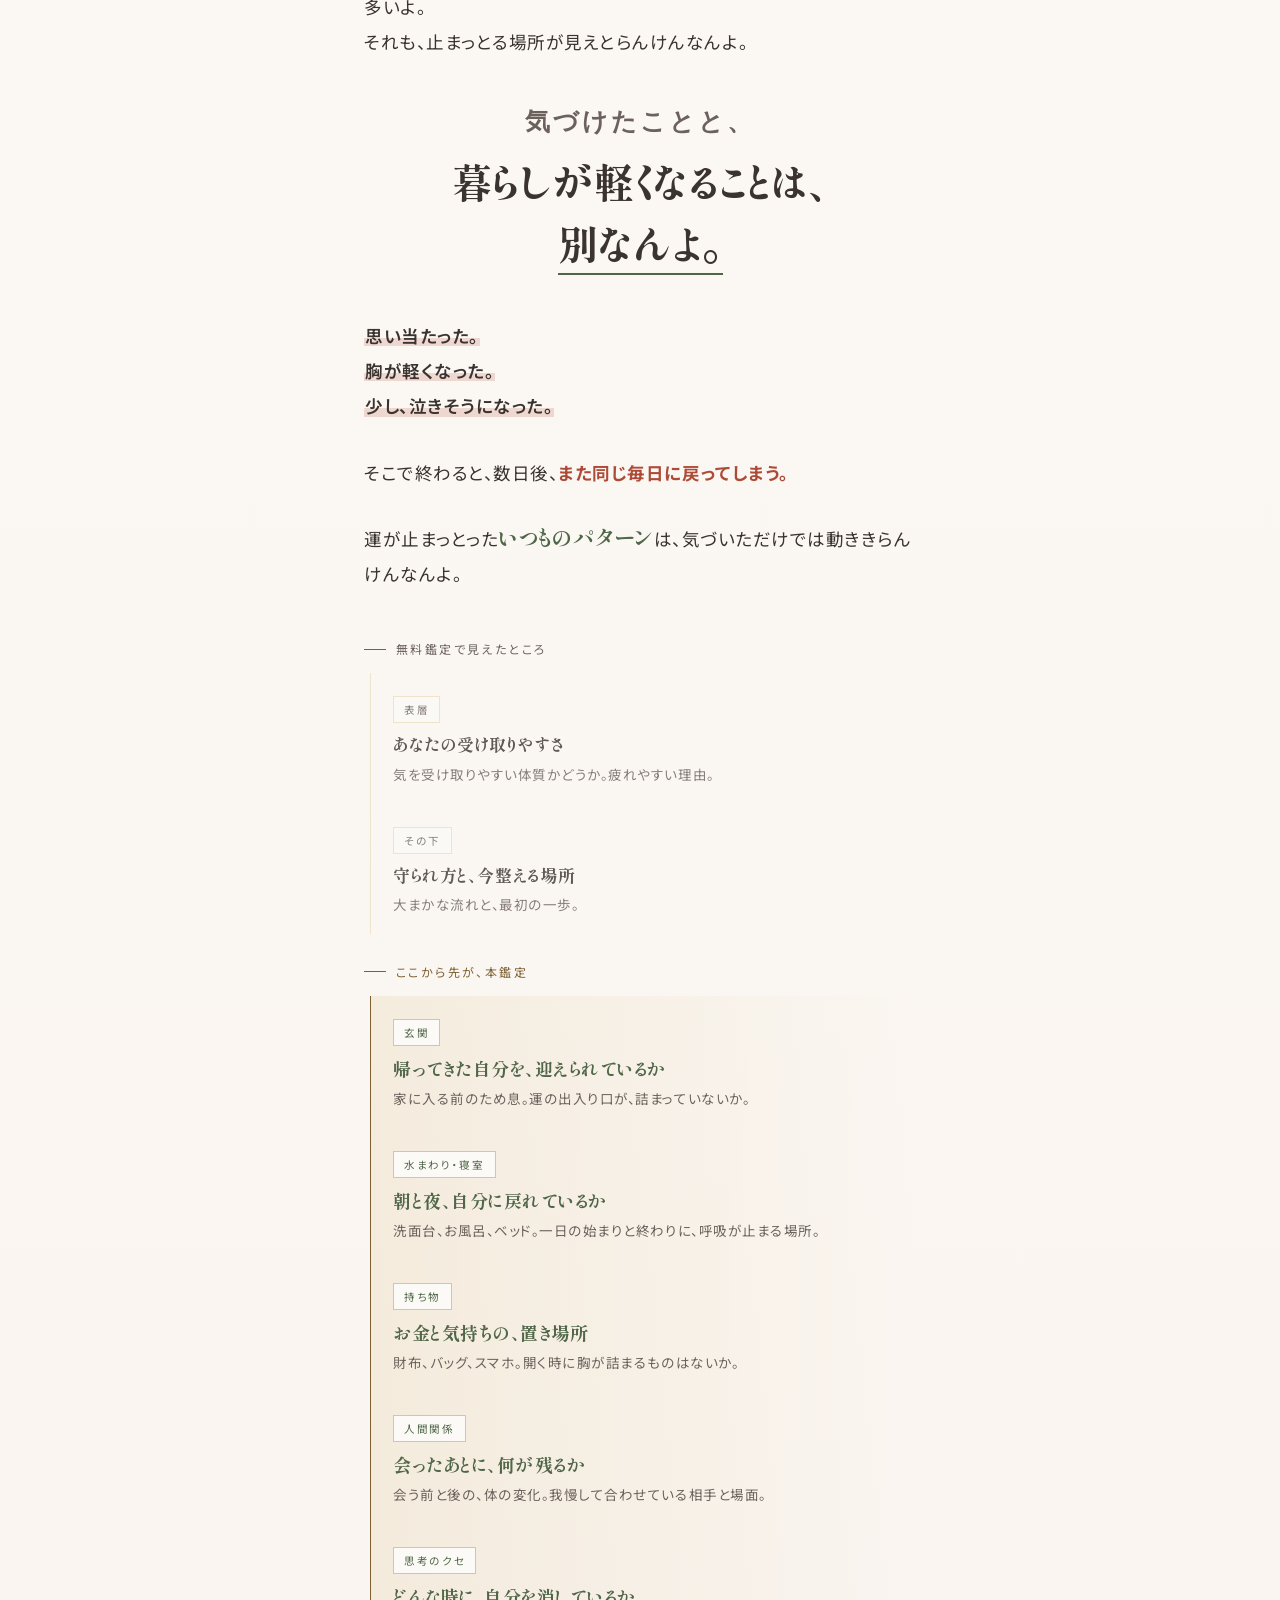
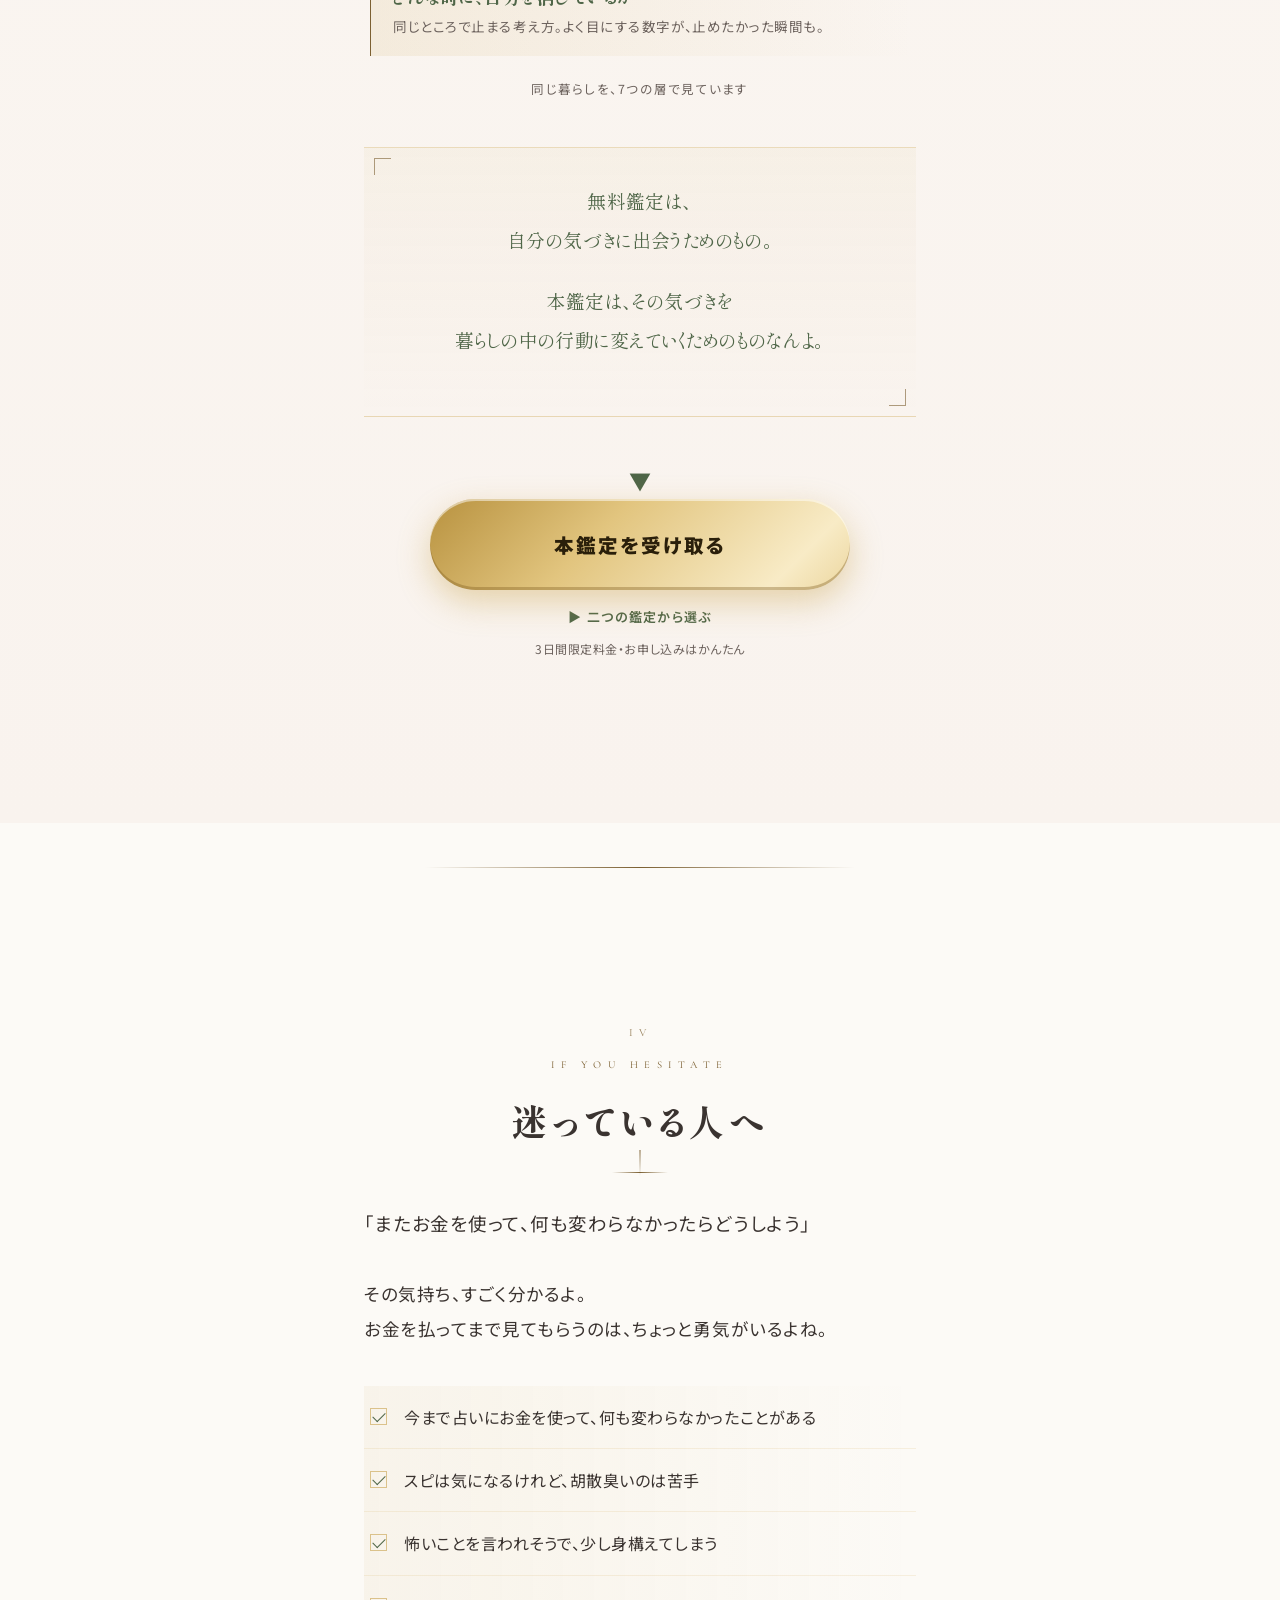
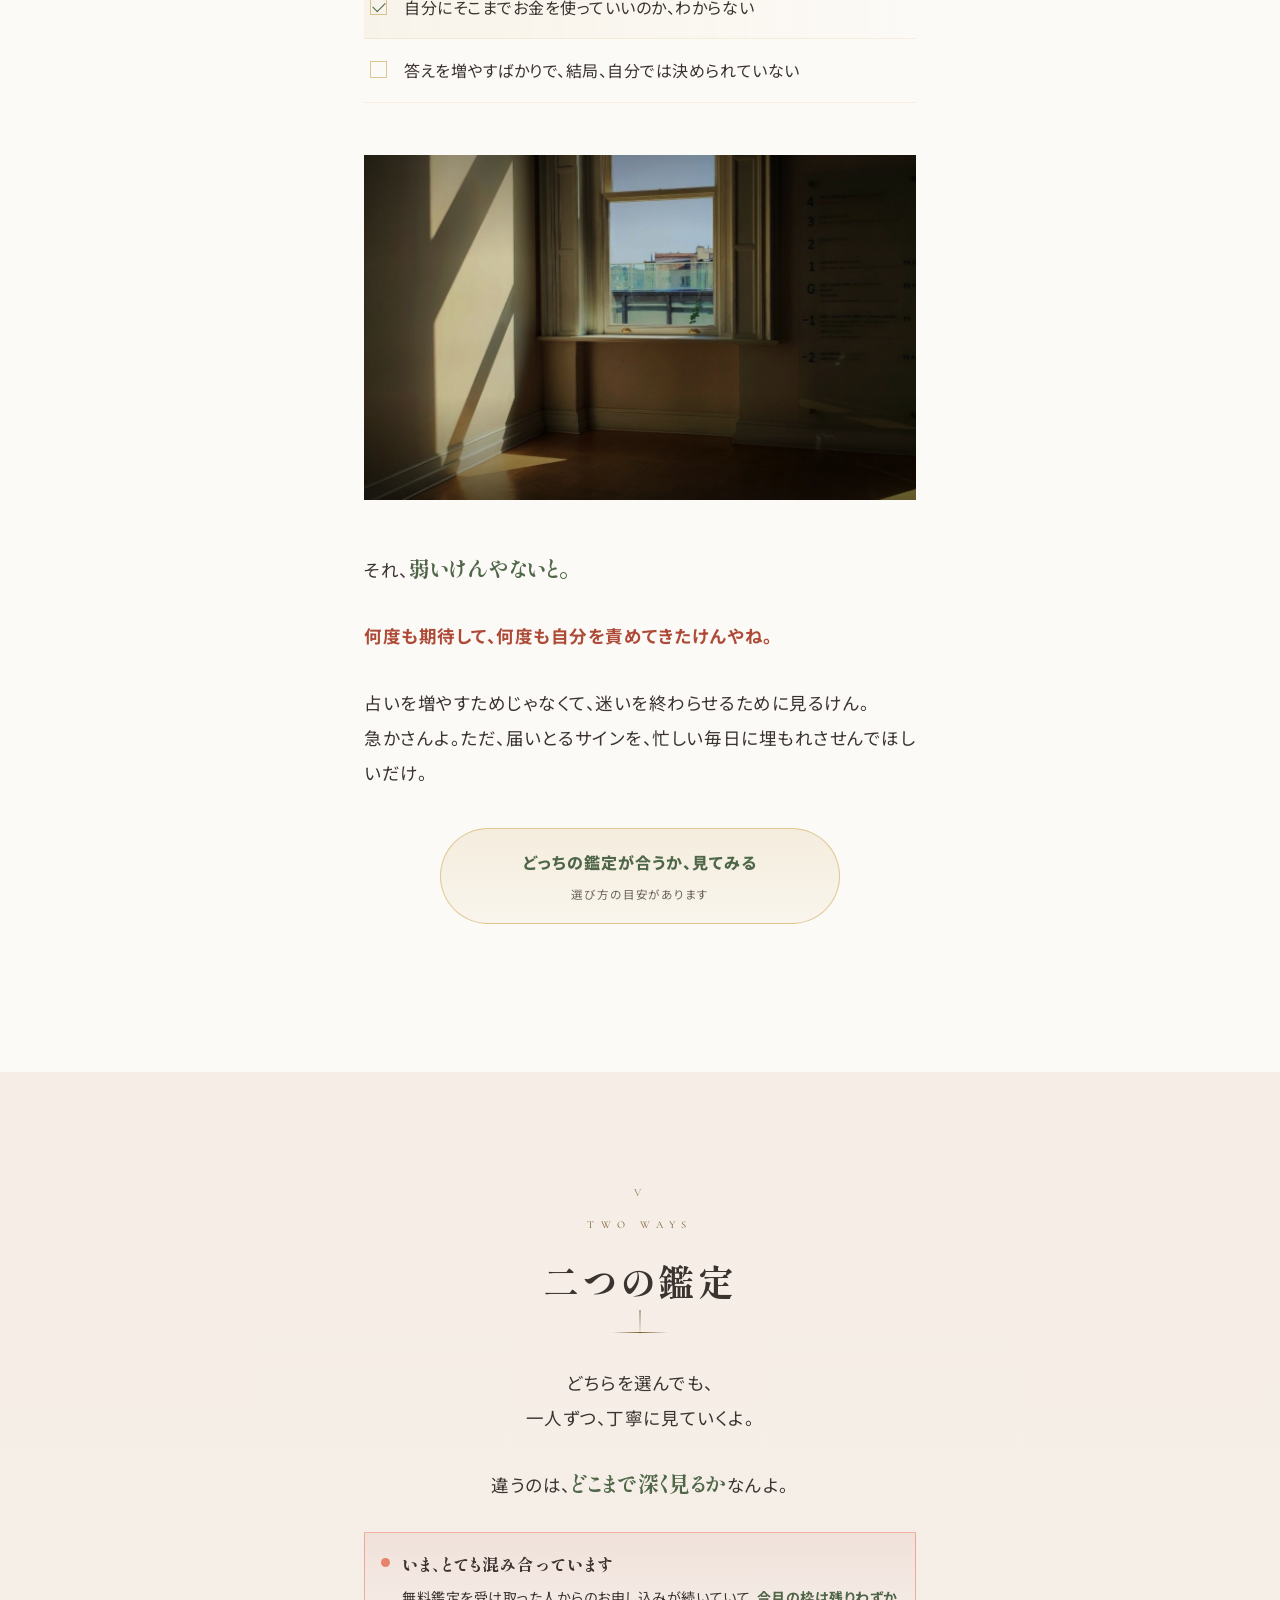
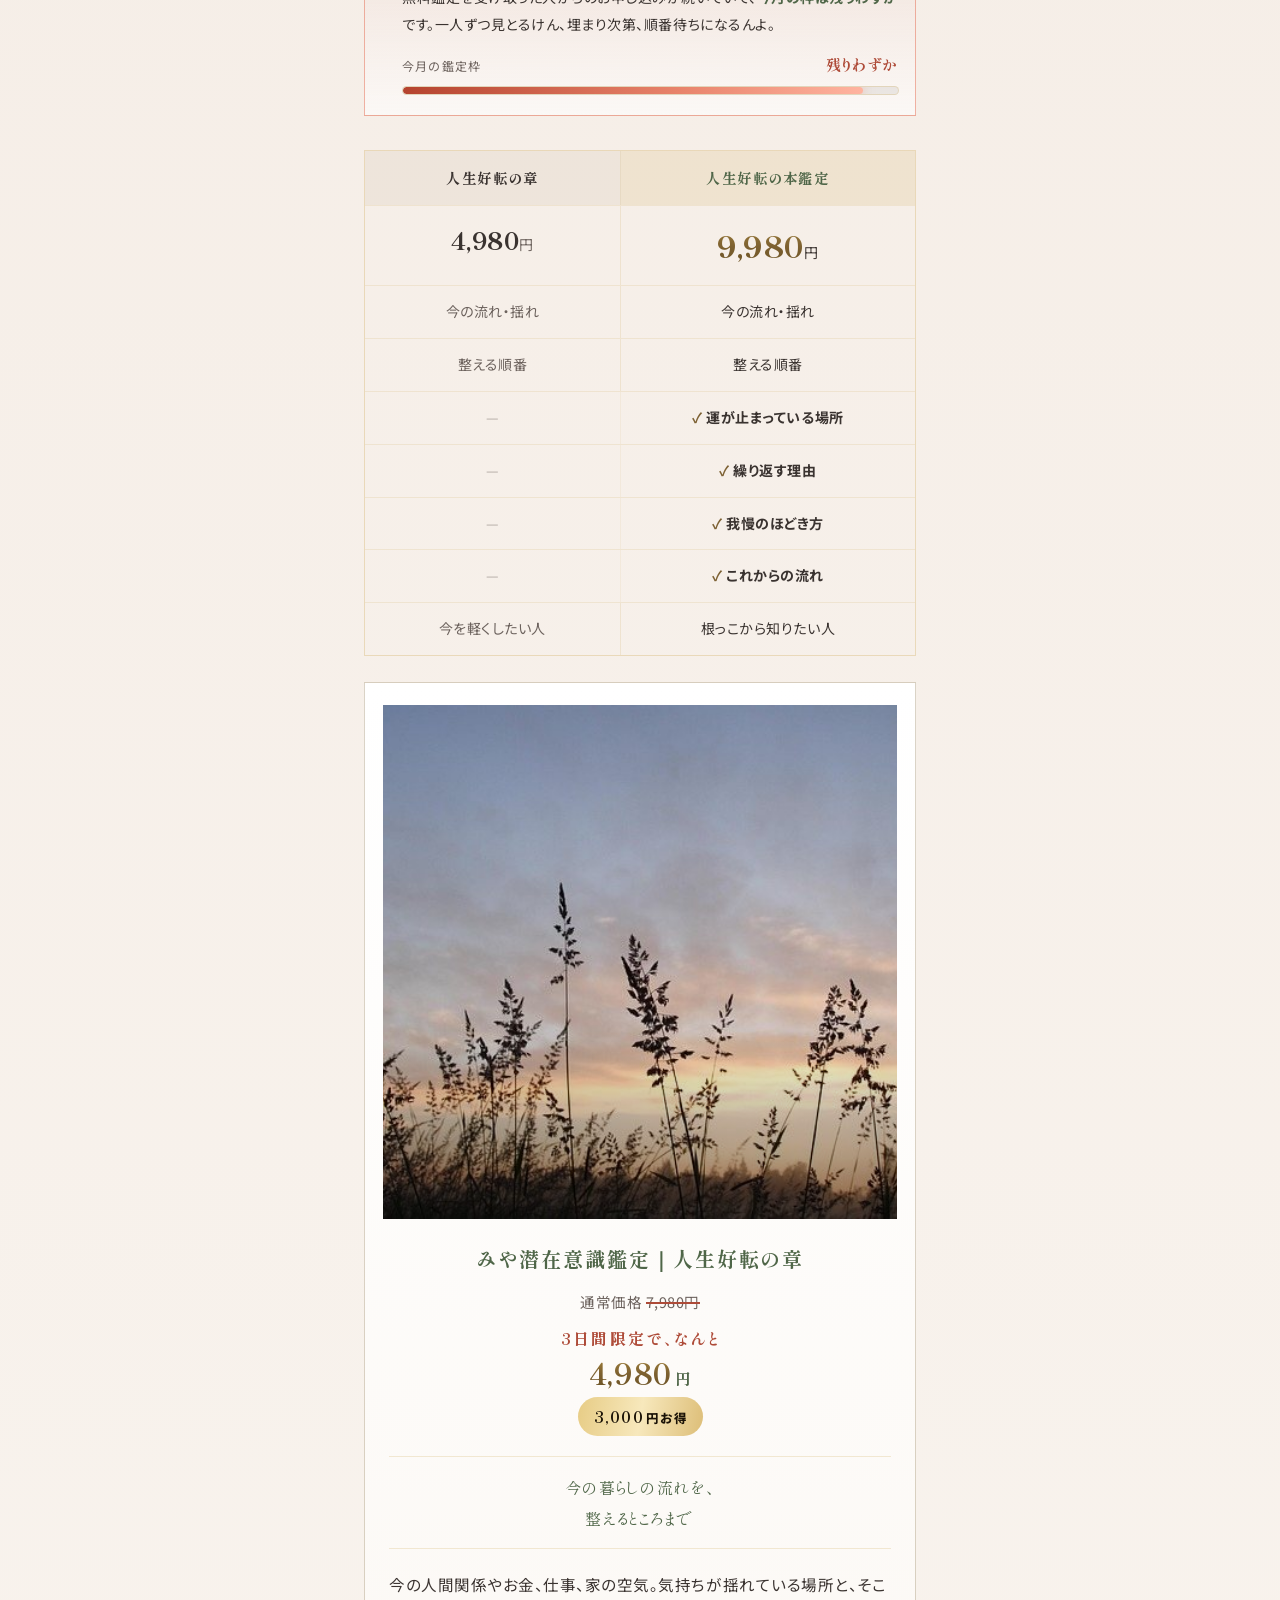
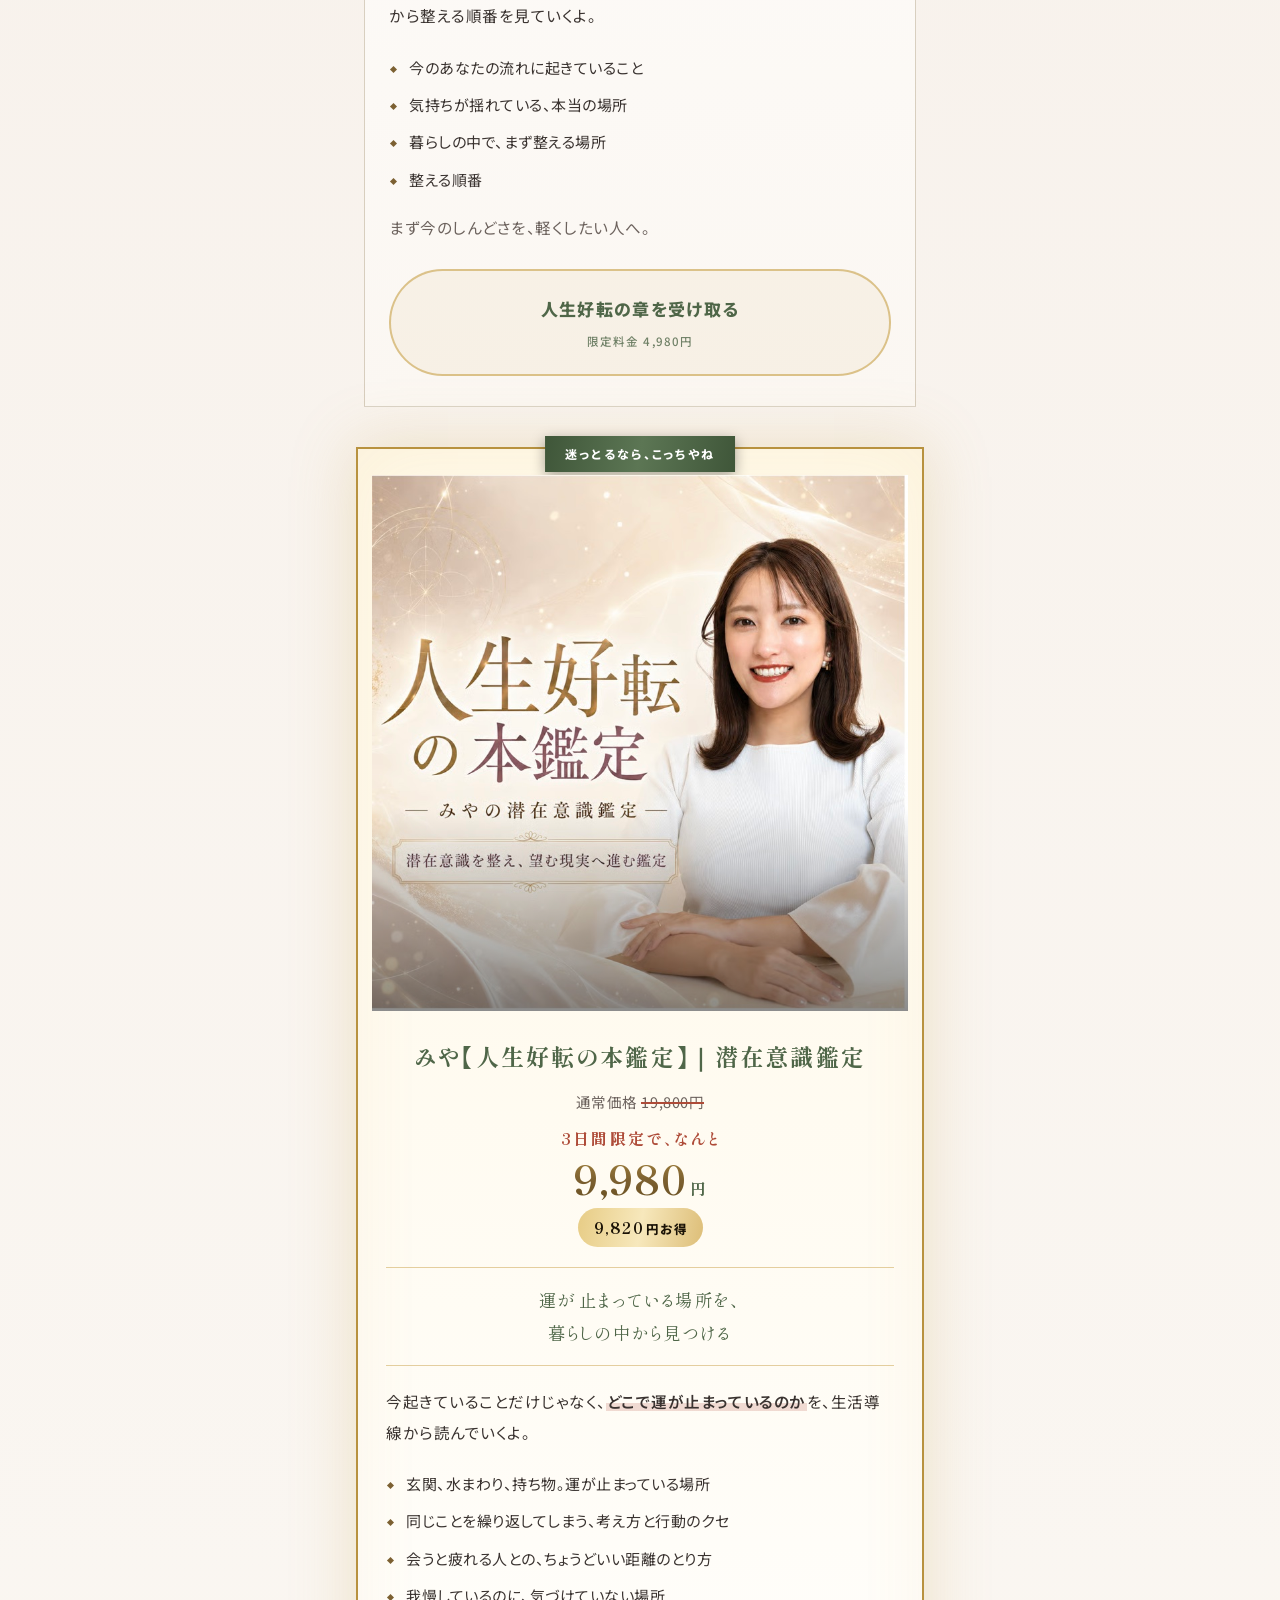
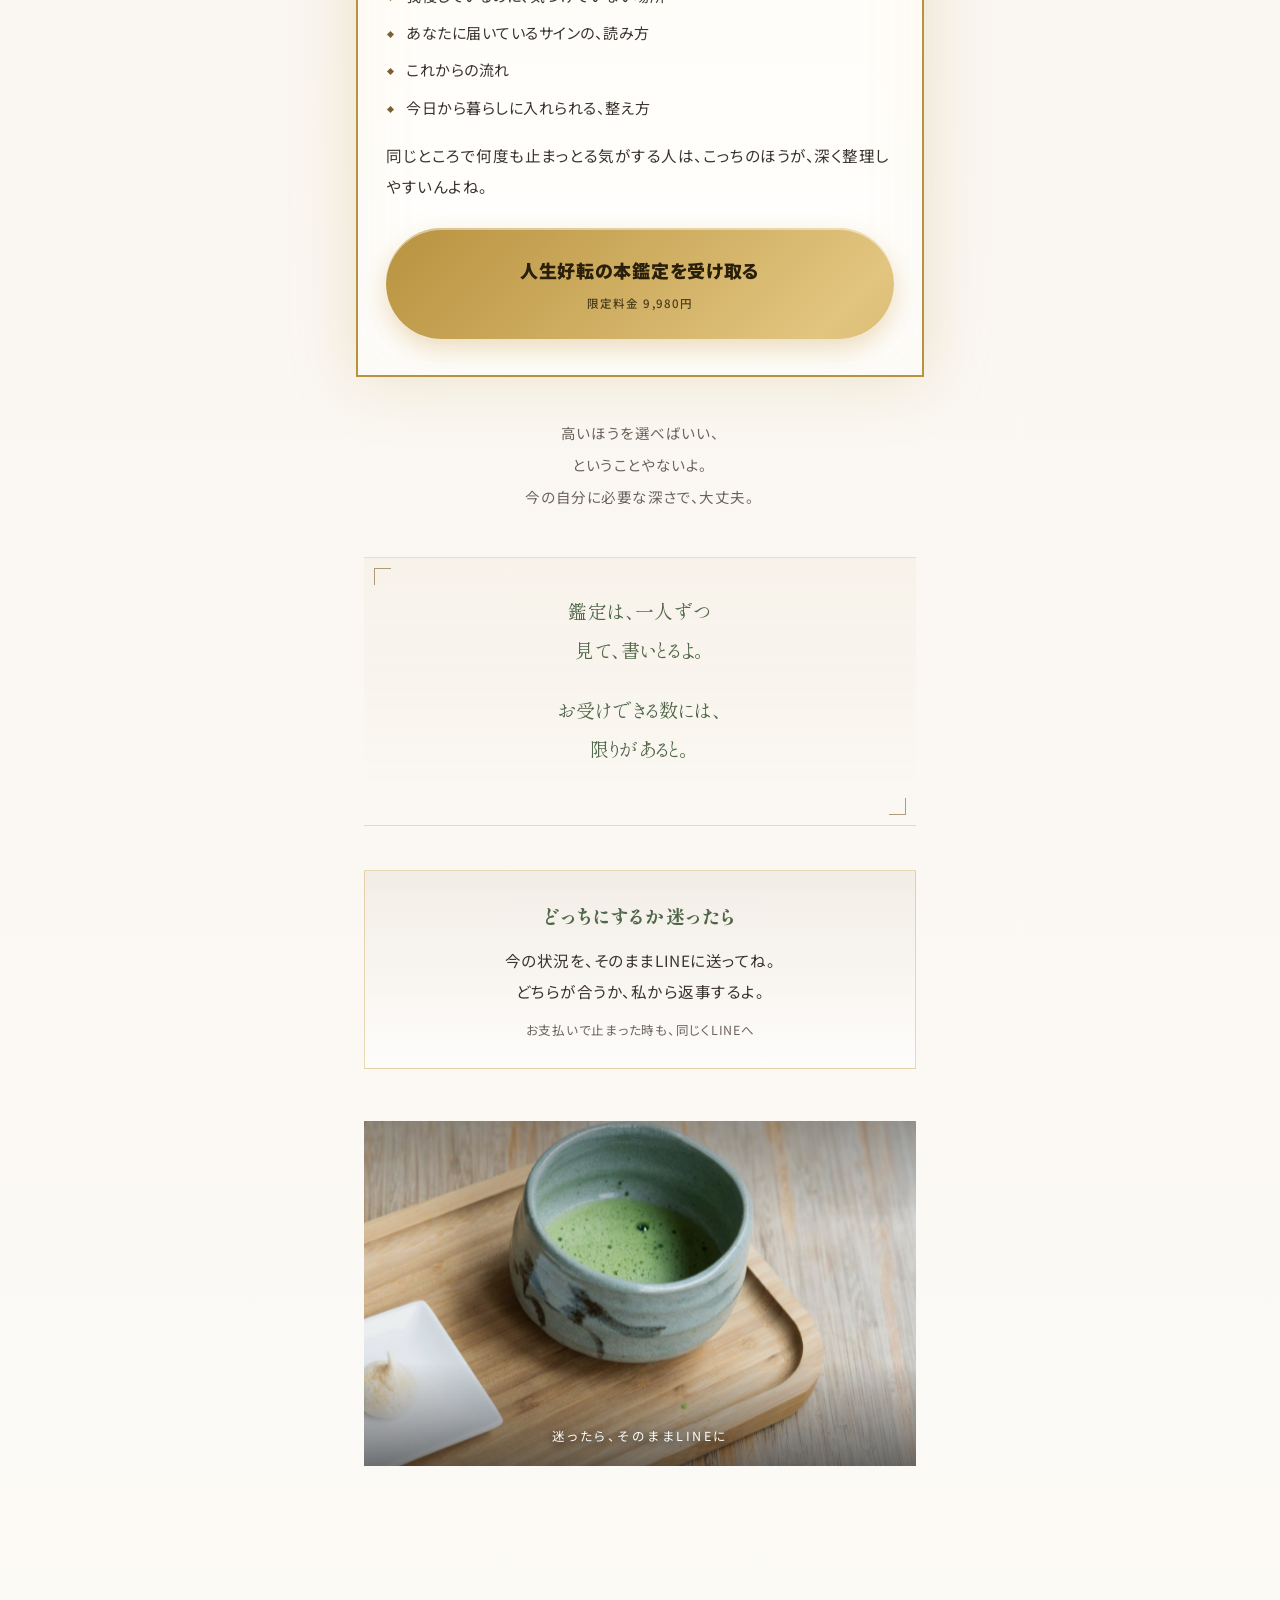
==== commit 0005bd86: "本鑑定サムネを差し替え" ====
--- a/kantei/index.html
+++ b/kantei/index.html
@@ -305,7 +305,7 @@
     <!-- 人生好転の本鑑定（推奨） -->
     <div class="item rec">
       <div class="badge">迷っとるなら、こっちやね</div>
-      <div class="thumb"><img src="../img/japan_01.jpg" alt="みや人生好転の本鑑定" loading="lazy" decoding="async" onerror="this.closest('.ph,.ph-full,.thumb,.shot,.hero-person')?.style.setProperty('display','none')"></div>
+      <div class="thumb"><img src="../img/thumb_honkantei.jpg" alt="みや人生好転の本鑑定" loading="lazy" decoding="async" onerror="this.closest('.ph,.ph-full,.thumb,.shot,.hero-person')?.style.setProperty('display','none')"></div>
       <div class="pname">みや【人生好転の本鑑定】｜潜在意識鑑定</div>
       <div class="pr-stage">
         <div class="was">通常価格 <s>19,800円</s></div>
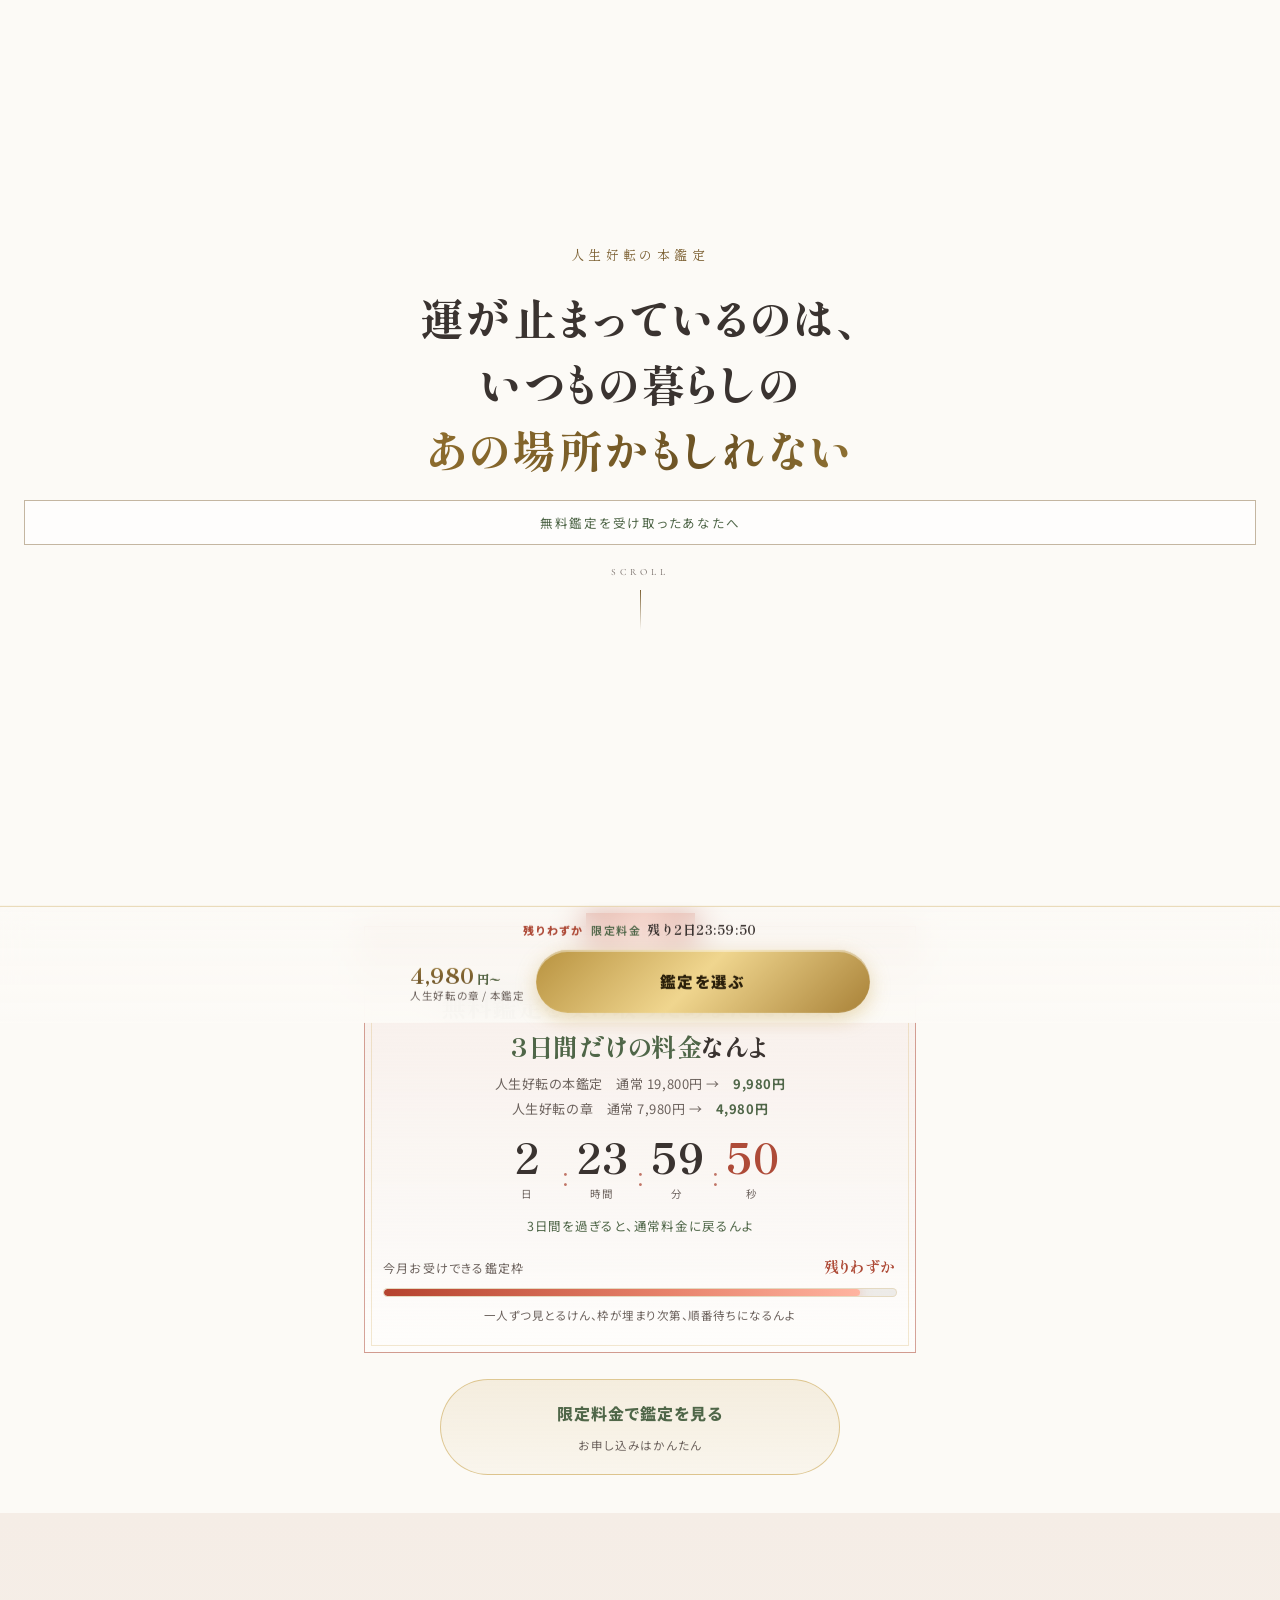
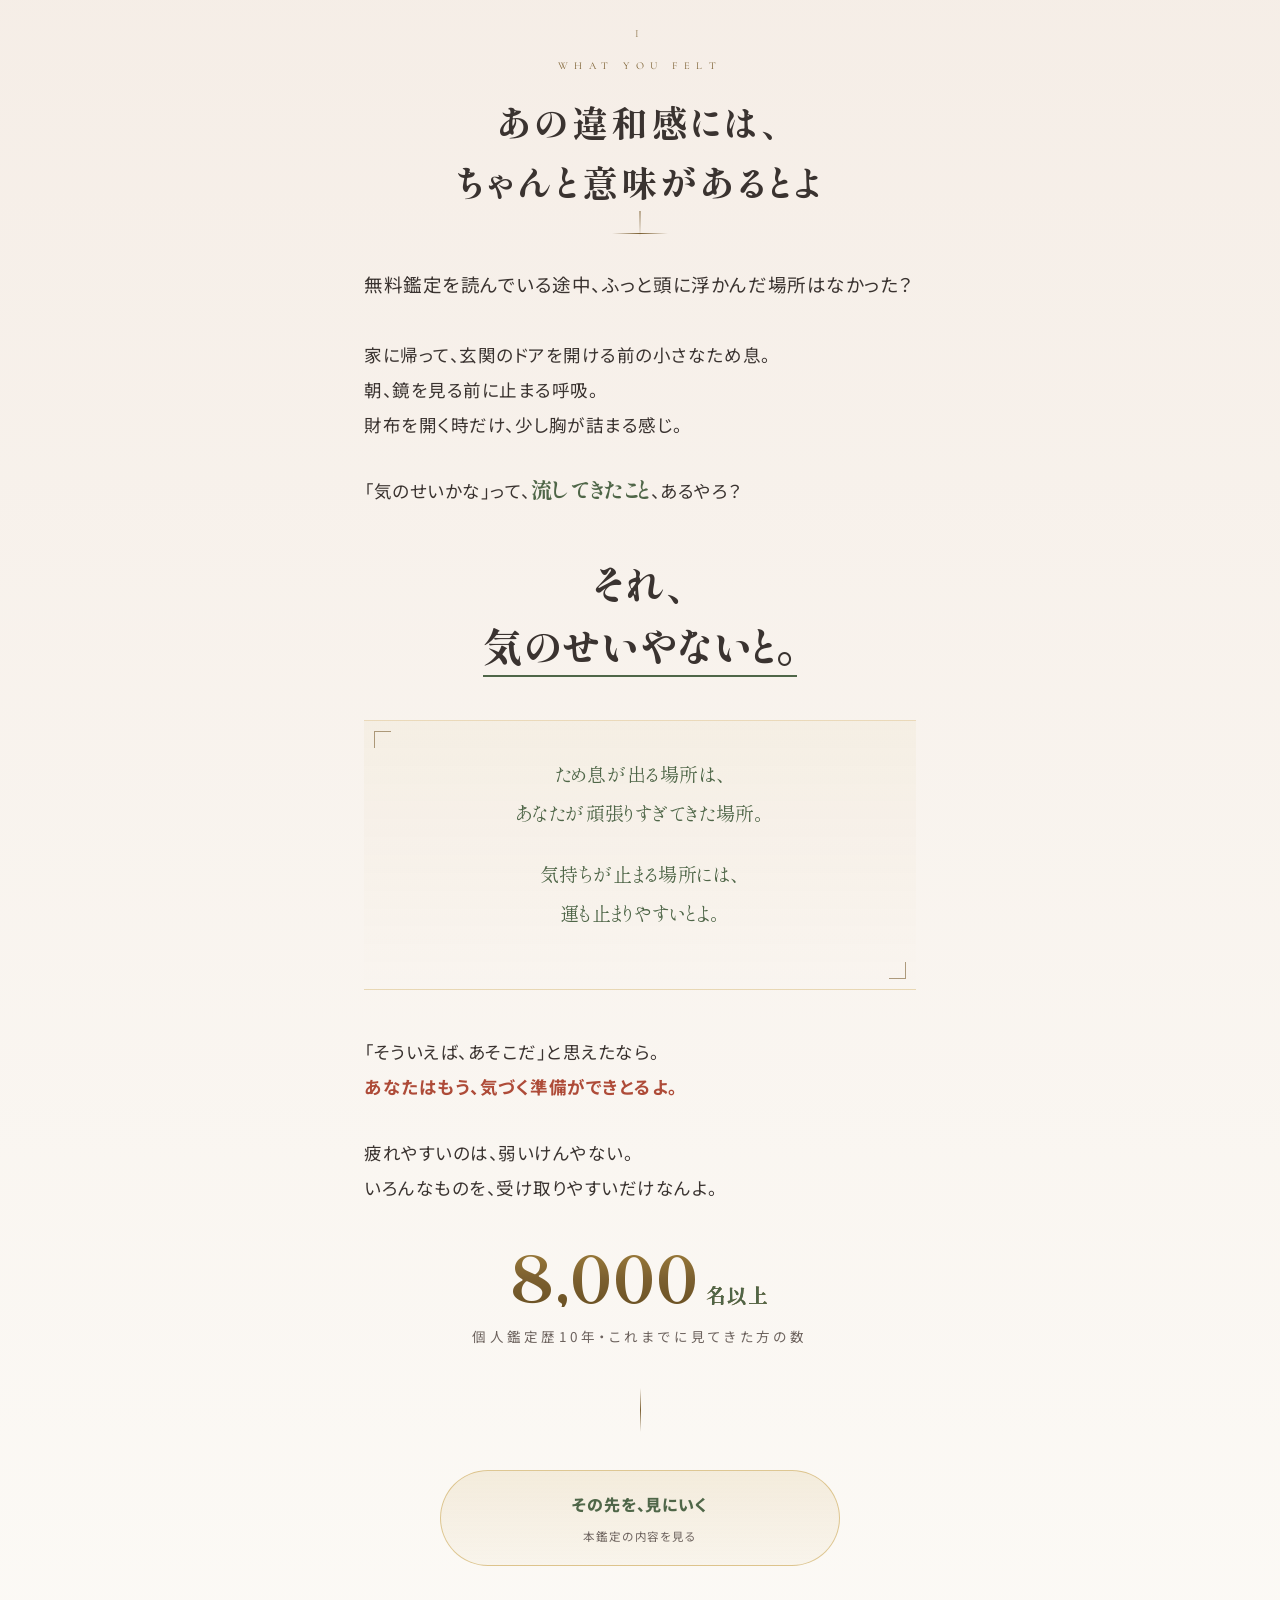
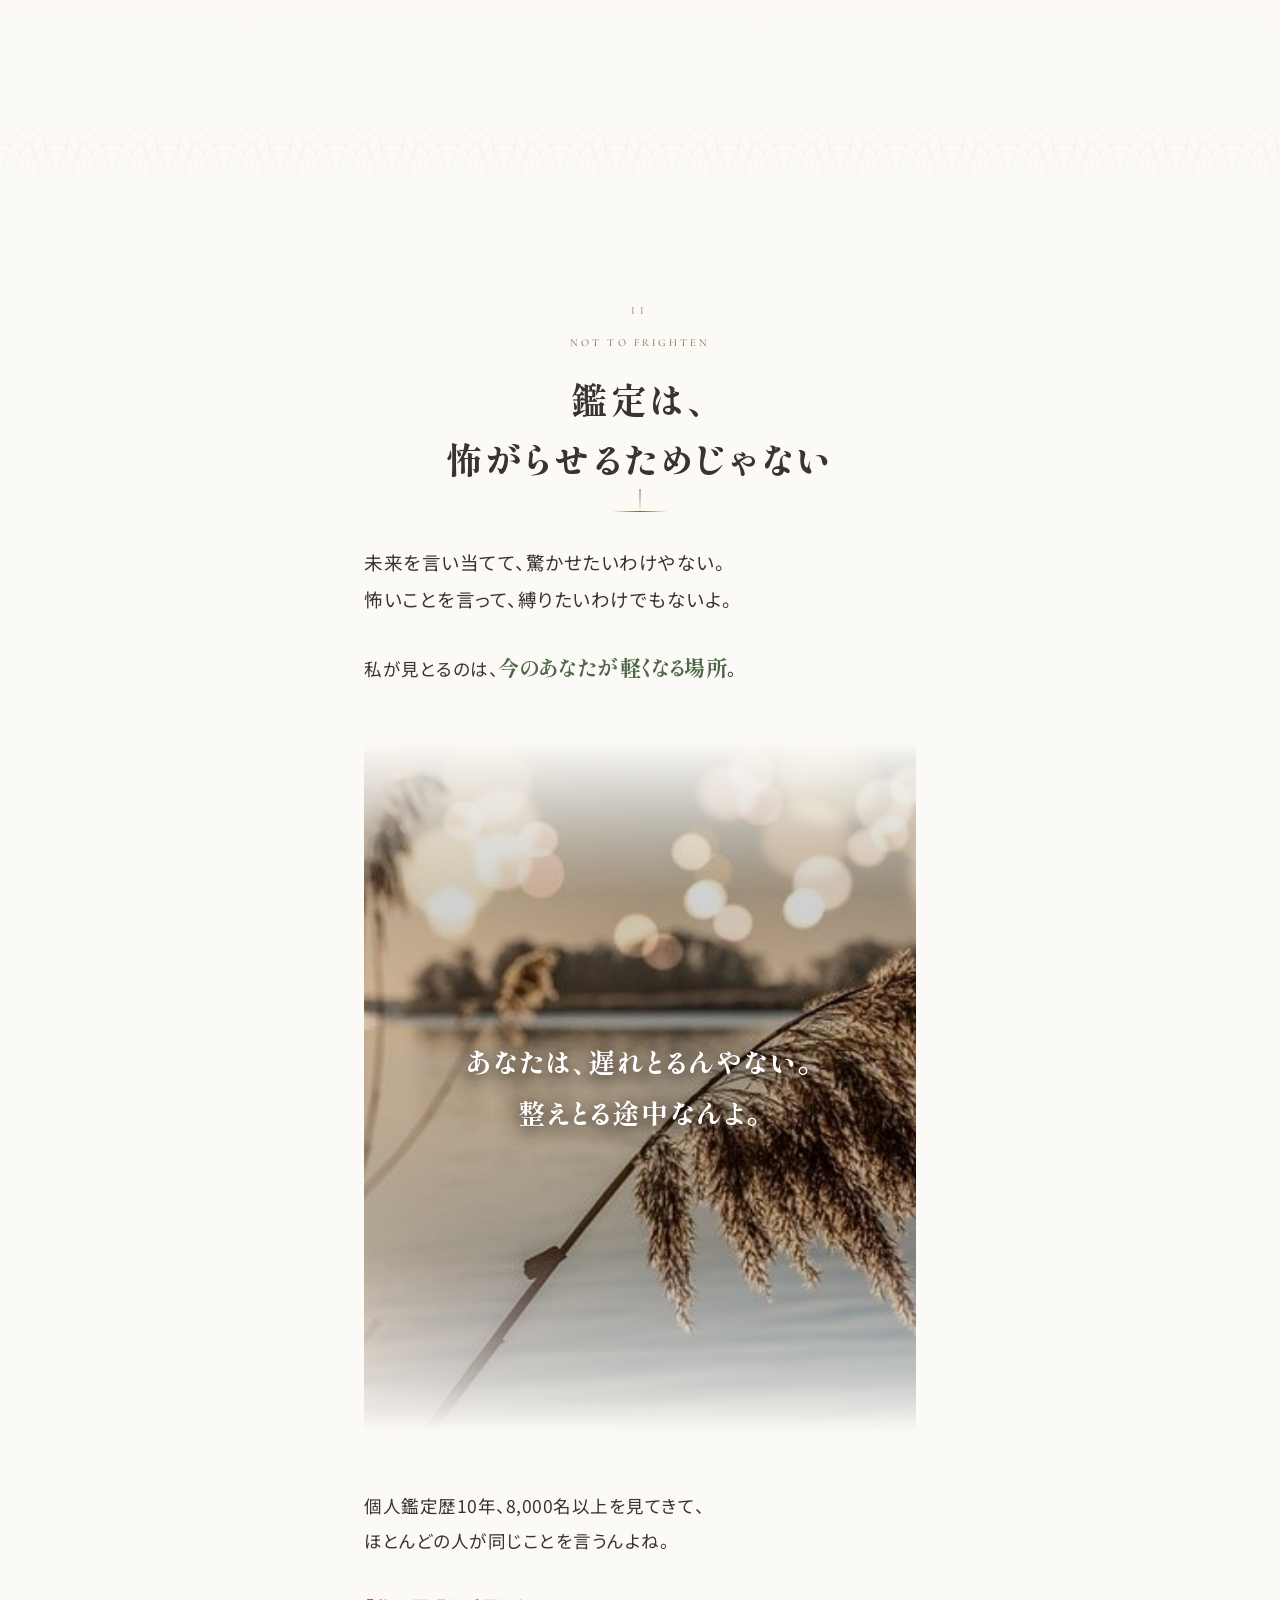
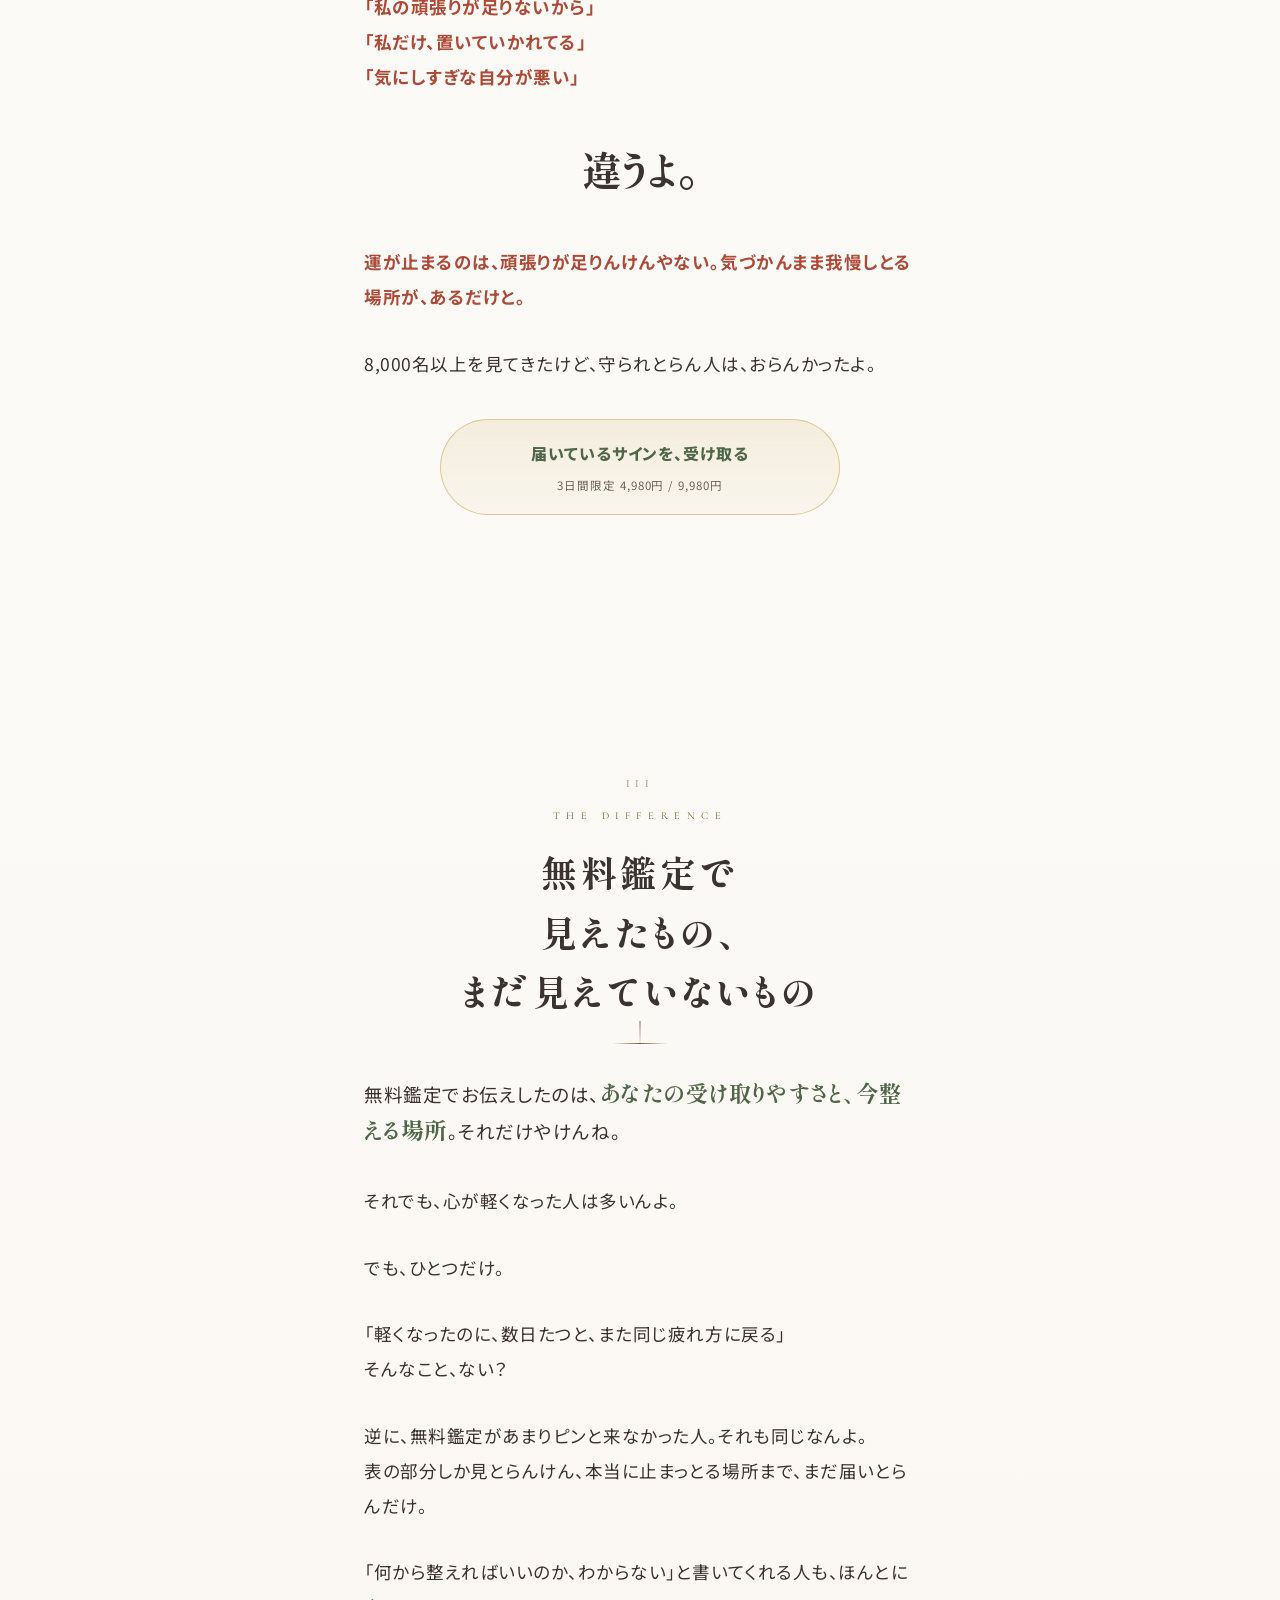
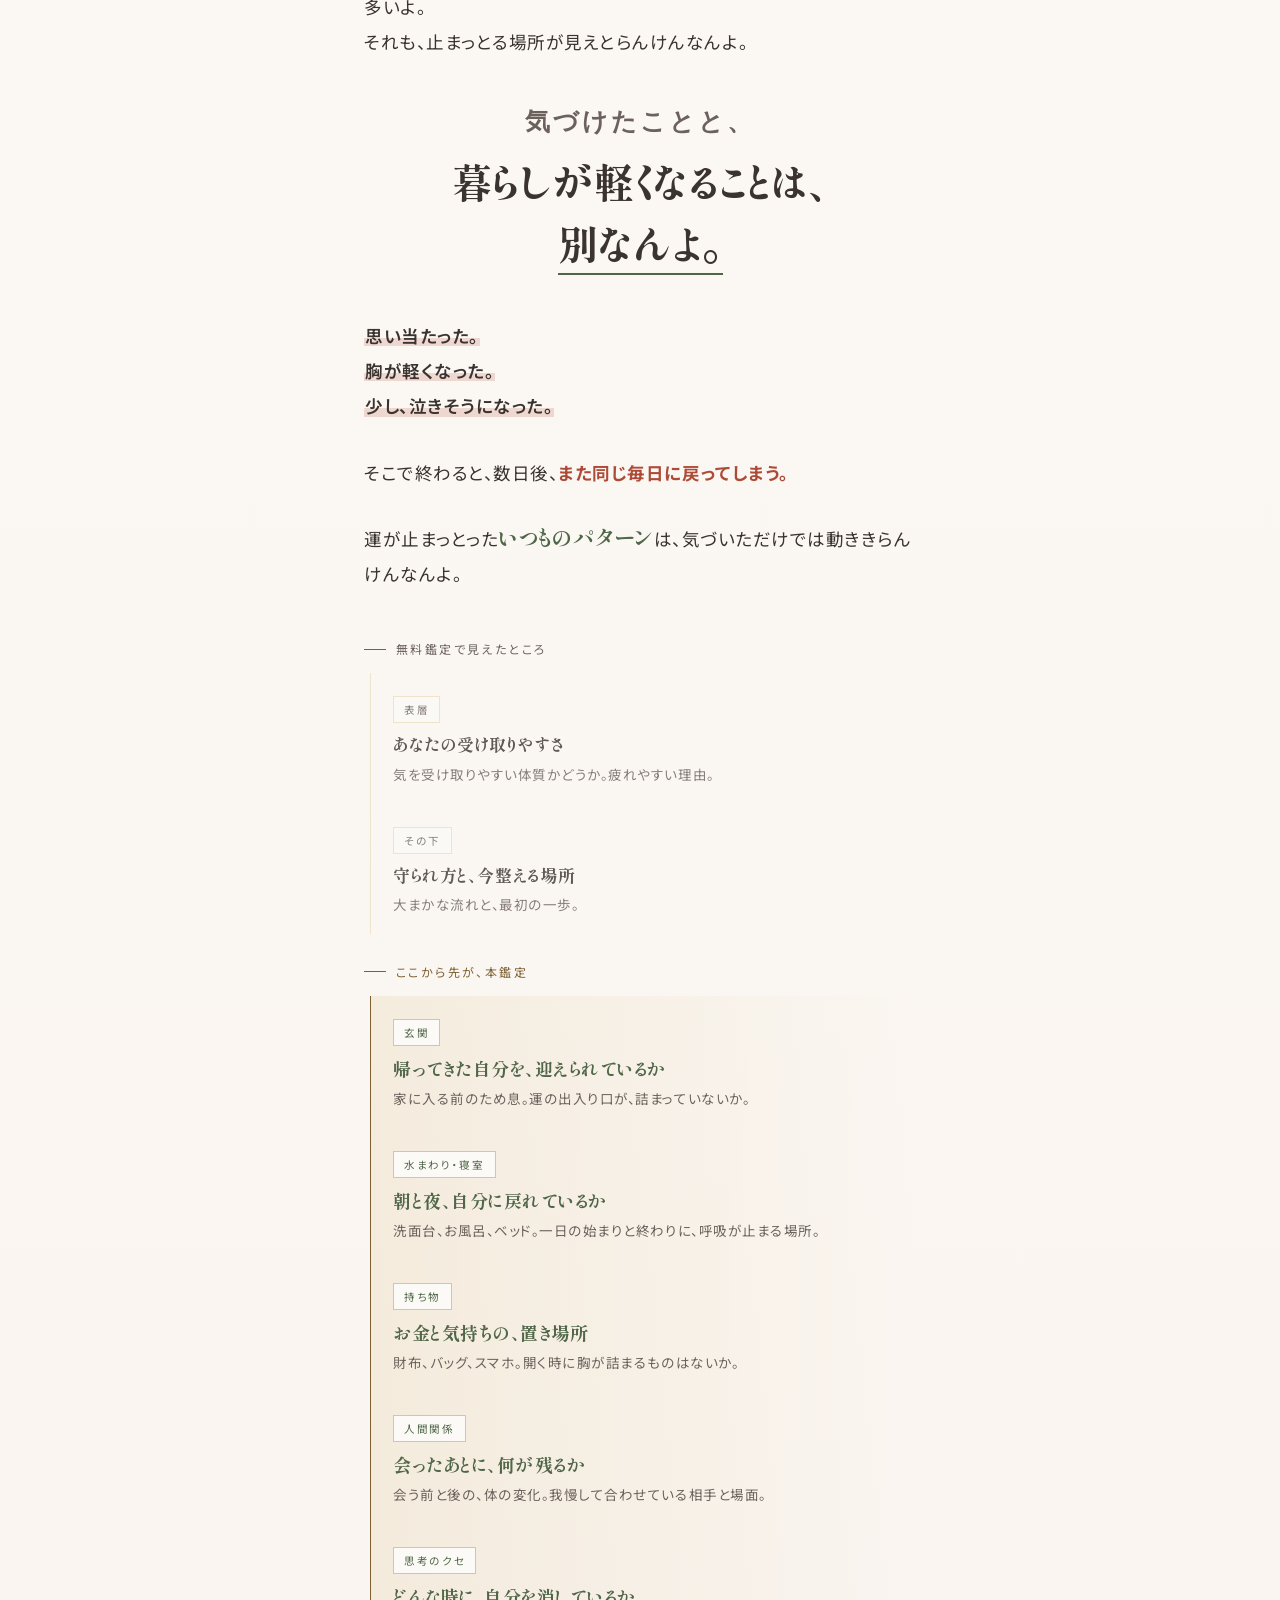
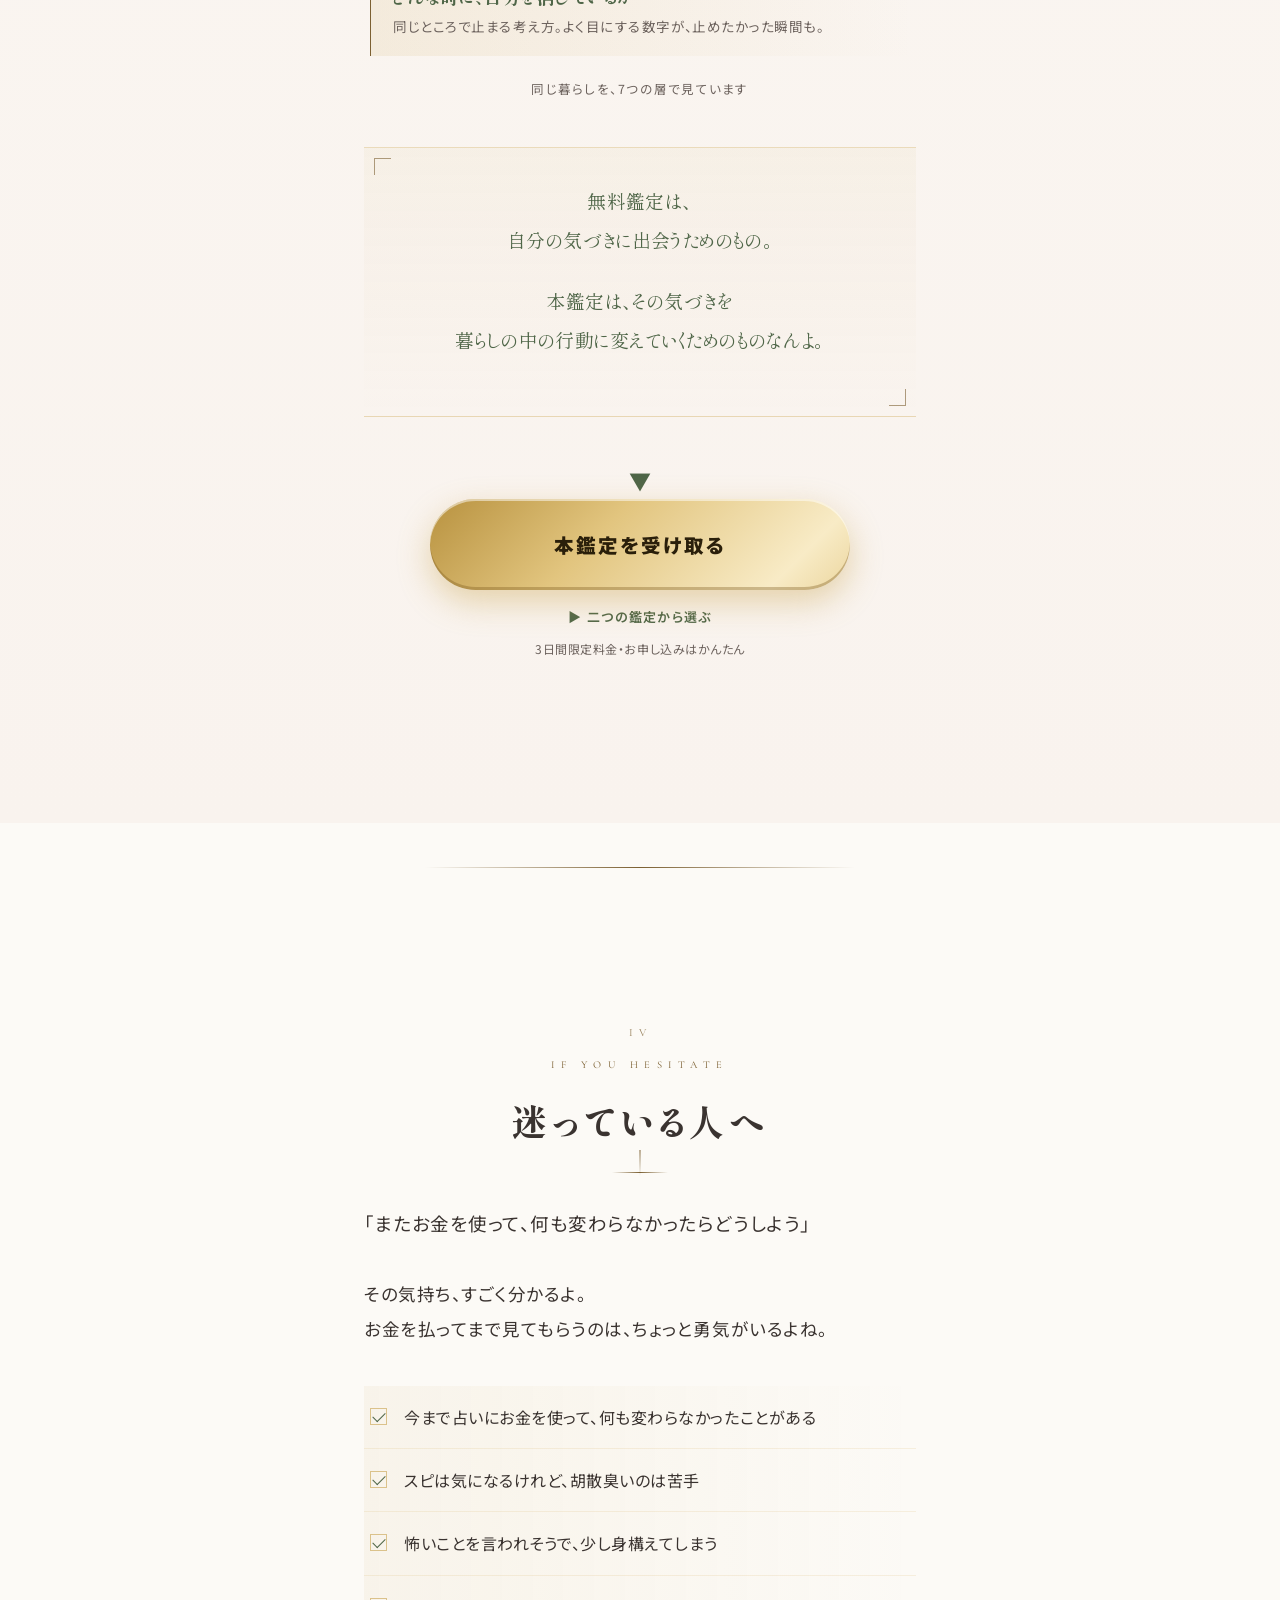
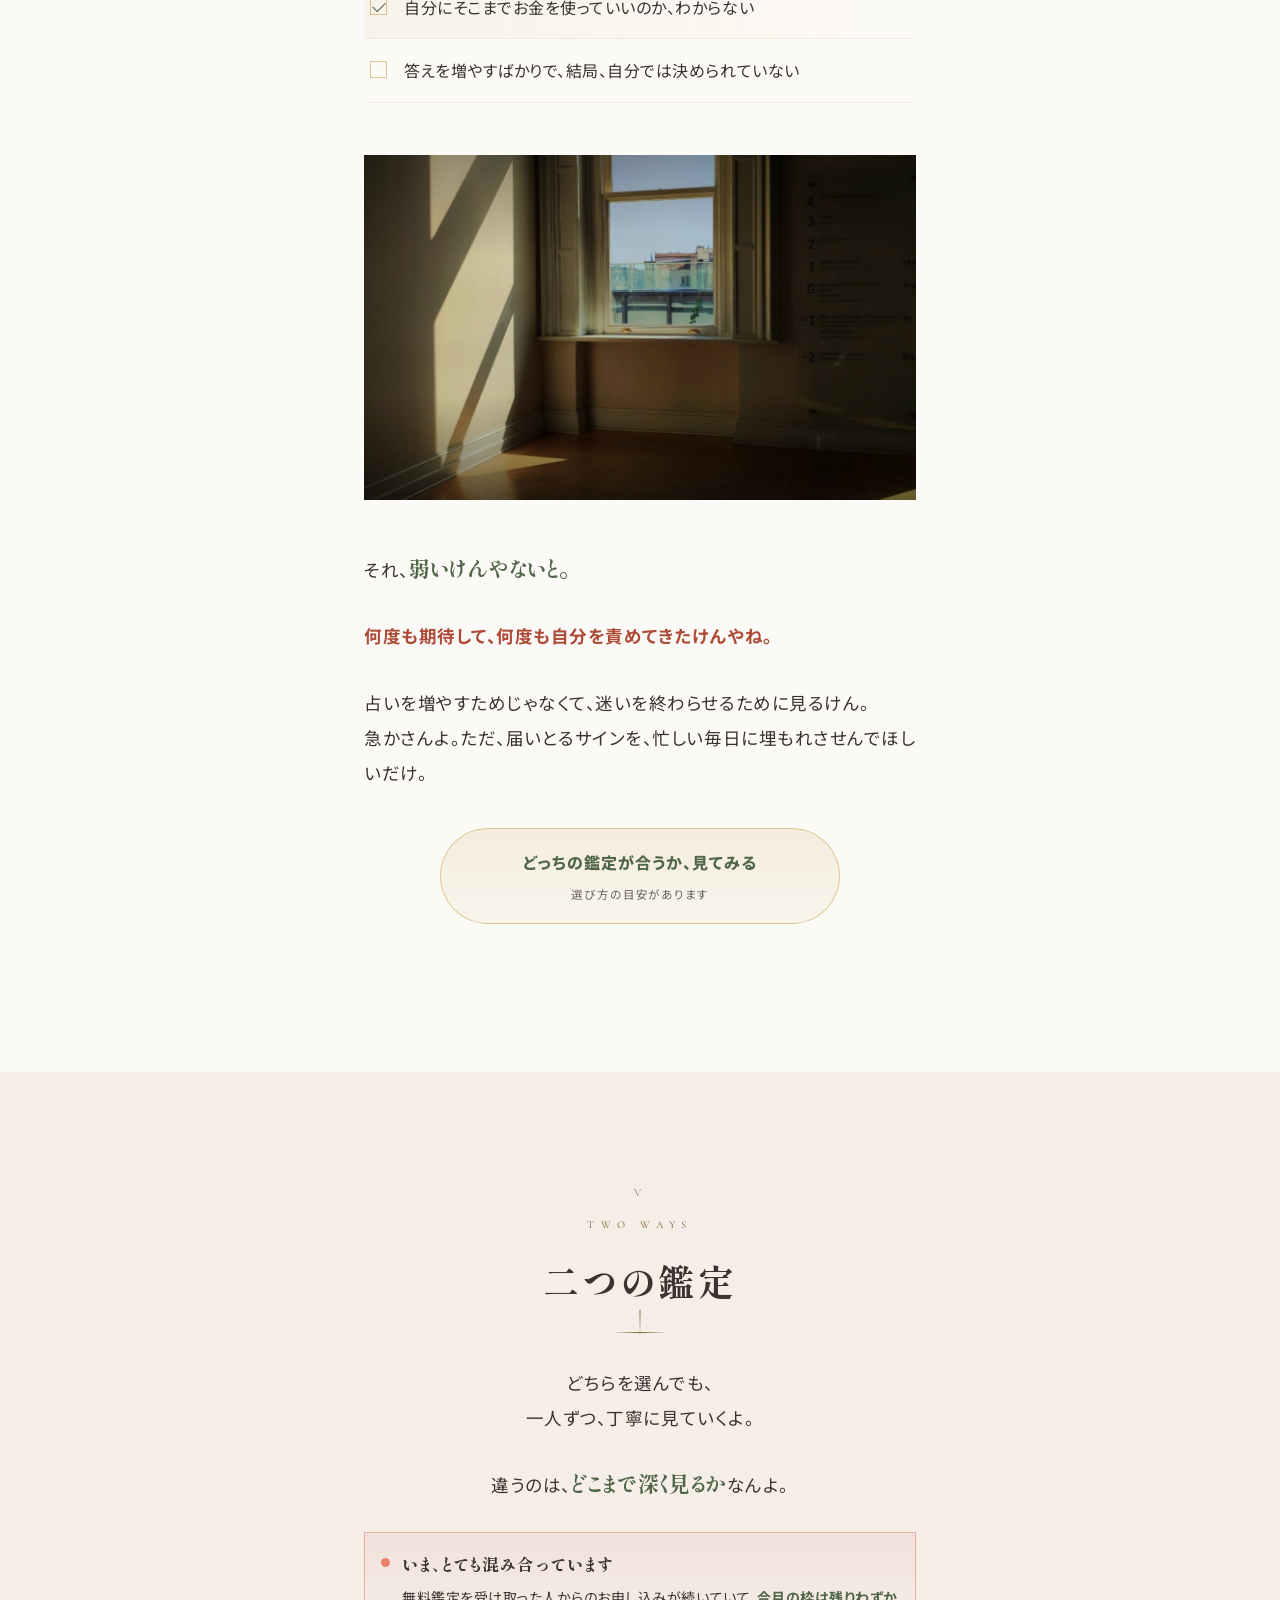
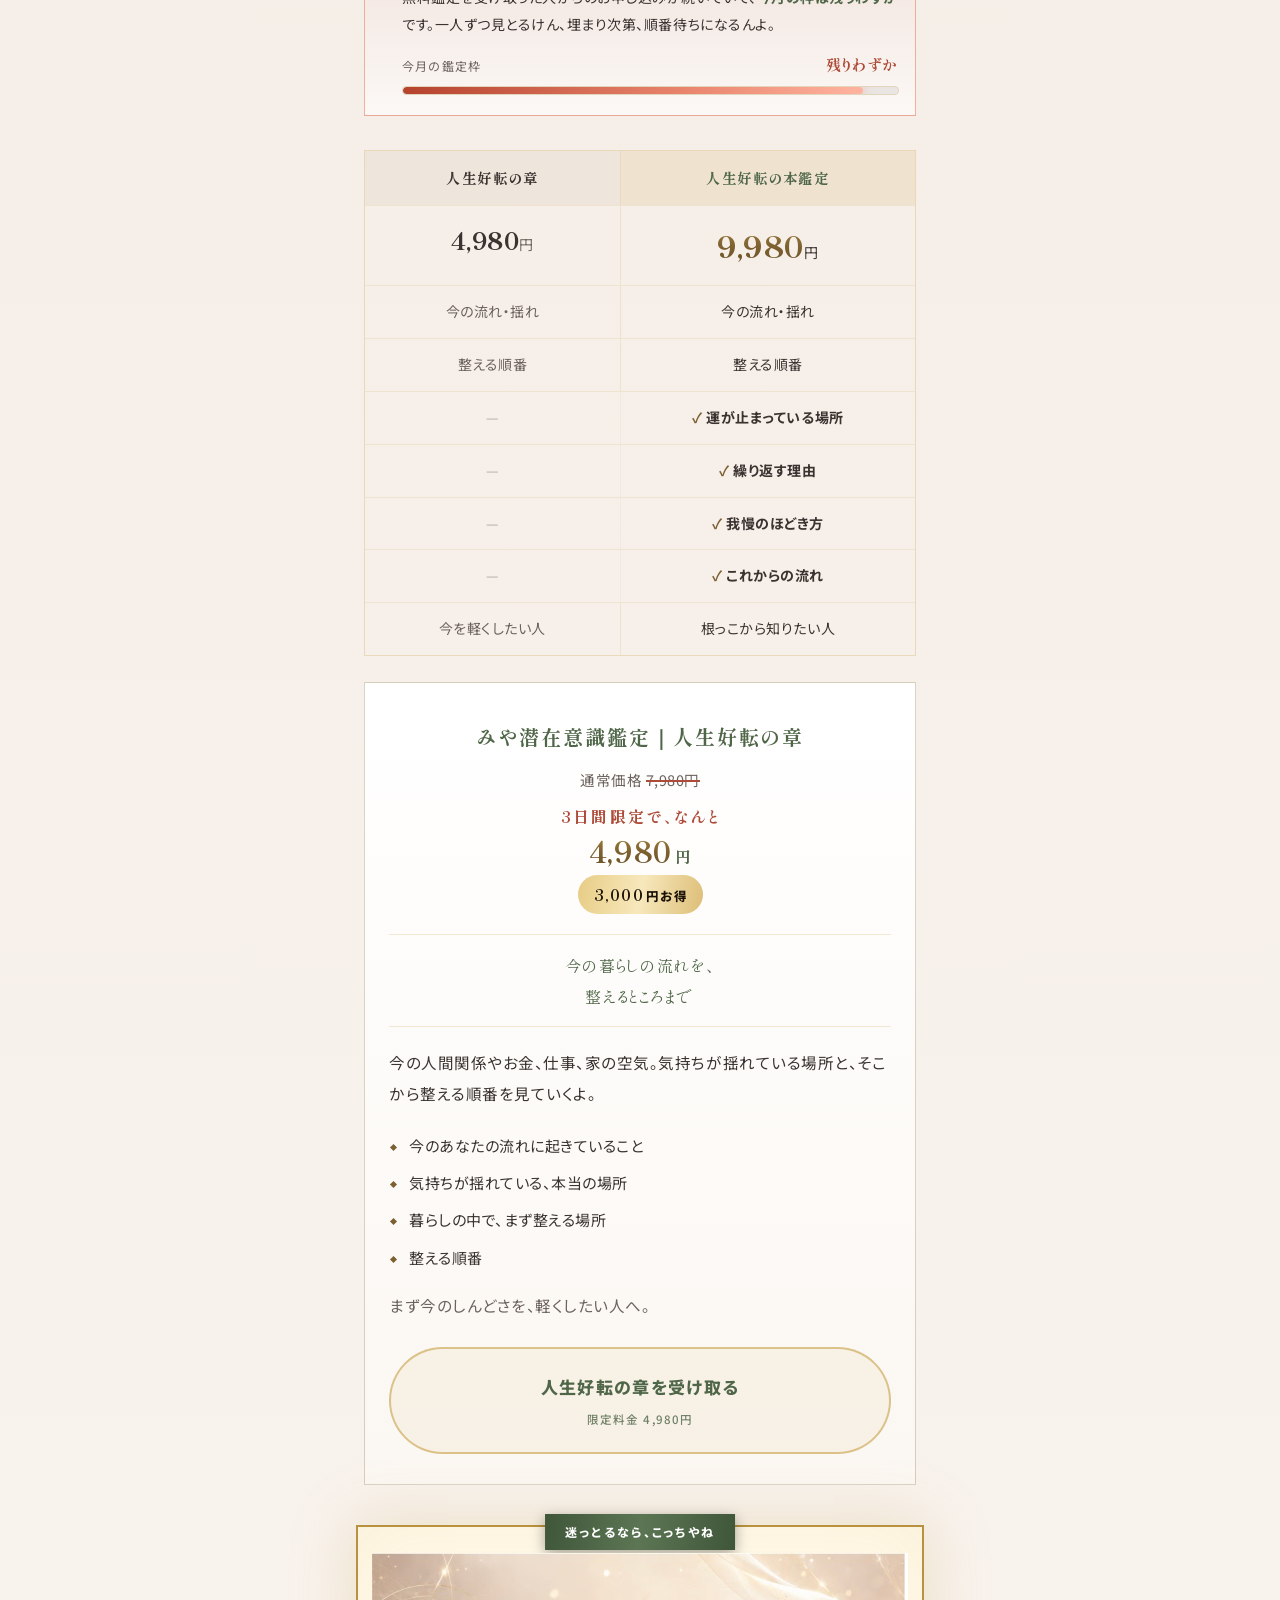
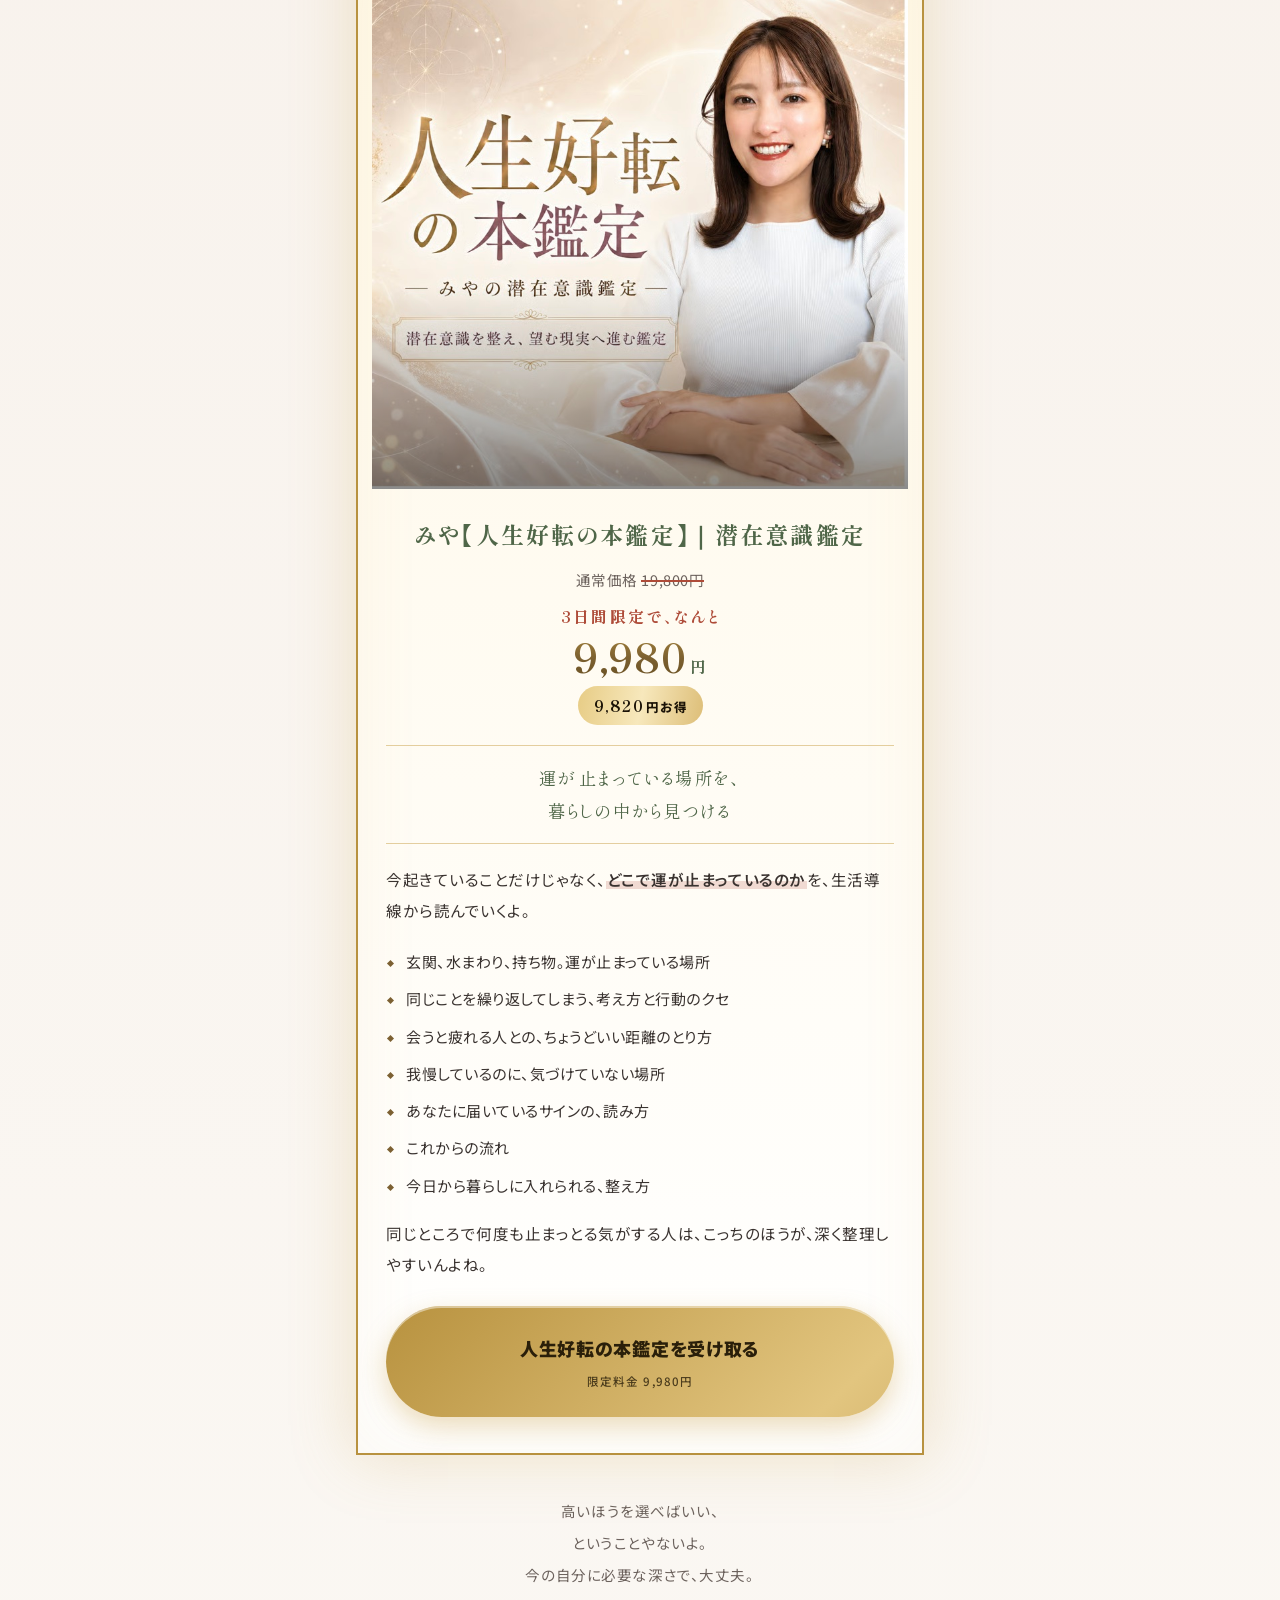
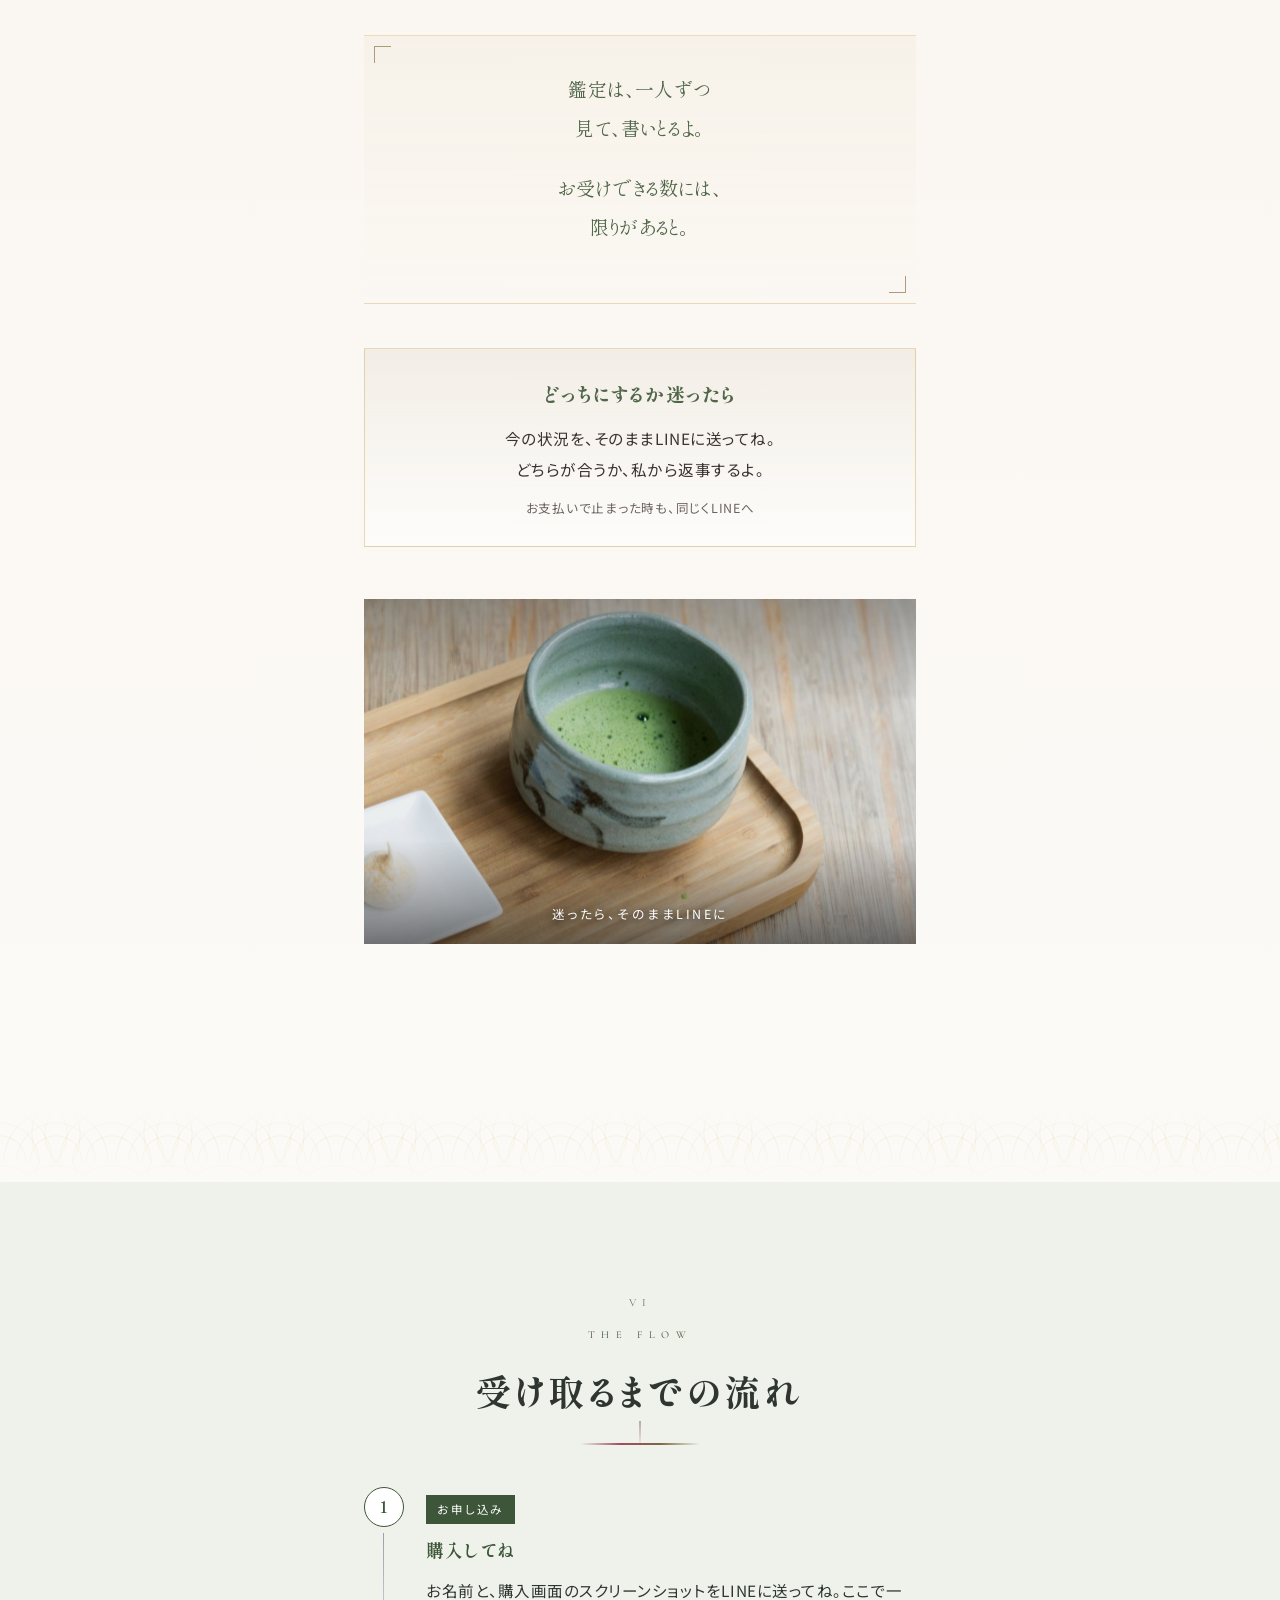
==== commit b163235b: "安い方（人生好転の章）のサムネを削除" ====
--- a/kantei/index.html
+++ b/kantei/index.html
@@ -282,7 +282,6 @@
 
     <!-- 人生好転の章 -->
     <div class="item rv">
-      <div class="thumb"><img src="../img/light_02.jpg" alt="みや潜在意識鑑定 人生好転の章" loading="lazy" decoding="async" onerror="this.closest('.ph,.ph-full,.thumb,.shot,.hero-person')?.style.setProperty('display','none')"></div>
       <div class="pname">みや潜在意識鑑定｜人生好転の章</div>
       <div class="pr-stage">
         <div class="was">通常価格 <s>7,980円</s></div>
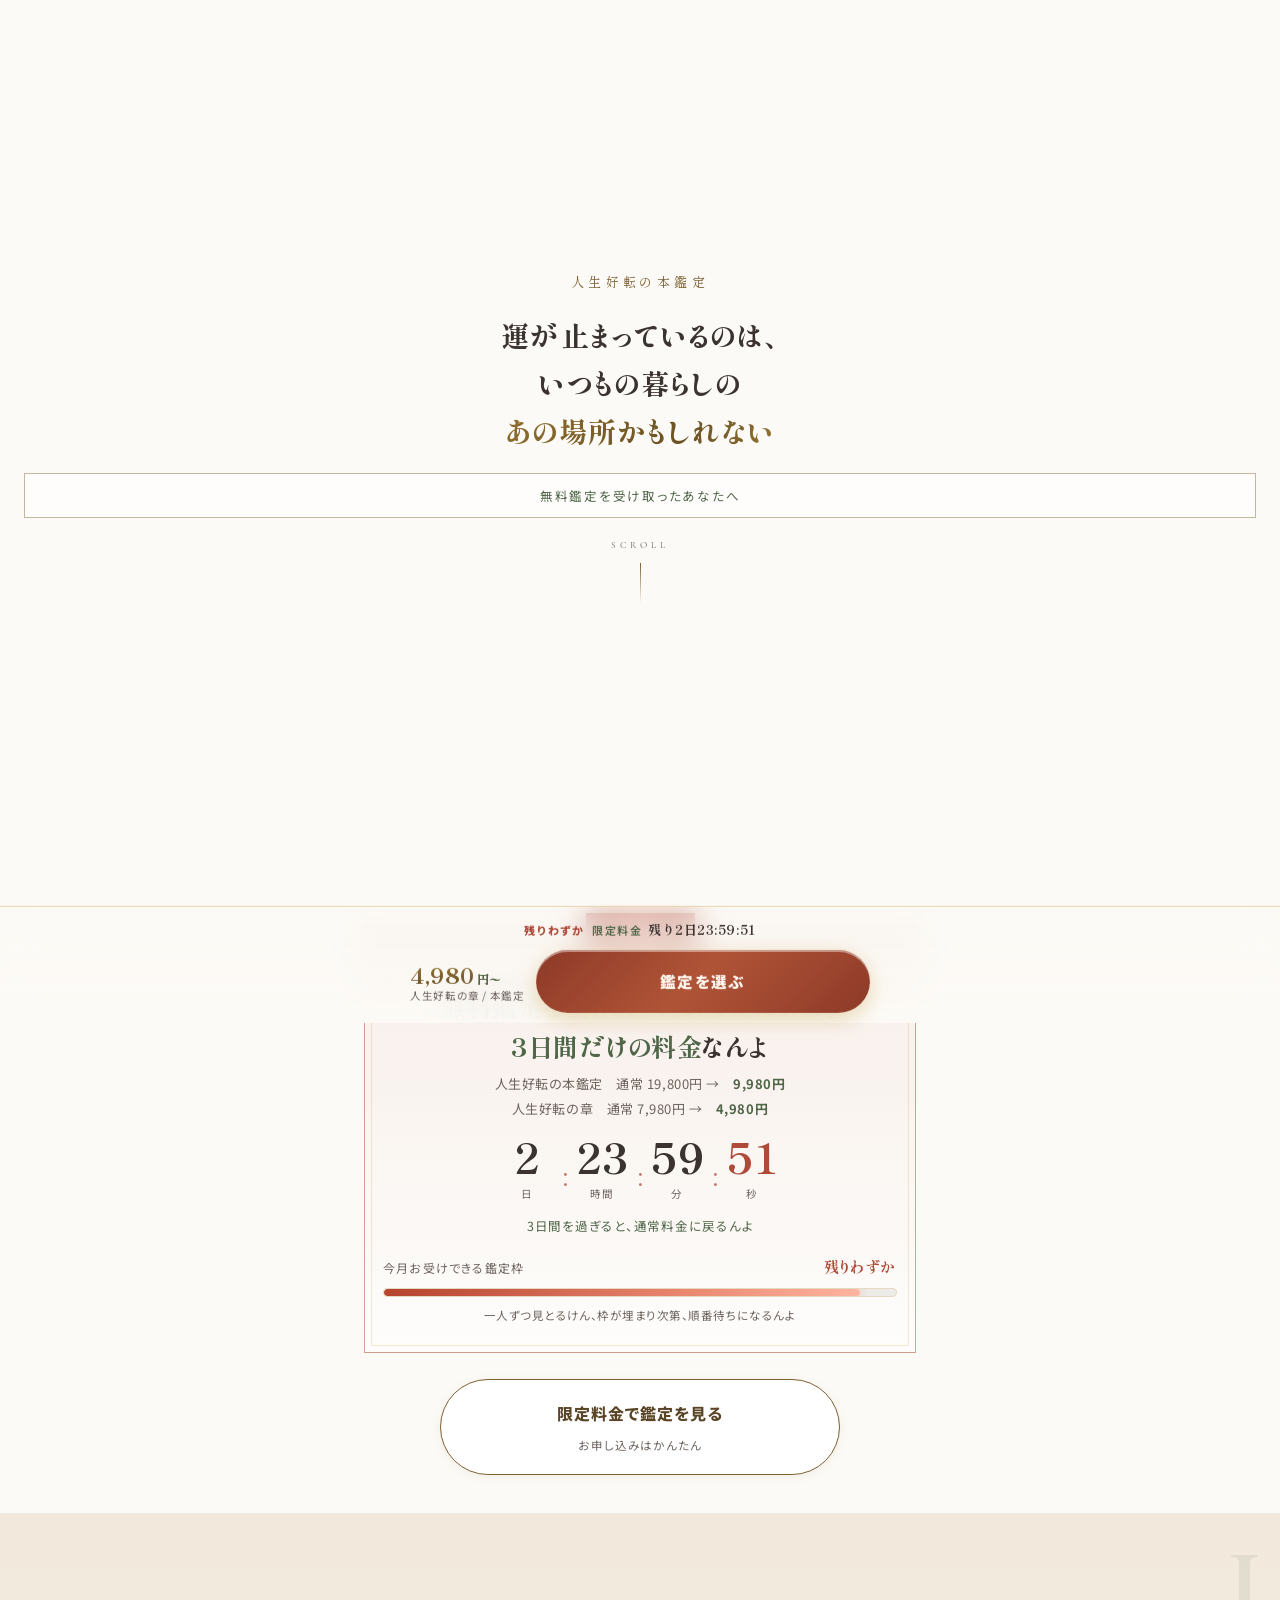
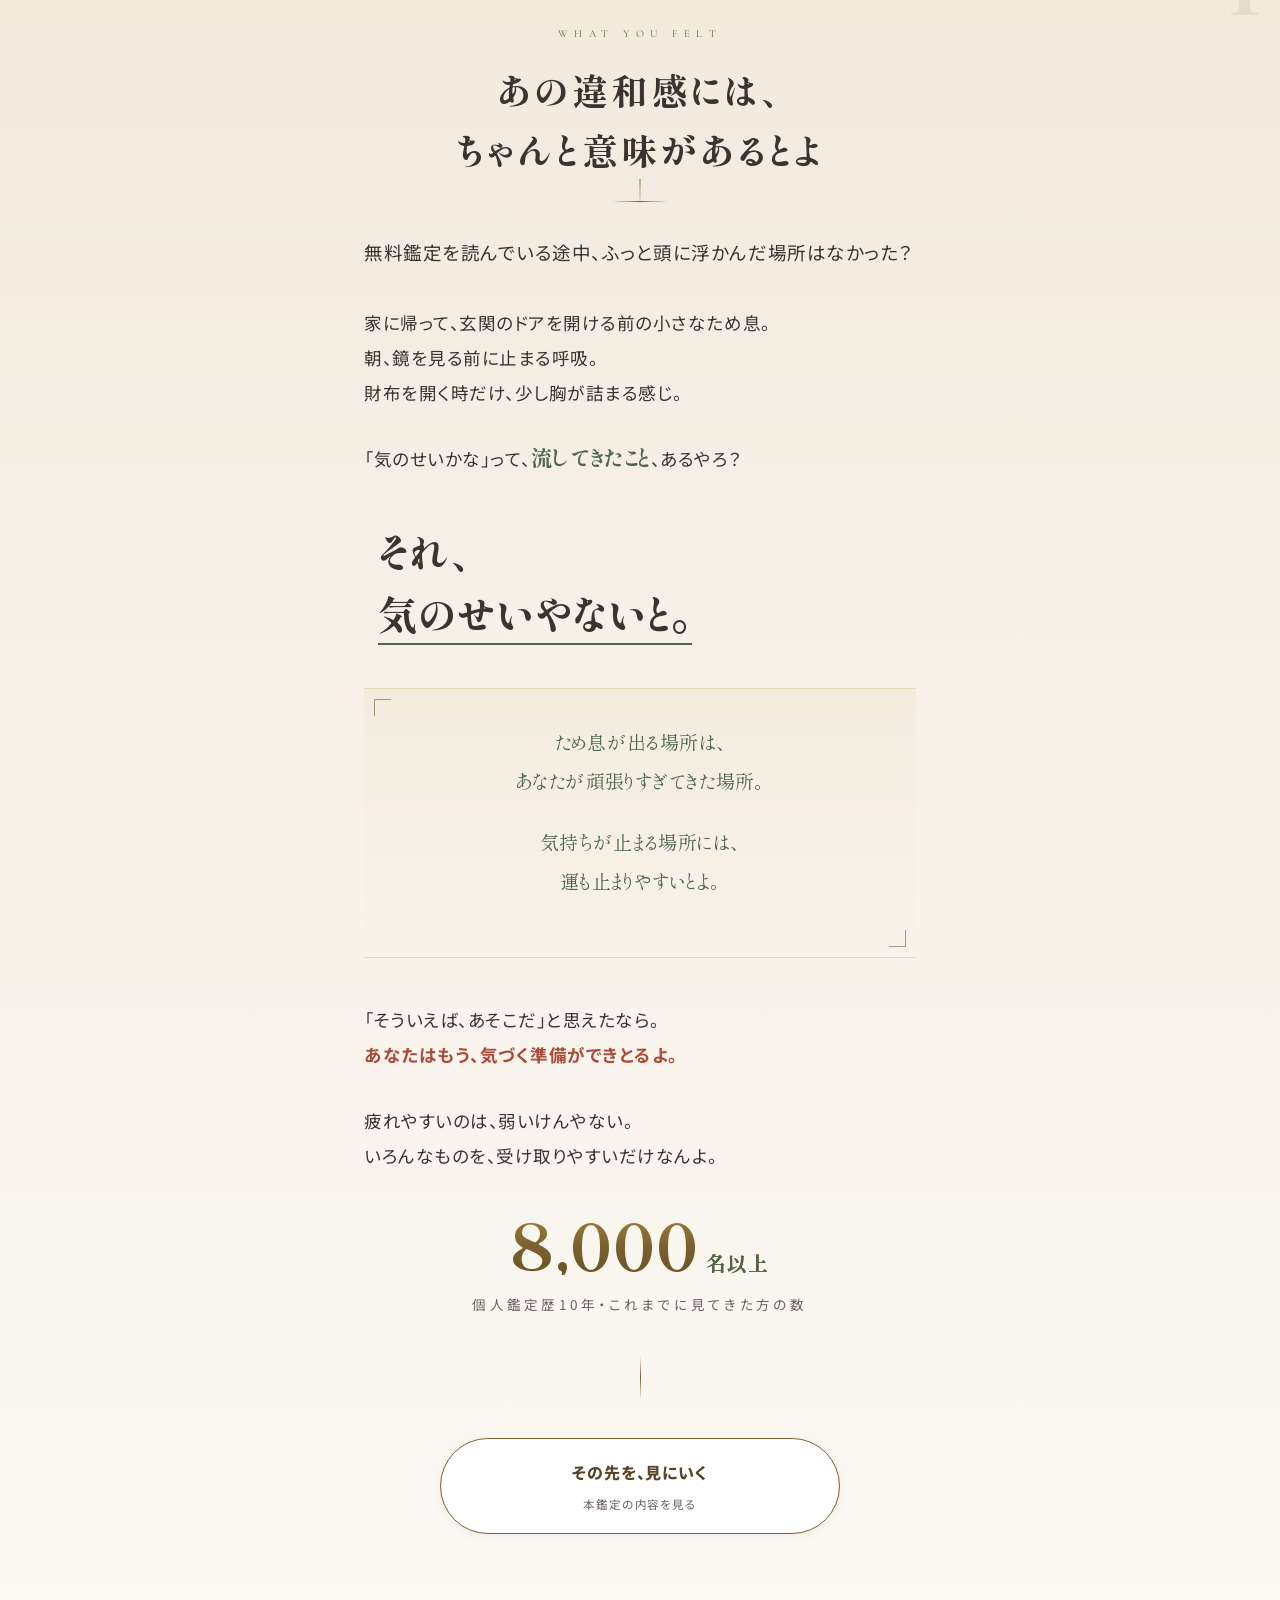
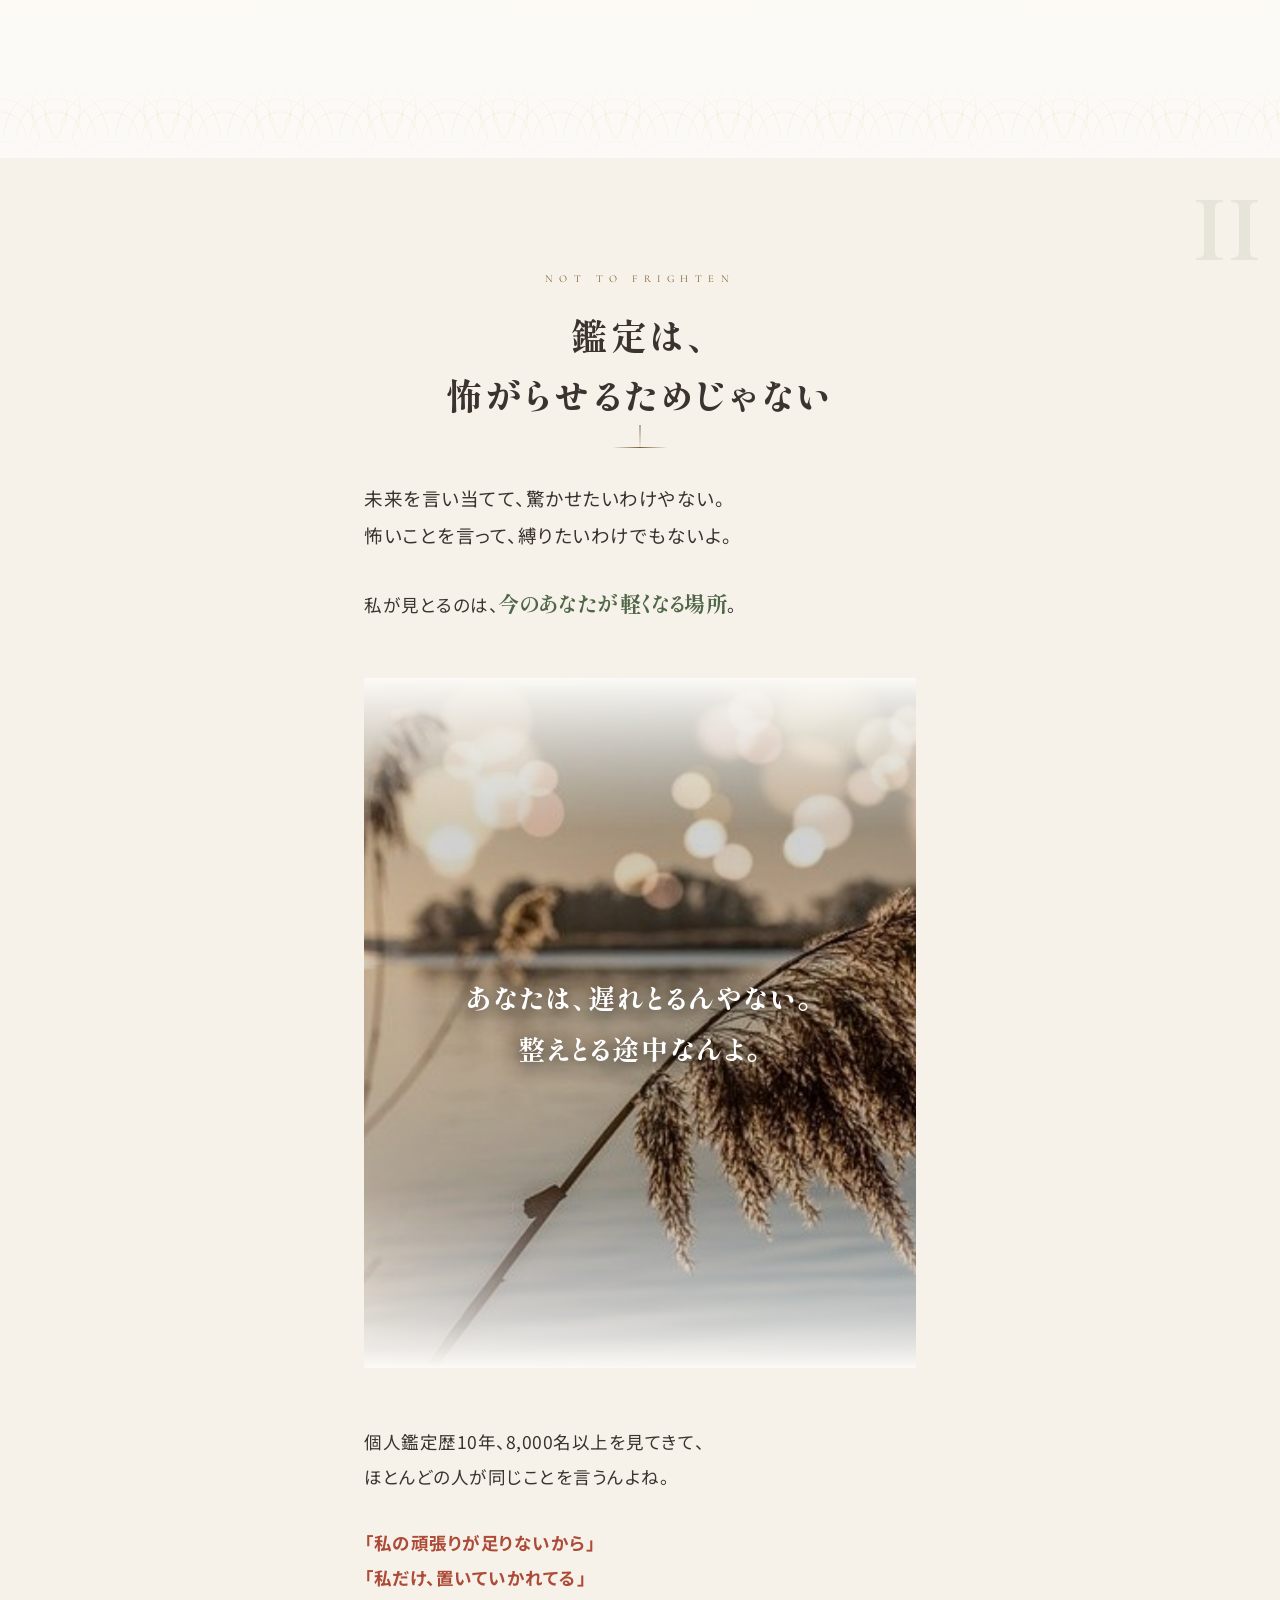
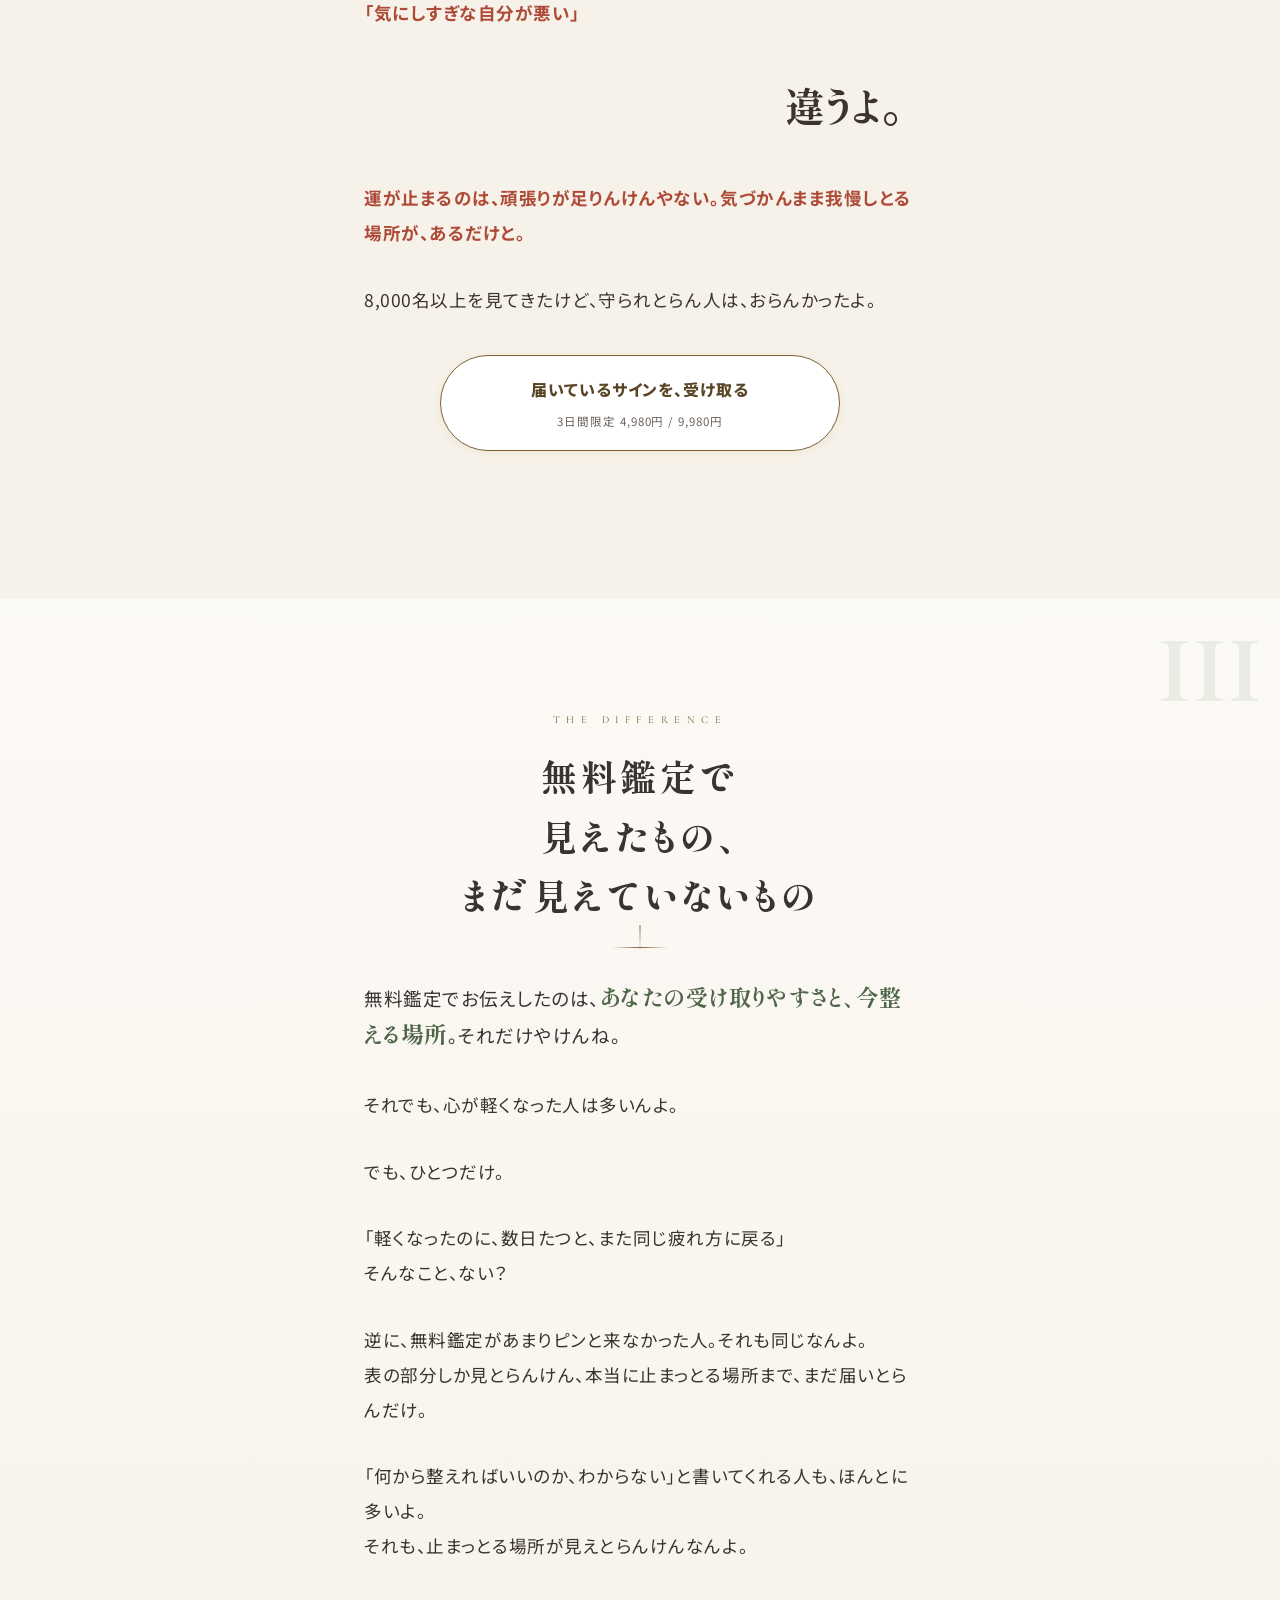
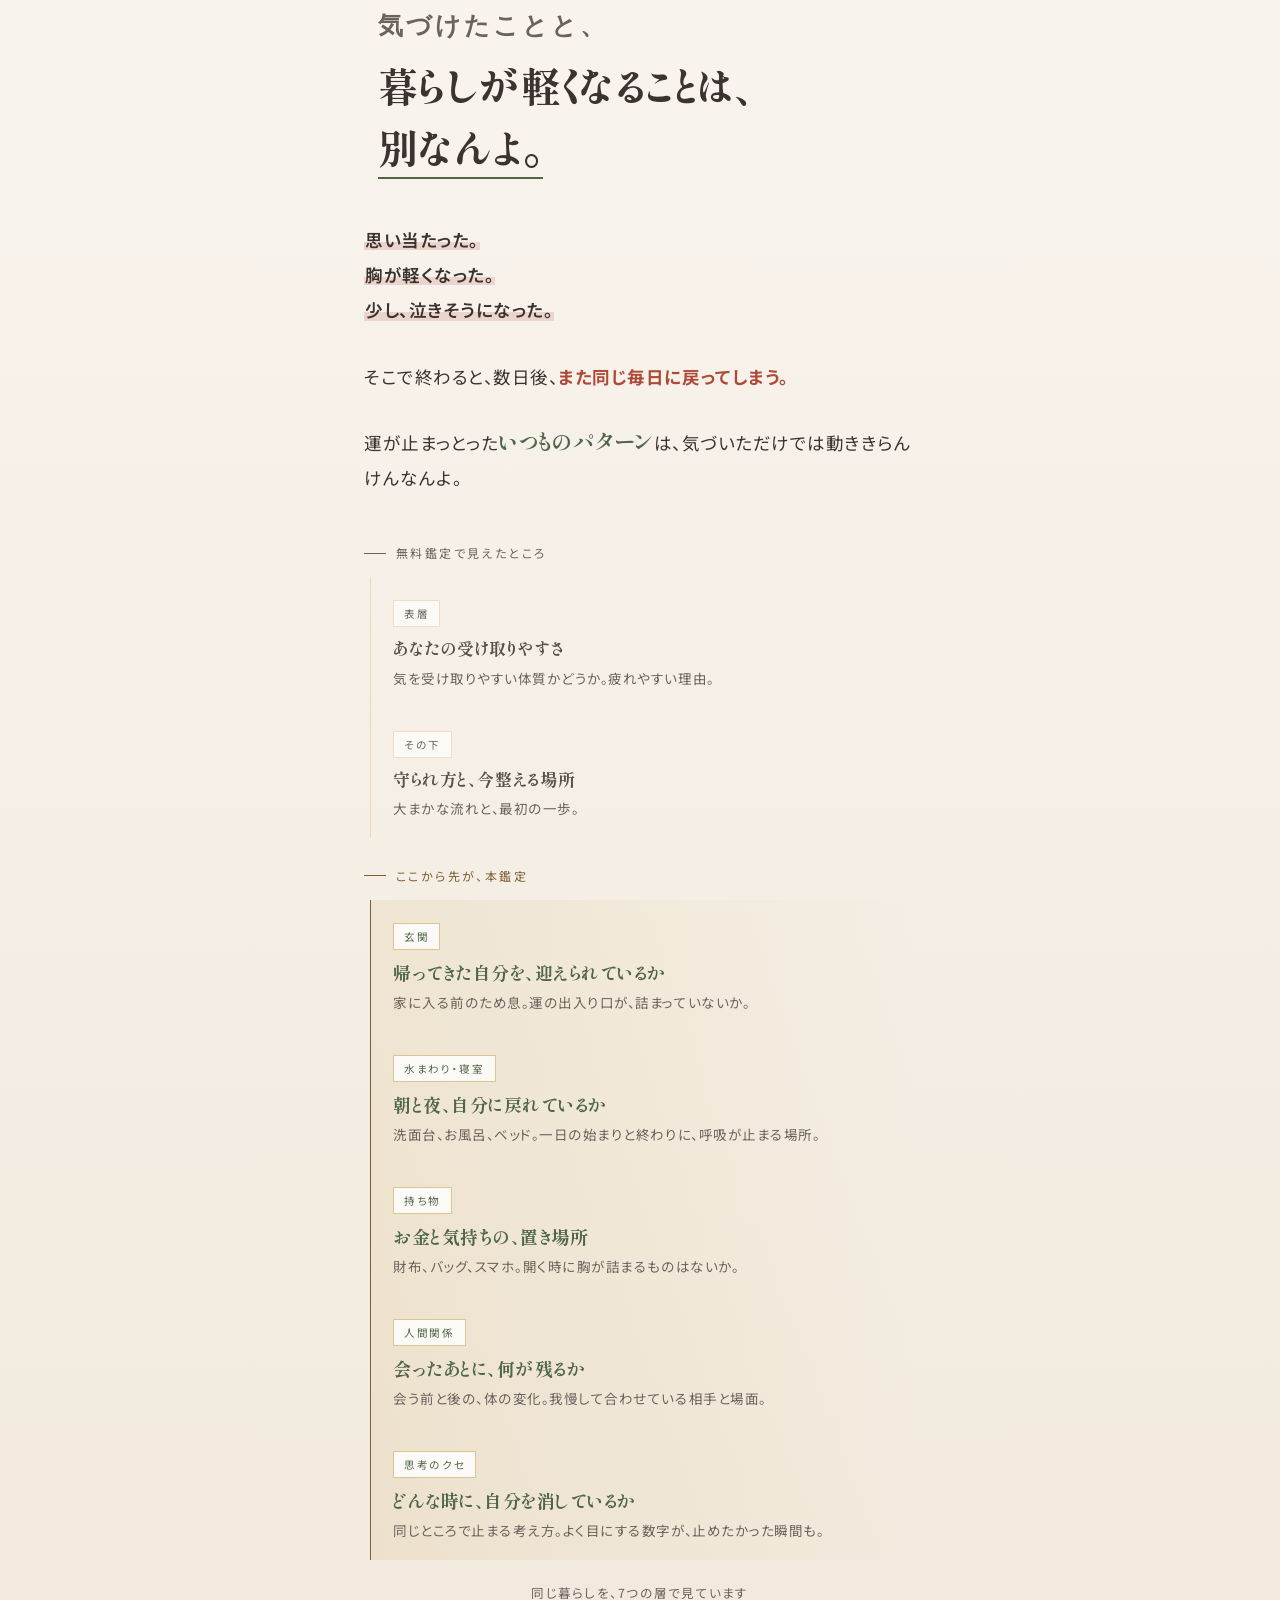
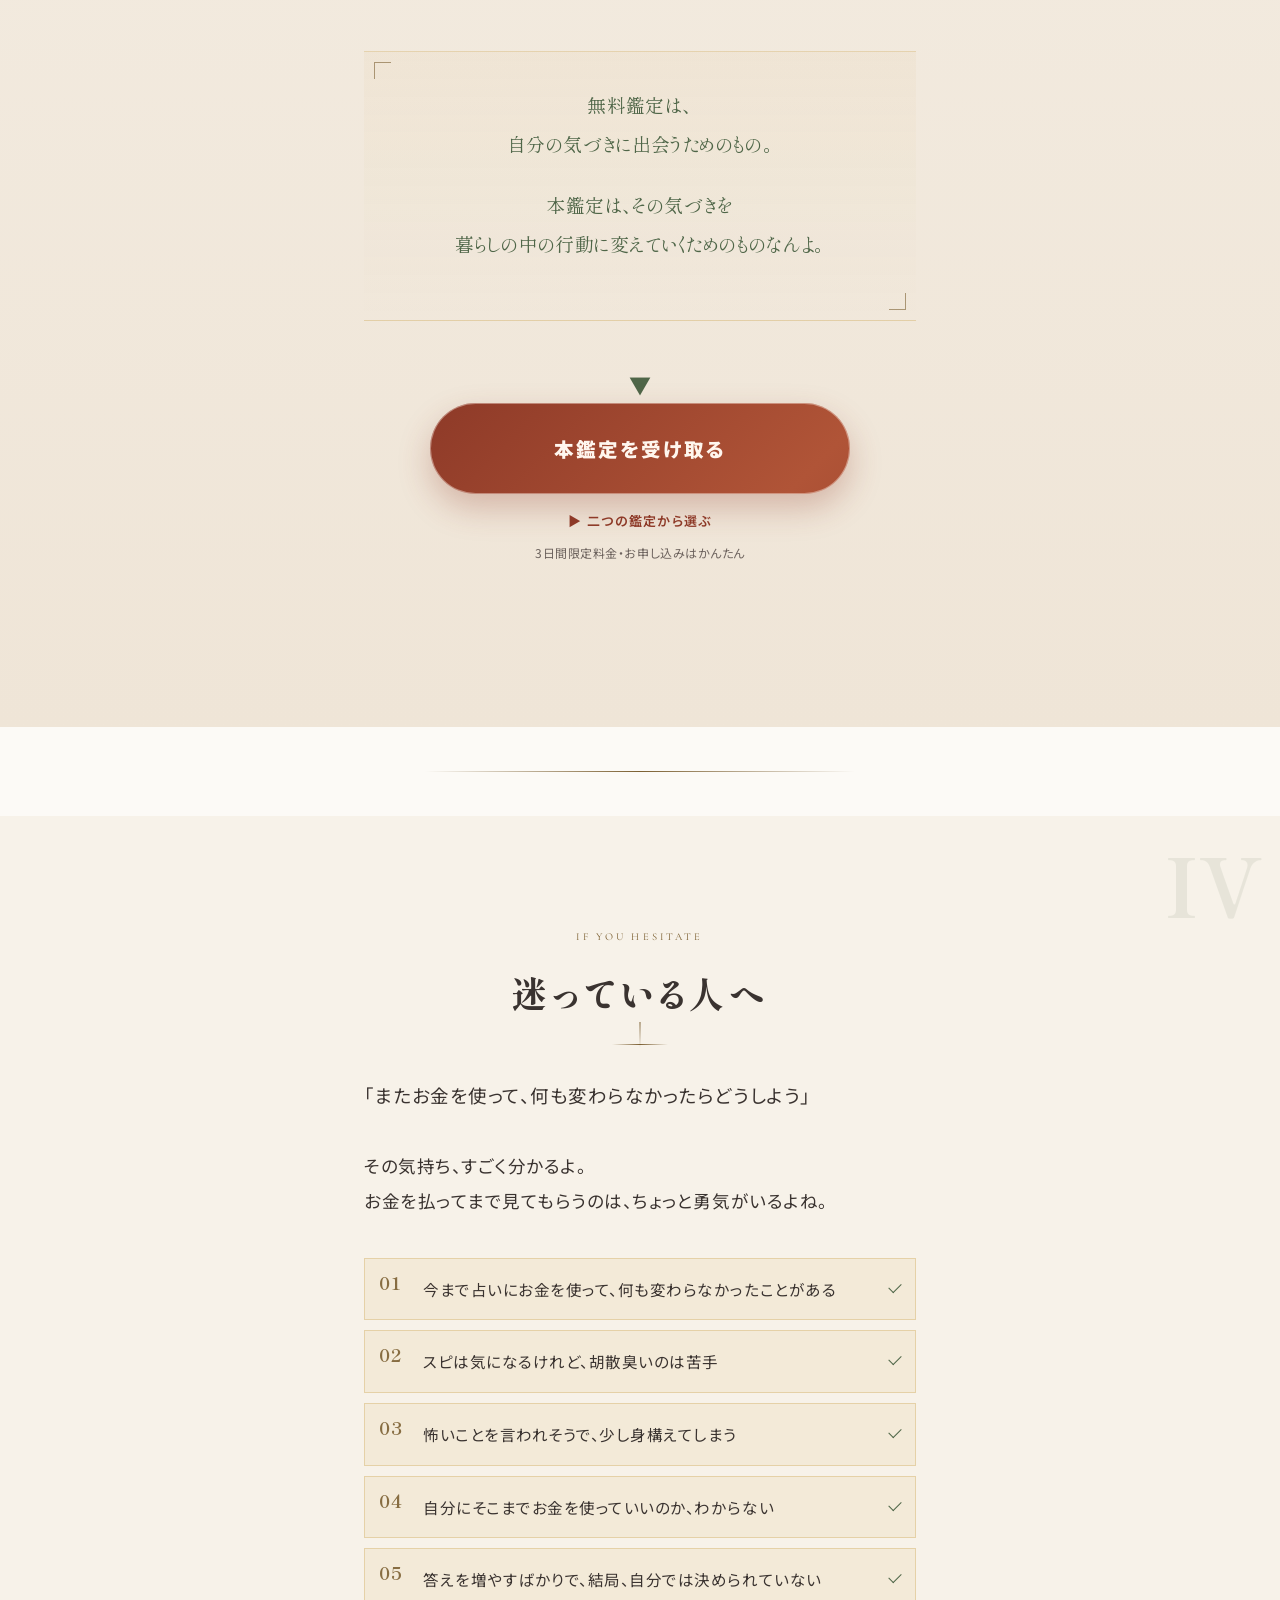
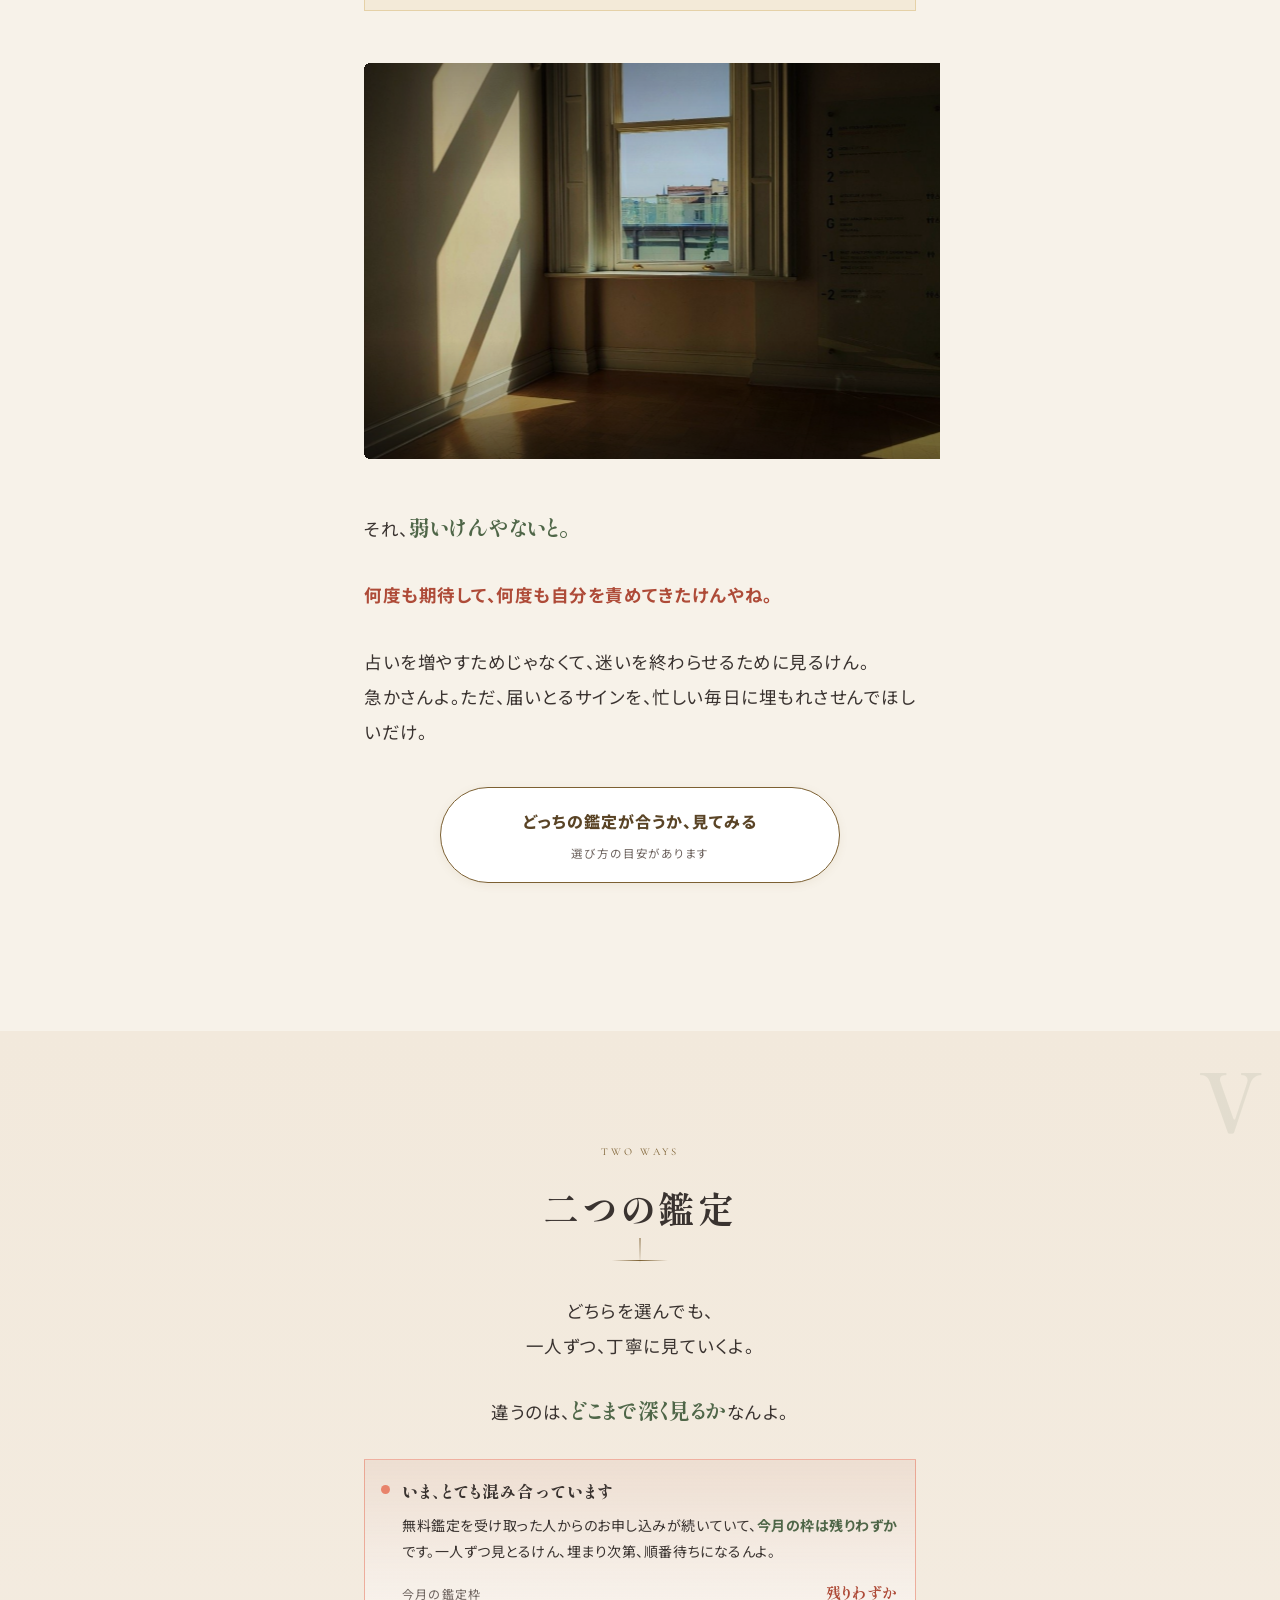
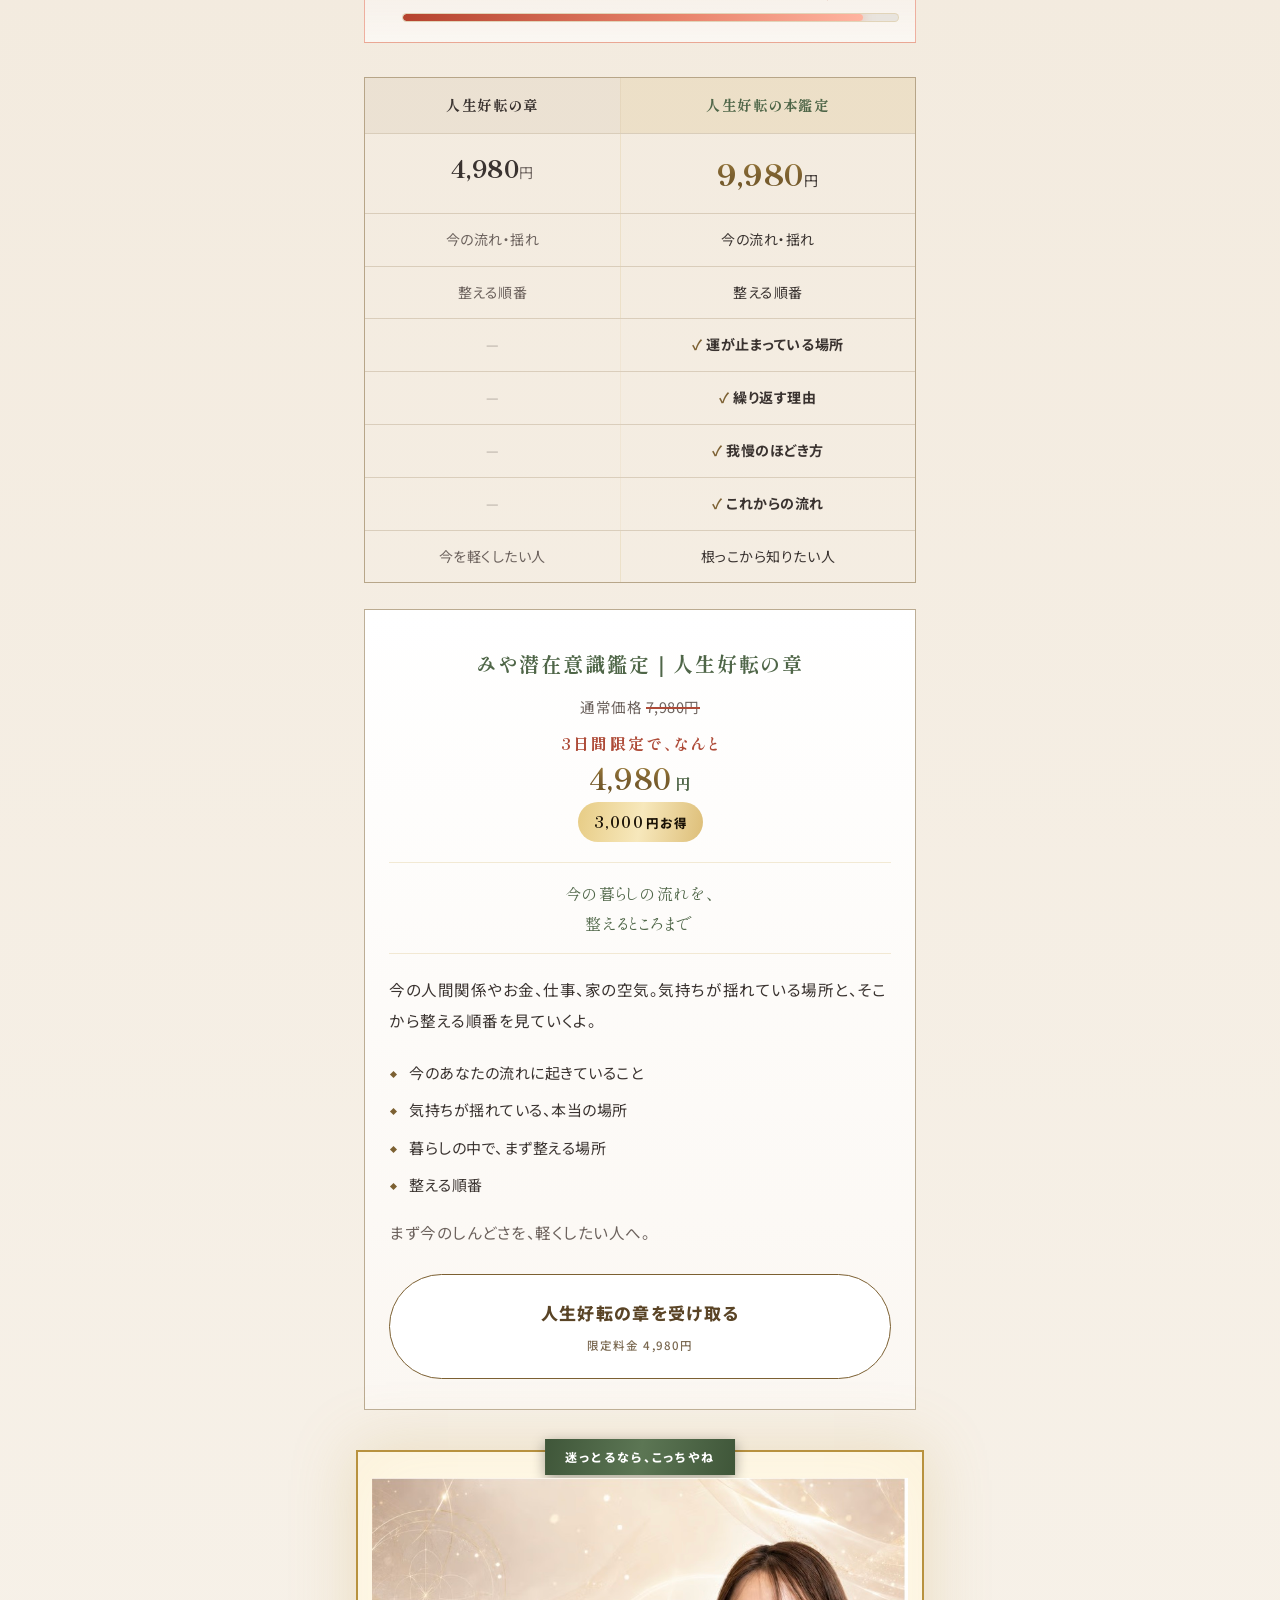
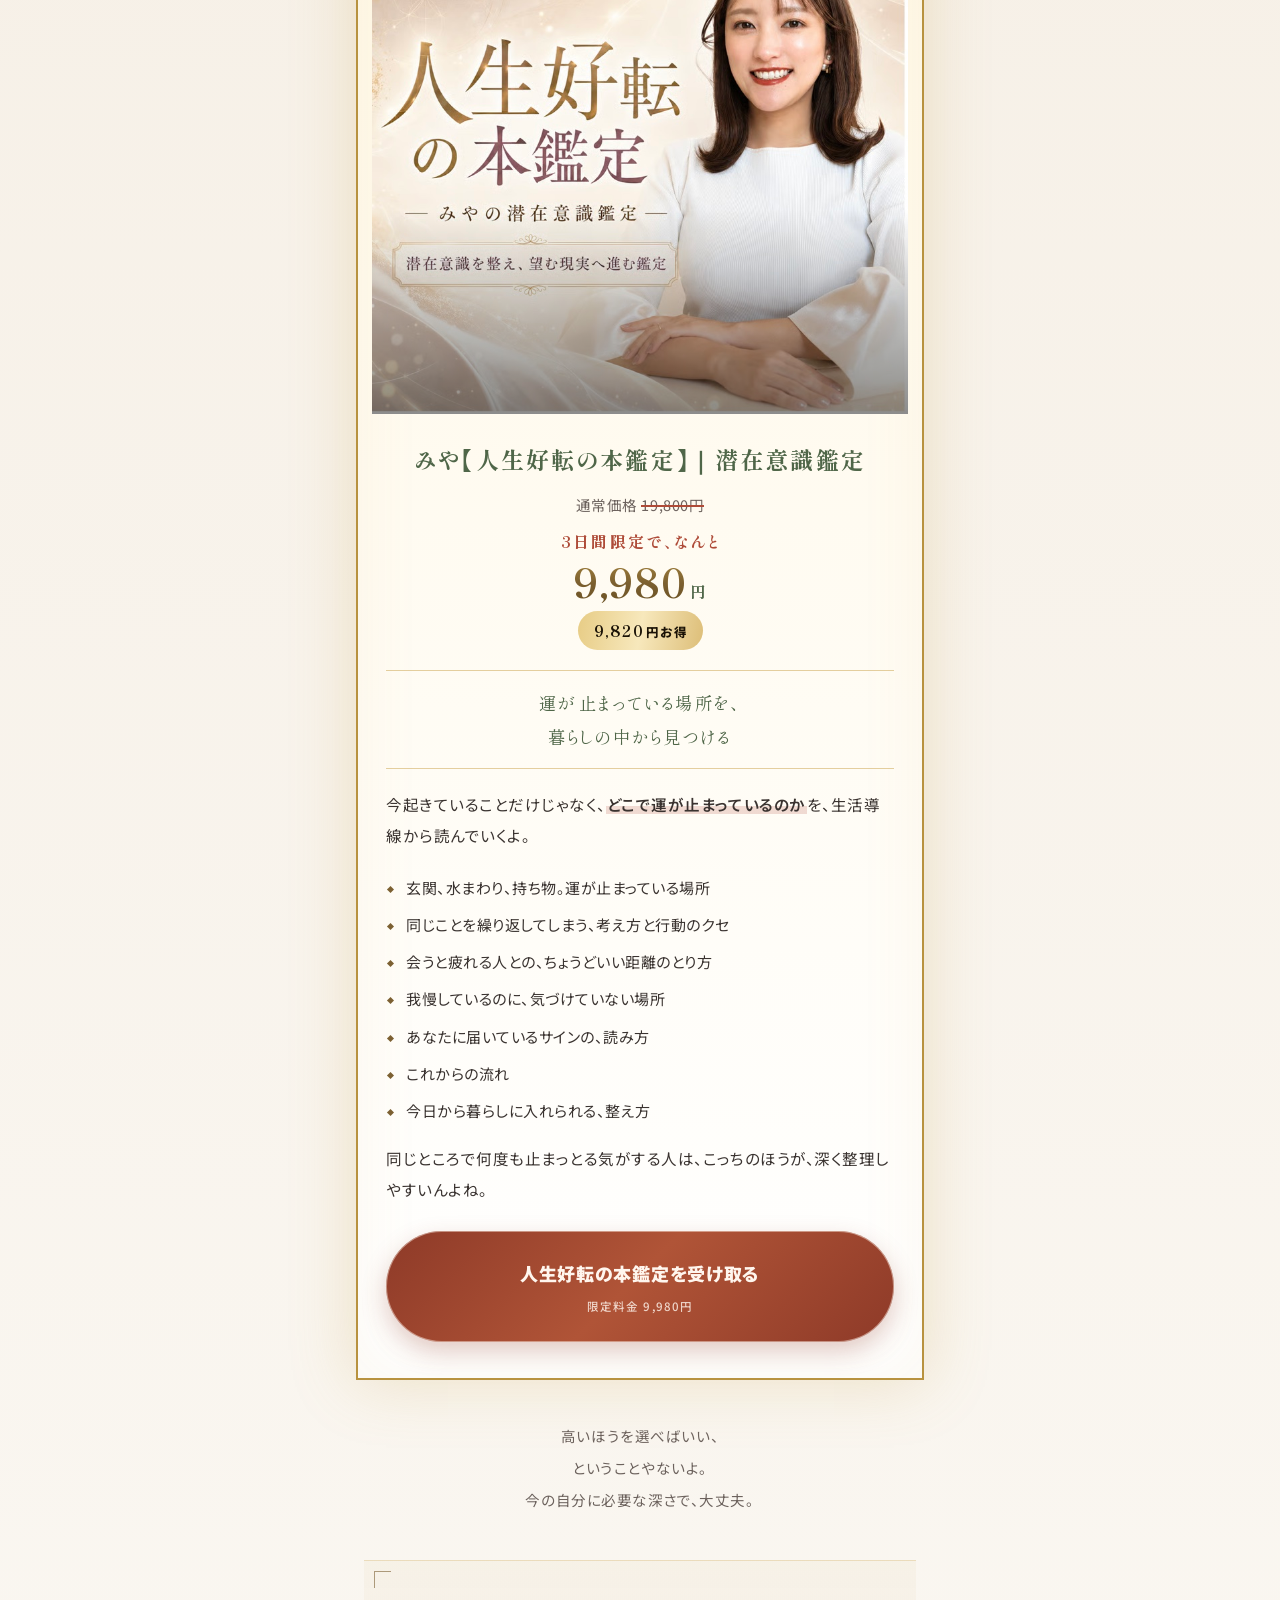
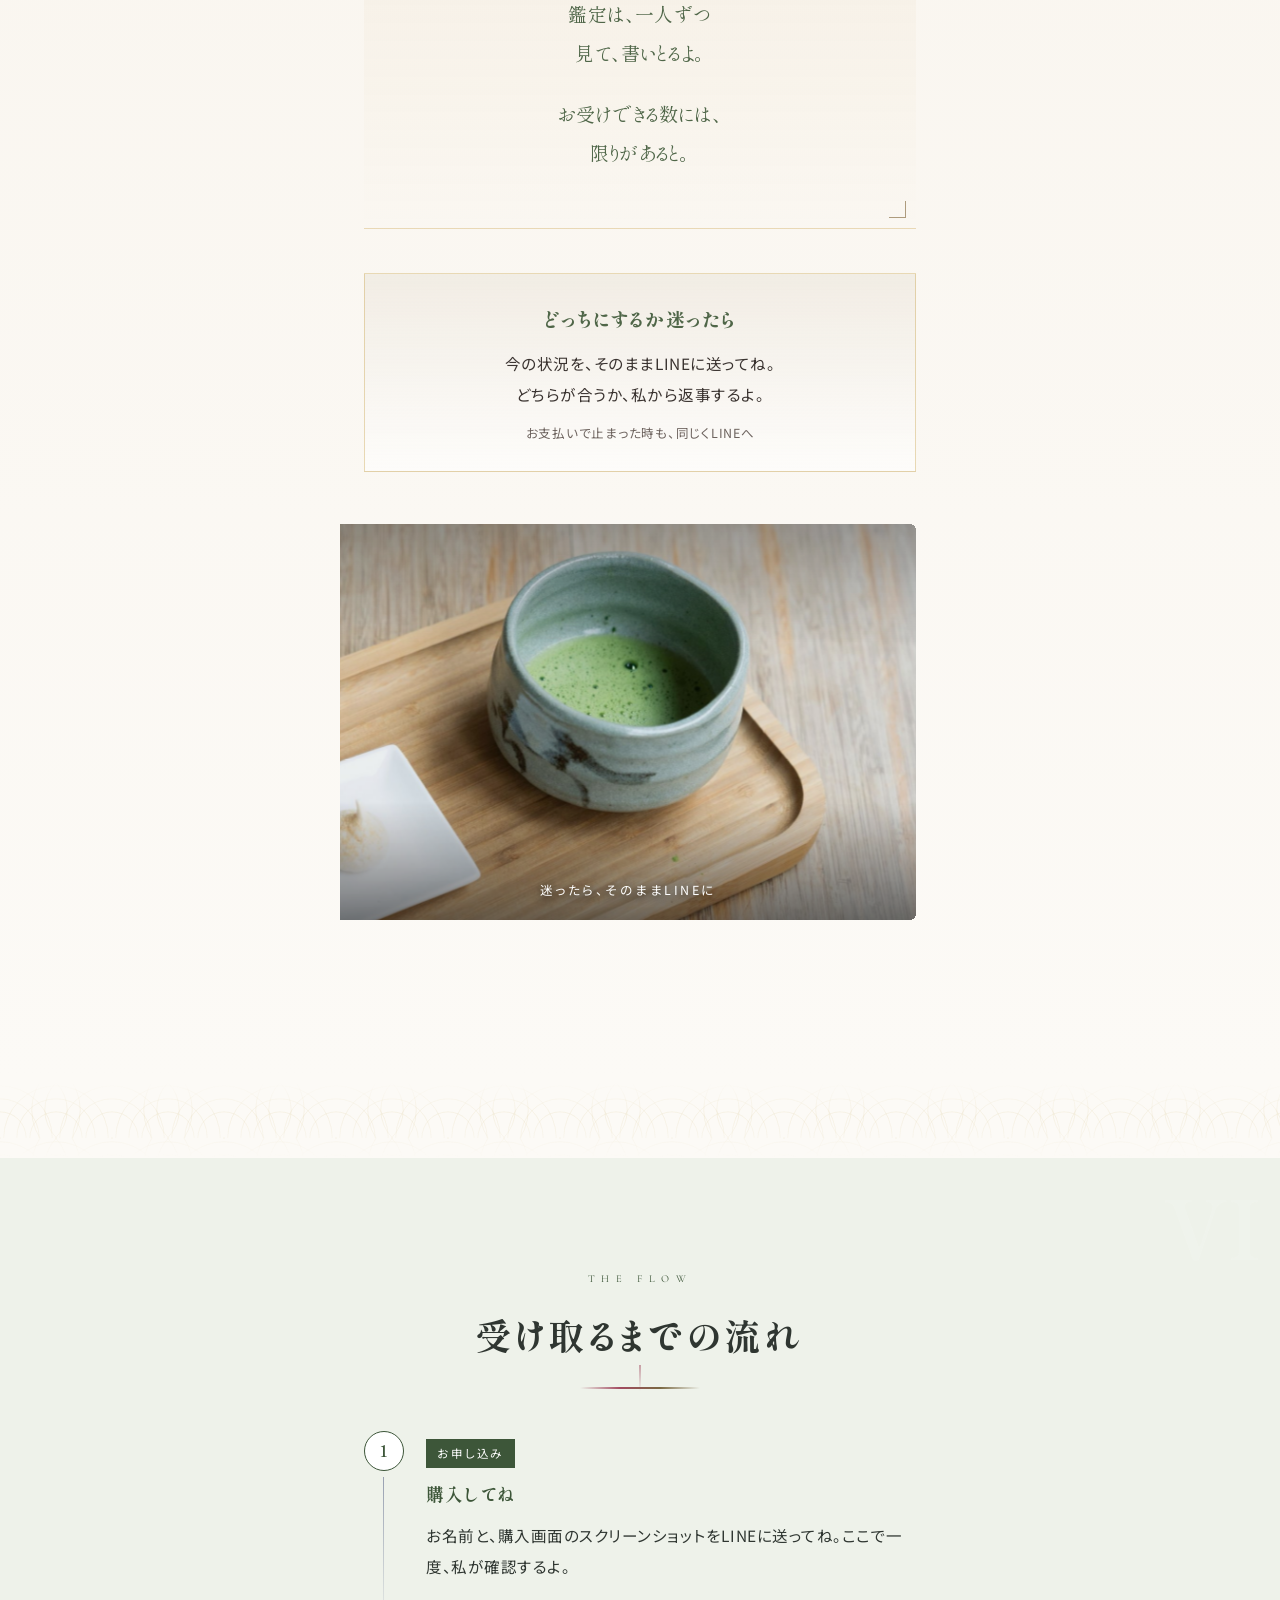
==== commit 2a57aea8: "PDCA: class=ed追加（編集レイアウト有効化）" ====
--- a/kantei/index.html
+++ b/kantei/index.html
@@ -13,7 +13,7 @@
 <link rel="stylesheet" href="../assets/theme-miya.css?v=202610080100">
 </head>
 <!-- 限定料金：初回閲覧から72時間（無料鑑定の受け取り＝LP初見とみなす）。運用側でSTORESの価格を戻す前提 -->
-<body data-deadline-key="miya_kantei" data-deadline-hours="72">
+<body class="ed" data-deadline-key="miya_kantei" data-deadline-hours="72">
 
 <div class="prog" aria-hidden="true"><i id="progbar"></i></div>
 
--- a/assets/theme-miya.css
+++ b/assets/theme-miya.css
@@ -111,3 +111,67 @@
 /* 追従バー */
 .sticky .lab .hot{color:var(--shu)}
 .sticky .lab .cdmini{color:var(--paper)}
+
+/* =====================================================================
+   PDCA改善 v2（2026-10-08）あまね比較の実測診断にもとづく
+   数値はすべてWCAG比で検算済み。構造セレクタは触らない。
+   ===================================================================== */
+
+/* 1. 本文中CTA：薄い金のピルが背景に溶けていた（1.14〜3.39:1）
+      → くすみテラコッタの濃色へ。輪郭7.23:1 / 白文字7.54:1 */
+.cta .btn{
+  background:linear-gradient(135deg,#8E3A28 0%,#B05437 48%,#8E3A28 100%);
+  background-size:200% 100%;
+  color:#FFF6EE;text-shadow:none;
+  box-shadow:0 14px 32px rgba(142,58,40,.28),inset 0 0 0 1px rgba(255,246,238,.4);
+}
+.cta .btn::after{background:linear-gradient(100deg,transparent,rgba(255,255,255,.26),transparent)}
+.cta .sub{color:#8E3A28}
+
+/* 弱CTA・購入ボタン：枠線が1.55:1で見えなかった → 5.63:1へ */
+.minicta{border:1px solid #7C6032;background:#fff;color:#5A4426;box-shadow:0 2px 10px rgba(124,96,50,.08)}
+.minicta .s{color:#6C625D}
+.pbtn{border:1px solid #7C6032;background:#fff;color:#5A4426}
+.rec .pbtn{
+  background:linear-gradient(135deg,#8E3A28,#B05437 48%,#8E3A28);
+  color:#FFF6EE;border-color:#8E3A28;
+  box-shadow:0 10px 24px rgba(142,58,40,.26),inset 0 0 0 1px rgba(255,246,238,.45);
+}
+.sticky .row a{background:linear-gradient(135deg,#8E3A28,#B05437 48%,#8E3A28);color:#FFF6EE}
+
+/* 2. 「3日間限定」ラベル：lp.cssの朱グラデのまま白文字2.66:1だった → 6.89:1 */
+.limbox .lt{
+  background:linear-gradient(100deg,#9C3A28,#B5432E 50%,#9C3A28);
+  color:#fff;box-shadow:0 4px 14px rgba(156,58,40,.3);
+}
+
+/* 3. 章番号：11px・3.43:1で読めなかった → 12px・5.07:1 */
+.chapno{font-size:12px;opacity:1;color:#7C6032;letter-spacing:.42em}
+
+/* 4. 深さ図の無料層：opacity .8 で3.61:1まで落ちていた → 不透明に */
+.depth .layer.free{opacity:1}
+.depth .layer.free .nm{color:#5A5048}
+.depth .layer.free .sub{color:#6C625D}
+
+/* 5. 罫線・枠線が1.11〜1.49:1で消えていた → 見える濃度へ */
+.chk li{border-bottom-color:rgba(124,96,50,.3)}
+.item,.plan{border-color:rgba(124,96,50,.5)}
+.vs{border-color:rgba(124,96,50,.5)}
+.vs .r{border-bottom-color:rgba(124,96,50,.22)}
+
+/* 6. 背景の起伏：全セクション1.09:1でのっぺりしていた → 段差をつける */
+:root{--bg2:#EDE1D5;--bg3:#F4ECE0}
+.s-ai{background:linear-gradient(180deg,#F2E9DC 0%,var(--bg) 100%)}
+.s-ai-r{background:linear-gradient(180deg,var(--bg) 0%,#EFE5D7 100%)}
+.s-dark{background:#F7F2E9}
+
+/* 7. 特典ボックス：lp.cssの黒ウォッシュが灰色く濁っていた */
+.bonus{background:linear-gradient(180deg,#FFFBEF,#fff);border-color:#B8923F;box-shadow:0 10px 30px rgba(124,96,50,.1)}
+.bonus .bt{background:#8E3A28;color:#fff}
+.bonus .bfree{background-image:linear-gradient(180deg,#A3823B,#7C6030 60%,#6B5224)}
+.bonus .bw,.bonus .bn{color:#6C625D}
+.bonus .bw s{color:#3A3330}
+.bonus .bh{color:#5A4426}
+
+/* 8. ヒーロー見出し：375pxで9文字しか入らず5行に割れていた */
+.hero-copy h1{font-size:28px;letter-spacing:.04em;line-height:1.72}
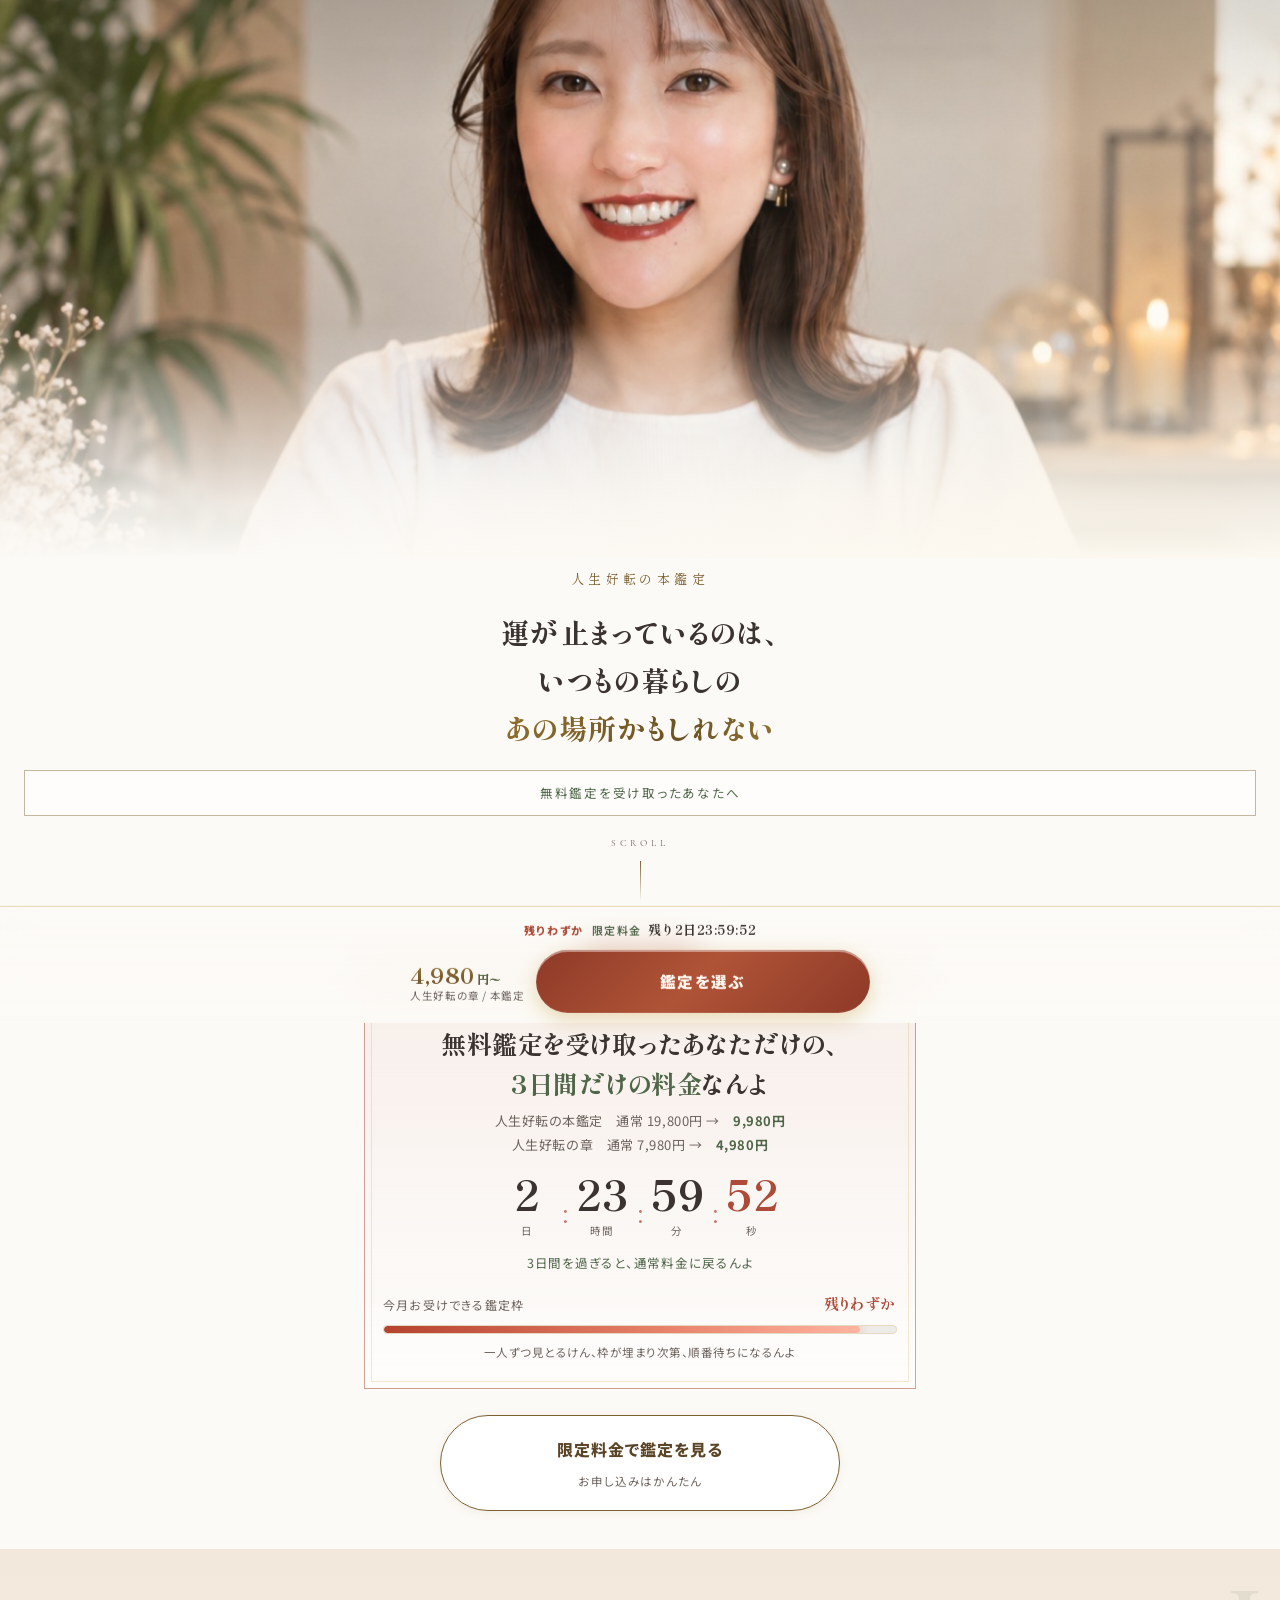
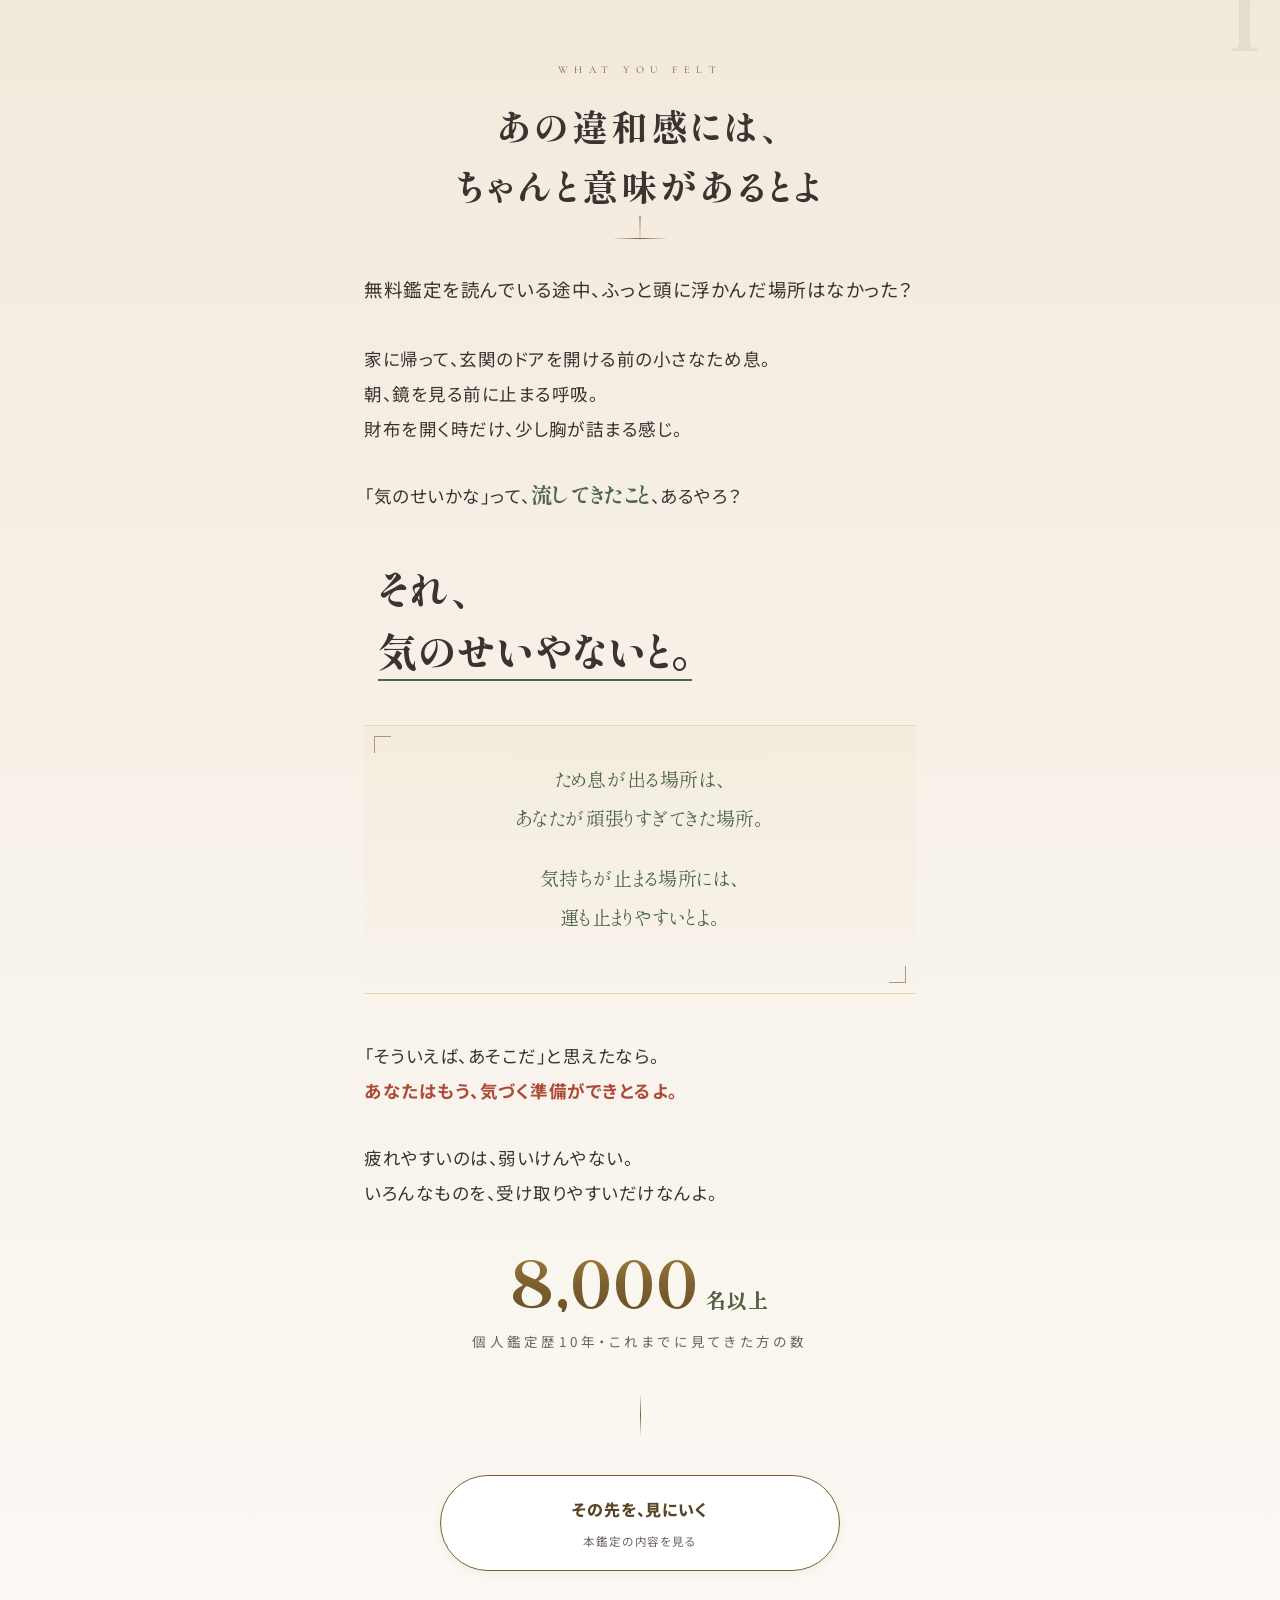
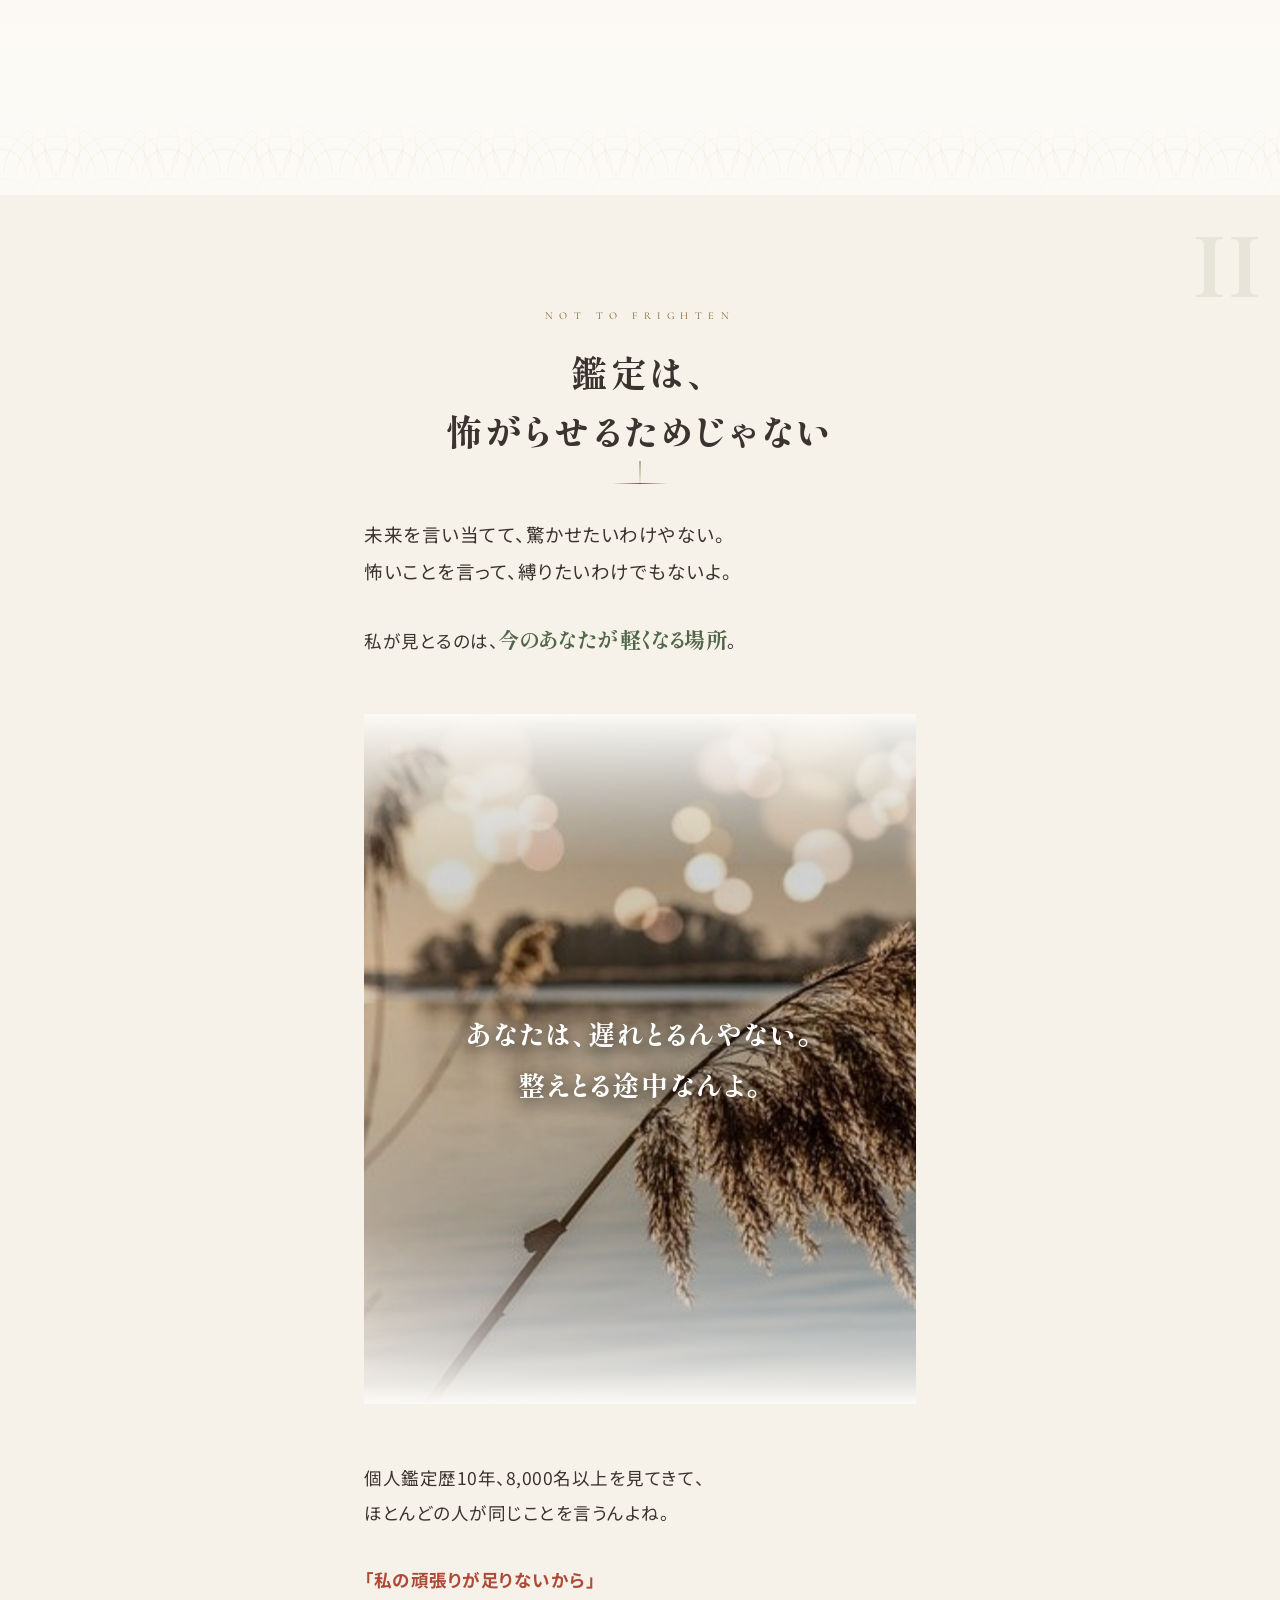
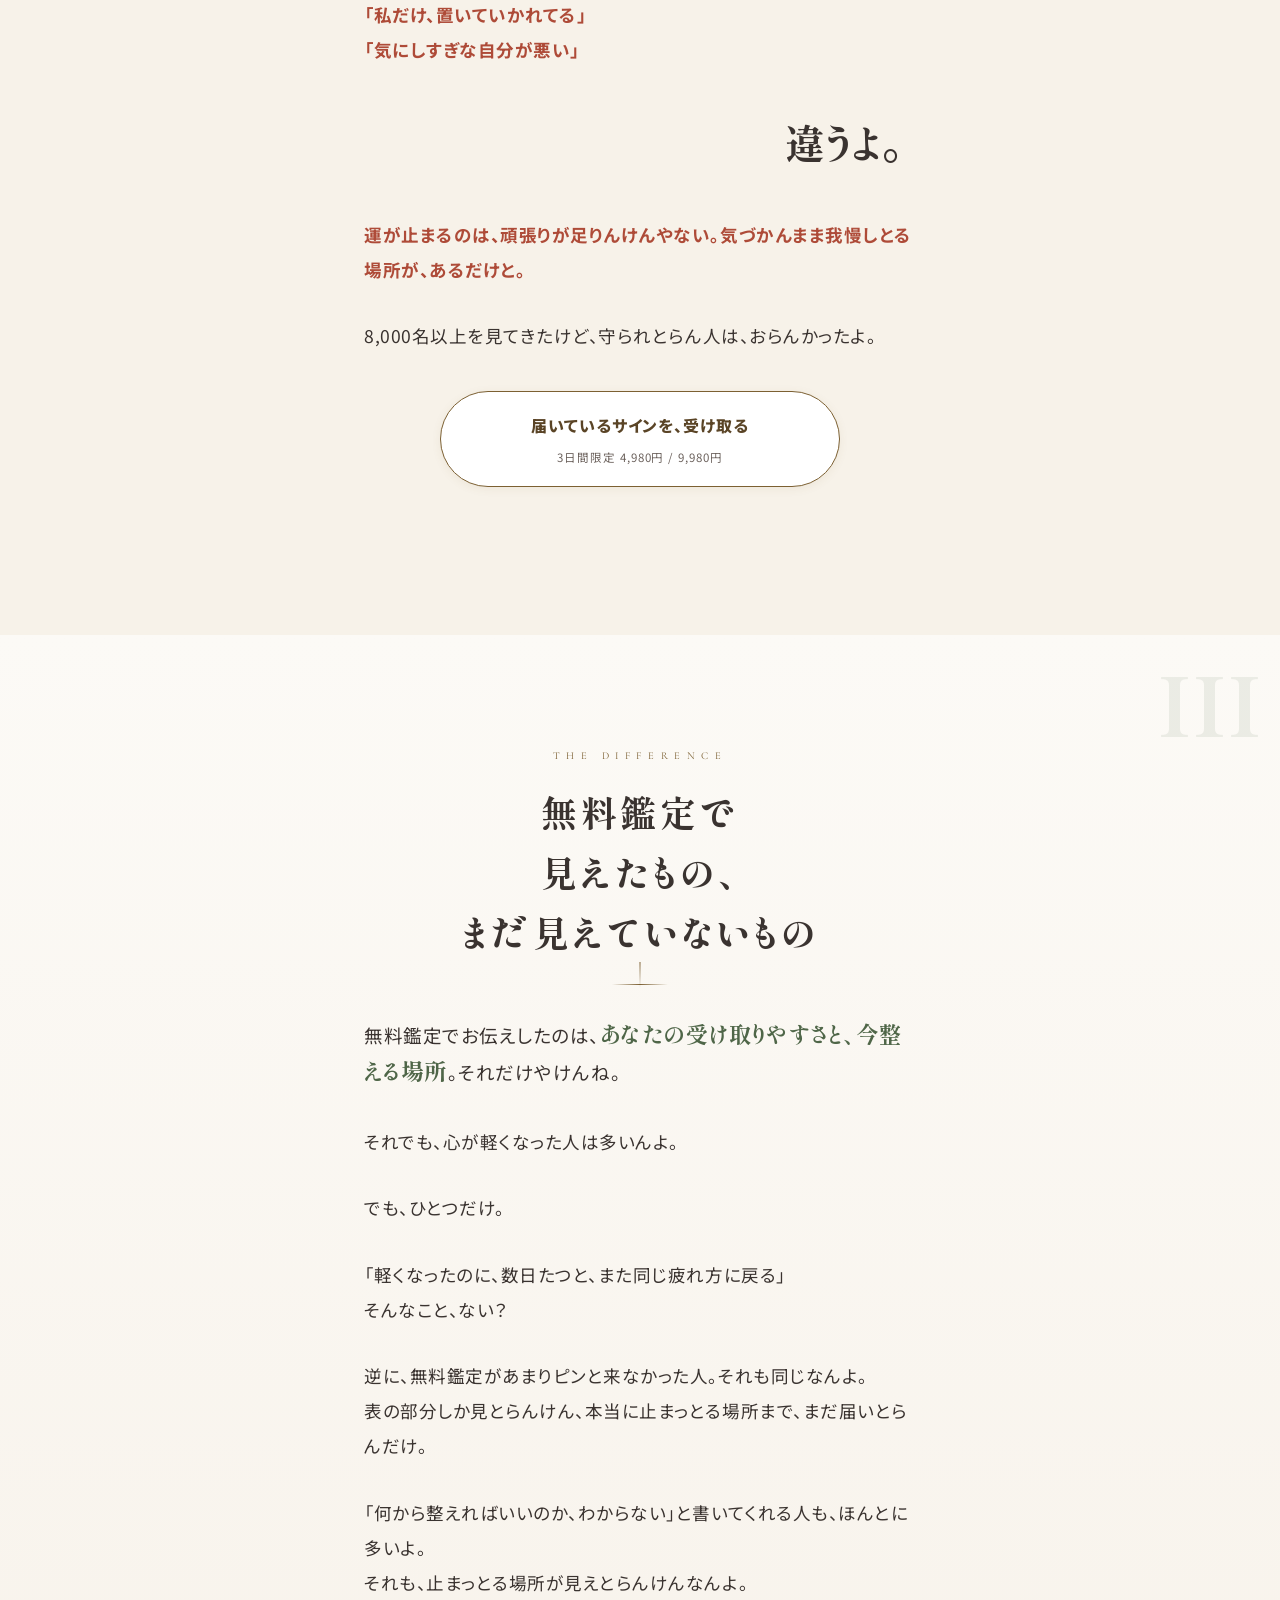
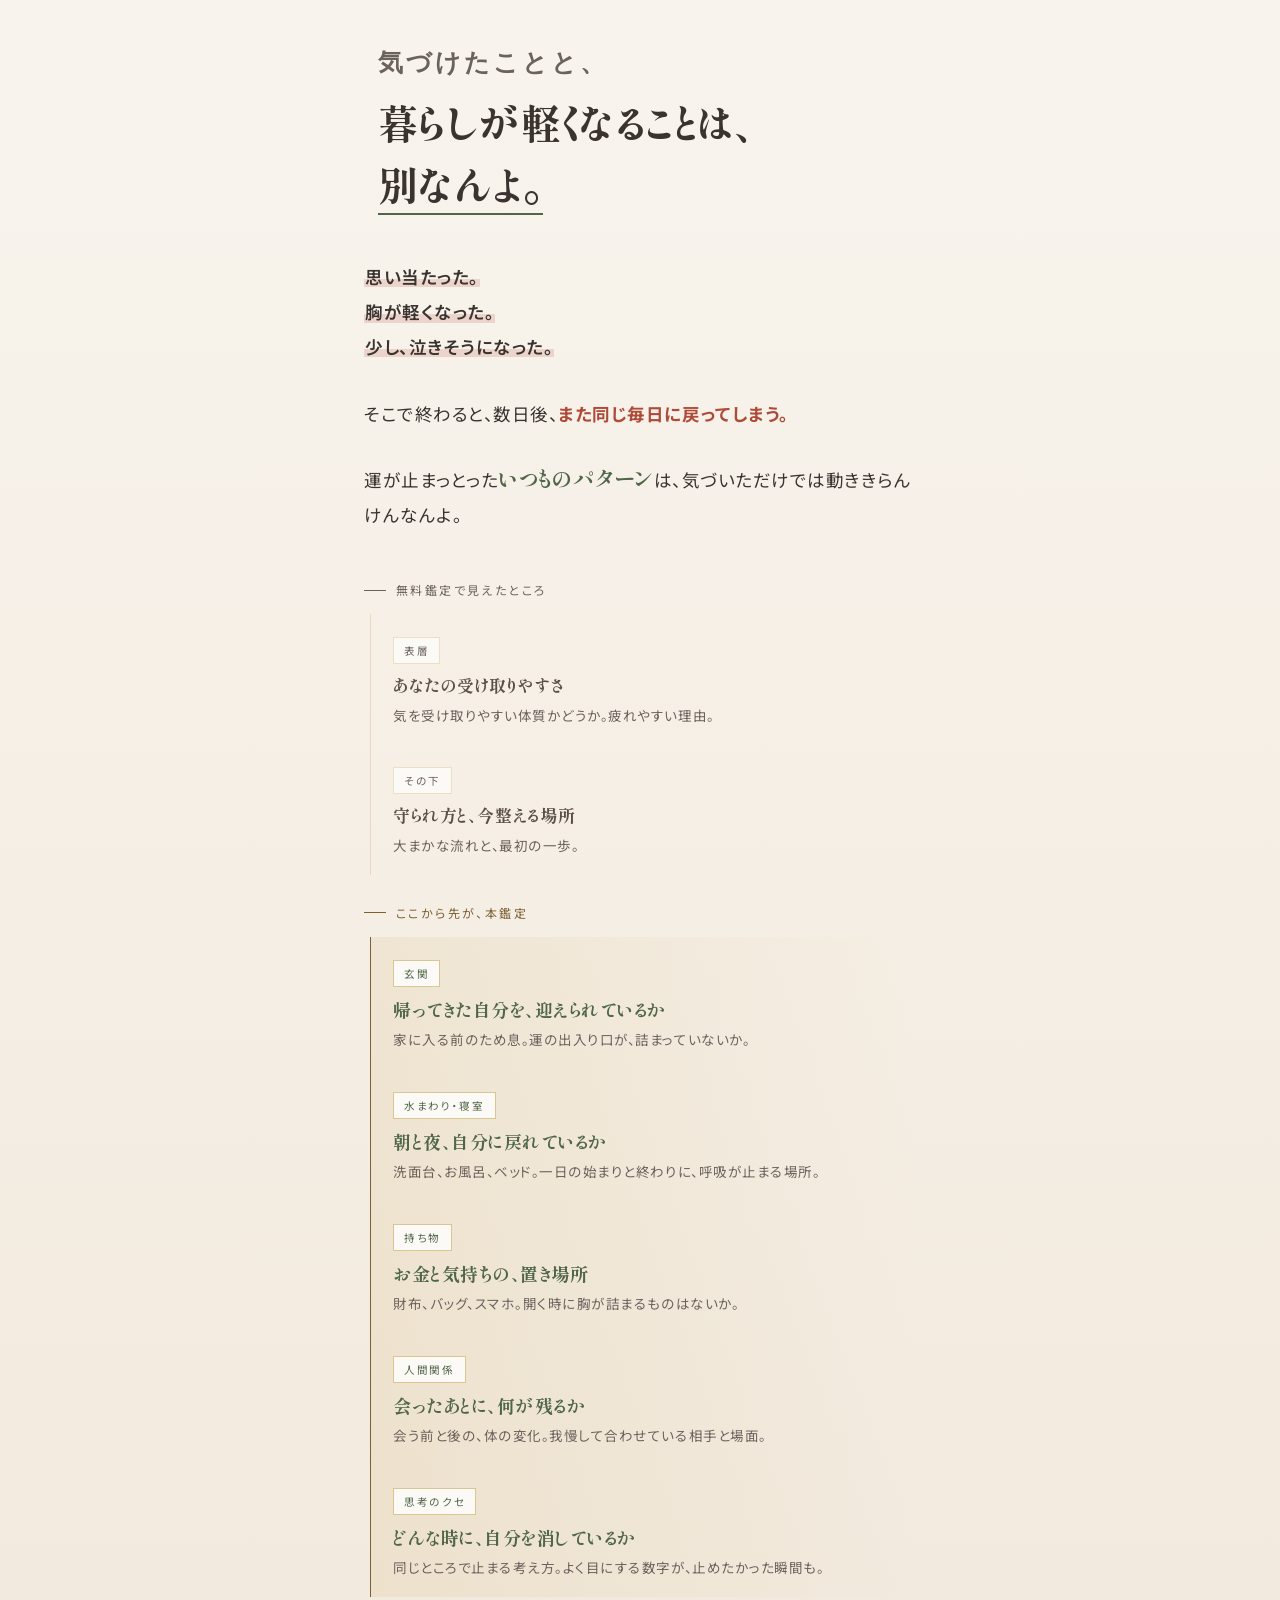
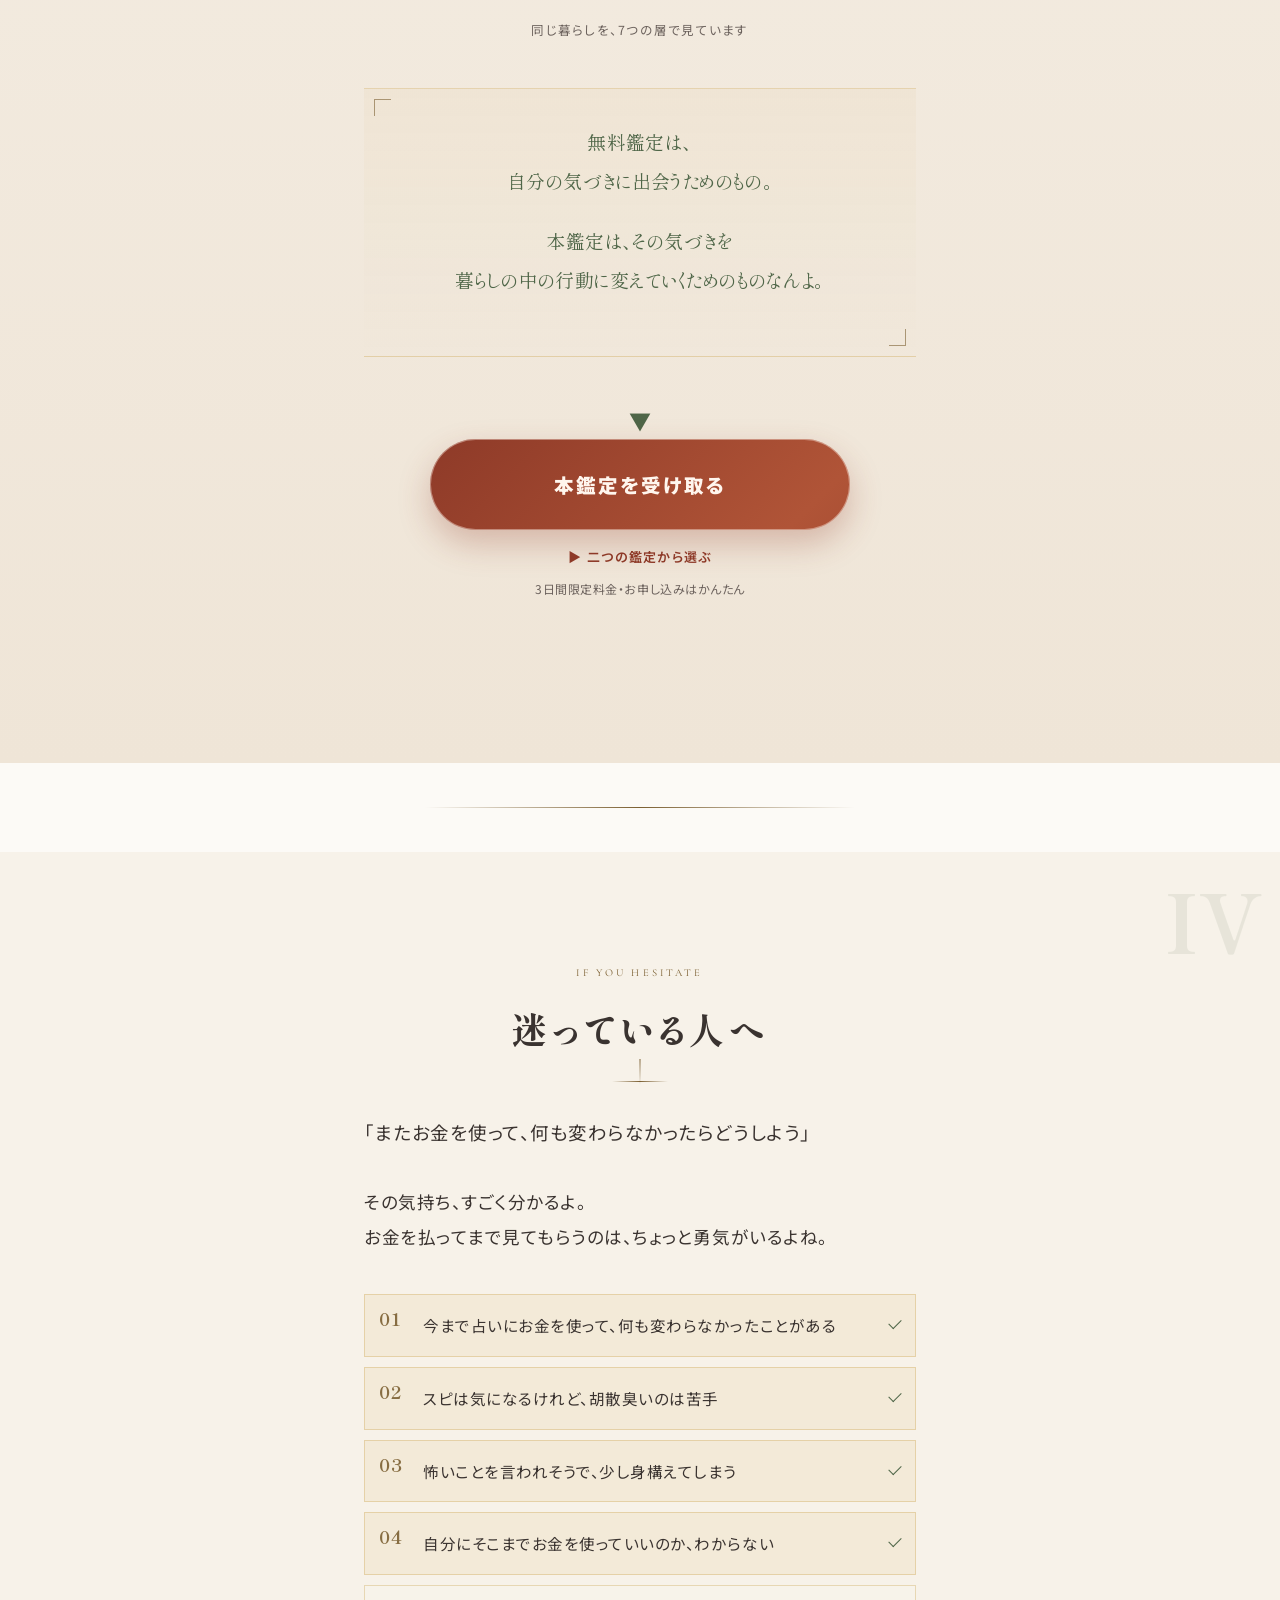
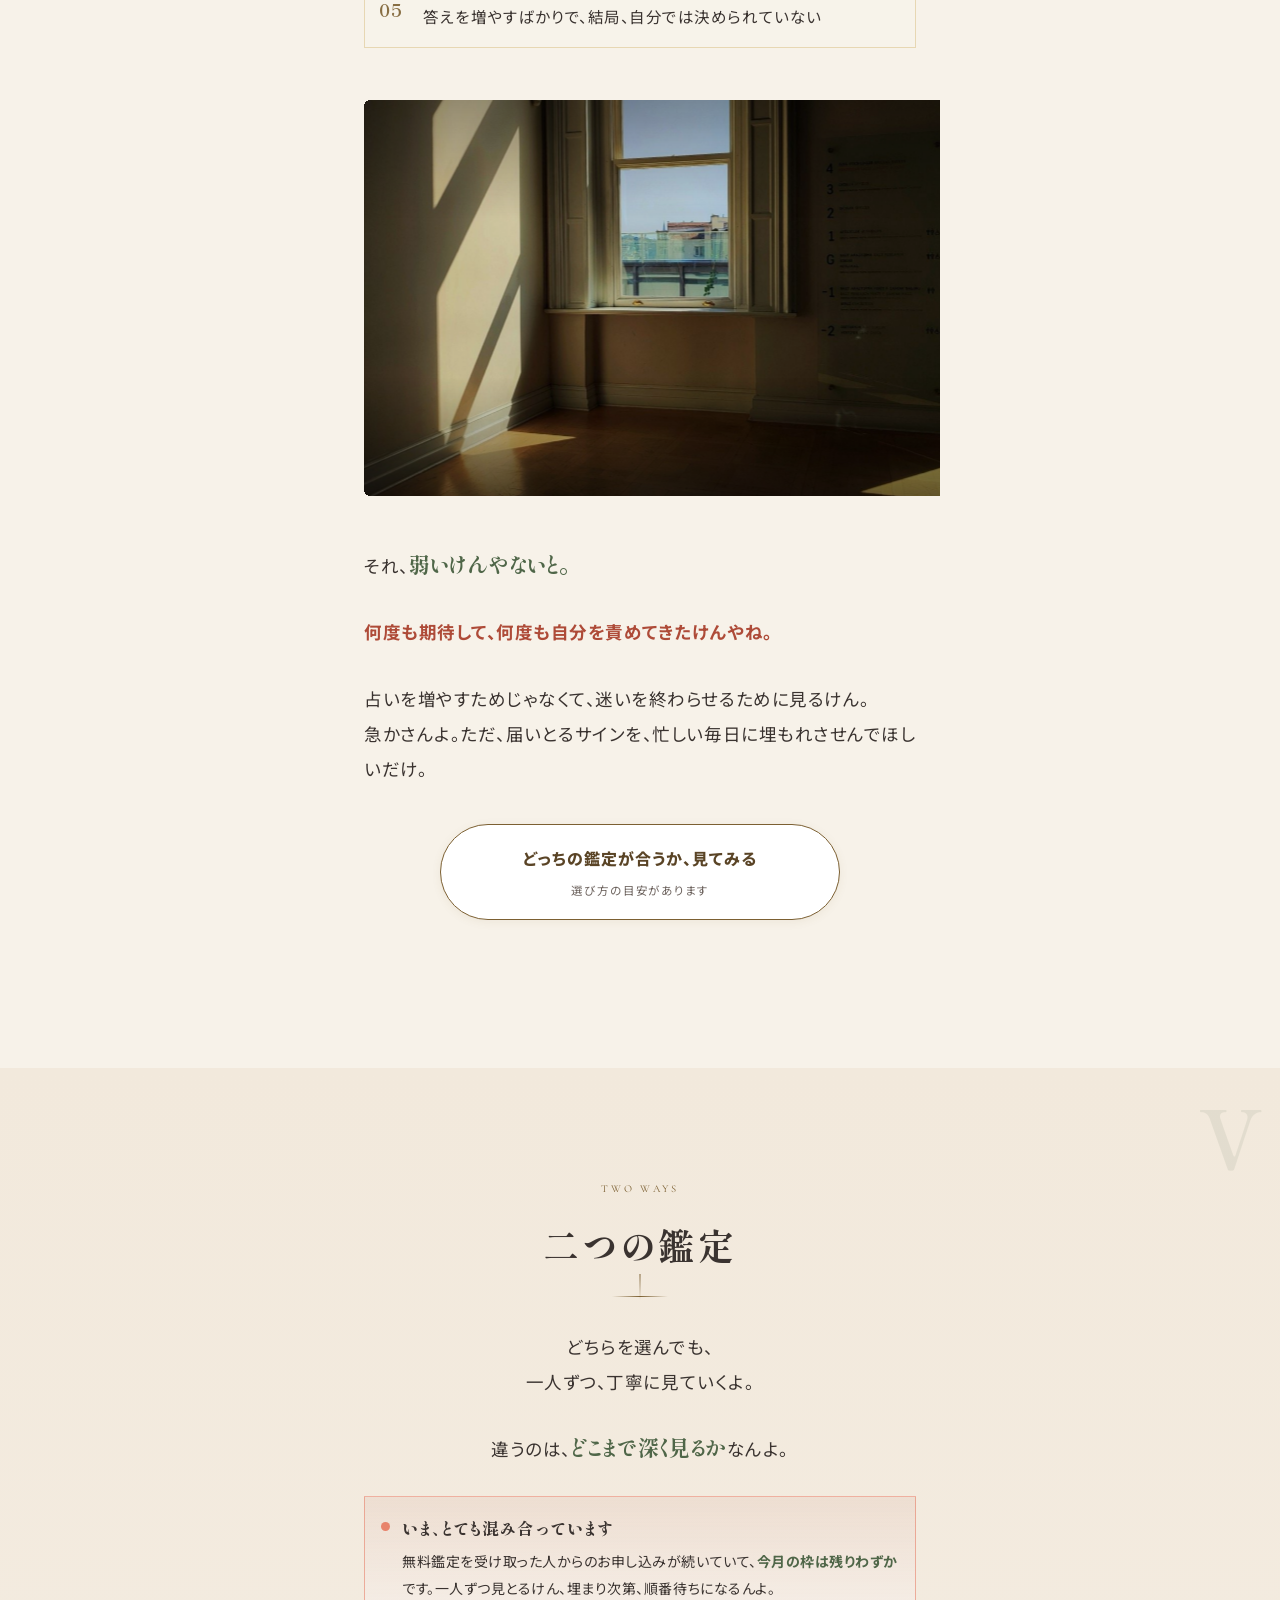
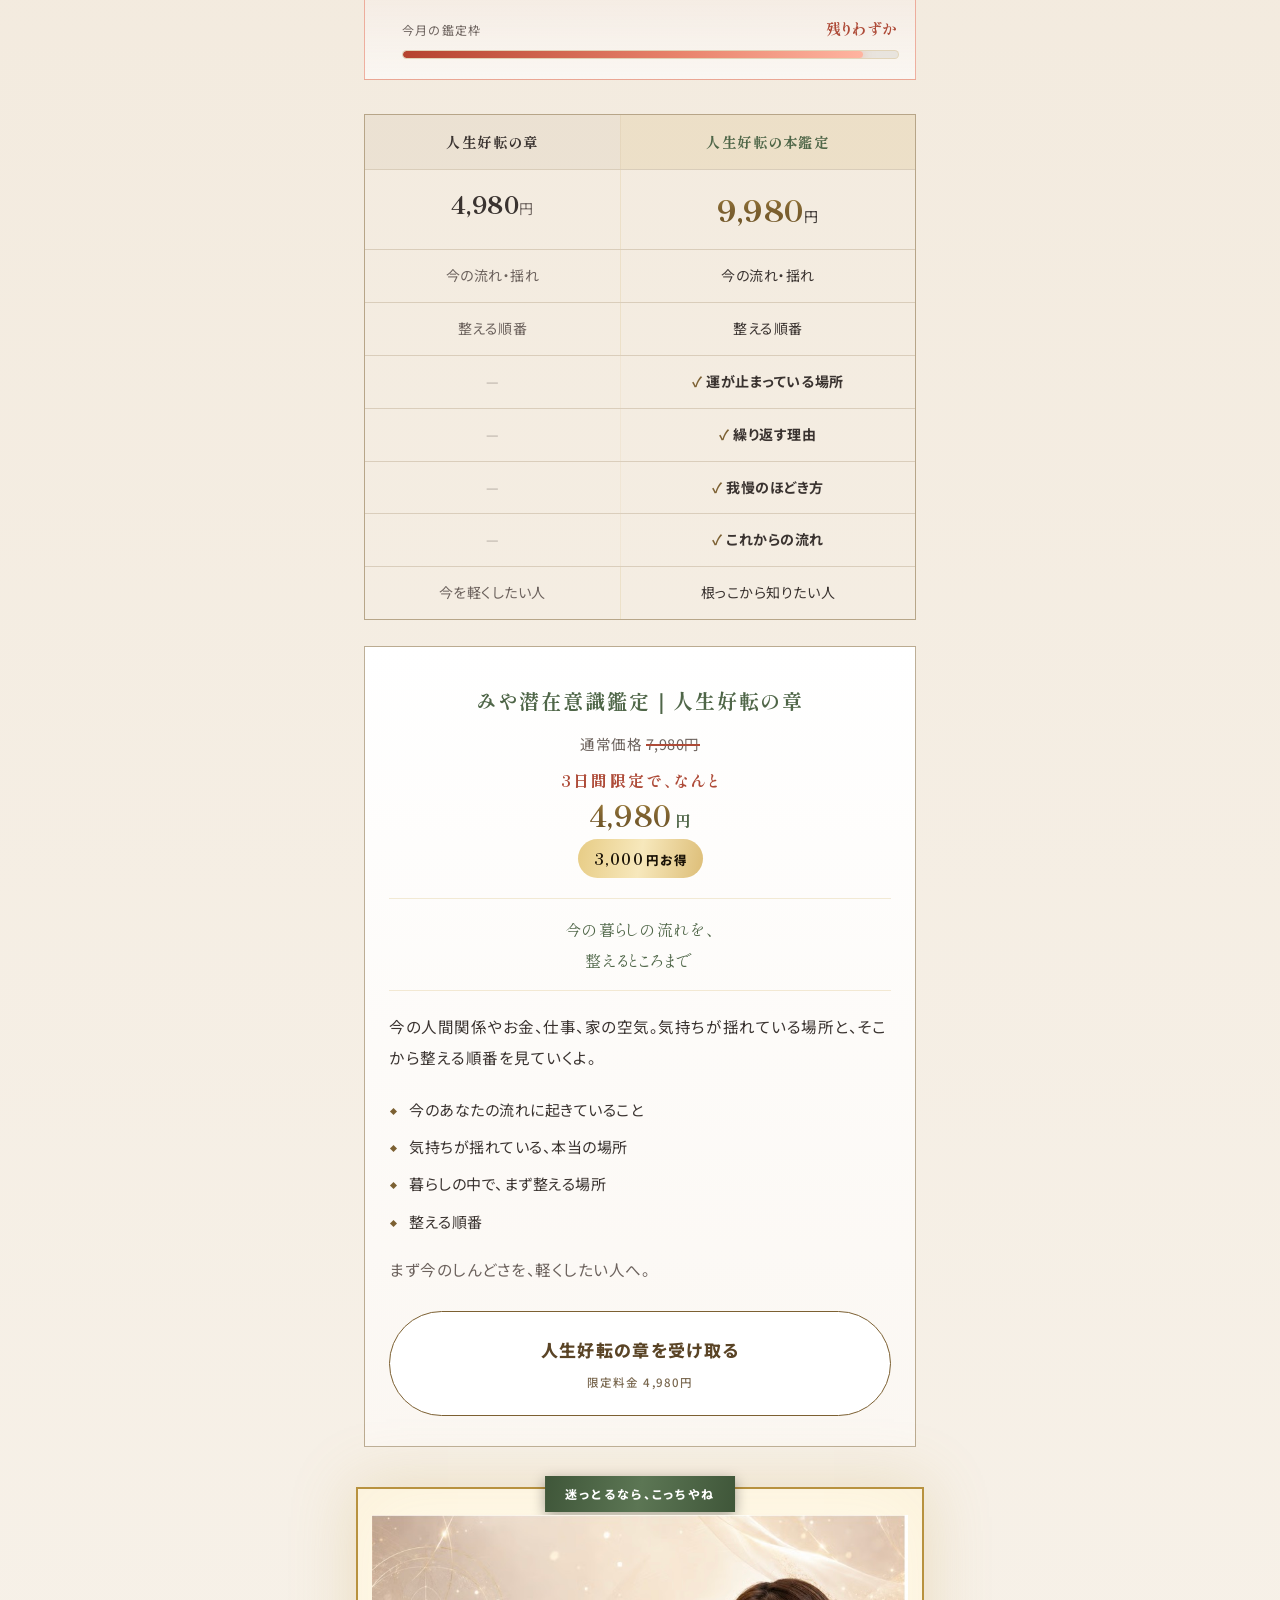
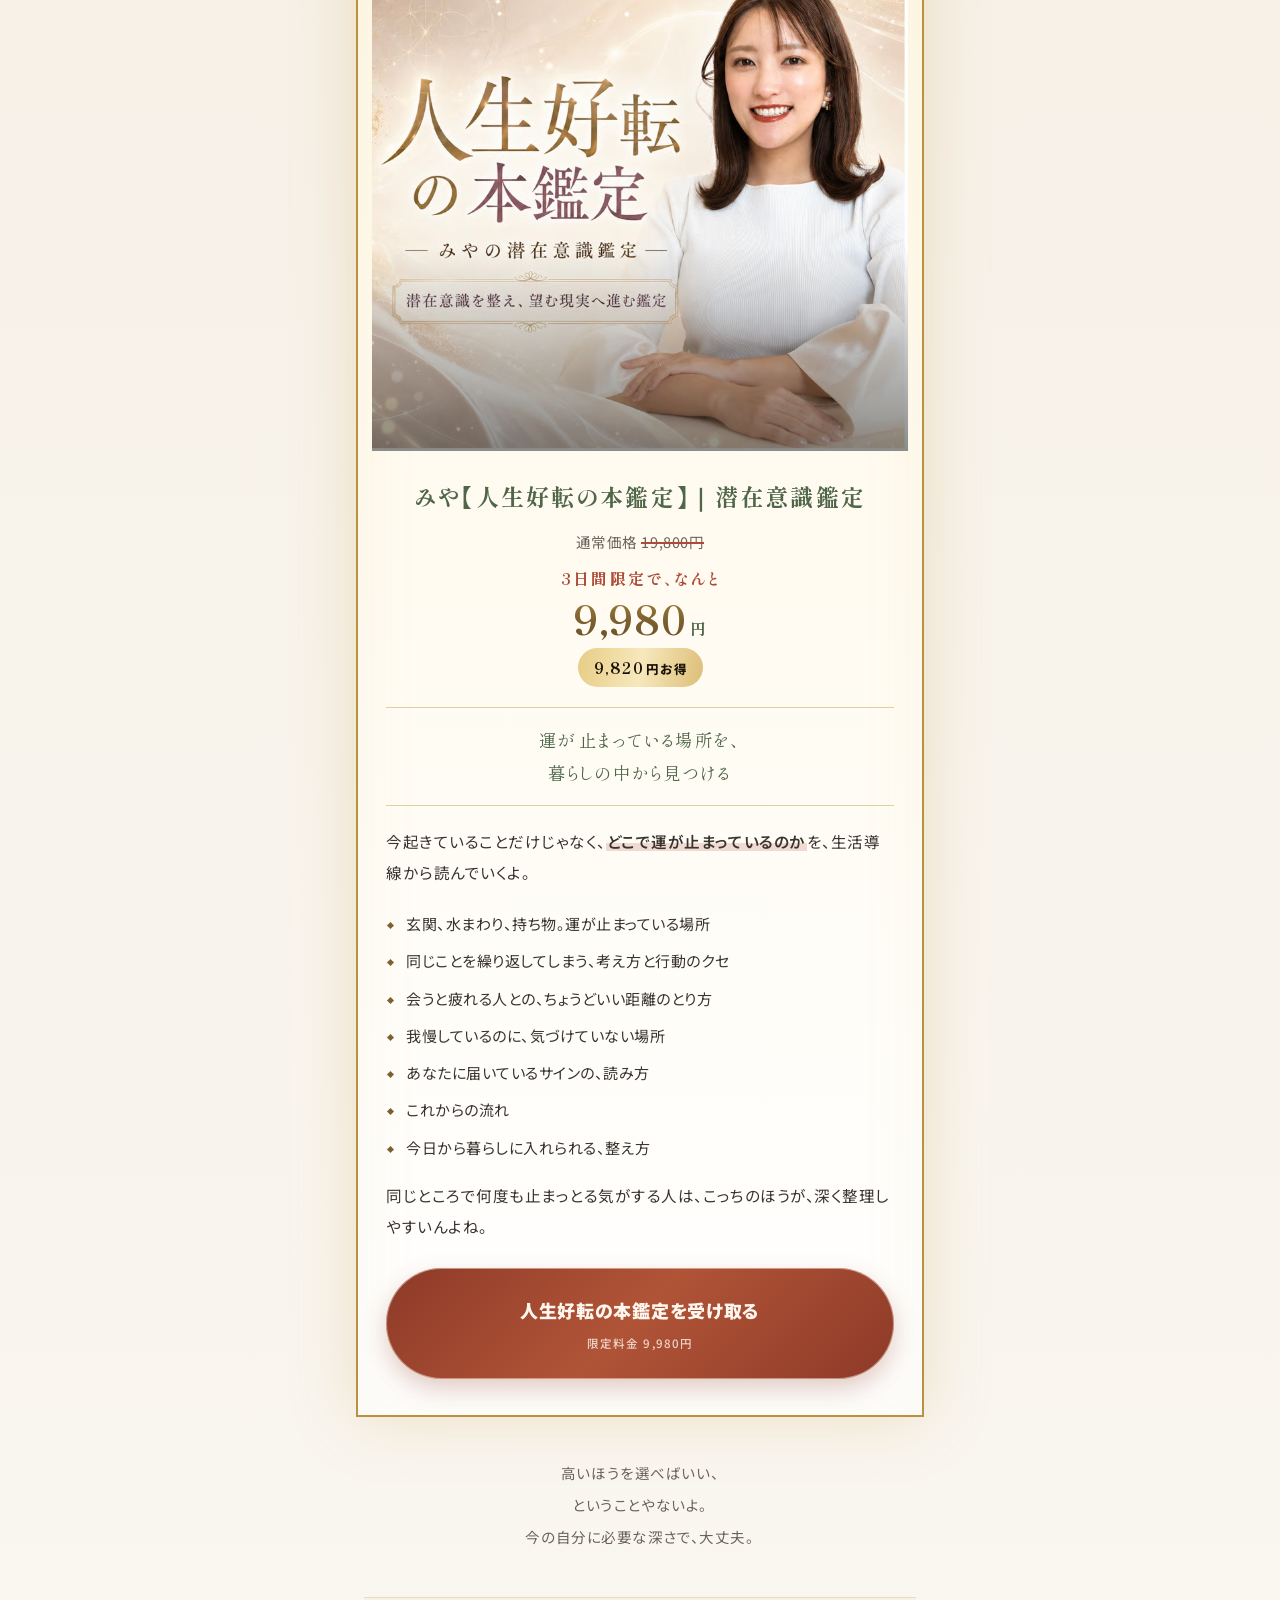
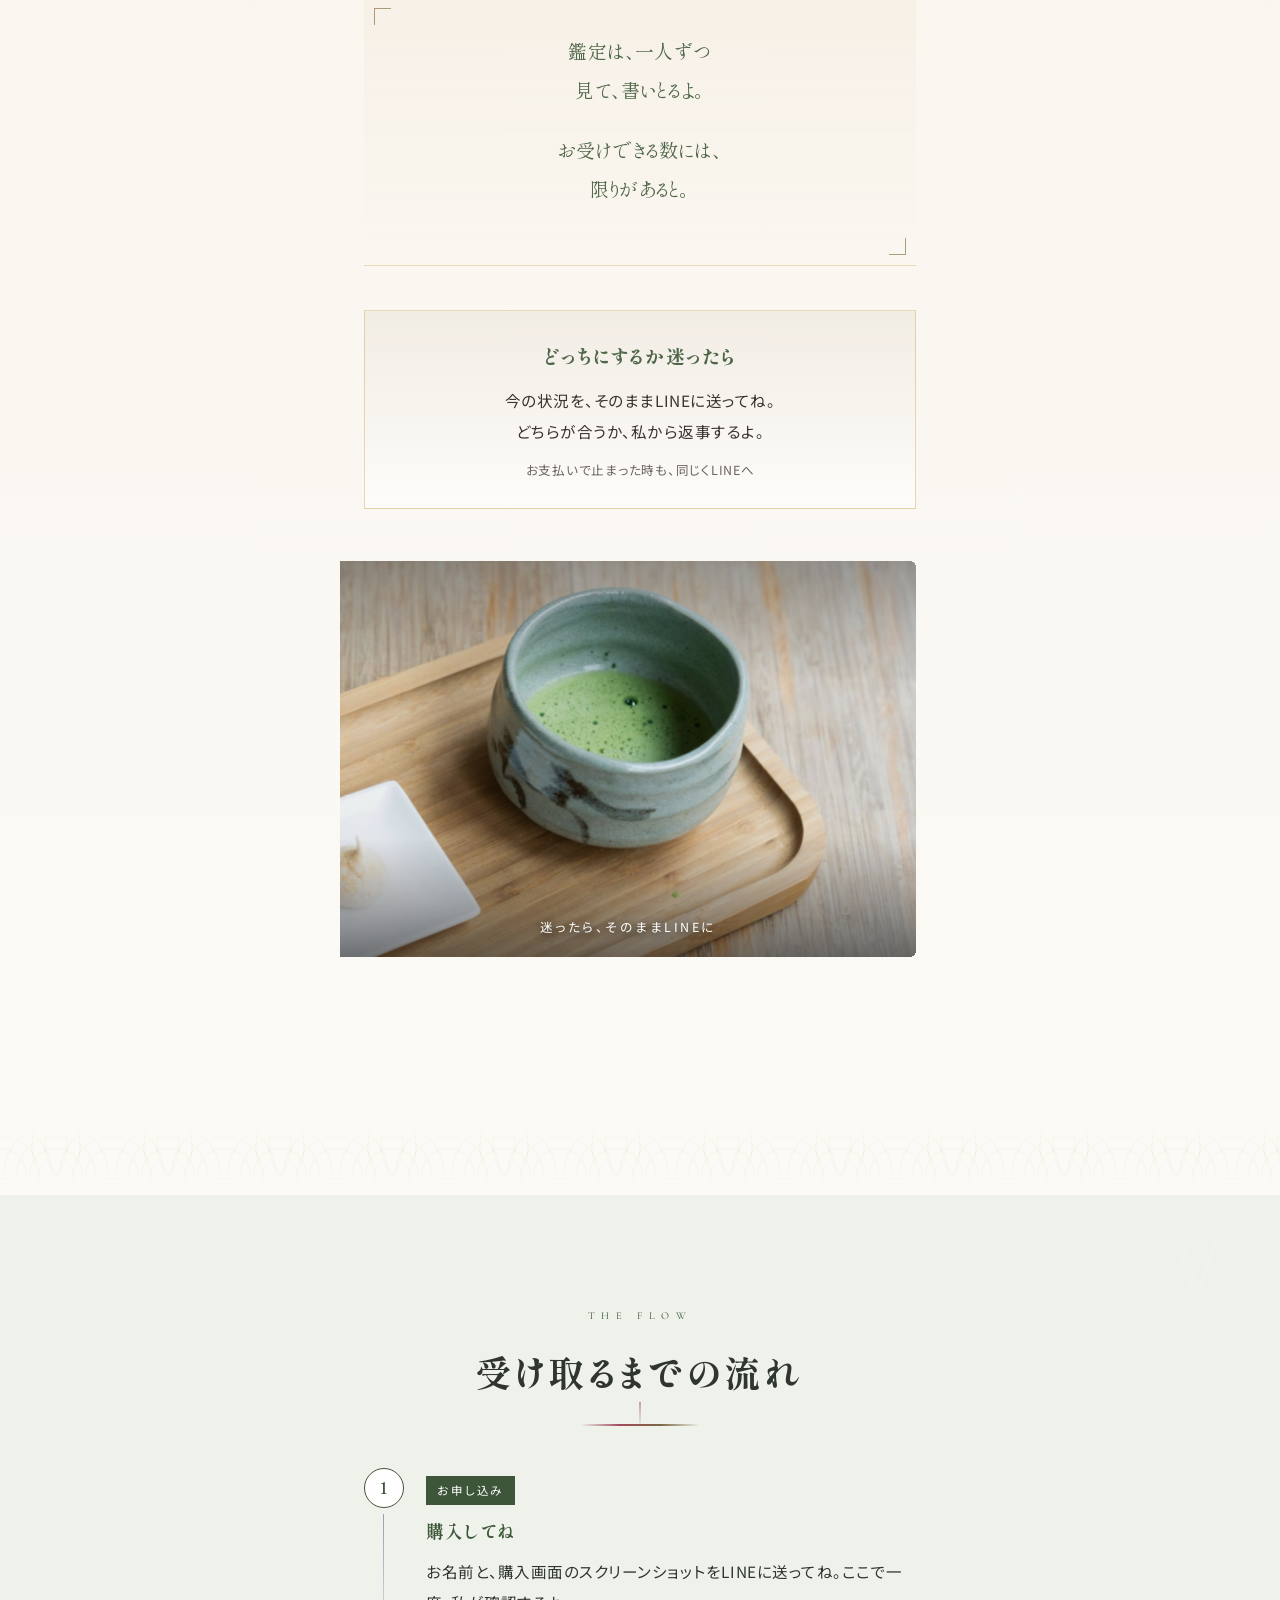
==== commit b78b22ae: "被写体写真を差し込み" ====
--- a/kantei/index.html
+++ b/kantei/index.html
@@ -20,7 +20,7 @@
 <!-- ============ HERO ============ -->
 <header class="hero">
   <div class="hero-person">
-    <img src="../img/placeholder.jpg" alt="みや" fetchpriority="high" onerror="this.closest('.ph,.ph-full,.thumb,.shot,.hero-person')?.style.setProperty('display','none')">
+    <img src="../img/m_hero.jpg" alt="みや" fetchpriority="high" onerror="this.closest('.ph,.ph-full,.thumb,.shot,.hero-person')?.style.setProperty('display','none')">
     <div class="hero-flare" aria-hidden="true"></div>
   </div>
   <div class="particles" aria-hidden="true" id="particles"></div>
@@ -492,7 +492,7 @@
     <div class="gline"></div>
 
     <div class="ph portrait rv-s">
-      <img src="../img/placeholder.jpg" alt="みや" loading="lazy" decoding="async" onerror="this.closest('.ph,.ph-full,.thumb,.shot,.hero-person')?.style.setProperty('display','none')">
+      <img src="../img/m_hero.jpg" alt="みや" loading="lazy" decoding="async" onerror="this.closest('.ph,.ph-full,.thumb,.shot,.hero-person')?.style.setProperty('display','none')">
     </div>
 
     <div class="stag">
